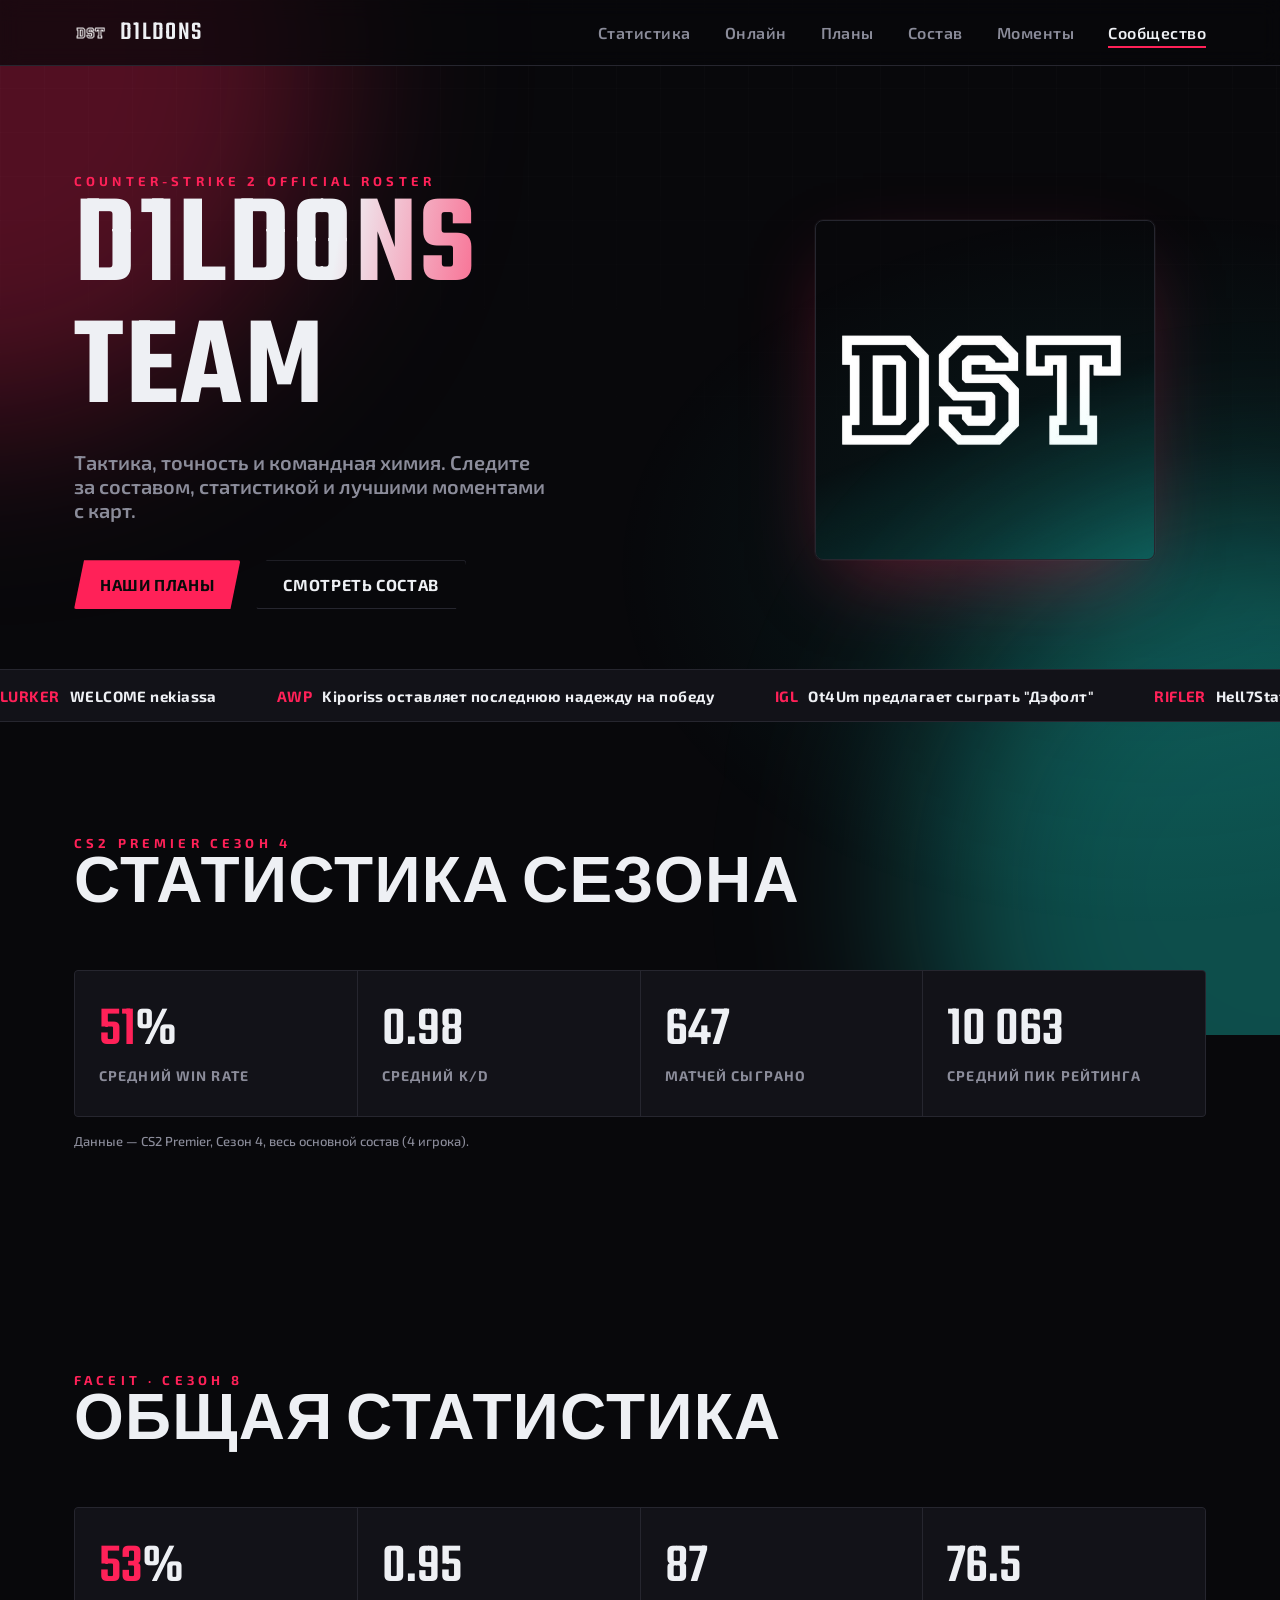
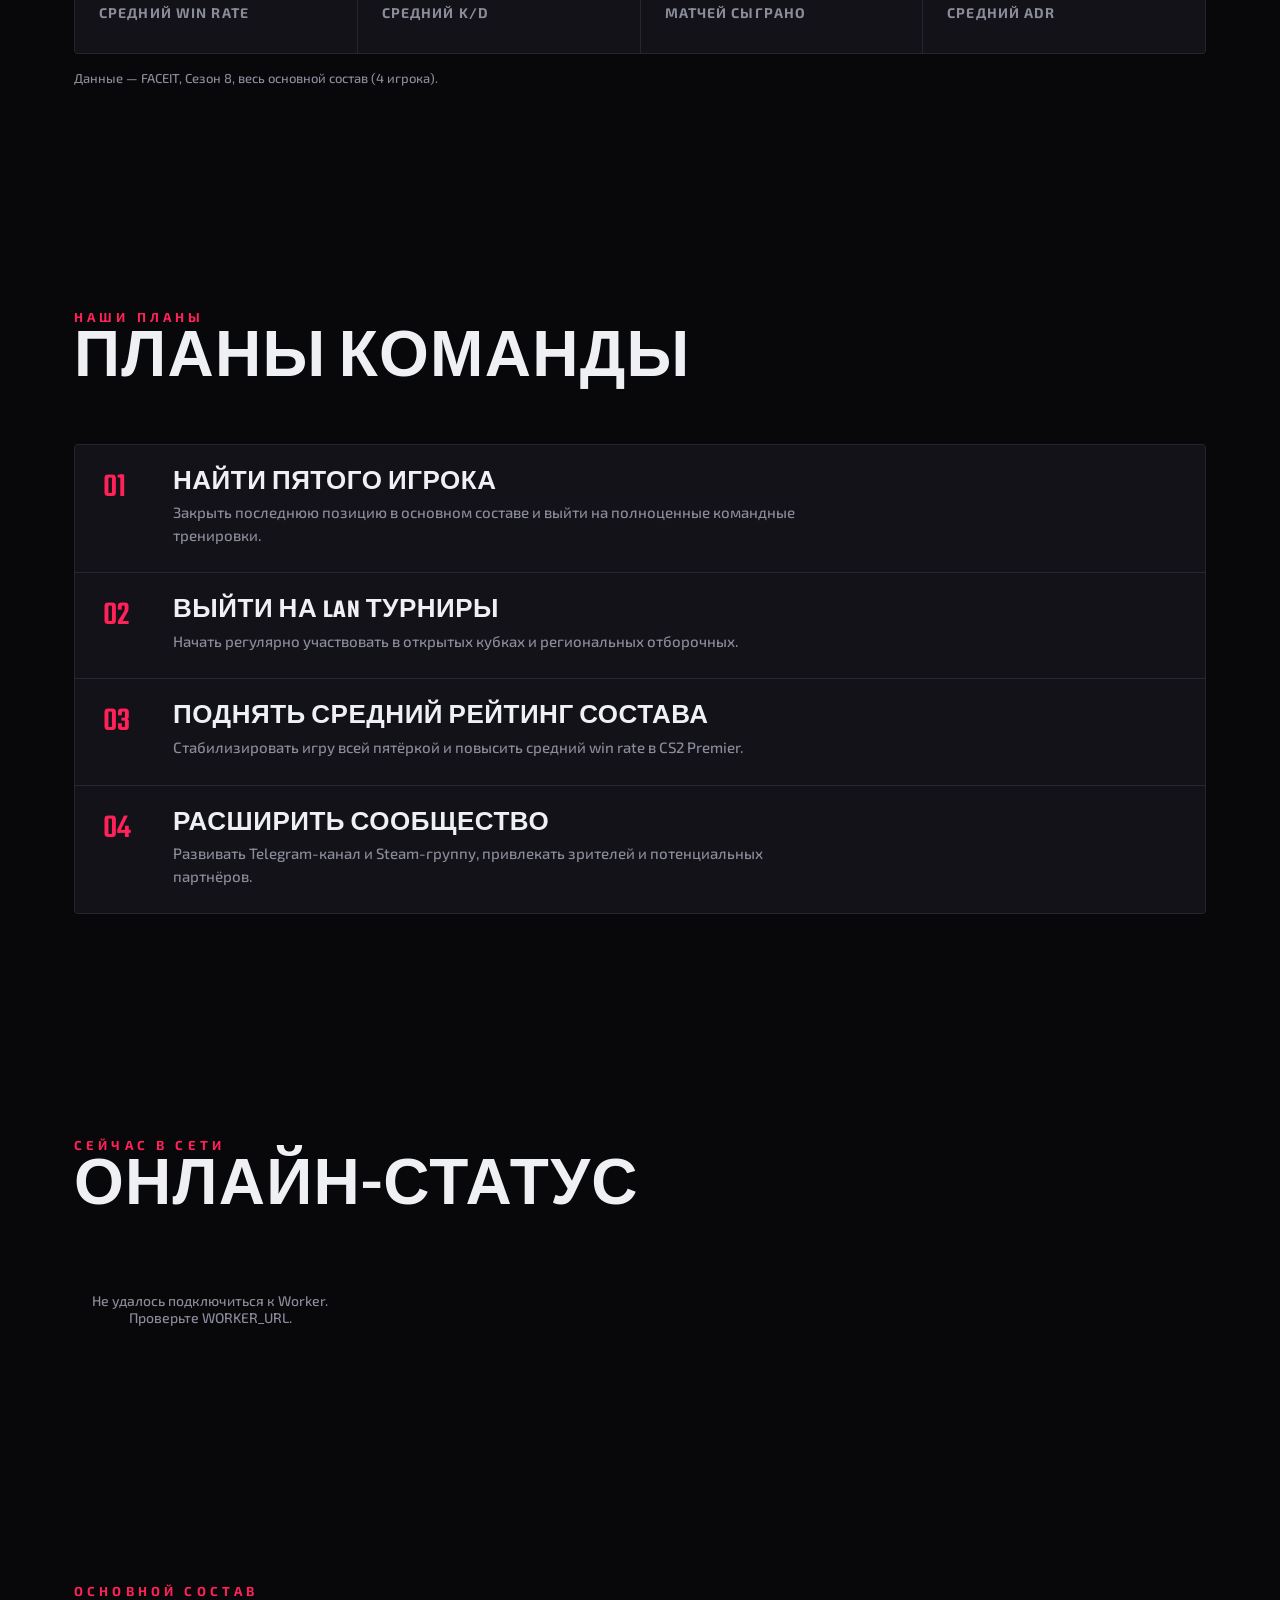
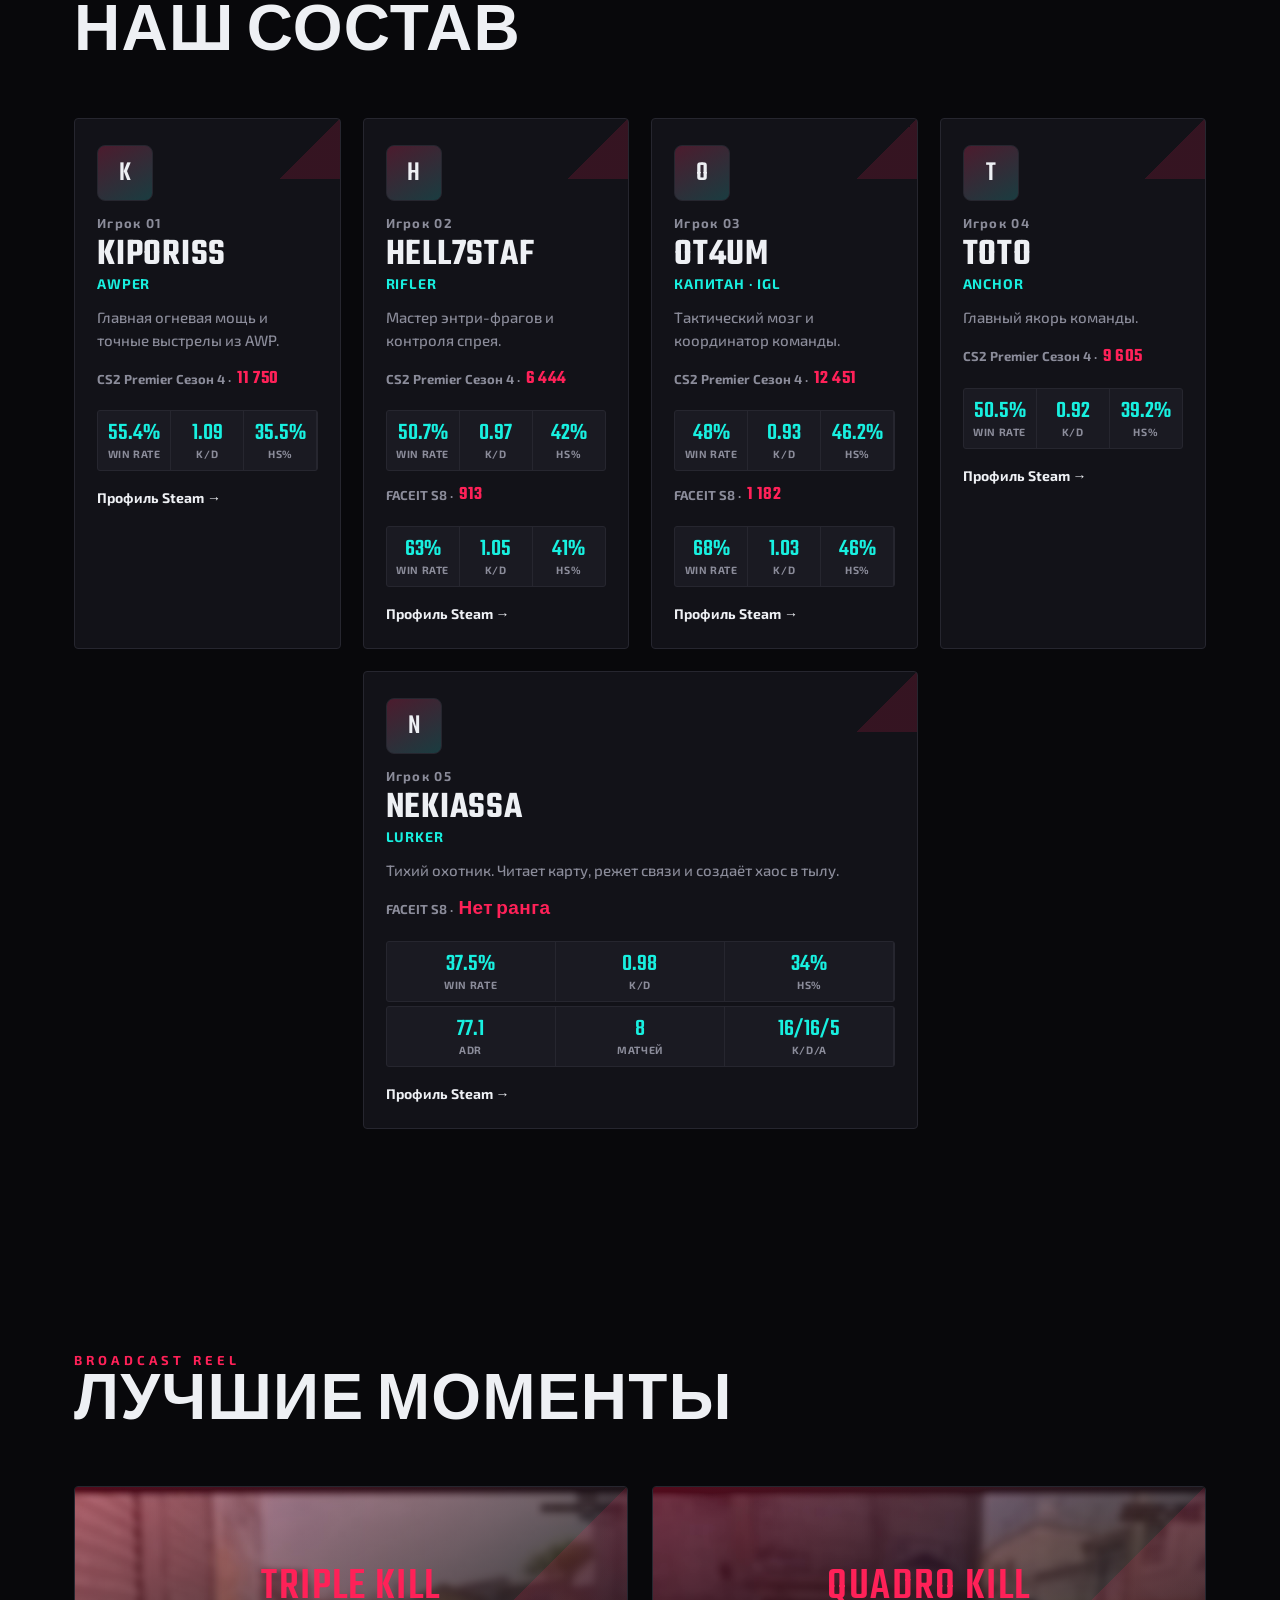
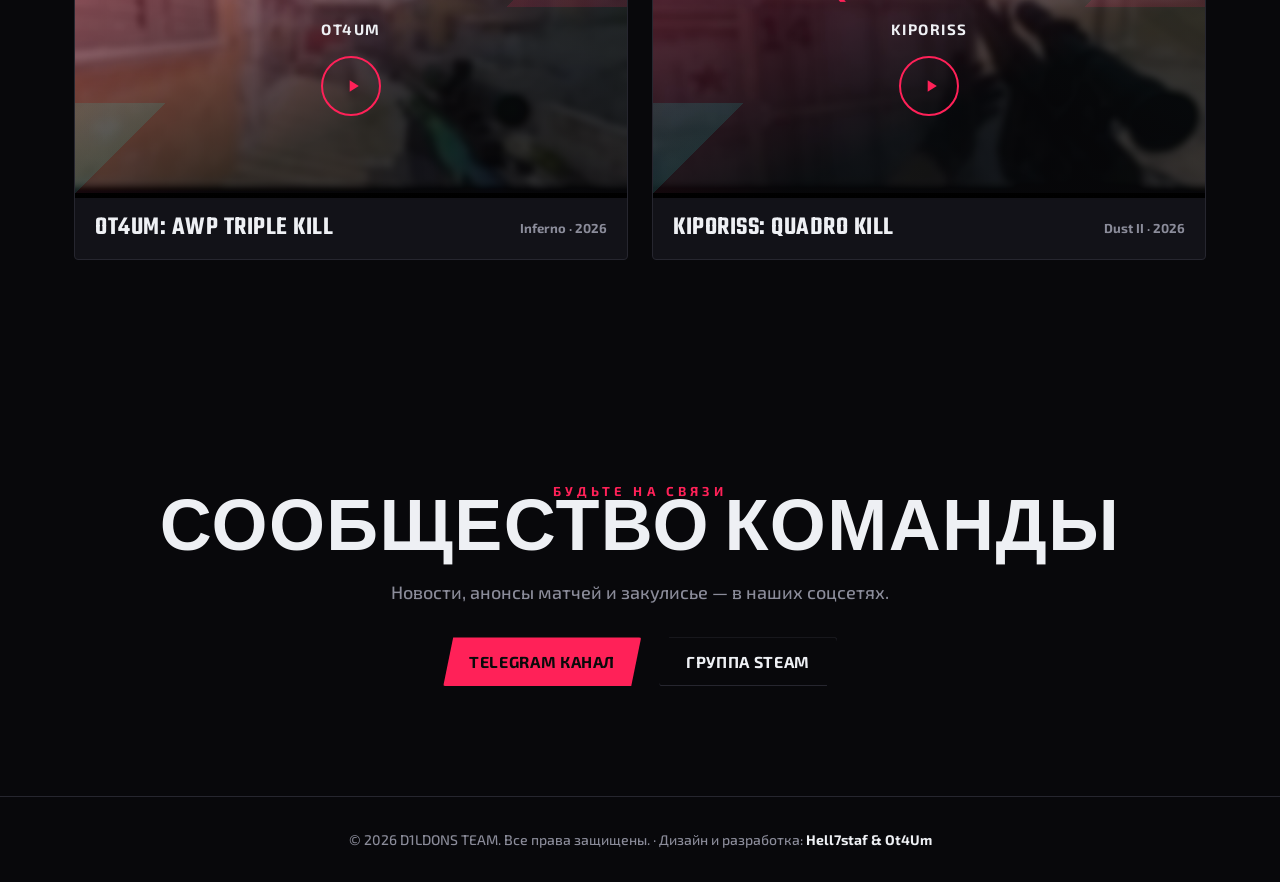
==== index.html @ a4c7c701 "Update index.html" ====
<!DOCTYPE html>
<html lang="ru">
<head>
<meta charset="UTF-8">
<meta name="viewport" content="width=device-width, initial-scale=1.0">
<title>D1LDONS TEAM | CS2</title>
<link rel="icon" href="image.png">
<!-- SEO -->
<meta name="google-site-verification" content="IWuz9sOUUEmOnU_aYL1xTTpv0neCDigroC9-tilS-Aw">
<meta name="description" content="D1LDONS TEAM — любительская CS2 команда из России. Состав, статистика сезона, лучшие моменты с карт.">
<meta name="keywords" content="D1LDONS, d1ldons team, CS2, команда, roster, faceit, counter-strike 2, esports">
<meta name="robots" content="index, follow">
<link rel="canonical" href="https://d1ldonsteam.github.io/">

<!-- Open Graph -->
<meta property="og:type" content="website">
<meta property="og:title" content="D1LDONS TEAM | CS2">
<meta property="og:description" content="Официальный сайт D1LDONS TEAM — состав, статистика и лучшие моменты.">
<meta property="og:url" content="https://d1ldonsteam.github.io/">
<meta property="og:image" content="https://d1ldonsteam.github.io/image.png">
<meta property="og:locale" content="ru_RU">

<!-- Twitter Card -->
<meta name="twitter:card" content="summary">
<meta name="twitter:title" content="D1LDONS TEAM | CS2">
<meta name="twitter:description" content="Официальный сайт D1LDONS TEAM — состав, статистика и лучшие моменты.">

<link rel="preconnect" href="https://fonts.googleapis.com">
<link href="https://fonts.googleapis.com/css2?family=Teko:wght@400;500;600;700&family=Exo+2:wght@400;500;600;700&display=swap" rel="stylesheet">
<style>
  :root{
    --bg: #08080b;
    --surface: #121218;
    --surface-2: #1a1a22;
    --line: #26262f;
    --text: #eef0f4;
    --muted: #8b8c9a;
    --pink: #ff2158;
    --cyan: #18f0e0;
    --win: #29e07a;
    --loss: #ff4d5e;
  }

  *{ margin:0; padding:0; box-sizing:border-box; }

  html{ scroll-behavior:smooth; }

  html{ background:var(--bg); }
  body{
    background:
      radial-gradient(ellipse 900px 500px at 15% -5%, rgba(255,33,88,.14), transparent 60%),
      radial-gradient(ellipse 900px 600px at 90% 10%, rgba(24,240,224,.10), transparent 60%);
    color:var(--text);
    font-family:'Exo 2', sans-serif;
    font-weight:500;
    overflow-x:hidden;
  }

  /* ---------- ANIMATED BACKGROUND ---------- */
  .aurora{ position:fixed; inset:-15%; z-index:-3; pointer-events:none; overflow:hidden; }
  .aurora span{
    position:absolute; width:56vw; height:56vw; min-width:520px; min-height:520px;
    border-radius:50%; filter:blur(90px); opacity:.30; mix-blend-mode:screen;
  }
  .aurora span:nth-child(1){ background:var(--pink); top:-14%; left:-12%; animation:auroraMove1 28s ease-in-out infinite; }
  .aurora span:nth-child(2){ background:var(--cyan); bottom:-18%; right:-10%; animation:auroraMove2 34s ease-in-out infinite; }
  @keyframes auroraMove1{
    0%,100%{ transform:translate(0,0) scale(1); }
    50%{ transform:translate(9vw,7vh) scale(1.18); }
  }
  @keyframes auroraMove2{
    0%,100%{ transform:translate(0,0) scale(1); }
    50%{ transform:translate(-7vw,-9vh) scale(1.12); }
  }
  @media (prefers-reduced-motion: reduce){
    .aurora span{ animation:none; }
  }

  /* ---------- SCROLL PROGRESS ---------- */
  .scroll-progress{
    position:fixed; top:0; left:0; height:3px; width:0%; z-index:200;
    background:linear-gradient(90deg, var(--pink), var(--cyan));
    box-shadow:0 0 10px rgba(255,33,88,.5);
  }

  h1,h2,h3, .display{
    font-family:'Teko', sans-serif;
    font-weight:600;
    letter-spacing:.02em;
    text-transform:uppercase;
    line-height:.95;
  }

  a{ color:inherit; text-decoration:none; }
  .wrap{ max-width:1180px; margin:0 auto; padding:0 24px; }
  section{ padding:110px 0; position:relative; }
  .eyebrow{
    font-family:'Exo 2',sans-serif; font-weight:700; letter-spacing:.32em;
    text-transform:uppercase; font-size:13px; color:var(--pink);
    white-space:nowrap; display:inline-block;
  }

  /* ---------- NAV ---------- */
  header{
    position:fixed; top:0; left:0; right:0; z-index:100;
    background:rgba(8,8,11,.72); backdrop-filter:blur(10px);
    border-bottom:1px solid var(--line);
  }
  nav.wrap{ display:flex; align-items:center; justify-content:space-between; padding:14px 24px; }
  .brand{ display:flex; align-items:center; gap:12px; }
  .brand img{ height:34px; width:34px; border-radius:6px; object-fit:cover; }
  .brand span{ font-family:'Teko',sans-serif; font-size:26px; letter-spacing:.05em; }
  .navlinks{ display:flex; gap:34px; font-size:16px; font-weight:600; letter-spacing:.03em; }
  .navlinks a{ color:var(--muted); transition:color .2s; position:relative; }
  .navlinks a:hover{ color:var(--text); }
  .navlinks a:focus-visible{ outline:2px solid var(--cyan); outline-offset:4px; }
  .navlinks a::after{
    content:''; position:absolute; left:0; bottom:-6px; height:2px; width:0;
    background:var(--pink); transition:width .2s;
  }
  .navlinks a:hover::after{ width:100%; }
  .navlinks a.active{ color:var(--text); }
  .navlinks a.active::after{ width:100%; }
  .burger{
    display:none; flex-direction:column; justify-content:center; gap:5px;
    width:36px; height:32px; background:none; border:none; cursor:pointer; padding:0;
  }
  .burger:focus-visible{ outline:2px solid var(--cyan); outline-offset:3px; }
  .burger span{
    display:block; width:100%; height:2px; background:var(--text);
    transition:transform .25s ease, opacity .2s ease;
  }
  .burger.open span:nth-child(1){ transform:translateY(7px) rotate(45deg); }
  .burger.open span:nth-child(2){ opacity:0; }
  .burger.open span:nth-child(3){ transform:translateY(-7px) rotate(-45deg); }

  /* ---------- HERO ---------- */
  .hero{
    padding-top:170px; padding-bottom:60px; position:relative;
  }
  .hero::before{
    content:''; position:absolute; inset:0; z-index:-1; opacity:.5;
    background-image:
      linear-gradient(rgba(255,255,255,.035) 1px, transparent 1px),
      linear-gradient(90deg, rgba(255,255,255,.035) 1px, transparent 1px);
    background-size:44px 44px;
    mask-image:linear-gradient(to bottom, black, transparent 75%);
  }
  .hero-grid{
    display:grid; grid-template-columns:1.3fr .9fr; gap:50px; align-items:center;
  }
  .hero h1{
    font-size:clamp(64px, 10vw, 132px);
    background:linear-gradient(100deg, var(--text) 40%, var(--pink) 75%, var(--cyan) 100%);
    -webkit-background-clip:text; background-clip:text; color:transparent;
  }
  .hero .sub{
    font-size:20px; color:var(--muted); max-width:480px; margin-top:18px; font-weight:600;
  }
  .cta-row{ display:flex; gap:16px; margin-top:38px; flex-wrap:wrap; }
  .btn{
    display:inline-flex; align-items:center; gap:8px; padding:14px 26px;
    font-family:'Exo 2',sans-serif; font-weight:700; font-size:16px; letter-spacing:.04em;
    text-transform:uppercase; border-radius:2px; clip-path:polygon(10px 0,100% 0,calc(100% - 10px) 100%,0 100%);
    transition:transform .15s, box-shadow .15s;
  }
  .btn-primary{ background:var(--pink); color:#0a0a0a; }
  .btn-primary:hover{ transform:translateY(-2px); box-shadow:0 8px 24px rgba(255,33,88,.35); }
  .btn-ghost{ border:1px solid var(--line); color:var(--text); }
  .btn-ghost:hover{ border-color:var(--cyan); color:var(--cyan); }
  .btn:focus-visible{ outline:2px solid var(--cyan); outline-offset:3px; }

  .hero-logo{
    position:relative; justify-self:center; width:min(340px, 90%);
    aspect-ratio:1; border-radius:8px; overflow:hidden;
    border:1px solid var(--line);
    box-shadow:0 0 0 1px rgba(255,255,255,.03), 0 30px 80px -20px rgba(255,33,88,.35);
  }
  .hero-logo img{ width:100%; height:100%; object-fit:cover; }
  .hero-logo::after{
    content:''; position:absolute; inset:0;
    background:linear-gradient(160deg, transparent 55%, rgba(24,240,224,.18));
  }

  /* ---------- TICKER ---------- */
  .ticker-outer{
    border-top:1px solid var(--line); border-bottom:1px solid var(--line);
    background:var(--surface); overflow:hidden; white-space:nowrap;
  }
  .ticker-track{
    display:inline-flex; gap:60px; padding:16px 0;
    animation:scroll 26s linear infinite;
  }
  .ticker-outer:hover .ticker-track{ animation-play-state:paused; }
  @keyframes scroll{ from{ transform:translateX(0);} to{ transform:translateX(-50%);} }
  .tick-item{ display:inline-flex; align-items:center; gap:10px; font-size:15px; font-weight:700; letter-spacing:.03em; }
  .tick-item .tag{ color:var(--pink); }
  .tick-item .vs{ color:var(--muted); font-weight:600; }
  @media (prefers-reduced-motion: reduce){ .ticker-track{ animation:none; } }

  /* ---------- SECTION HEADS ---------- */
  .head{ margin-bottom:52px; }
  .head h2{ font-size:clamp(40px,6vw,64px); margin-top:6px; }

  /* ---------- STATS ---------- */
  .stat-grid{
    display:grid; grid-template-columns:repeat(4,1fr); gap:1px;
    background:var(--line); border:1px solid var(--line); border-radius:4px; overflow:hidden;
  }
  .stat-card{ background:var(--surface); padding:32px 24px; transition:box-shadow .3s ease; }
  .stat-card:hover{ box-shadow:inset 0 0 0 1px rgba(255,33,88,.35), 0 16px 30px -18px rgba(255,33,88,.4); }
  .stat-card .num{
    font-family:'Teko',sans-serif; font-size:56px; line-height:1;
    color:var(--text);
  }
  .stat-card .num em{ font-style:normal; color:var(--pink); }
  .stat-card .lbl{ margin-top:8px; color:var(--muted); font-size:14px; letter-spacing:.08em; text-transform:uppercase; font-weight:700; }
  .stat-note{ margin-top:16px; font-size:13px; color:var(--muted); }

  /* ---------- MATCHES ---------- */
  .timeline{ display:flex; flex-direction:column; gap:1px; background:var(--line); border:1px solid var(--line); border-radius:4px; overflow:hidden; }
  .tl-item{ display:flex; gap:26px; align-items:flex-start; background:var(--surface); padding:26px 28px; transition:background .3s ease, box-shadow .3s ease; }
  .tl-item.active{ background:var(--surface-2); box-shadow:inset 3px 0 0 var(--pink); }
  .tl-item.active .tl-marker{ color:var(--cyan); text-shadow:0 0 18px rgba(24,240,224,.55); }
  .tl-marker{
    font-family:'Teko',sans-serif; font-size:34px; color:var(--pink); line-height:1;
    flex-shrink:0; min-width:44px;
  }
  .tl-content h3{ font-size:26px; }
  .tl-content p{ color:var(--muted); font-size:15px; margin-top:6px; max-width:640px; line-height:1.5; }

  /* ---------- ROSTER ---------- */
  .roster-grid{ display:grid; grid-template-columns:repeat(4,1fr); gap:22px; }
  .roster-grid .player-card:last-child:nth-child(4n+1){ grid-column: 2 / 4; }
  .player-card{
    background:var(--surface); border:1px solid var(--line); border-radius:4px;
    padding:26px 22px; position:relative; overflow:hidden;
    transition:border-color .2s, box-shadow .3s, transform .2s ease;
  }
  .player-card:hover{ border-color:var(--pink); box-shadow:0 24px 44px -22px rgba(255,33,88,.45); transform:translateY(-4px); }
  .avatar-slot{
    width:56px; height:56px; border-radius:8px; margin-bottom:14px;
    display:flex; align-items:center; justify-content:center; flex-shrink:0;
    background:linear-gradient(150deg, rgba(255,33,88,.22), rgba(24,240,224,.16)), var(--surface-2);
    border:1px solid var(--line);
    font-family:'Teko',sans-serif; font-size:28px; color:var(--text);
    overflow:hidden;
  }
  .avatar-slot img{
    width:100%; height:100%; object-fit:cover; display:block;
    border-radius:7px;
  }
  .player-card .id{ font-size:13px; color:var(--muted); font-weight:700; letter-spacing:.1em; }
  .player-card h3{ font-size:38px; margin-top:6px; overflow:hidden; text-overflow:ellipsis; white-space:nowrap; }
  .player-card .role{ color:var(--cyan); font-weight:700; font-size:14px; letter-spacing:.06em; text-transform:uppercase; margin-top:2px; }
  .player-card p{ margin-top:14px; color:var(--muted); font-size:15px; line-height:1.5; }
  .player-card .steam{
    display:inline-flex; margin-top:18px; font-size:14px; font-weight:700;
    color:var(--text); border-bottom:none;
  }
  .player-card .steam:hover{ color:var(--pink); }
  .player-card .steam:focus-visible{ outline:2px solid var(--cyan); outline-offset:3px; }
  .player-card .corner{
    position:absolute; top:0; right:0; width:60px; height:60px;
    background:linear-gradient(135deg, transparent 50%, rgba(255,33,88,.15) 50%);
  }
  .p-stats{
    display:grid; grid-template-columns:repeat(3,1fr); gap:1px;
    background:var(--line); border:1px solid var(--line); border-radius:3px;
    margin-top:18px; overflow:hidden;
  }
  .p-stat{ background:var(--surface-2); padding:10px 8px; text-align:center; }
  .p-stat .v{ font-family:'Teko',sans-serif; font-size:24px; line-height:1; color:var(--cyan); }
  .p-stat .l{ font-size:10.5px; color:var(--muted); letter-spacing:.06em; text-transform:uppercase; font-weight:700; margin-top:3px; }
  .lvl-pill{
    display:inline-flex; align-items:center; gap:6px; margin-top:14px;
    font-size:13px; font-weight:700; color:var(--muted);
    white-space:nowrap; flex-wrap:nowrap;
  }
  .lvl-pill .rating{
    font-family:'Teko',sans-serif; font-size:19px; letter-spacing:.02em;
    color:var(--pink); font-weight:600; white-space:nowrap;
  }
  .roster-grid .vacant{ grid-column:1 / -1; }
  .player-card.vacant{
    border-style:dashed; border-color:var(--line);
    display:flex; flex-direction:row; align-items:center; gap:24px;
    justify-content:flex-start; padding:30px 32px;
  }
  .player-card.vacant:hover{ border-color:var(--cyan); transform:translateY(-4px); }
  .player-card.vacant .slot-icon{
    width:52px; height:52px; border-radius:50%; border:1px dashed var(--muted);
    display:flex; align-items:center; justify-content:center; flex-shrink:0;
    font-family:'Teko',sans-serif; font-size:30px; color:var(--muted);
  }
  .player-card.vacant .slot-text h3{ font-size:32px; color:var(--muted); }
  .player-card.vacant .role{ color:var(--muted); }
  .player-card.vacant p{ margin-top:6px; }
  .player-card.vacant .status-pill{
    display:inline-flex; align-items:center; gap:7px; margin-top:14px;
    font-size:12px; font-weight:700; letter-spacing:.05em; text-transform:uppercase;
    color:var(--cyan); background:rgba(24,240,224,.10); padding:6px 12px; border-radius:20px;
  }
  .status-pill .blip{
    width:7px; height:7px; border-radius:50%; background:var(--cyan);
    animation:blip 1.6s ease-in-out infinite;
  }
  @keyframes blip{ 0%,100%{ opacity:1; } 50%{ opacity:.25; } }
  @media (prefers-reduced-motion: reduce){ .status-pill .blip{ animation:none; } }
  @media (max-width:640px){
    .player-card.vacant{ flex-direction:column; text-align:center; }
  }

  /* ---------- HIGHLIGHTS ---------- */
  .clip-grid{ display:grid; grid-template-columns:1fr 1fr; gap:24px; }
  .clip{ background:var(--surface); border:1px solid var(--line); border-radius:4px; overflow:hidden; position:relative; transition:box-shadow .3s ease; }
  .clip:hover{ box-shadow:0 24px 44px -22px rgba(24,240,224,.4); }
  .clip video{ width:100%; display:block; background:#000; aspect-ratio:16/9; }
  .clip-info{ padding:18px 20px; display:flex; align-items:center; justify-content:space-between; }
  .clip-info h3{ font-size:26px; }
  .clip-info .tag{ font-size:13px; color:var(--muted); font-weight:700; }

  .clip-poster{
    position:absolute; inset:0; bottom:66px; z-index:5; cursor:pointer;
    display:flex; flex-direction:column; align-items:center; justify-content:center; gap:10px;
    background:
      linear-gradient(155deg, rgba(255,33,88,.20), transparent 55%),
      linear-gradient(210deg, rgba(24,240,224,.14), transparent 50%),
      var(--surface-2);
    overflow:hidden; transition:opacity .45s ease, visibility .45s ease, transform .45s ease;
  }
  .clip-poster.has-shot{
    background:
      linear-gradient(155deg, rgba(255,33,88,.32), rgba(8,8,11,.78) 65%),
      linear-gradient(210deg, rgba(24,240,224,.16), transparent 50%),
      url('clip1-poster.jpg') center/cover;
  }
  .clip-poster.has-shot2{
    background:
      linear-gradient(155deg, rgba(255,33,88,.32), rgba(8,8,11,.78) 65%),
      linear-gradient(210deg, rgba(24,240,224,.16), transparent 50%),
      url('clip2-poster.jpg') center/cover;
  }
  .clip-poster::before{
    content:''; position:absolute; top:0; right:0; width:120px; height:120px;
    background:linear-gradient(135deg, transparent 50%, rgba(255,33,88,.14) 50%);
  }
  .clip-poster::after{
    content:''; position:absolute; bottom:0; left:0; width:90px; height:90px;
    background:linear-gradient(-45deg, transparent 50%, rgba(24,240,224,.12) 50%);
  }
  .clip-poster.hidden{ opacity:0; visibility:hidden; transform:scale(1.04); }
  .clip-poster .moment-tag{
    font-family:'Teko',sans-serif; font-size:46px; letter-spacing:.03em; line-height:1;
    color:var(--pink); text-transform:uppercase;
  }
  .clip-poster .player-name{
    font-family:'Exo 2',sans-serif; font-weight:700; font-size:15px; letter-spacing:.1em;
    color:var(--text); text-transform:uppercase;
  }
  .clip-poster .play-ring{
    margin-top:8px; width:60px; height:60px; border-radius:50%;
    border:2px solid var(--pink); display:flex; align-items:center; justify-content:center;
    animation:ringPulse 2.2s ease-in-out infinite;
  }
  .clip-poster .play-ring svg{ width:20px; height:20px; margin-left:3px; fill:var(--pink); }
  @keyframes ringPulse{
    0%,100%{ box-shadow:0 0 0 0 rgba(255,33,88,.35); }
    50%{ box-shadow:0 0 0 10px rgba(255,33,88,0); }
  }
  @media (prefers-reduced-motion: reduce){ .clip-poster .play-ring{ animation:none; } .clip-poster{ transition:opacity .3s ease, visibility .3s ease; } .clip-poster.hidden{ transform:none; } }

  /* ---------- ONLINE STATUS ---------- */
  .online-grid{
    display:grid; grid-template-columns:repeat(4,1fr); gap:14px;
    margin-bottom:0;
  }
  .online-card{
    background:var(--surface); border:1px solid var(--line); border-radius:4px;
    padding:16px 18px; display:flex; align-items:center; gap:12px;
    transition:border-color .2s ease;
  }
  .online-card.is-online{ border-color:rgba(41,224,122,.35); }
  .online-card.is-ingame{ border-color:rgba(24,240,224,.35); }
  .status-dot{
    width:10px; height:10px; border-radius:50%; flex-shrink:0;
    background:var(--muted);
  }
  .status-dot.online{ background:#29e07a; box-shadow:0 0 8px rgba(41,224,122,.7); animation:dotPulse 2s ease-in-out infinite; }
  .status-dot.ingame{ background:var(--cyan); box-shadow:0 0 8px rgba(24,240,224,.7); animation:dotPulse 2s ease-in-out infinite; }
  .status-dot.offline{ background:var(--muted); }
  @keyframes dotPulse{ 0%,100%{ opacity:1; } 50%{ opacity:.4; } }
  .online-info{ min-width:0; }
  .online-nick{ font-family:'Teko',sans-serif; font-size:20px; line-height:1; }
  .online-label{ font-size:12px; font-weight:700; color:var(--muted); letter-spacing:.05em; margin-top:2px; }
  .online-label.online{ color:#29e07a; }
  .online-label.ingame{ color:var(--cyan); }
  .online-game{ font-size:11px; color:var(--muted); white-space:nowrap; overflow:hidden; text-overflow:ellipsis; margin-top:2px; }
  .online-error{ color:var(--muted); font-size:14px; text-align:center; padding:20px 0; }
  .online-updated{ font-size:12px; color:var(--muted); margin-top:14px; text-align:right; }
  @media (max-width:860px){ .online-grid{ grid-template-columns:1fr 1fr; } }
  @media (max-width:480px){ .online-grid{ grid-template-columns:1fr; } }
  @media (prefers-reduced-motion: reduce){ .status-dot.online, .status-dot.ingame{ animation:none; } }

  /* ---------- COMMUNITY ---------- */
  .community{ text-align:center; }
  .community h2{ font-size:clamp(40px,7vw,72px); }
  .community p{ color:var(--muted); max-width:520px; margin:14px auto 34px; font-size:18px; }
  .social-row{ display:flex; gap:18px; justify-content:center; flex-wrap:wrap; }

  footer{
    border-top:1px solid var(--line); padding:34px 0; text-align:center;
    color:var(--muted); font-size:14px;
  }
  footer strong{ color:var(--text); }

  @media (max-width: 860px){
    .navlinks{
      position:fixed; top:63px; left:0; right:0; z-index:99;
      flex-direction:column; gap:0; padding:8px 24px 18px;
      background:rgba(8,8,11,.97); backdrop-filter:blur(10px);
      border-bottom:1px solid var(--line);
      max-height:0; overflow:hidden; transition:max-height .3s ease;
    }
    .navlinks.open{ max-height:340px; }
    .navlinks a{ padding:14px 0; border-bottom:1px solid var(--line); font-size:18px; }
    .navlinks a:last-child{ border-bottom:none; }
    .burger{ display:flex; }
    .hero-grid{ grid-template-columns:1fr; }
    .hero-logo{ order:-1; width:200px; }
    .stat-grid{ grid-template-columns:repeat(2,1fr); }
    .tl-item{ flex-direction:column; gap:10px; padding:22px 20px; }
    .roster-grid{ grid-template-columns:1fr 1fr; }
    .roster-grid .player-card:last-child:nth-child(4n+1){ grid-column: auto; }
    .roster-grid .player-card:last-child:nth-child(2n+1){ grid-column: 1 / -1; max-width:calc(50% - 11px); margin:0 auto; }
    .clip-grid{ grid-template-columns:1fr; }
    section{ padding:70px 0; }
  }
  @media (max-width: 480px){
    .roster-grid{ grid-template-columns:1fr; }
    .roster-grid .player-card:last-child:nth-child(2n+1){ grid-column:auto; max-width:100%; margin:0; }
    .eyebrow{ letter-spacing:.16em; }
  }

  /* ---------- SCROLL REVEAL ---------- */
  .reveal{
    opacity:0; transform:translateY(28px);
    transition:opacity .7s cubic-bezier(.2,.7,.2,1), transform .7s cubic-bezier(.2,.7,.2,1);
    will-change:opacity, transform;
  }
  .reveal.is-visible{ opacity:1; transform:translateY(0); }
  .reveal-group.is-visible .reveal-item{ opacity:1; transform:translateY(0); }
  .reveal-item{
    opacity:0; transform:translateY(28px);
    transition:opacity .6s cubic-bezier(.2,.7,.2,1), transform .6s cubic-bezier(.2,.7,.2,1);
  }
  .reveal-item:nth-child(1){ transition-delay:.02s; }
  .reveal-item:nth-child(2){ transition-delay:.10s; }
  .reveal-item:nth-child(3){ transition-delay:.18s; }
  .reveal-item:nth-child(4){ transition-delay:.26s; }

  @media (prefers-reduced-motion: reduce){
    .reveal, .reveal-item{ opacity:1 !important; transform:none !important; transition:none !important; }
    .ticker-track{ animation:none !important; }
  }
</style>
</head>
<body>

<div class="scroll-progress" id="scrollProgress"></div>

<div class="aurora" aria-hidden="true">
  <span></span><span></span>
</div>

<header>
  <nav class="wrap">
    <a class="brand" href="#top">
      <img src="image.png" alt="D1LDONS TEAM logo">
      <span>D1LDONS</span>
    </a>
    <div class="navlinks" id="navlinks">
      <a href="#stats">Статистика</a>
      <a href="#online">Онлайн</a>
      <a href="#road">Планы</a>
      <a href="#roster">Состав</a>
      <a href="#highlights">Моменты</a>
      <a href="#social">Сообщество</a>
    </div>
    <button class="burger" id="burgerBtn" aria-label="Открыть меню" aria-expanded="false" aria-controls="navlinks">
      <span></span><span></span><span></span>
    </button>
  </nav>
</header>

<section class="hero" id="top">
  <div class="wrap hero-grid">
    <div class="reveal is-visible">
      <span class="eyebrow">Counter-Strike 2 Official Roster</span>
      <h1>D1LDONS<br>TEAM</h1>
      <p class="sub">Тактика, точность и командная химия. Следите за составом, статистикой и лучшими моментами с карт.</p>
      <div class="cta-row">
        <a class="btn btn-primary" href="#road">Наши планы</a>
        <a class="btn btn-ghost" href="#roster">Смотреть состав</a>
      </div>
    </div>
    <div class="hero-logo reveal is-visible" id="heroLogo"><img src="image.png" alt="D1LDONS TEAM logo"></div>
  </div>
</section>

<!--
  Эта строка статична и не привязана к расписанию — правьте только когда
  меняются сами факты (роль игрока, вехи, статистика сезона), а не еженедельно.
-->
<div class="ticker-outer" aria-label="Ключевые факты о команде">
  <div class="ticker-track">
    <span class="tick-item"><span class="tag">LURKER</span> WELCOME nekiassa</span>
    <span class="tick-item"><span class="tag">AWP</span> Kiporiss оставляет последнюю надежду на победу</span>
    <span class="tick-item"><span class="tag">IGL</span> Ot4Um предлагает сыграть "Дэфолт"</span>
    <span class="tick-item"><span class="tag">RIFLER</span> Hell7Staf когда</span>
    <span class="tick-item"><span class="tag">🪵</span> </span>
    <span class="tick-item"><span class="tag">STATS</span> Игроки достигли 51% win rate на всех картах</span>
    <span class="tick-item"><span class="tag">ANCHOR</span> Toto держит оборону на мошонке</span>
    <span class="tick-item"><span class="tag">AWP</span> Kiporiss оставляет последнюю надежду на победу</span>
    <span class="tick-item"><span class="tag">IGL</span> Ot4Um предлагает сыграть "Дэфолт"</span>
    <span class="tick-item"><span class="tag">СЕЗОН 4</span> Игроки достигли 51 win rate на всех картах</span>
    <span class="tick-item"><span class="tag">ANCHOR</span> Toto держит оборону на мошонке</span>
    <span class="tick-item"><span class="tag">🪵</span> </span>
    <span class="tick-item"><span class="tag">RIFLER</span> Hell7Staf когда</span>
    <span class="tick-item"><span class="tag">ANCHOR</span> Toto держит оборону на мошонке</span>
    <span class="tick-item"><span class="tag">AWP</span> Kiporiss оставляет последнюю надежду на победу</span>
    <span class="tick-item"><span class="tag">LURKER</span> WELCOME nekiassa</span>
  </div>
</div>


<section id="stats">
  <div class="wrap">
    <div class="head reveal">
      <span class="eyebrow">CS2 Premier  Сезон 4</span>
      <h2>Статистика сезона</h2>
    </div>
    <div class="stat-grid reveal-group">
      <div class="stat-card reveal-item">
        <div class="num" data-target="51" data-decimals="0"><em>51</em>%</div>
        <div class="lbl">Средний Win rate</div>
      </div>
      <div class="stat-card reveal-item">
        <div class="num" data-target="0.98" data-decimals="2">0.98</div>
        <div class="lbl">Средний K/D</div>
      </div>
      <div class="stat-card reveal-item">
        <div class="num" data-target="647" data-decimals="0">647</div>
        <div class="lbl">Матчей сыграно</div>
      </div>
      <div class="stat-card reveal-item">
        <div class="num" data-target="10063" data-decimals="0" data-grouped="true">10 063</div>
        <div class="lbl">Средний пик рейтинга</div>
      </div>
    </div>
    <p class="stat-note">Данные — CS2 Premier, Сезон 4, весь основной состав (4 игрока).</p>
  </div>
</section>

<section id="faceit-stats">
  <div class="wrap">
    <div class="head reveal">
      <span class="eyebrow">FACEIT · Сезон 8</span>
      <h2>Общая статистика</h2>
    </div>
    <div class="stat-grid reveal-group">
      <div class="stat-card reveal-item">
        <div class="num" data-target="53" data-decimals="0"><em>53</em>%</div>
        <div class="lbl">Средний Win rate</div>
      </div>
      <div class="stat-card reveal-item">
        <div class="num" data-target="0.95" data-decimals="2">0.95</div>
        <div class="lbl">Средний K/D</div>
      </div>
      <div class="stat-card reveal-item">
        <div class="num" data-target="87" data-decimals="0">87</div>
        <div class="lbl">Матчей сыграно</div>
      </div>
      <div class="stat-card reveal-item">
        <div class="num" data-target="76.5" data-decimals="1">76.5</div>
        <div class="lbl">Средний ADR</div>
      </div>
    </div>
    <p class="stat-note">Данные — FACEIT, Сезон 8, весь основной состав (4 игрока).</p>
  </div>
</section>

<section id="road">
  <div class="wrap">
    <div class="head reveal">
      <span class="eyebrow">Наши планы</span>
      <h2>Планы команды</h2>
    </div>
    <div class="timeline reveal-group">
      <div class="tl-item reveal-item">
        <div class="tl-marker">01</div>
        <div class="tl-content">
          <h3>Найти пятого игрока</h3>
          <p>Закрыть последнюю позицию в основном составе и выйти на полноценные командные тренировки.</p>
        </div>
      </div>
      <div class="tl-item reveal-item">
        <div class="tl-marker">02</div>
        <div class="tl-content">
          <h3>Выйти на LAN турниры</h3>
          <p>Начать регулярно участвовать в открытых кубках и региональных отборочных.</p>
        </div>
      </div>
      <div class="tl-item reveal-item">
        <div class="tl-marker">03</div>
        <div class="tl-content">
          <h3>Поднять средний рейтинг состава</h3>
          <p>Стабилизировать игру всей пятёркой и повысить средний win rate в CS2 Premier.</p>
        </div>
      </div>
      <div class="tl-item reveal-item">
        <div class="tl-marker">04</div>
        <div class="tl-content">
          <h3>Расширить сообщество</h3>
          <p>Развивать Telegram-канал и Steam-группу, привлекать зрителей и потенциальных партнёров.</p>
        </div>
      </div>
    </div>
  </div>
</section>

<section id="online">
  <div class="wrap">
    <div class="head reveal">
      <span class="eyebrow">Сейчас в сети</span>
      <h2>Онлайн-статус</h2>
    </div>
    <div class="online-grid reveal-group" id="onlineGrid">
      <!-- карточки рендерятся JS-ом -->
      <div class="online-error">Загрузка статусов…</div>
    </div>
    <p class="online-updated" id="onlineUpdated"></p>
  </div>
</section>

<section id="roster">
  <div class="wrap">
    <div class="head reveal">
      <span class="eyebrow">Основной состав</span>
      <h2>Наш состав</h2>
    </div>
    <div class="roster-grid reveal-group">
      <div class="player-card reveal-item">
        <div class="corner"></div>
        <div class="avatar-slot" id="avatar-kiporiss">K</div>
        <div class="id">Игрок 01</div>
        <h3>Kiporiss</h3>
        <div class="role">AWPer</div>
        <p>Главная огневая мощь и точные выстрелы из AWP.</p>
        <span class="lvl-pill">CS2 Premier Сезон 4 · <span class="rating">11 750</span></span>
        <div class="p-stats">
          <div class="p-stat"><div class="v">55.4%</div><div class="l">Win rate</div></div>
          <div class="p-stat"><div class="v">1.09</div><div class="l">K/D</div></div>
          <div class="p-stat"><div class="v">35.5%</div><div class="l">HS%</div></div>
        </div>
        <a class="steam" href="https://steamcommunity.com/profiles/76561199788032731" target="_blank" rel="noopener">Профиль Steam →</a>
      </div>
      <div class="player-card reveal-item">
        <div class="corner"></div>
        <div class="avatar-slot" id="avatar-hell7staf">H</div>
        <div class="id">Игрок 02</div>
        <h3>Hell7Staf</h3>
        <div class="role">Rifler</div>
        <p>Мастер энтри-фрагов и контроля спрея.</p>
        <span class="lvl-pill">CS2 Premier Сезон 4 · <span class="rating">6 444</span></span>
        <div class="p-stats">
          <div class="p-stat"><div class="v">50.7%</div><div class="l">Win rate</div></div>
          <div class="p-stat"><div class="v">0.97</div><div class="l">K/D</div></div>
          <div class="p-stat"><div class="v">42%</div><div class="l">HS%</div></div>
        </div>
        <span class="lvl-pill" style="margin-top:10px;">FACEIT S8 · <span class="rating">913</span></span>
        <div class="p-stats">
          <div class="p-stat"><div class="v">63%</div><div class="l">Win rate</div></div>
          <div class="p-stat"><div class="v">1.05</div><div class="l">K/D</div></div>
          <div class="p-stat"><div class="v">41%</div><div class="l">HS%</div></div>
        </div>
        <a class="steam" href="https://steamcommunity.com/profiles/76561199508602143" target="_blank" rel="noopener">Профиль Steam →</a>
      </div>
      <div class="player-card reveal-item">
        <div class="corner"></div>
        <div class="avatar-slot" id="avatar-ot4um">O</div>
        <div class="id">Игрок 03</div>
        <h3>Ot4Um</h3>
        <div class="role">Капитан · IGL</div>
        <p>Тактический мозг и координатор команды.</p>
        <span class="lvl-pill">CS2 Premier Сезон 4 · <span class="rating">12 451</span></span>
        <div class="p-stats">
          <div class="p-stat"><div class="v">48%</div><div class="l">Win rate</div></div>
          <div class="p-stat"><div class="v">0.93</div><div class="l">K/D</div></div>
          <div class="p-stat"><div class="v">46.2%</div><div class="l">HS%</div></div>
        </div>
        <span class="lvl-pill" style="margin-top:10px;">FACEIT S8 · <span class="rating">1 182</span></span>
        <div class="p-stats">
          <div class="p-stat"><div class="v">68%</div><div class="l">Win rate</div></div>
          <div class="p-stat"><div class="v">1.03</div><div class="l">K/D</div></div>
          <div class="p-stat"><div class="v">46%</div><div class="l">HS%</div></div>
        </div>
        <a class="steam" href="https://steamcommunity.com/id/DST_Ot4Im" target="_blank" rel="noopener">Профиль Steam →</a>
      </div>
      <div class="player-card reveal-item">
        <div class="corner"></div>
        <div class="avatar-slot" id="avatar-toto">T</div>
        <div class="id">Игрок 04</div>
        <h3>Toto</h3>
        <div class="role">Anchor</div>
        <p>Главный якорь команды.</p>
        <span class="lvl-pill">CS2 Premier Сезон 4 · <span class="rating">9 605</span></span>
        <div class="p-stats">
          <div class="p-stat"><div class="v">50.5%</div><div class="l">Win rate</div></div>
          <div class="p-stat"><div class="v">0.92</div><div class="l">K/D</div></div>
          <div class="p-stat"><div class="v">39.2%</div><div class="l">HS%</div></div>
        </div>
        <a class="steam" href="https://steamcommunity.com/profiles/76561199169413562" target="_blank" rel="noopener">Профиль Steam →</a>
      </div>
      <div class="player-card reveal-item">
        <div class="corner"></div>
        <div class="avatar-slot" id="avatar-nekiassa">N</div>
        <div class="id">Игрок 05</div>
        <h3>nekiassa</h3>
        <div class="role">Lurker</div>
        <p>Тихий охотник. Читает карту, режет связи и создаёт хаос в тылу.</p>
        <span class="lvl-pill">FACEIT S8 · <span class="rating">Нет ранга</span></span>
        <div class="p-stats">
          <div class="p-stat"><div class="v">37.5%</div><div class="l">Win rate</div></div>
          <div class="p-stat"><div class="v">0.98</div><div class="l">K/D</div></div>
          <div class="p-stat"><div class="v">34%</div><div class="l">HS%</div></div>
        </div>
        <div class="p-stats" style="margin-top:4px;">
          <div class="p-stat"><div class="v">77.1</div><div class="l">ADR</div></div>
          <div class="p-stat"><div class="v">8</div><div class="l">Матчей</div></div>
          <div class="p-stat"><div class="v">16/16/5</div><div class="l">K/D/A</div></div>
        </div>
        <a class="steam" href="https://steamcommunity.com/profiles/76561198035258646/" target="_blank" rel="noopener">Профиль Steam →</a>
      </div>
    </div>
  </div>
</section>

<section id="highlights">
  <div class="wrap">
    <div class="head reveal">
      <span class="eyebrow">Broadcast reel</span>
      <h2>Лучшие моменты</h2>
    </div>
    <div class="clip-grid reveal-group">
      <div class="clip reveal-item">
        <div class="clip-poster has-shot" data-video-target="clip-video-1">
          <span class="moment-tag">Triple Kill</span>
          <span class="player-name">Ot4Um</span>
          <span class="play-ring"><svg viewBox="0 0 24 24"><path d="M8 5v14l11-7z"/></svg></span>
        </div>
        <video id="clip-video-1" src="video_1.mp4" controls preload="metadata"></video>
        <div class="clip-info">
          <h3>Ot4Um: AWP Triple kill</h3>
          <span class="tag">Inferno · 2026</span>
        </div>
      </div>
      <div class="clip reveal-item">
        <div class="clip-poster has-shot2" data-video-target="clip-video-2">
          <span class="moment-tag">Quadro Kill</span>
          <span class="player-name">Kiporiss</span>
          <span class="play-ring"><svg viewBox="0 0 24 24"><path d="M8 5v14l11-7z"/></svg></span>
        </div>
        <video id="clip-video-2" src="video_2.mp4" controls preload="metadata"></video>
        <div class="clip-info">
          <h3>Kiporiss: Quadro kill</h3>
          <span class="tag">Dust II · 2026</span>
        </div>
      </div>
    </div>
  </div>
</section>

<section id="social" class="community">
  <div class="wrap reveal">
    <span class="eyebrow">Будьте на связи</span>
    <h2>Сообщество команды</h2>
    <p>Новости, анонсы матчей и закулисье — в наших соцсетях.</p>
    <div class="social-row">
      <a class="btn btn-primary" href="https://t.me/DLST_Esport" target="_blank" rel="noopener">Telegram канал</a>
      <a class="btn btn-ghost" href="https://steamcommunity.com/groups/D1LDONS_TEAM" target="_blank" rel="noopener">Группа Steam</a>
    </div>
  </div>
</section>

<footer>
  <div class="wrap">
    © 2026 D1LDONS TEAM. Все права защищены. · Дизайн и разработка: <strong>Hell7staf &amp; Ot4Um</strong>
  </div>
</footer>

<script>
  (function(){
    var targets = document.querySelectorAll('.reveal, .reveal-group');
    if(!('IntersectionObserver' in window) || !targets.length){
      targets.forEach(function(el){ el.classList.add('is-visible'); });
      return;
    }
    var observer = new IntersectionObserver(function(entries){
      entries.forEach(function(entry){
        if(entry.isIntersecting){
          entry.target.classList.add('is-visible');
          observer.unobserve(entry.target);
        }
      });
    }, { threshold: 0.15, rootMargin: '0px 0px -40px 0px' });

    targets.forEach(function(el){ observer.observe(el); });
  })();

  (function(){
    document.querySelectorAll('.clip-poster').forEach(function(poster){
      var video = document.getElementById(poster.getAttribute('data-video-target'));
      if(!video) return;
      poster.addEventListener('click', function(){
        poster.classList.add('hidden');
        video.play();
      });
      video.addEventListener('ended', function(){
        poster.classList.remove('hidden');
        video.currentTime = 0;
      });
    });
  })();

  // ---------- Scroll progress bar ----------
  (function(){
    var bar = document.getElementById('scrollProgress');
    if(!bar) return;
    function update(){
      var h = document.documentElement.scrollHeight - window.innerHeight;
      var pct = h > 0 ? (window.scrollY / h) * 100 : 0;
      bar.style.width = pct + '%';
    }
    window.addEventListener('scroll', update, { passive:true });
    window.addEventListener('resize', update);
    update();
  })();

  // ---------- Mobile burger menu ----------
  (function(){
    var burger = document.getElementById('burgerBtn');
    var navlinks = document.getElementById('navlinks');
    if(!burger || !navlinks) return;

    function closeMenu(){
      navlinks.classList.remove('open');
      burger.classList.remove('open');
      burger.setAttribute('aria-expanded', 'false');
    }

    burger.addEventListener('click', function(){
      var isOpen = navlinks.classList.toggle('open');
      burger.classList.toggle('open', isOpen);
      burger.setAttribute('aria-expanded', String(isOpen));
    });

    navlinks.querySelectorAll('a').forEach(function(link){
      link.addEventListener('click', closeMenu);
    });

    window.addEventListener('resize', function(){
      if(window.innerWidth > 860) closeMenu();
    });
  })();

  // ---------- Scrollspy: highlight active nav link ----------
  (function(){
    var navLinks = document.querySelectorAll('.navlinks a');
    if(!navLinks.length) return;
    var sections = [];
    navLinks.forEach(function(link){
      var id = link.getAttribute('href');
      if(id && id.startsWith('#')){
        var el = document.querySelector(id);
        if(el) sections.push({ id:id, el:el, link:link });
      }
    });
    if(!sections.length || !('IntersectionObserver' in window)) return;

    var observer = new IntersectionObserver(function(entries){
      entries.forEach(function(entry){
        var match = sections.find(function(s){ return s.el === entry.target; });
        if(!match) return;
        if(entry.isIntersecting){
          navLinks.forEach(function(l){ l.classList.remove('active'); });
          match.link.classList.add('active');
        }
      });
    }, { rootMargin: '-45% 0px -50% 0px', threshold: 0 });

    sections.forEach(function(s){ observer.observe(s.el); });
  })();

  // ---------- Countup numbers ----------
  (function(){
    var targets = document.querySelectorAll('.num[data-target]');
    if(!targets.length) return;
    var reduceMotion = window.matchMedia('(prefers-reduced-motion: reduce)').matches;

    function animate(el){
      var target = parseFloat(el.getAttribute('data-target'));
      if(isNaN(target)){ return; }
      var decimals = parseInt(el.getAttribute('data-decimals') || '0', 10);
      var grouped = el.getAttribute('data-grouped') === 'true';
      var emEl = el.querySelector('em');
      if(reduceMotion){ return; }

      var duration = 1300;
      var start = null;

      function format(val){
        var str = val.toFixed(decimals);
        if(grouped){
          str = Math.round(val).toString().replace(/\B(?=(\d{3})+(?!\d))/g, ' ');
        }
        return str;
      }

      function frame(ts){
        if(start === null) start = ts;
        var p = Math.min((ts - start) / duration, 1);
        var eased = 1 - Math.pow(1 - p, 3);
        var val = target * eased;
        var display = format(val);
        if(emEl){ emEl.textContent = display; }
        else { el.textContent = display; }
        if(p < 1){ requestAnimationFrame(frame); }
        else {
          var finalDisplay = format(target);
          if(emEl){ emEl.textContent = finalDisplay; } else { el.textContent = finalDisplay; }
        }
      }
      requestAnimationFrame(frame);
    }

    if(!('IntersectionObserver' in window)){
      targets.forEach(animate);
      return;
    }
    var observer = new IntersectionObserver(function(entries){
      entries.forEach(function(entry){
        if(entry.isIntersecting){
          animate(entry.target);
          observer.unobserve(entry.target);
        }
      });
    }, { threshold: 0.4 });
    targets.forEach(function(el){ observer.observe(el); });
  })();

  // ---------- Online status (Steam via Cloudflare Worker) ----------
  (function(){
    // ⚠️ После деплоя Worker'а замените URL ниже на ваш реальный адрес:
    // Вид: https://dst-steam-status.YOUR-SUBDOMAIN.workers.dev
    var WORKER_URL = "https://dst-steam-status.grivital8.workers.dev";

    var grid = document.getElementById("onlineGrid");
    var updatedEl = document.getElementById("onlineUpdated");
    if(!grid) return;

    // Ник игрока → id карточки ростера (совпадает с data-ником)
    var NICK_TO_CARD = {
      "Kiporiss":  "avatar-kiporiss",
      "Hell7Staf": "avatar-hell7staf",
      "Ot4Um":     "avatar-ot4um",
      "Toto":      "avatar-toto",
      "nekiassa":  "avatar-nekiassa",
    };

    function dotClass(label){
      if(label === "In Game") return "ingame";
      if(label === "Online") return "online";
      return "offline";
    }
    function cardClass(label){
      if(label === "In Game") return "is-ingame";
      if(label === "Online") return "is-online";
      return "";
    }
    function labelRu(label){
      var map = { "Online":"Онлайн", "Offline":"Оффлайн", "In Game":"В игре",
                  "Away":"Отошёл", "Busy":"Занят", "Snooze":"Не активен" };
      return map[label] || label;
    }

    function injectAvatars(players){
      players.forEach(function(p){
        if(!p.avatar) return;
        var slotId = NICK_TO_CARD[p.nick];
        if(!slotId) return;
        var slot = document.getElementById(slotId);
        if(!slot) return;
        // Заменяем букву-заглушку на реальную аватарку
        slot.innerHTML = '<img src="' + p.avatar + '" alt="' + p.nick + '" loading="lazy">';
      });
    }

    function render(players){
      grid.innerHTML = players.map(function(p){
        var dc = dotClass(p.label);
        var cc = cardClass(p.label);
        var avatarHtml = p.avatar
          ? '<img src="' + p.avatar + '" alt="' + p.nick + '" loading="lazy" style="width:36px;height:36px;border-radius:6px;object-fit:cover;flex-shrink:0;">'
          : '<span style="width:36px;height:36px;background:var(--surface-2);border-radius:6px;display:flex;align-items:center;justify-content:center;font-family:Teko,sans-serif;font-size:18px;flex-shrink:0;">' + p.nick[0] + '</span>';
        return '<div class="online-card reveal-item ' + cc + '">' +
          avatarHtml +
          '<div style="display:flex;align-items:center;gap:8px;min-width:0;">' +
          '<span class="status-dot ' + dc + '"></span>' +
          '<div class="online-info">' +
            '<div class="online-nick">' + p.nick + '</div>' +
            '<div class="online-label ' + dc + '">' + labelRu(p.label) + '</div>' +
            (p.inGame ? '<div class="online-game">' + p.inGame + '</div>' : '') +
          '</div>' +
          '</div>' +
        '</div>';
      }).join("");
    }

    function renderError(msg){
      grid.innerHTML = '<div class="online-error">' + msg + '</div>';
    }

    function update(){
      fetch(WORKER_URL)
        .then(function(r){ return r.json(); })
        .then(function(data){
          if(data.error){ renderError("Steam API недоступен"); return; }
          render(data.players);
          injectAvatars(data.players);
          var d = new Date();
          updatedEl.textContent = "Обновлено в " +
            d.getHours().toString().padStart(2,"0") + ":" +
            d.getMinutes().toString().padStart(2,"0");
        })
        .catch(function(){
          renderError("Не удалось подключиться к Worker. Проверьте WORKER_URL.");
        });
    }

    // Первый запрос при загрузке
    update();
    // Авто-обновление каждые 60 секунд
    setInterval(update, 60000);
  })();

  // ---------- Timeline active item highlight ----------
  (function(){
    var items = document.querySelectorAll('.tl-item');
    if(!items.length || !('IntersectionObserver' in window)) return;
    var observer = new IntersectionObserver(function(entries){
      entries.forEach(function(entry){
        entry.target.classList.toggle('active', entry.isIntersecting);
      });
    }, { rootMargin: '-40% 0px -40% 0px', threshold: 0 });
    items.forEach(function(item){ observer.observe(item); });
  })();
</script>

</body>
</html>
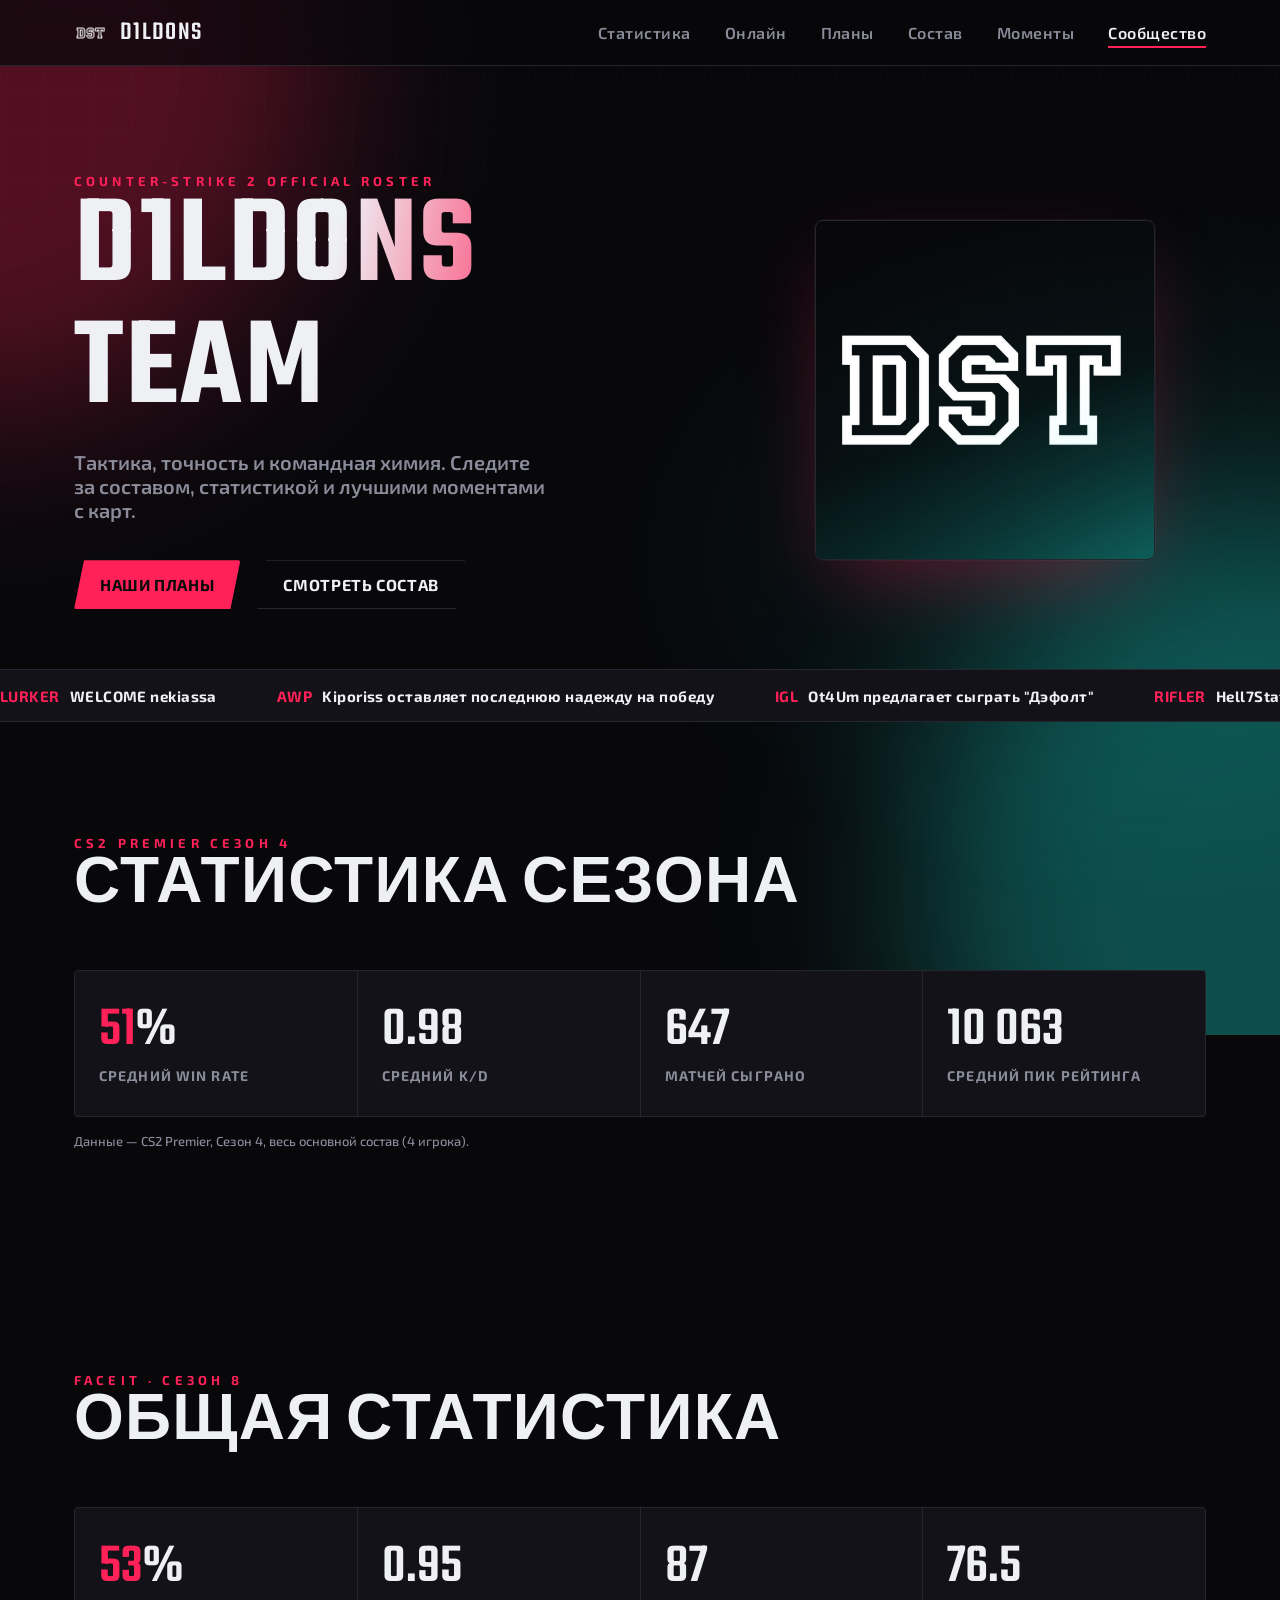
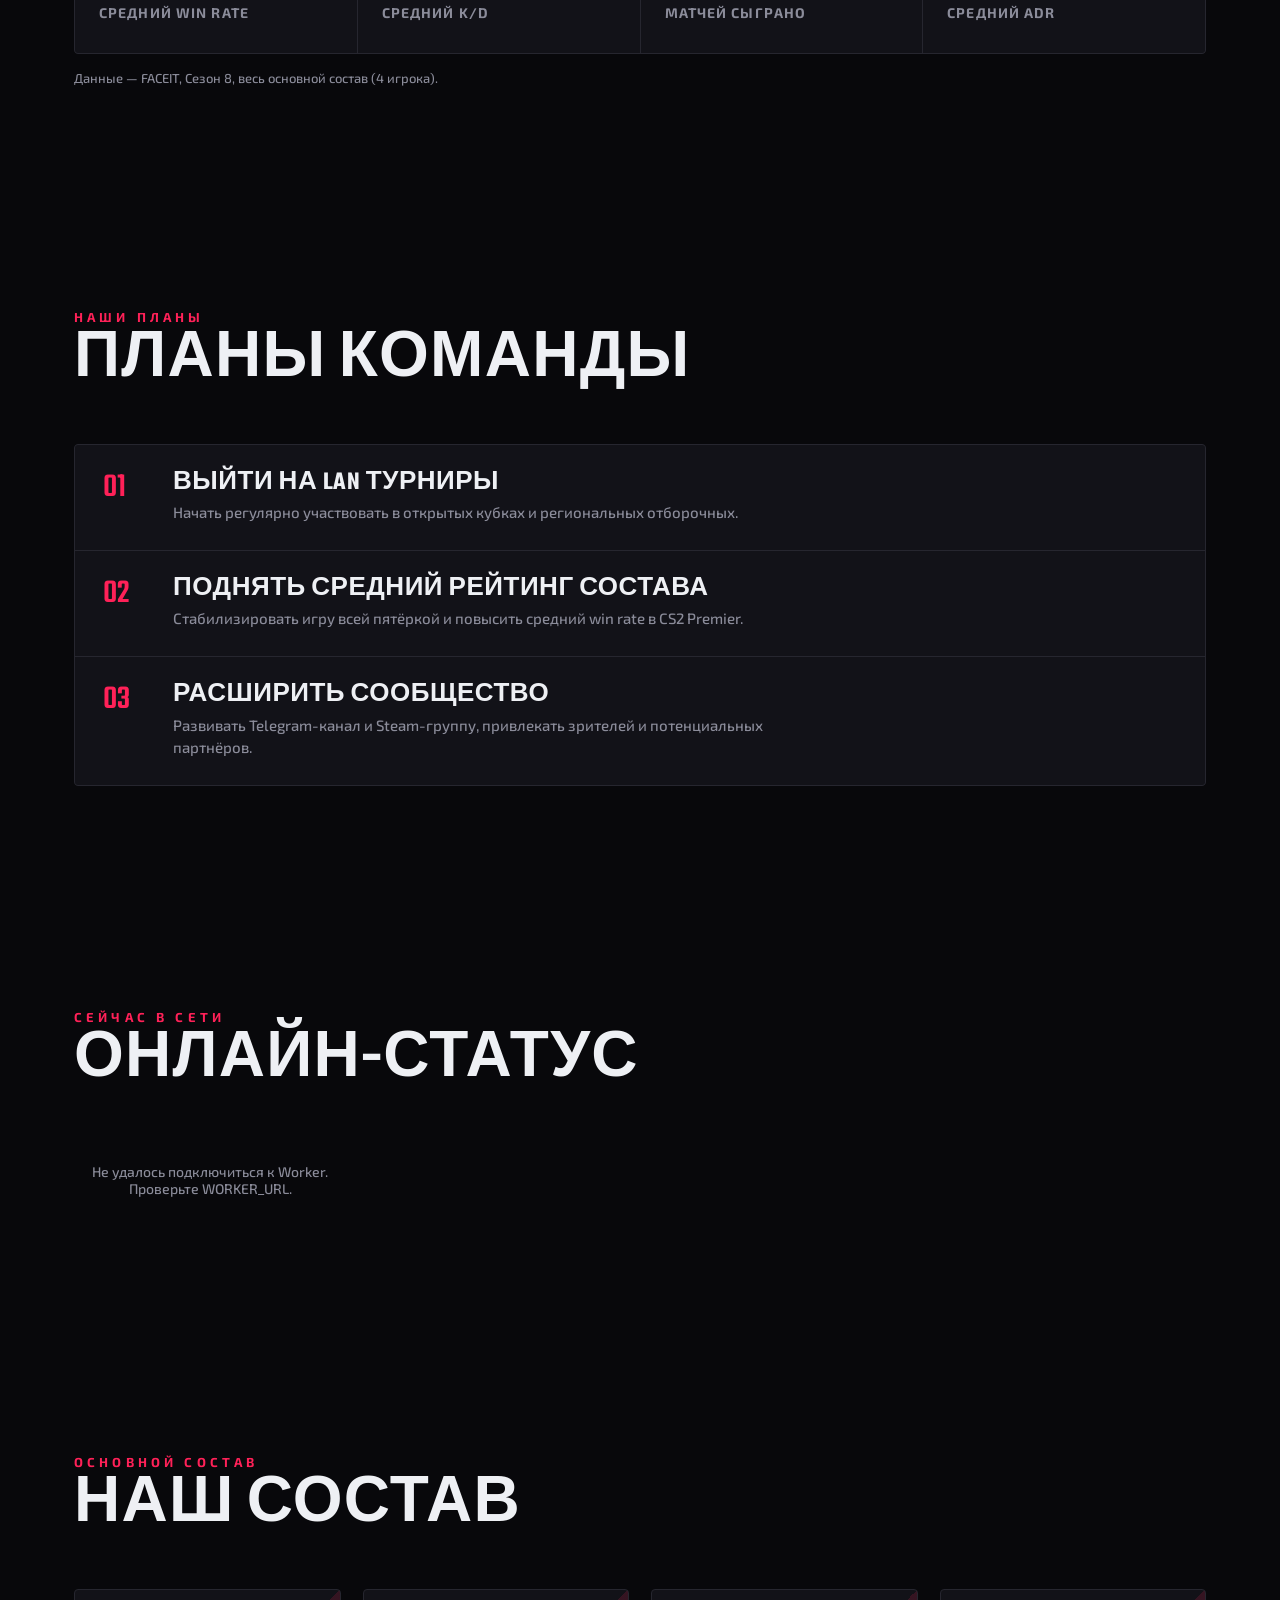
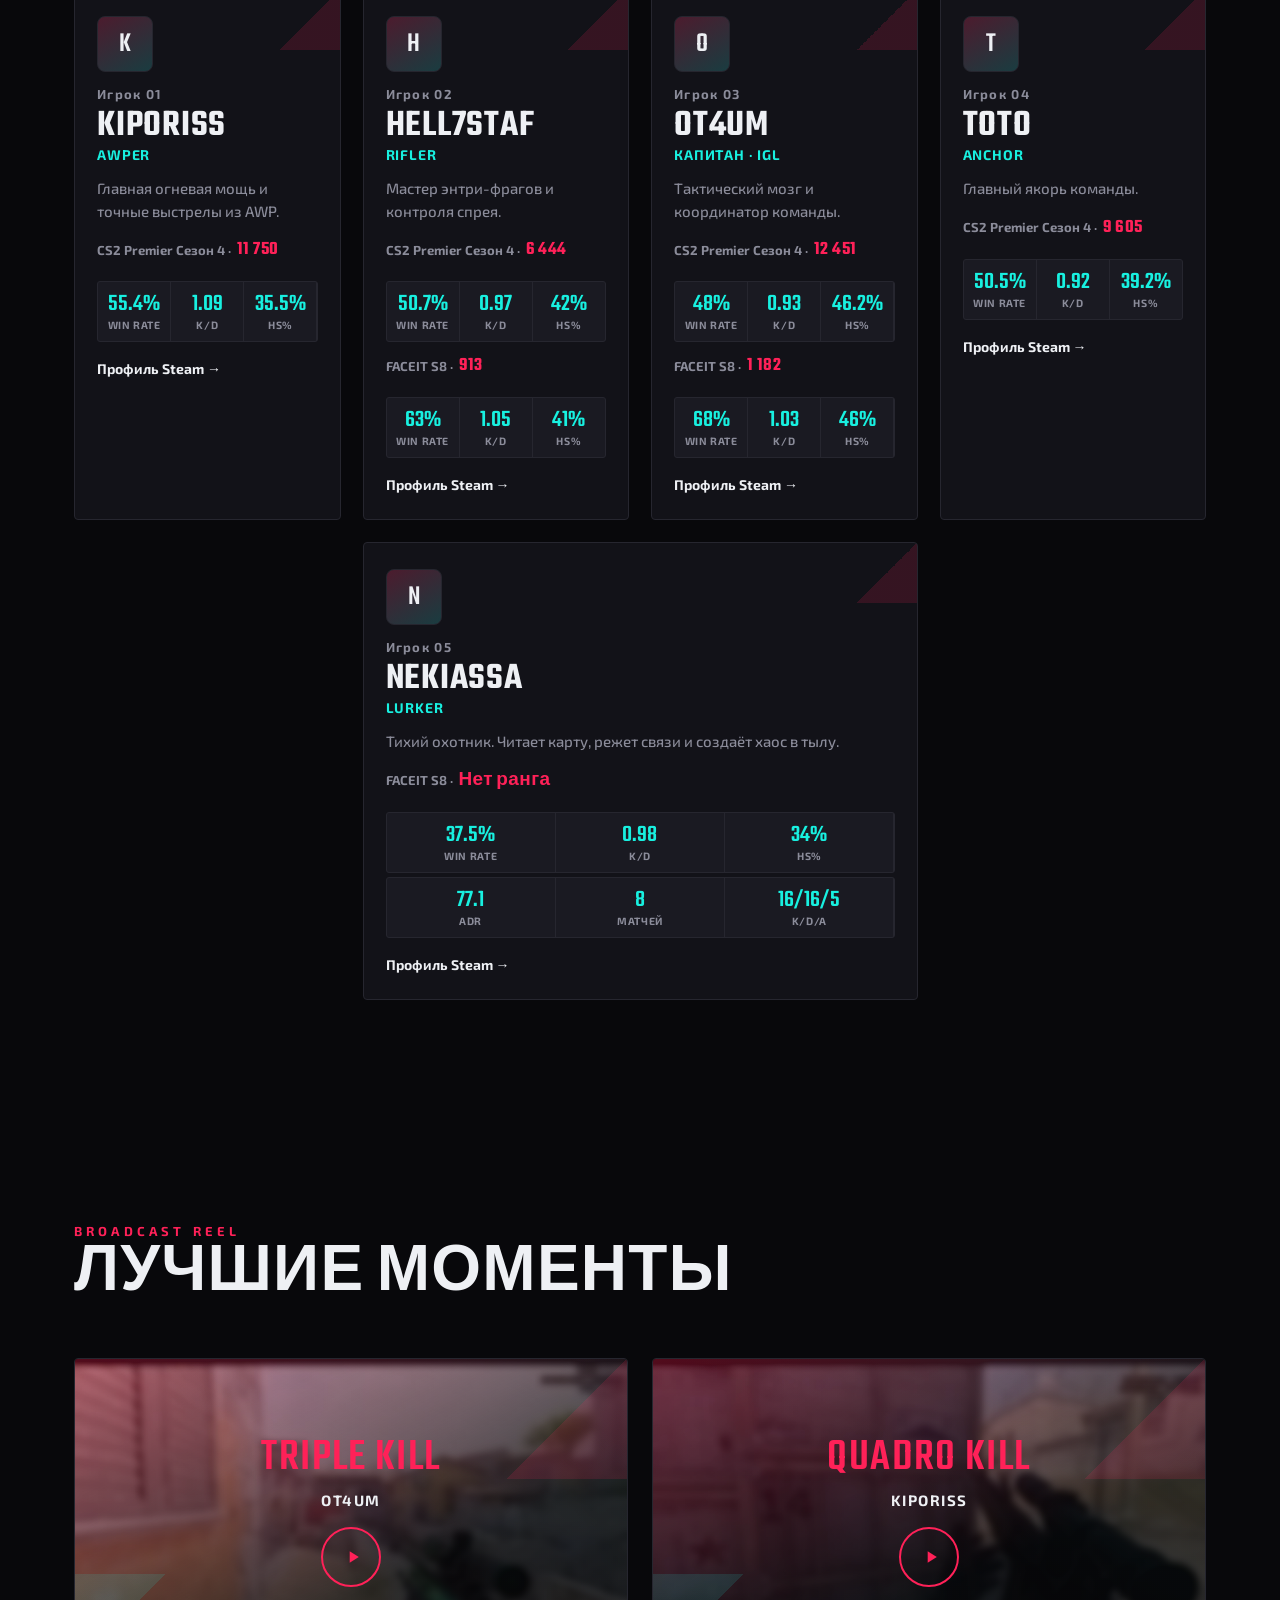
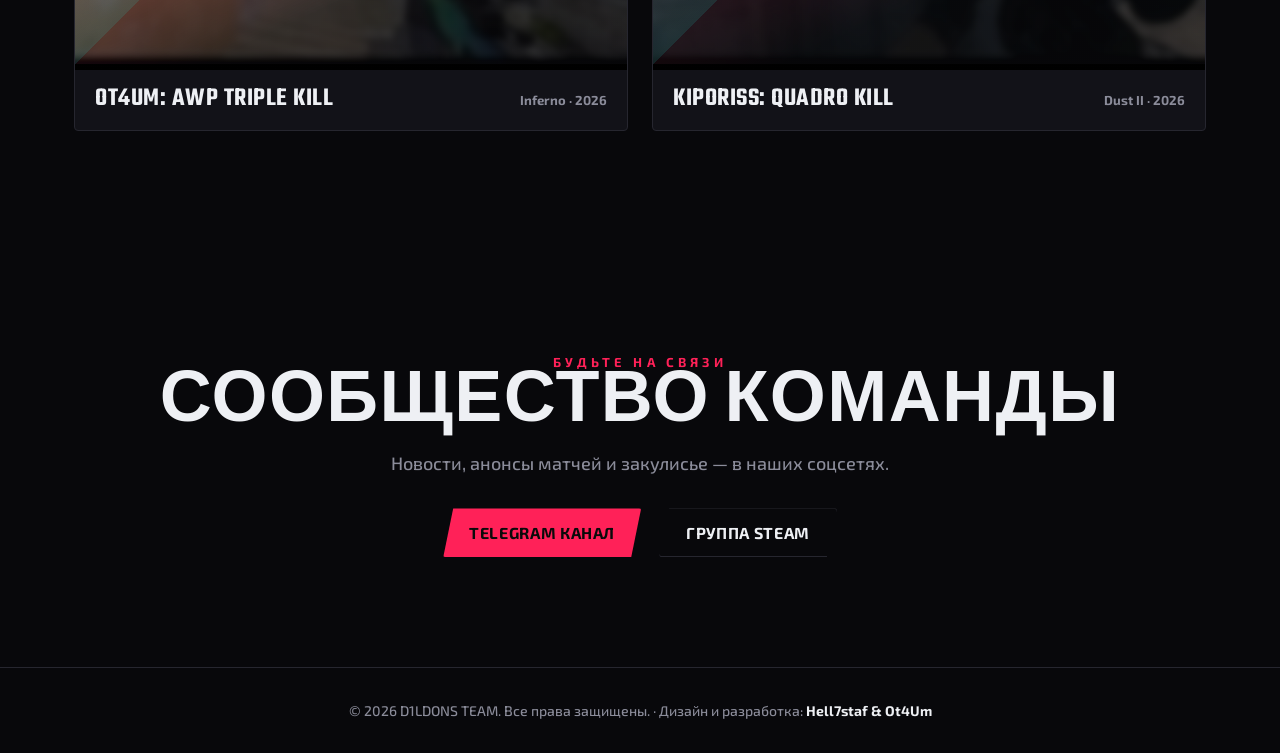
==== commit 5f319d4e: "Update index.html" ====
--- a/index.html
+++ b/index.html
@@ -600,26 +600,19 @@
       <div class="tl-item reveal-item">
         <div class="tl-marker">01</div>
         <div class="tl-content">
-          <h3>Найти пятого игрока</h3>
-          <p>Закрыть последнюю позицию в основном составе и выйти на полноценные командные тренировки.</p>
+          <h3>Выйти на LAN турниры</h3>
+          <p>Начать регулярно участвовать в открытых кубках и региональных отборочных.</p>
         </div>
       </div>
       <div class="tl-item reveal-item">
         <div class="tl-marker">02</div>
         <div class="tl-content">
-          <h3>Выйти на LAN турниры</h3>
-          <p>Начать регулярно участвовать в открытых кубках и региональных отборочных.</p>
+          <h3>Поднять средний рейтинг состава</h3>
+          <p>Стабилизировать игру всей пятёркой и повысить средний win rate в CS2 Premier.</p>
         </div>
       </div>
       <div class="tl-item reveal-item">
         <div class="tl-marker">03</div>
-        <div class="tl-content">
-          <h3>Поднять средний рейтинг состава</h3>
-          <p>Стабилизировать игру всей пятёркой и повысить средний win rate в CS2 Premier.</p>
-        </div>
-      </div>
-      <div class="tl-item reveal-item">
-        <div class="tl-marker">04</div>
         <div class="tl-content">
           <h3>Расширить сообщество</h3>
           <p>Развивать Telegram-канал и Steam-группу, привлекать зрителей и потенциальных партнёров.</p>
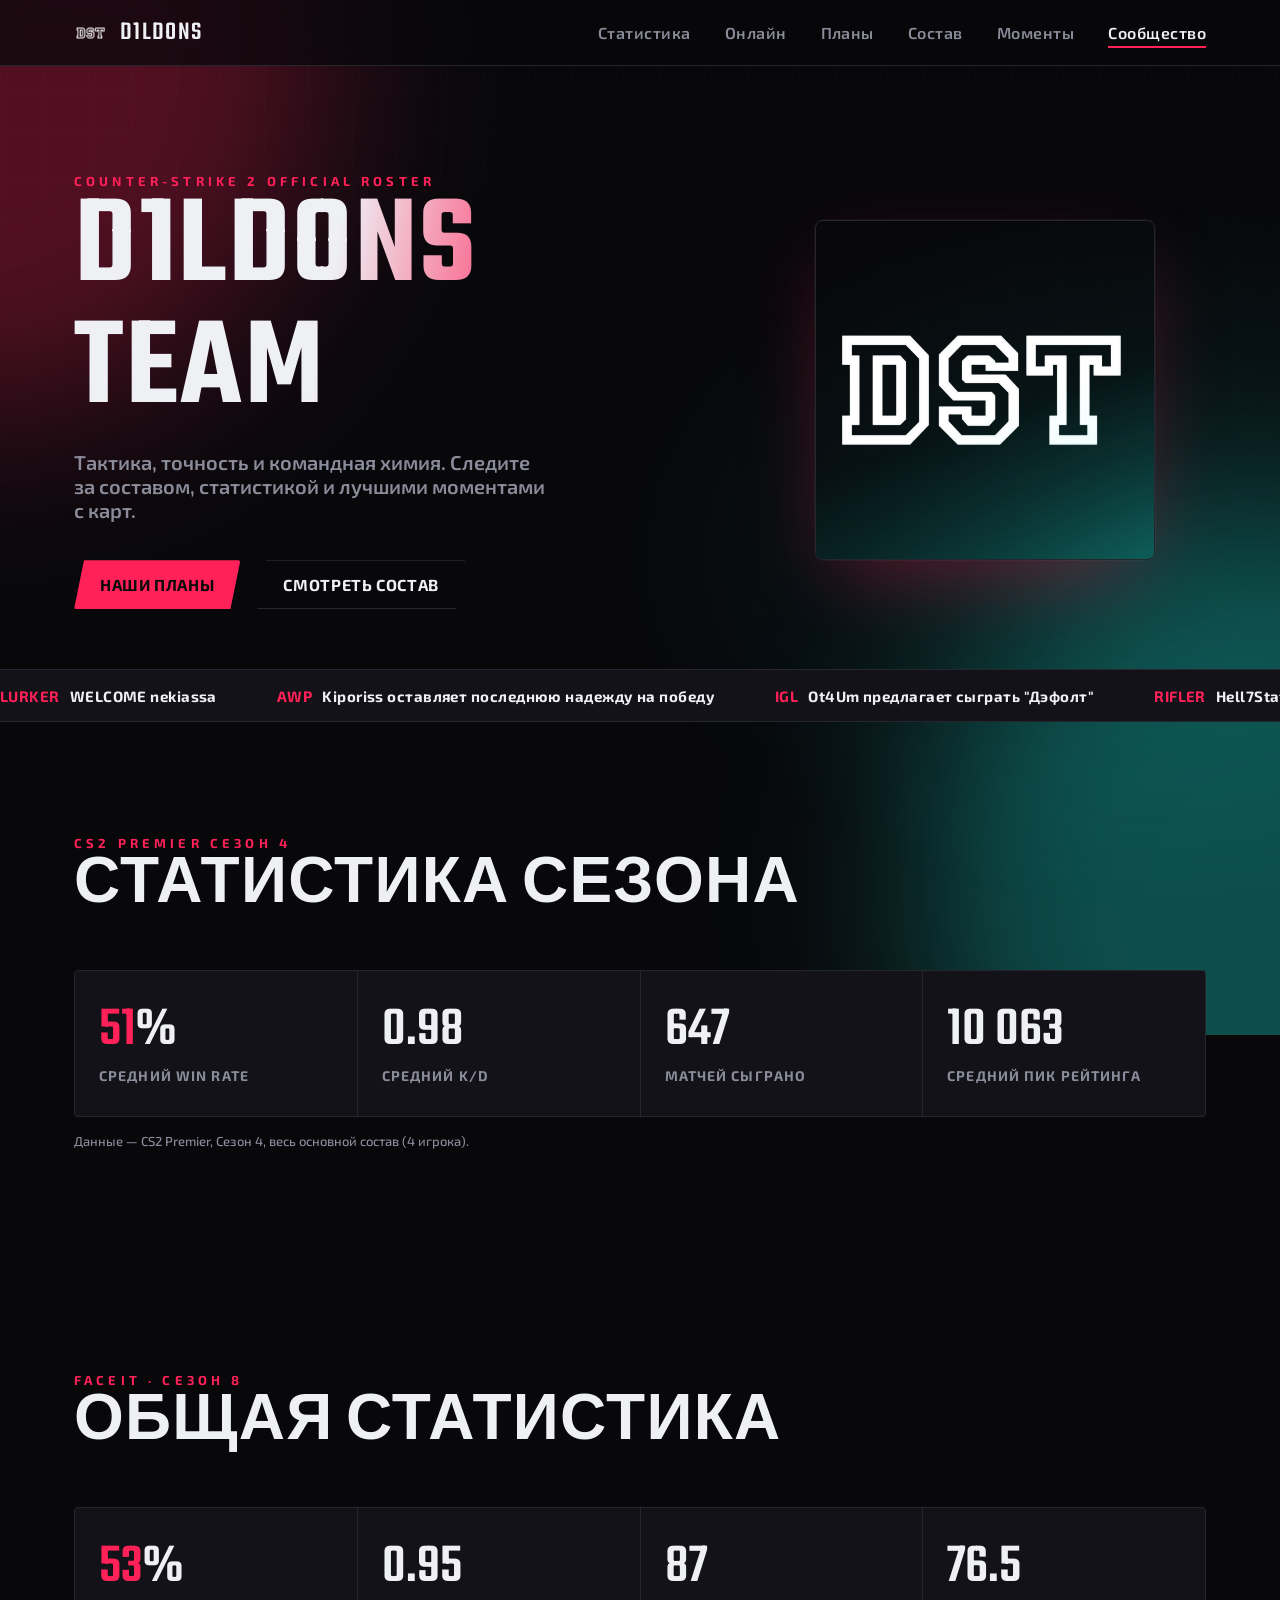
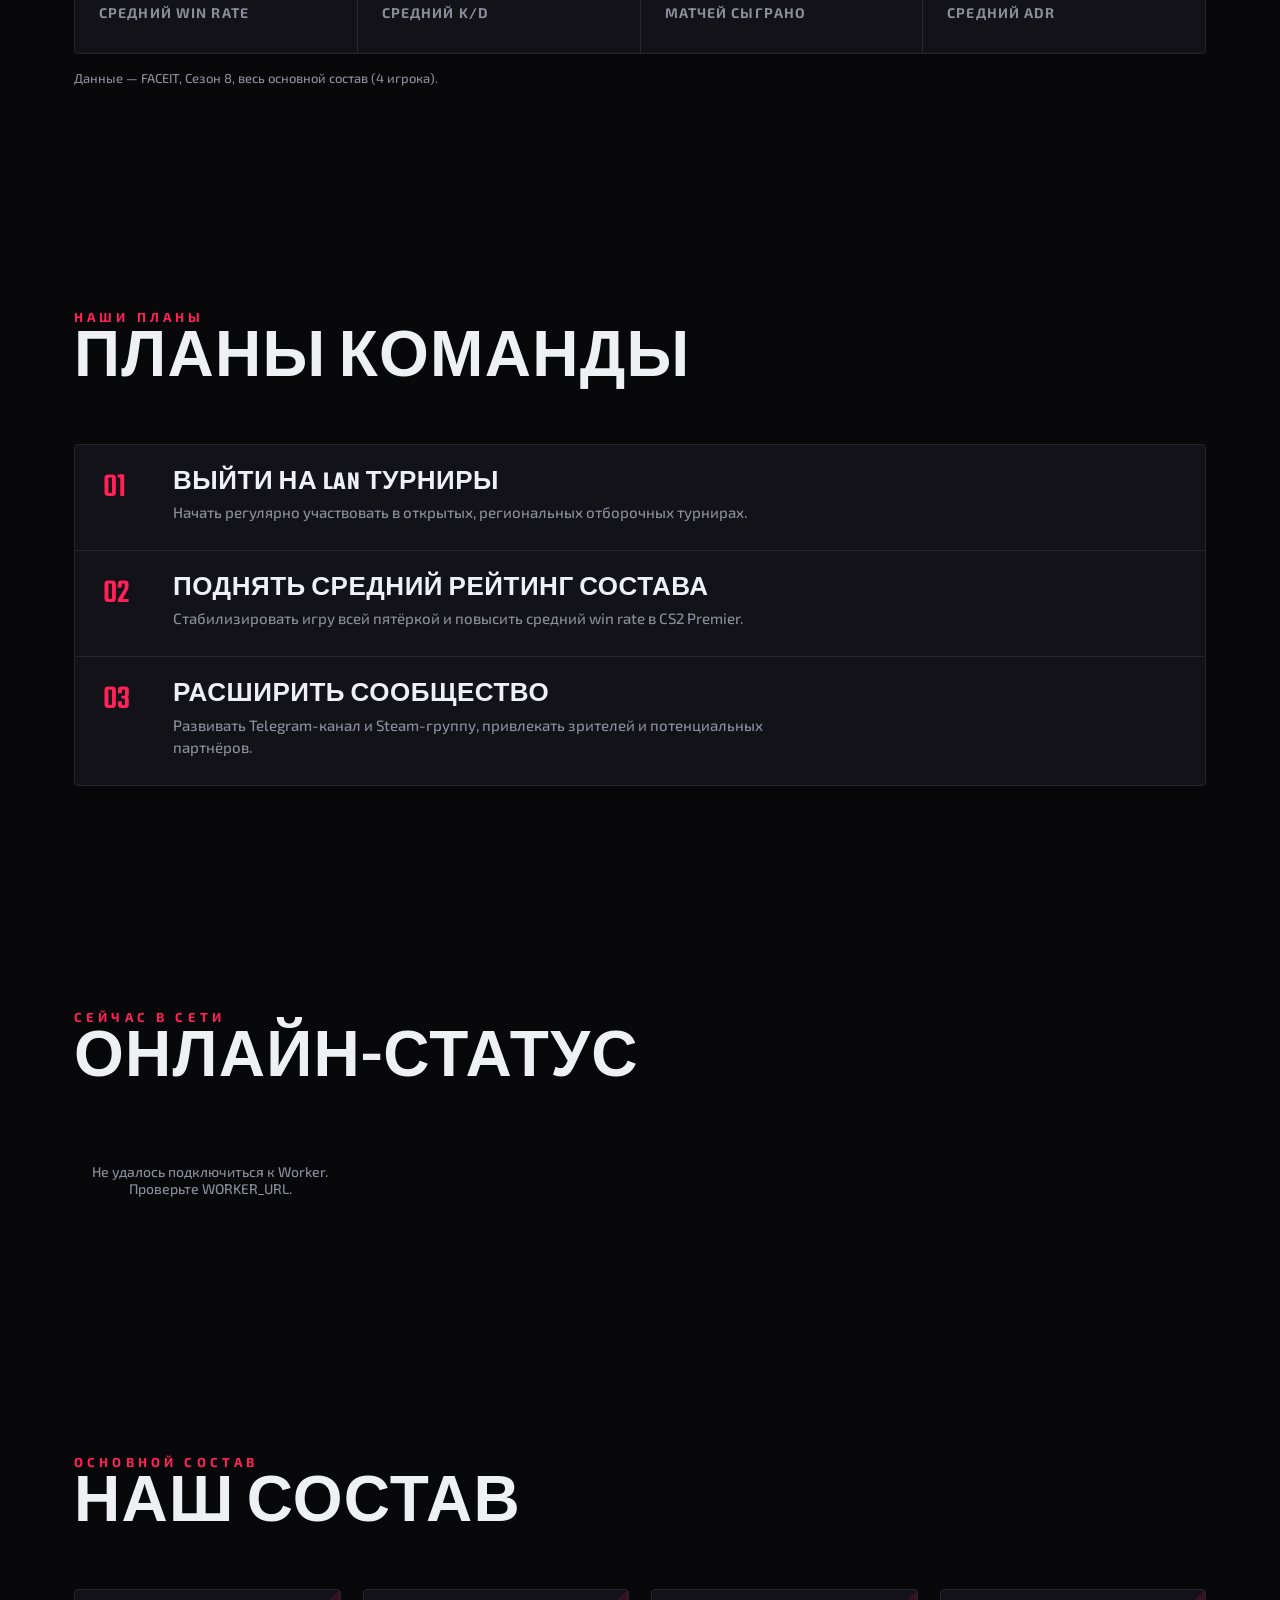
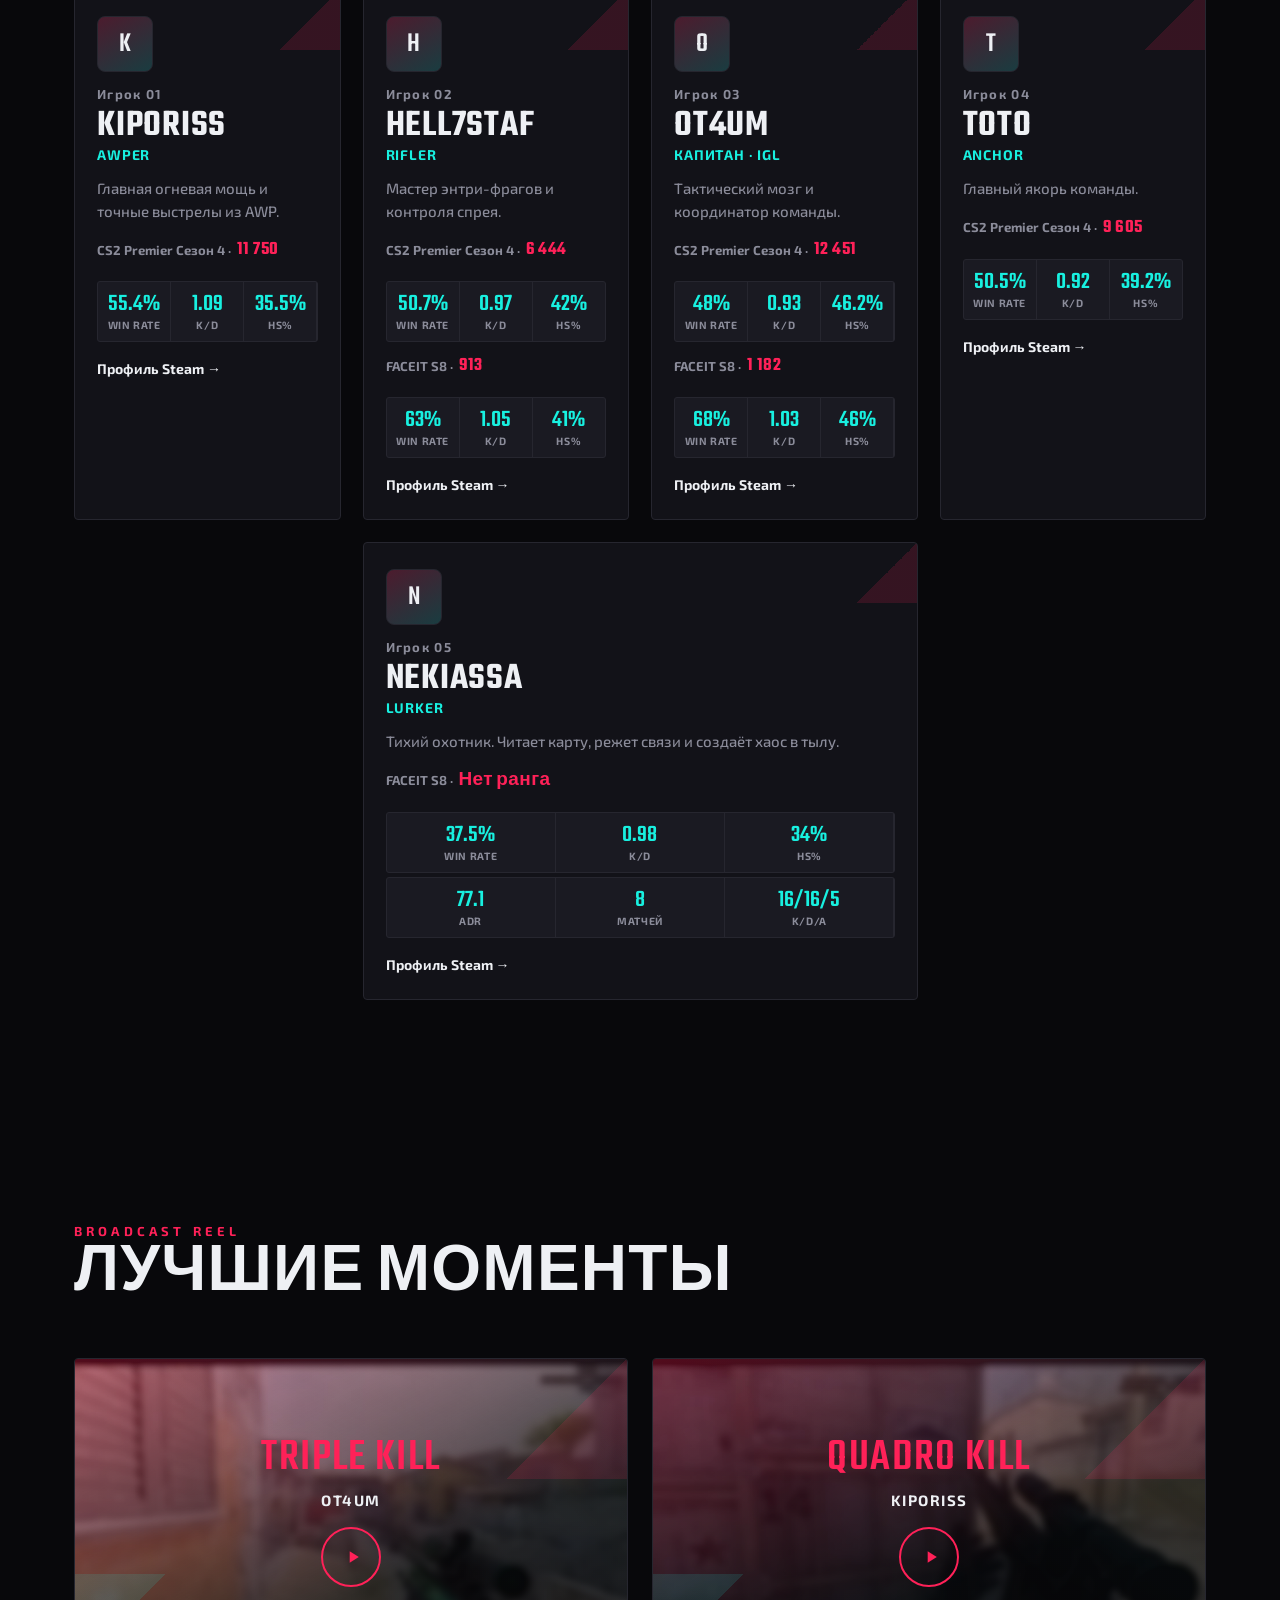
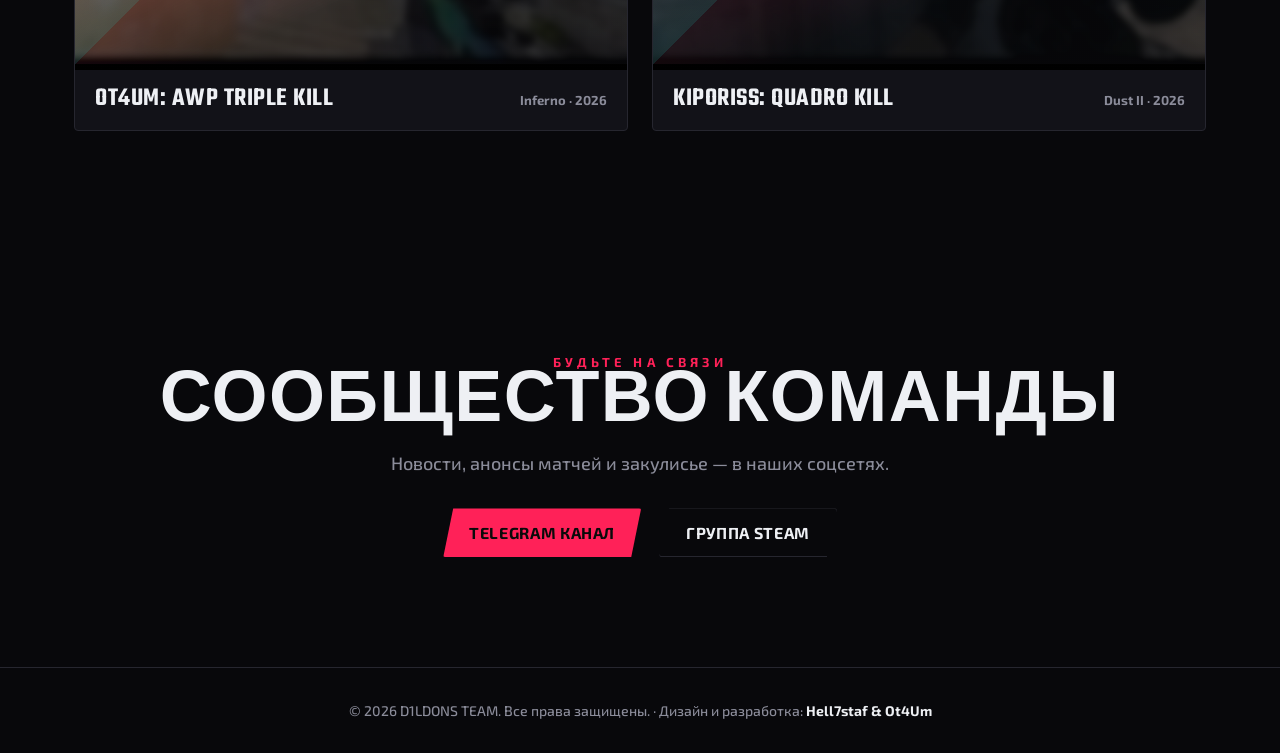
==== commit 43a1c65d: "Update index.html" ====
--- a/index.html
+++ b/index.html
@@ -601,7 +601,7 @@
         <div class="tl-marker">01</div>
         <div class="tl-content">
           <h3>Выйти на LAN турниры</h3>
-          <p>Начать регулярно участвовать в открытых кубках и региональных отборочных.</p>
+          <p>Начать регулярно участвовать в открытых, региональных отборочных турнирах.</p>
         </div>
       </div>
       <div class="tl-item reveal-item">
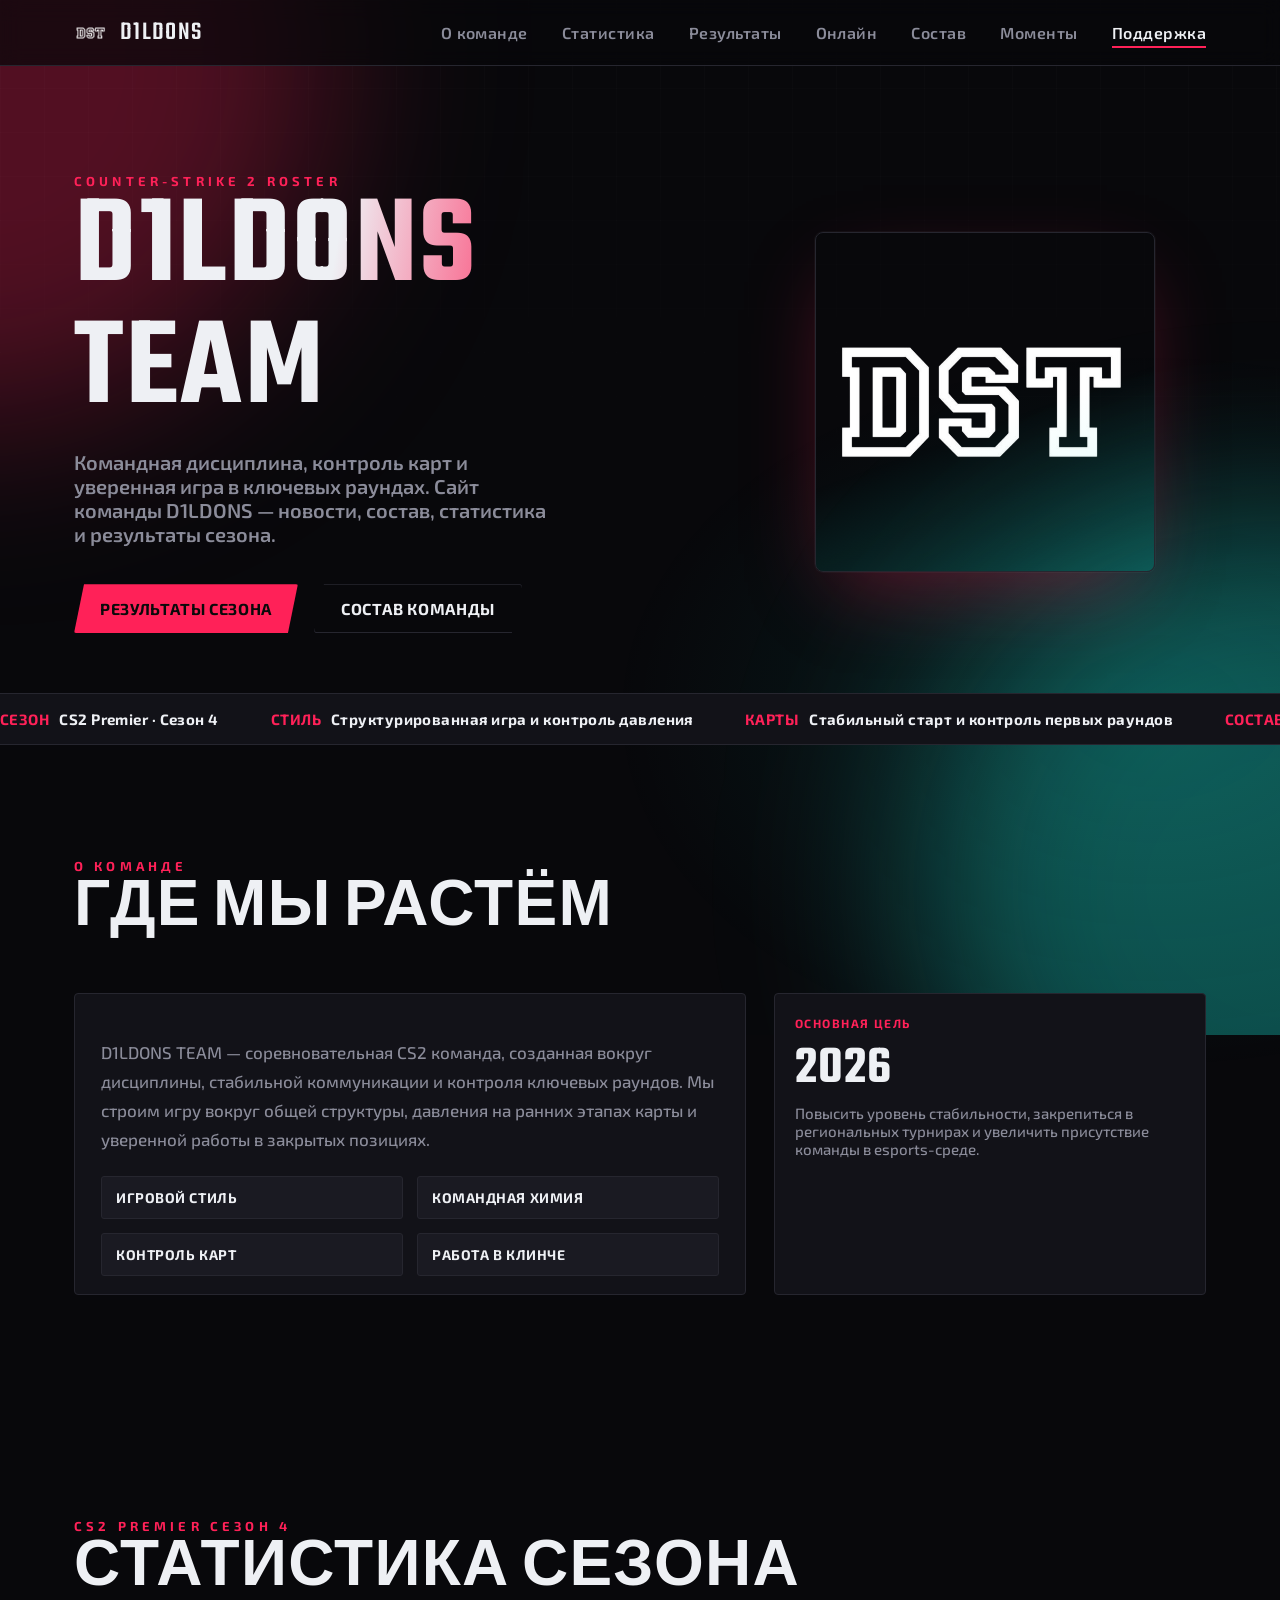
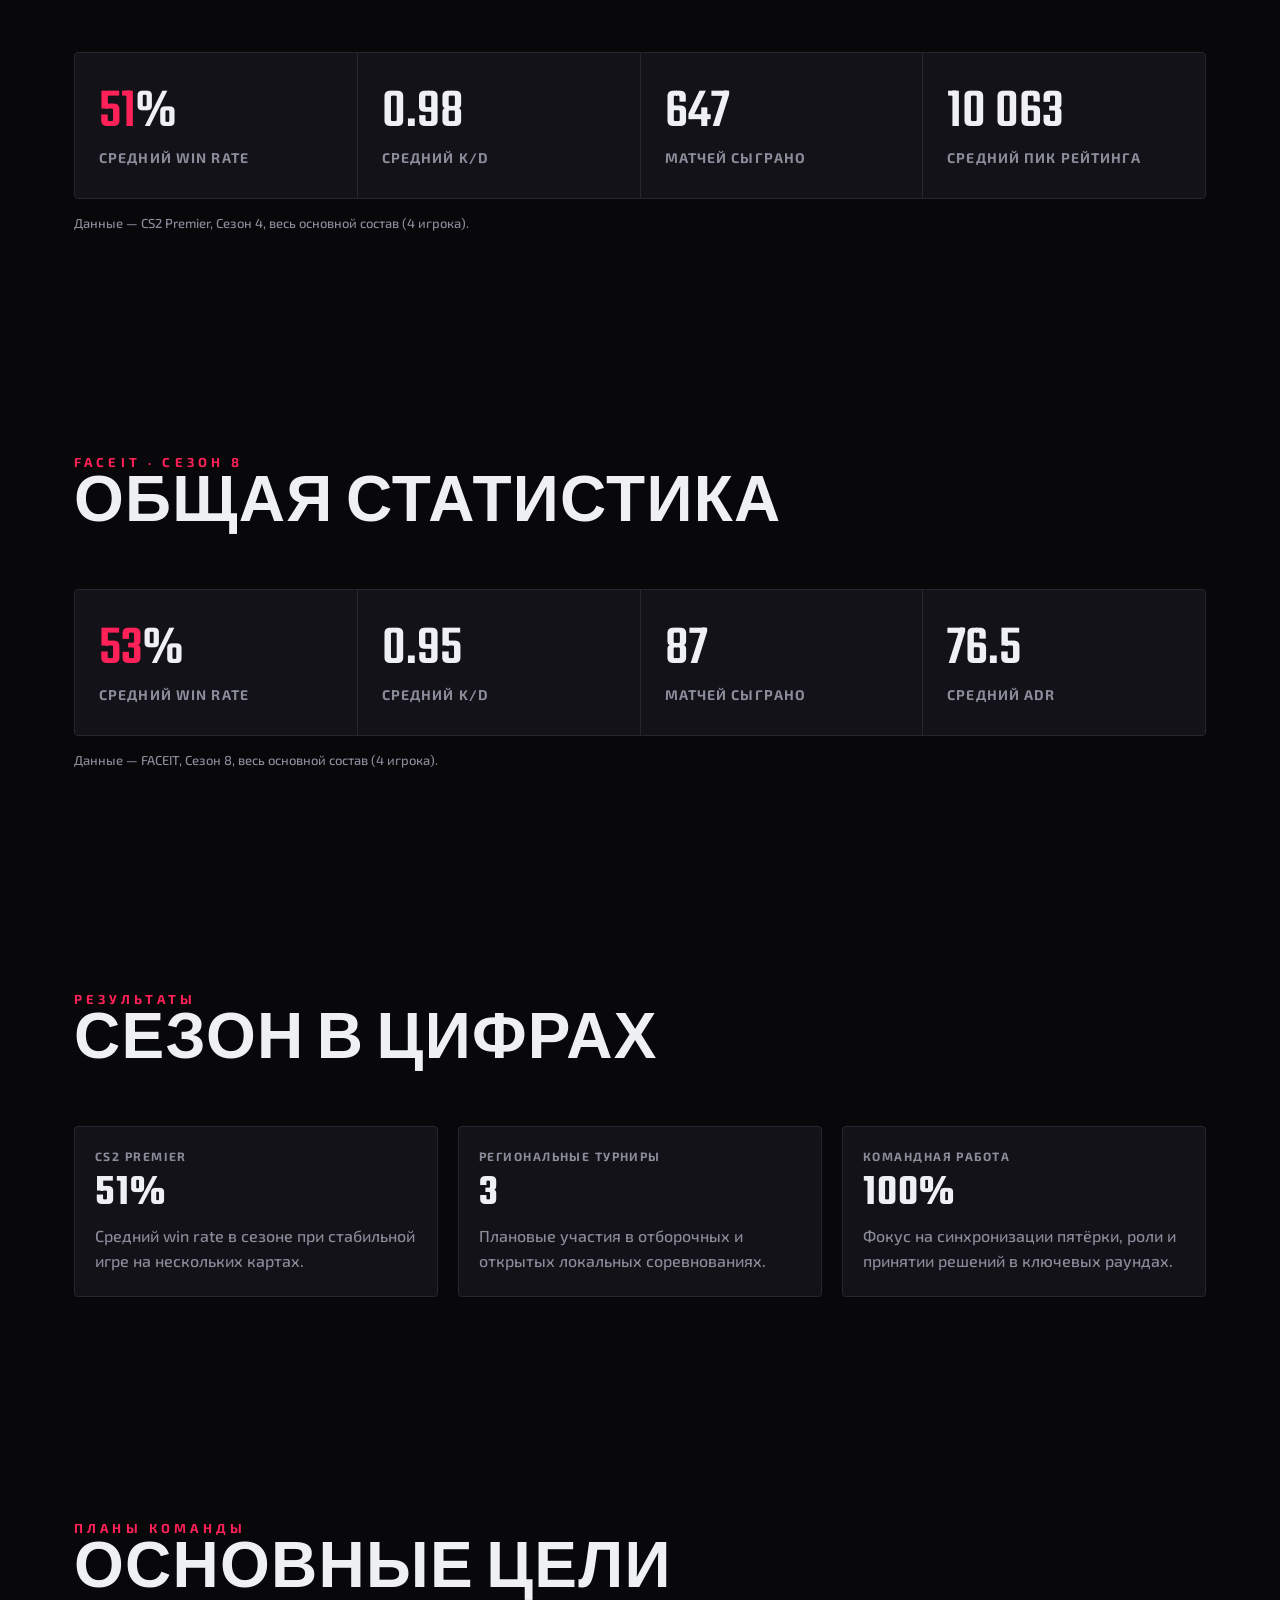
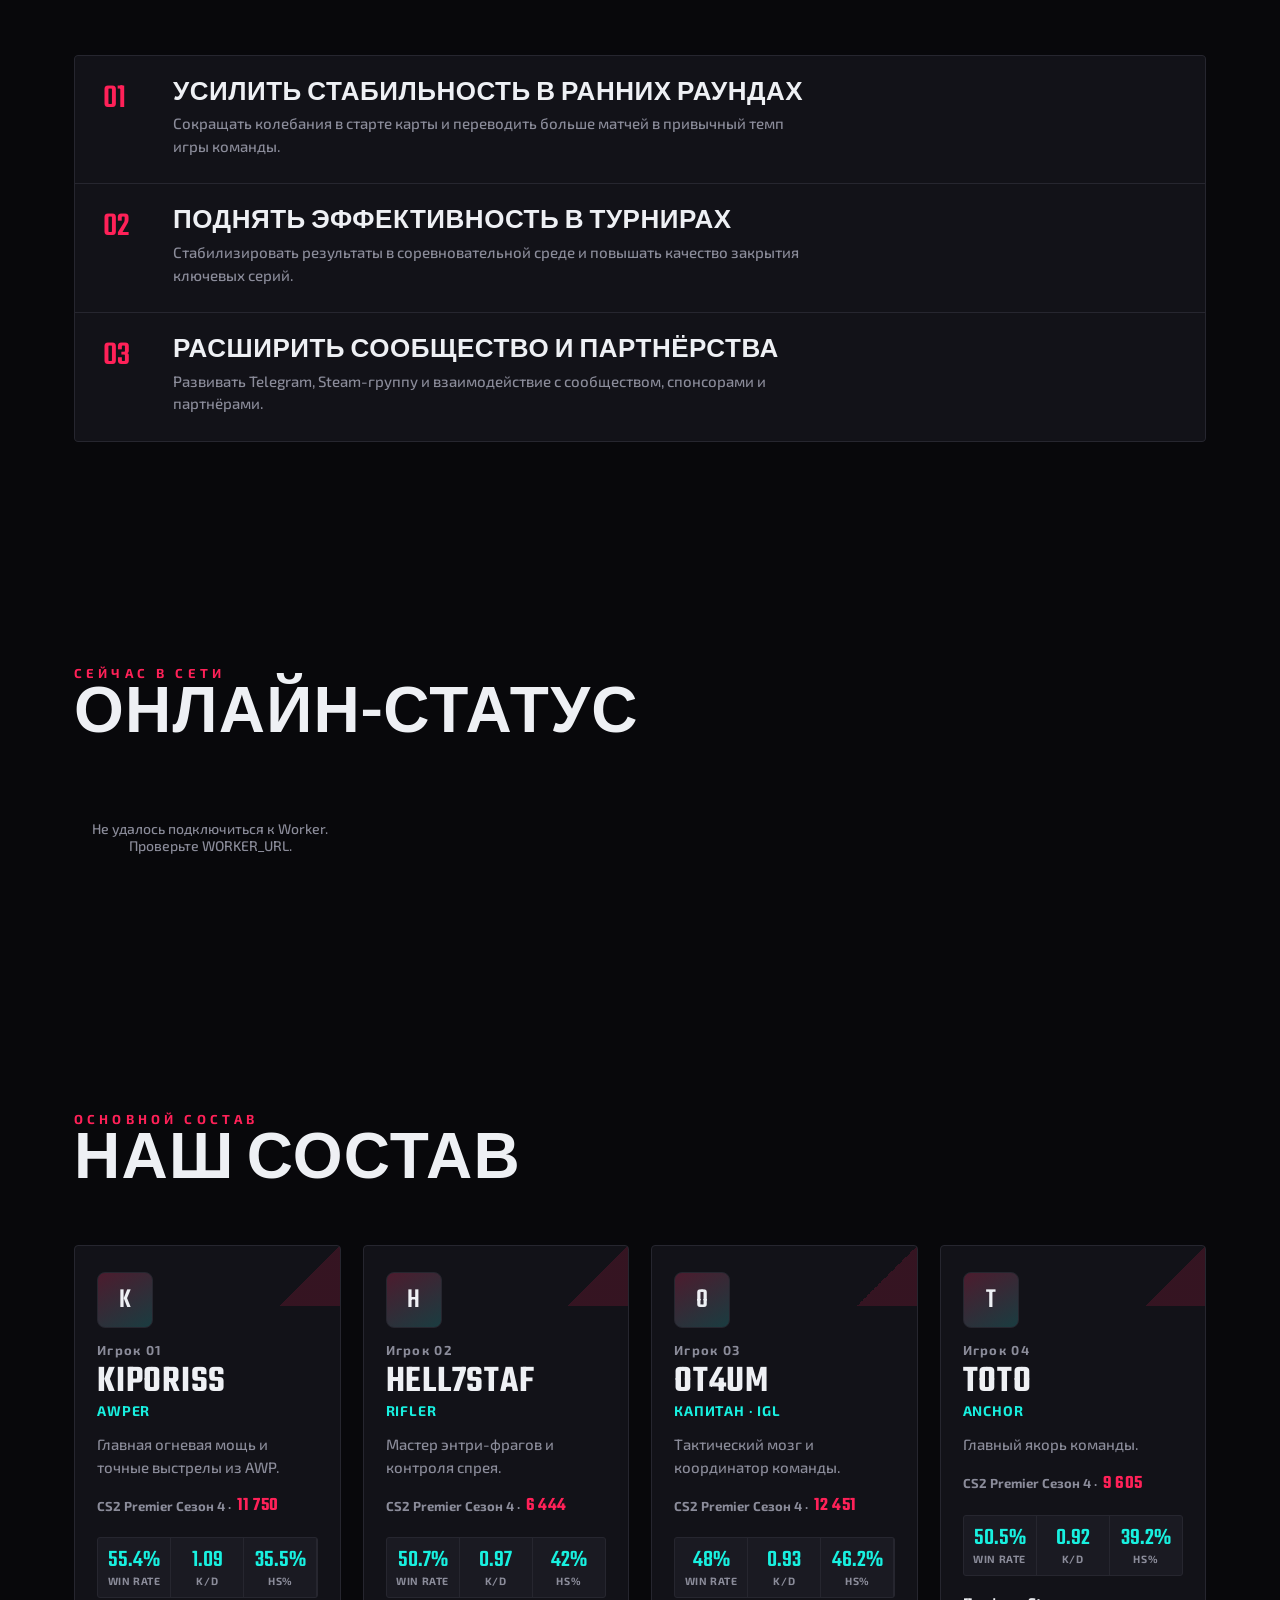
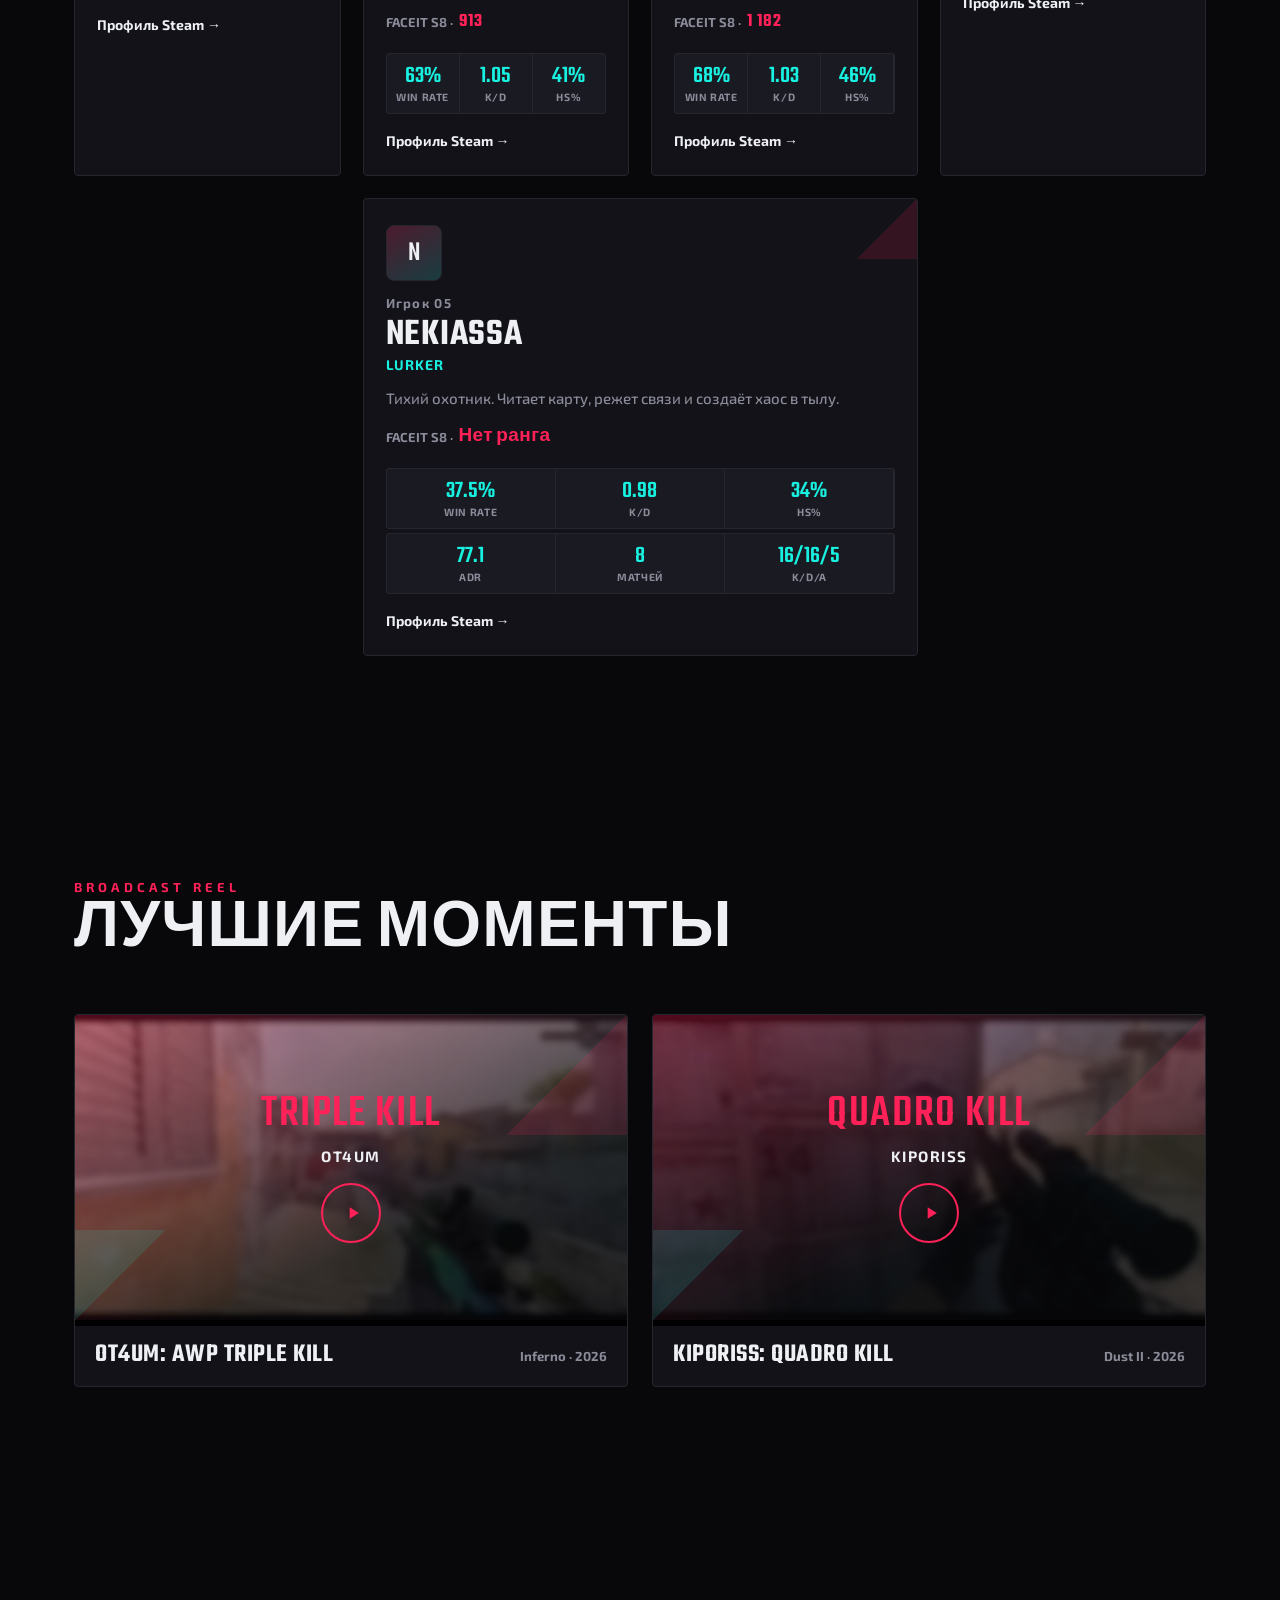
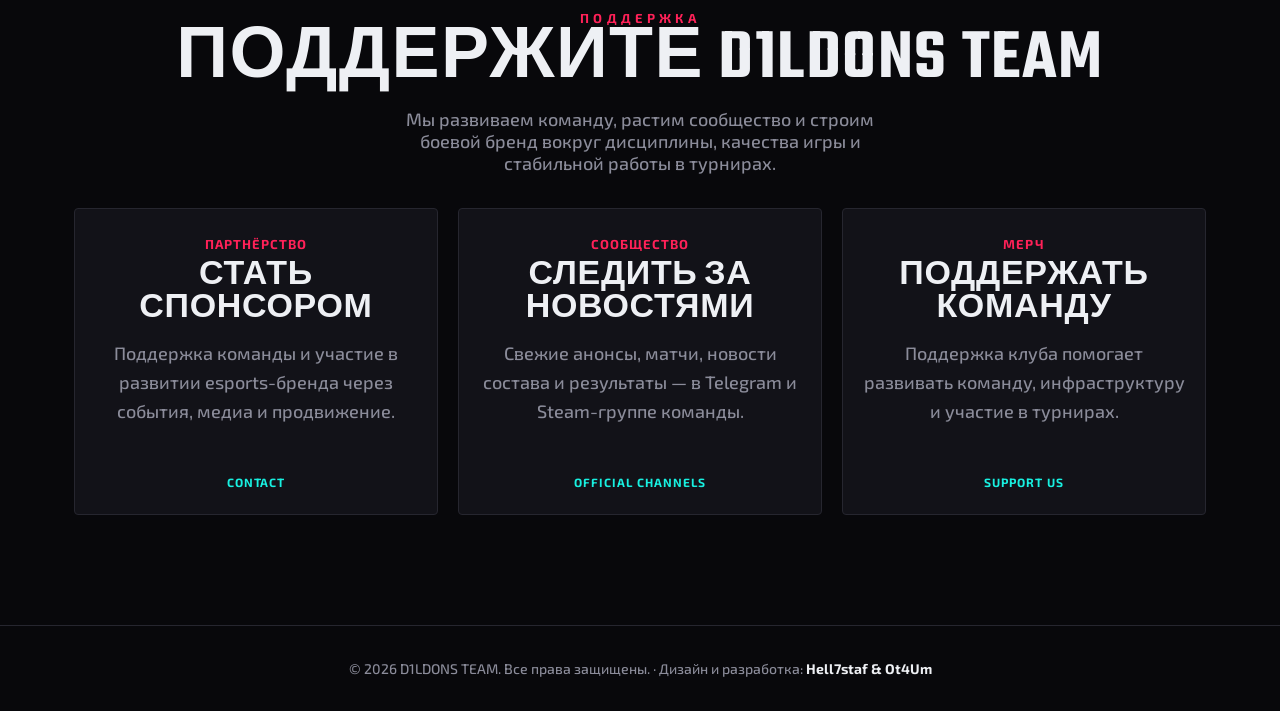
==== commit a206118b: "Update index.html" ====
--- a/index.html
+++ b/index.html
@@ -188,8 +188,9 @@
     background:var(--surface); overflow:hidden; white-space:nowrap;
   }
   .ticker-track{
-    display:inline-flex; gap:60px; padding:16px 0;
+    display:inline-flex; gap:52px; padding:16px 0;
     animation:scroll 26s linear infinite;
+    min-width:max-content;
   }
   .ticker-outer:hover .ticker-track{ animation-play-state:paused; }
   @keyframes scroll{ from{ transform:translateX(0);} to{ transform:translateX(-50%);} }
@@ -201,6 +202,44 @@
   /* ---------- SECTION HEADS ---------- */
   .head{ margin-bottom:52px; }
   .head h2{ font-size:clamp(40px,6vw,64px); margin-top:6px; }
+
+  /* ---------- ABOUT / RESULTS / SUPPORT ---------- */
+  .about-grid{
+    display:grid; grid-template-columns:1.4fr .9fr; gap:28px; align-items:stretch;
+  }
+  .about-panel, .about-card, .result-card, .support-card{
+    background:var(--surface); border:1px solid var(--line); border-radius:4px;
+    overflow:hidden;
+  }
+  .about-panel{ padding:26px 26px 18px; }
+  .about-panel p{
+    color:var(--muted); font-size:17px; line-height:1.7; margin-top:18px;
+  }
+  .about-list{
+    display:grid; grid-template-columns:repeat(2, minmax(0, 1fr)); gap:14px; margin-top:22px;
+  }
+  .about-list li{
+    list-style:none; padding:12px 14px; background:var(--surface-2); border:1px solid var(--line);
+    border-radius:3px; color:var(--text); font-size:14px; font-weight:700; letter-spacing:.04em; text-transform:uppercase;
+  }
+  .about-card{ padding:22px 20px; }
+  .about-card .mini-label{ font-size:12px; color:var(--pink); font-weight:700; letter-spacing:.12em; text-transform:uppercase; }
+  .about-card h3{ font-size:54px; line-height:1; margin-top:12px; }
+  .about-card p{ color:var(--muted); margin-top:8px; font-size:15px; }
+  .results-grid{
+    display:grid; grid-template-columns:repeat(3, minmax(0, 1fr)); gap:20px;
+  }
+  .result-card{ padding:22px 20px; }
+  .result-card .label{ font-size:12px; color:var(--muted); font-weight:700; letter-spacing:.12em; text-transform:uppercase; }
+  .result-card h3{ font-size:44px; margin-top:10px; }
+  .result-card p{ color:var(--muted); line-height:1.6; margin-top:8px; }
+  .support-grid{
+    display:grid; grid-template-columns:repeat(3, minmax(0, 1fr)); gap:20px;
+  }
+  .support-card{ padding:24px 20px; }
+  .support-card h3{ font-size:34px; margin-top:8px; }
+  .support-card p{ color:var(--muted); margin-top:10px; line-height:1.6; }
+  .support-card .meta{ display:inline-block; margin-top:16px; color:var(--cyan); font-weight:700; letter-spacing:.08em; text-transform:uppercase; font-size:12px; }
 
   /* ---------- STATS ---------- */
   .stat-grid{
@@ -415,31 +454,91 @@
   footer strong{ color:var(--text); }
 
   @media (max-width: 860px){
+    .wrap{ padding:0 18px; }
     .navlinks{
       position:fixed; top:63px; left:0; right:0; z-index:99;
-      flex-direction:column; gap:0; padding:8px 24px 18px;
-      background:rgba(8,8,11,.97); backdrop-filter:blur(10px);
+      flex-direction:column; gap:0; padding:0 18px;
+      background:rgba(8,8,11,.98); backdrop-filter:blur(10px);
+      border-top:1px solid var(--line);
       border-bottom:1px solid var(--line);
-      max-height:0; overflow:hidden; transition:max-height .3s ease;
-    }
-    .navlinks.open{ max-height:340px; }
-    .navlinks a{ padding:14px 0; border-bottom:1px solid var(--line); font-size:18px; }
+      max-height:0; overflow:hidden; opacity:0; visibility:hidden;
+      transform:translateY(-8px);
+      transition:max-height .28s ease, opacity .2s ease, visibility .2s ease, transform .2s ease;
+      box-shadow:0 16px 28px rgba(0,0,0,.2);
+    }
+    .navlinks.open{
+      max-height:420px; opacity:1; visibility:visible; transform:translateY(0);
+    }
+    .navlinks a{
+      padding:16px 0; border-bottom:1px solid rgba(255,255,255,.05); font-size:20px;
+      font-family:'Teko',sans-serif; letter-spacing:.06em; text-transform:uppercase;
+    }
     .navlinks a:last-child{ border-bottom:none; }
+    .navlinks a::after{ display:none; }
+    .navlinks a.active{ color:var(--pink); }
     .burger{ display:flex; }
+    .hero{ padding-top:140px; }
     .hero-grid{ grid-template-columns:1fr; }
     .hero-logo{ order:-1; width:200px; }
+    .hero .sub{ font-size:18px; }
+    .cta-row{ flex-direction:column; align-items:stretch; }
+    .btn{ justify-content:center; width:100%; }
+    .about-grid{ grid-template-columns:1fr; }
+    .about-panel p{ font-size:16px; }
+    .about-list{ grid-template-columns:1fr 1fr; }
     .stat-grid{ grid-template-columns:repeat(2,1fr); }
     .tl-item{ flex-direction:column; gap:10px; padding:22px 20px; }
     .roster-grid{ grid-template-columns:1fr 1fr; }
     .roster-grid .player-card:last-child:nth-child(4n+1){ grid-column: auto; }
     .roster-grid .player-card:last-child:nth-child(2n+1){ grid-column: 1 / -1; max-width:calc(50% - 11px); margin:0 auto; }
     .clip-grid{ grid-template-columns:1fr; }
+    .ticker-track{ gap:28px; }
+    .tick-item{ font-size:13px; }
     section{ padding:70px 0; }
   }
-  @media (max-width: 480px){
+  @media (max-width: 540px){
+    nav.wrap{ padding-top:12px; padding-bottom:12px; }
+    .brand span{ font-size:22px; }
+    .brand img{ height:30px; width:30px; }
+    .hero{ padding-top:120px; padding-bottom:40px; }
+    .hero h1{ font-size:clamp(42px, 17vw, 60px); }
+    .hero .sub{ font-size:16px; }
+    .eyebrow{ letter-spacing:.14em; }
+    .head{ margin-bottom:28px; }
+    .head h2{ font-size:clamp(32px, 10vw, 54px); }
+    .about-panel, .about-card{ padding:18px 16px; }
+    .about-grid{ gap:16px; }
+    .about-list{ grid-template-columns:1fr; }
+    .about-list li{ padding:10px 12px; font-size:13px; }
+    .about-card h3{ font-size:42px; }
+    .results-grid, .support-grid{ grid-template-columns:1fr; }
+    .stat-grid{ grid-template-columns:1fr; }
+    .stat-card{ padding:22px 18px; }
+    .stat-card .num{ font-size:44px; }
+    .timeline{ border-radius:0; }
+    .tl-item{ padding:18px 16px; }
+    .tl-marker{ font-size:28px; }
+    .tl-content h3{ font-size:22px; }
+    .tl-content p{ font-size:14px; }
     .roster-grid{ grid-template-columns:1fr; }
     .roster-grid .player-card:last-child:nth-child(2n+1){ grid-column:auto; max-width:100%; margin:0; }
-    .eyebrow{ letter-spacing:.16em; }
+    .player-card{ padding:20px 16px; }
+    .player-card h3{ font-size:30px; }
+    .player-card p{ font-size:14px; }
+    .p-stats{ grid-template-columns:repeat(3, minmax(0,1fr)); }
+    .clip-grid{ gap:18px; }
+    .clip-info{ padding:14px 16px; display:block; }
+    .clip-info h3{ font-size:20px; margin-bottom:6px; }
+    .clip-info .tag{ font-size:11px; }
+    .online-grid{ grid-template-columns:1fr; }
+    .online-card{ padding:12px 14px; }
+    .online-nick{ font-size:18px; }
+    .social-row{ flex-direction:column; }
+    .social-row .btn{ min-height:46px; }
+    .ticker-track{ gap:18px; }
+    .tick-item{ font-size:12px; gap:8px; }
+    .tick-item .tag{ letter-spacing:.06em; }
+    footer{ font-size:12px; }
   }
 
   /* ---------- SCROLL REVEAL ---------- */
@@ -480,12 +579,13 @@
       <span>D1LDONS</span>
     </a>
     <div class="navlinks" id="navlinks">
+      <a href="#about">О команде</a>
       <a href="#stats">Статистика</a>
+      <a href="#results">Результаты</a>
       <a href="#online">Онлайн</a>
-      <a href="#road">Планы</a>
       <a href="#roster">Состав</a>
       <a href="#highlights">Моменты</a>
-      <a href="#social">Сообщество</a>
+      <a href="#support">Поддержка</a>
     </div>
     <button class="burger" id="burgerBtn" aria-label="Открыть меню" aria-expanded="false" aria-controls="navlinks">
       <span></span><span></span><span></span>
@@ -496,43 +596,57 @@
 <section class="hero" id="top">
   <div class="wrap hero-grid">
     <div class="reveal is-visible">
-      <span class="eyebrow">Counter-Strike 2 Official Roster</span>
+      <span class="eyebrow">Counter-Strike 2 roster</span>
       <h1>D1LDONS<br>TEAM</h1>
-      <p class="sub">Тактика, точность и командная химия. Следите за составом, статистикой и лучшими моментами с карт.</p>
+      <p class="sub">Командная дисциплина, контроль карт и уверенная игра в ключевых раундах. Сайт команды D1LDONS — новости, состав, статистика и результаты сезона.</p>
       <div class="cta-row">
-        <a class="btn btn-primary" href="#road">Наши планы</a>
-        <a class="btn btn-ghost" href="#roster">Смотреть состав</a>
+        <a class="btn btn-primary" href="#results">Результаты сезона</a>
+        <a class="btn btn-ghost" href="#roster">Состав команды</a>
       </div>
     </div>
     <div class="hero-logo reveal is-visible" id="heroLogo"><img src="image.png" alt="D1LDONS TEAM logo"></div>
   </div>
 </section>
 
-<!--
-  Эта строка статична и не привязана к расписанию — правьте только когда
-  меняются сами факты (роль игрока, вехи, статистика сезона), а не еженедельно.
--->
 <div class="ticker-outer" aria-label="Ключевые факты о команде">
   <div class="ticker-track">
-    <span class="tick-item"><span class="tag">LURKER</span> WELCOME nekiassa</span>
-    <span class="tick-item"><span class="tag">AWP</span> Kiporiss оставляет последнюю надежду на победу</span>
-    <span class="tick-item"><span class="tag">IGL</span> Ot4Um предлагает сыграть "Дэфолт"</span>
-    <span class="tick-item"><span class="tag">RIFLER</span> Hell7Staf когда</span>
-    <span class="tick-item"><span class="tag">🪵</span> </span>
-    <span class="tick-item"><span class="tag">STATS</span> Игроки достигли 51% win rate на всех картах</span>
-    <span class="tick-item"><span class="tag">ANCHOR</span> Toto держит оборону на мошонке</span>
-    <span class="tick-item"><span class="tag">AWP</span> Kiporiss оставляет последнюю надежду на победу</span>
-    <span class="tick-item"><span class="tag">IGL</span> Ot4Um предлагает сыграть "Дэфолт"</span>
-    <span class="tick-item"><span class="tag">СЕЗОН 4</span> Игроки достигли 51 win rate на всех картах</span>
-    <span class="tick-item"><span class="tag">ANCHOR</span> Toto держит оборону на мошонке</span>
-    <span class="tick-item"><span class="tag">🪵</span> </span>
-    <span class="tick-item"><span class="tag">RIFLER</span> Hell7Staf когда</span>
-    <span class="tick-item"><span class="tag">ANCHOR</span> Toto держит оборону на мошонке</span>
-    <span class="tick-item"><span class="tag">AWP</span> Kiporiss оставляет последнюю надежду на победу</span>
-    <span class="tick-item"><span class="tag">LURKER</span> WELCOME nekiassa</span>
+    <span class="tick-item"><span class="tag">СЕЗОН</span> CS2 Premier · Сезон 4</span>
+    <span class="tick-item"><span class="tag">СТИЛЬ</span> Структурированная игра и контроль давления</span>
+    <span class="tick-item"><span class="tag">КАРТЫ</span> Стабильный старт и контроль первых раундов</span>
+    <span class="tick-item"><span class="tag">СОСТАВ</span> Командная дисциплина и синхронная работа</span>
+    <span class="tick-item"><span class="tag">ЦЕЛЬ</span> Рост в региональных турнирах</span>
+    <span class="tick-item"><span class="tag">СЕЗОН</span> CS2 Premier · Сезон 4</span>
+    <span class="tick-item"><span class="tag">СТИЛЬ</span> Структурированная игра и контроль давления</span>
+    <span class="tick-item"><span class="tag">КАРТЫ</span> Стабильный старт и контроль первых раундов</span>
+    <span class="tick-item"><span class="tag">СОСТАВ</span> Командная дисциплина и синхронная работа</span>
+    <span class="tick-item"><span class="tag">ЦЕЛЬ</span> Рост в региональных турнирах</span>
   </div>
 </div>
 
+<section id="about">
+  <div class="wrap">
+    <div class="head reveal">
+      <span class="eyebrow">О команде</span>
+      <h2>Где мы растём</h2>
+    </div>
+    <div class="about-grid reveal-group">
+      <div class="about-panel reveal-item">
+        <p>D1LDONS TEAM — соревновательная CS2 команда, созданная вокруг дисциплины, стабильной коммуникации и контроля ключевых раундов. Мы строим игру вокруг общей структуры, давления на ранних этапах карты и уверенной работы в закрытых позициях.</p>
+        <ul class="about-list">
+          <li>Игровой стиль</li>
+          <li>Командная химия</li>
+          <li>Контроль карт</li>
+          <li>Работа в клинче</li>
+        </ul>
+      </div>
+      <div class="about-card reveal-item">
+        <div class="mini-label">Основная цель</div>
+        <h3>2026</h3>
+        <p>Повысить уровень стабильности, закрепиться в региональных турнирах и увеличить присутствие команды в esports-среде.</p>
+      </div>
+    </div>
+  </div>
+</section>
 
 <section id="stats">
   <div class="wrap">
@@ -590,32 +704,58 @@
   </div>
 </section>
 
+<section id="results">
+  <div class="wrap">
+    <div class="head reveal">
+      <span class="eyebrow">Результаты</span>
+      <h2>Сезон в цифрах</h2>
+    </div>
+    <div class="results-grid reveal-group">
+      <div class="result-card reveal-item">
+        <div class="label">CS2 Premier</div>
+        <h3>51%</h3>
+        <p>Средний win rate в сезоне при стабильной игре на нескольких картах.</p>
+      </div>
+      <div class="result-card reveal-item">
+        <div class="label">Региональные турниры</div>
+        <h3>3</h3>
+        <p>Плановые участия в отборочных и открытых локальных соревнованиях.</p>
+      </div>
+      <div class="result-card reveal-item">
+        <div class="label">Командная работа</div>
+        <h3>100%</h3>
+        <p>Фокус на синхронизации пятёрки, роли и принятии решений в ключевых раундах.</p>
+      </div>
+    </div>
+  </div>
+</section>
+
 <section id="road">
   <div class="wrap">
     <div class="head reveal">
-      <span class="eyebrow">Наши планы</span>
-      <h2>Планы команды</h2>
+      <span class="eyebrow">Планы команды</span>
+      <h2>Основные цели</h2>
     </div>
     <div class="timeline reveal-group">
       <div class="tl-item reveal-item">
         <div class="tl-marker">01</div>
         <div class="tl-content">
-          <h3>Выйти на LAN турниры</h3>
-          <p>Начать регулярно участвовать в открытых, региональных отборочных турнирах.</p>
+          <h3>Усилить стабильность в ранних раундах</h3>
+          <p>Сокращать колебания в старте карты и переводить больше матчей в привычный темп игры команды.</p>
         </div>
       </div>
       <div class="tl-item reveal-item">
         <div class="tl-marker">02</div>
         <div class="tl-content">
-          <h3>Поднять средний рейтинг состава</h3>
-          <p>Стабилизировать игру всей пятёркой и повысить средний win rate в CS2 Premier.</p>
+          <h3>Поднять эффективность в турнирах</h3>
+          <p>Стабилизировать результаты в соревновательной среде и повышать качество закрытия ключевых серий.</p>
         </div>
       </div>
       <div class="tl-item reveal-item">
         <div class="tl-marker">03</div>
         <div class="tl-content">
-          <h3>Расширить сообщество</h3>
-          <p>Развивать Telegram-канал и Steam-группу, привлекать зрителей и потенциальных партнёров.</p>
+          <h3>Расширить сообщество и партнёрства</h3>
+          <p>Развивать Telegram, Steam-группу и взаимодействие с сообществом, спонсорами и партнёрами.</p>
         </div>
       </div>
     </div>
@@ -774,14 +914,30 @@
   </div>
 </section>
 
-<section id="social" class="community">
+<section id="support" class="community">
   <div class="wrap reveal">
-    <span class="eyebrow">Будьте на связи</span>
-    <h2>Сообщество команды</h2>
-    <p>Новости, анонсы матчей и закулисье — в наших соцсетях.</p>
-    <div class="social-row">
-      <a class="btn btn-primary" href="https://t.me/DLST_Esport" target="_blank" rel="noopener">Telegram канал</a>
-      <a class="btn btn-ghost" href="https://steamcommunity.com/groups/D1LDONS_TEAM" target="_blank" rel="noopener">Группа Steam</a>
+    <span class="eyebrow">Поддержка</span>
+    <h2>Поддержите D1LDONS TEAM</h2>
+    <p>Мы развиваем команду, растим сообщество и строим боевой бренд вокруг дисциплины, качества игры и стабильной работы в турнирах.</p>
+    <div class="support-grid reveal-group">
+      <div class="support-card reveal-item">
+        <div class="eyebrow" style="letter-spacing:.08em;">Партнёрство</div>
+        <h3>Стать спонсором</h3>
+        <p>Поддержка команды и участие в развитии esports-бренда через события, медиа и продвижение.</p>
+        <a class="meta" href="https://t.me/boost/DLST_Esport" target="_blank" rel="noopener">Contact</a>
+      </div>
+      <div class="support-card reveal-item">
+        <div class="eyebrow" style="letter-spacing:.08em;">Сообщество</div>
+        <h3>Следить за новостями</h3>
+        <p>Свежие анонсы, матчи, новости состава и результаты — в Telegram и Steam-группе команды.</p>
+        <a class="meta" href="https://t.me/DLST_Esport" target="_blank" rel="noopener">Official channels</a>
+      </div>
+      <div class="support-card reveal-item">
+        <div class="eyebrow" style="letter-spacing:.08em;">Мерч</div>
+        <h3>Поддержать команду</h3>
+        <p>Поддержка клуба помогает развивать команду, инфраструктуру и участие в турнирах.</p>
+        <a class="meta" href="https://d1ldonsteam.github.io/DST-CASINO/" target="_blank" rel="noopener">Support us</a>
+      </div>
     </div>
   </div>
 </section>
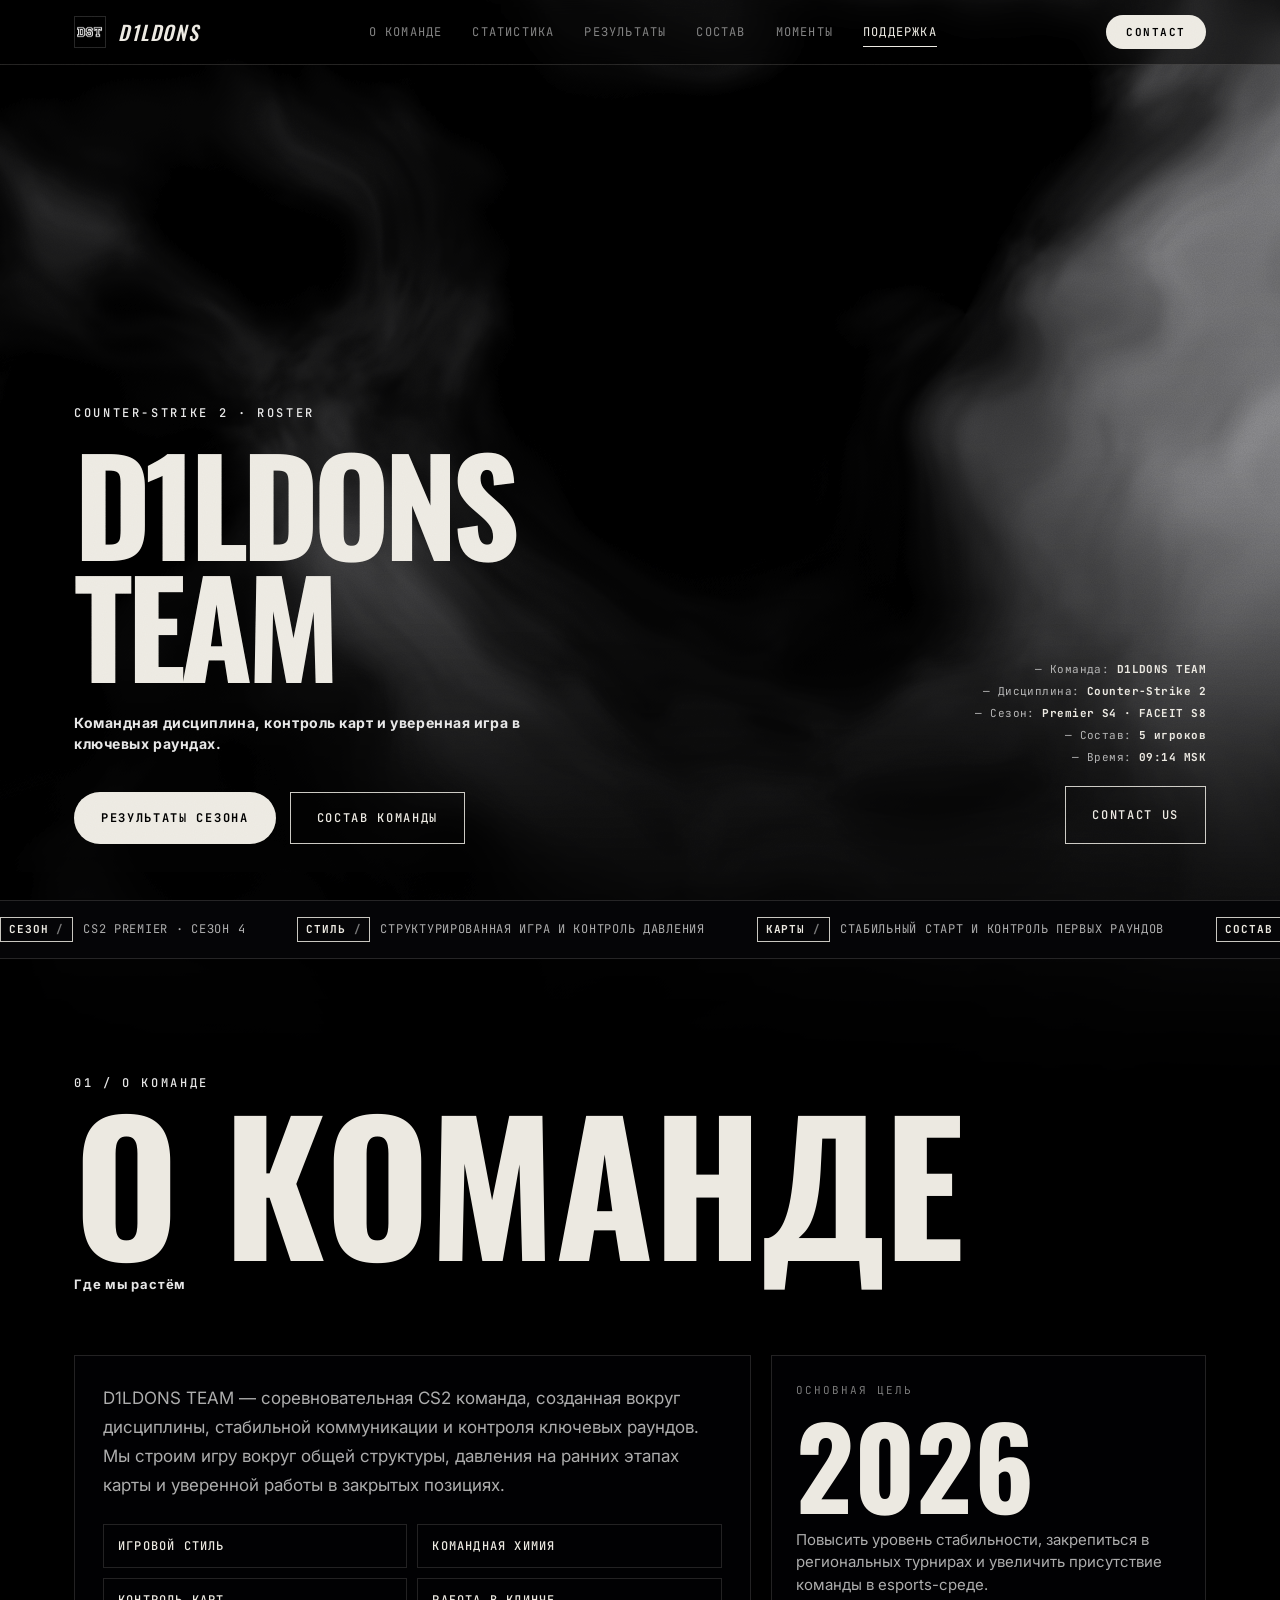
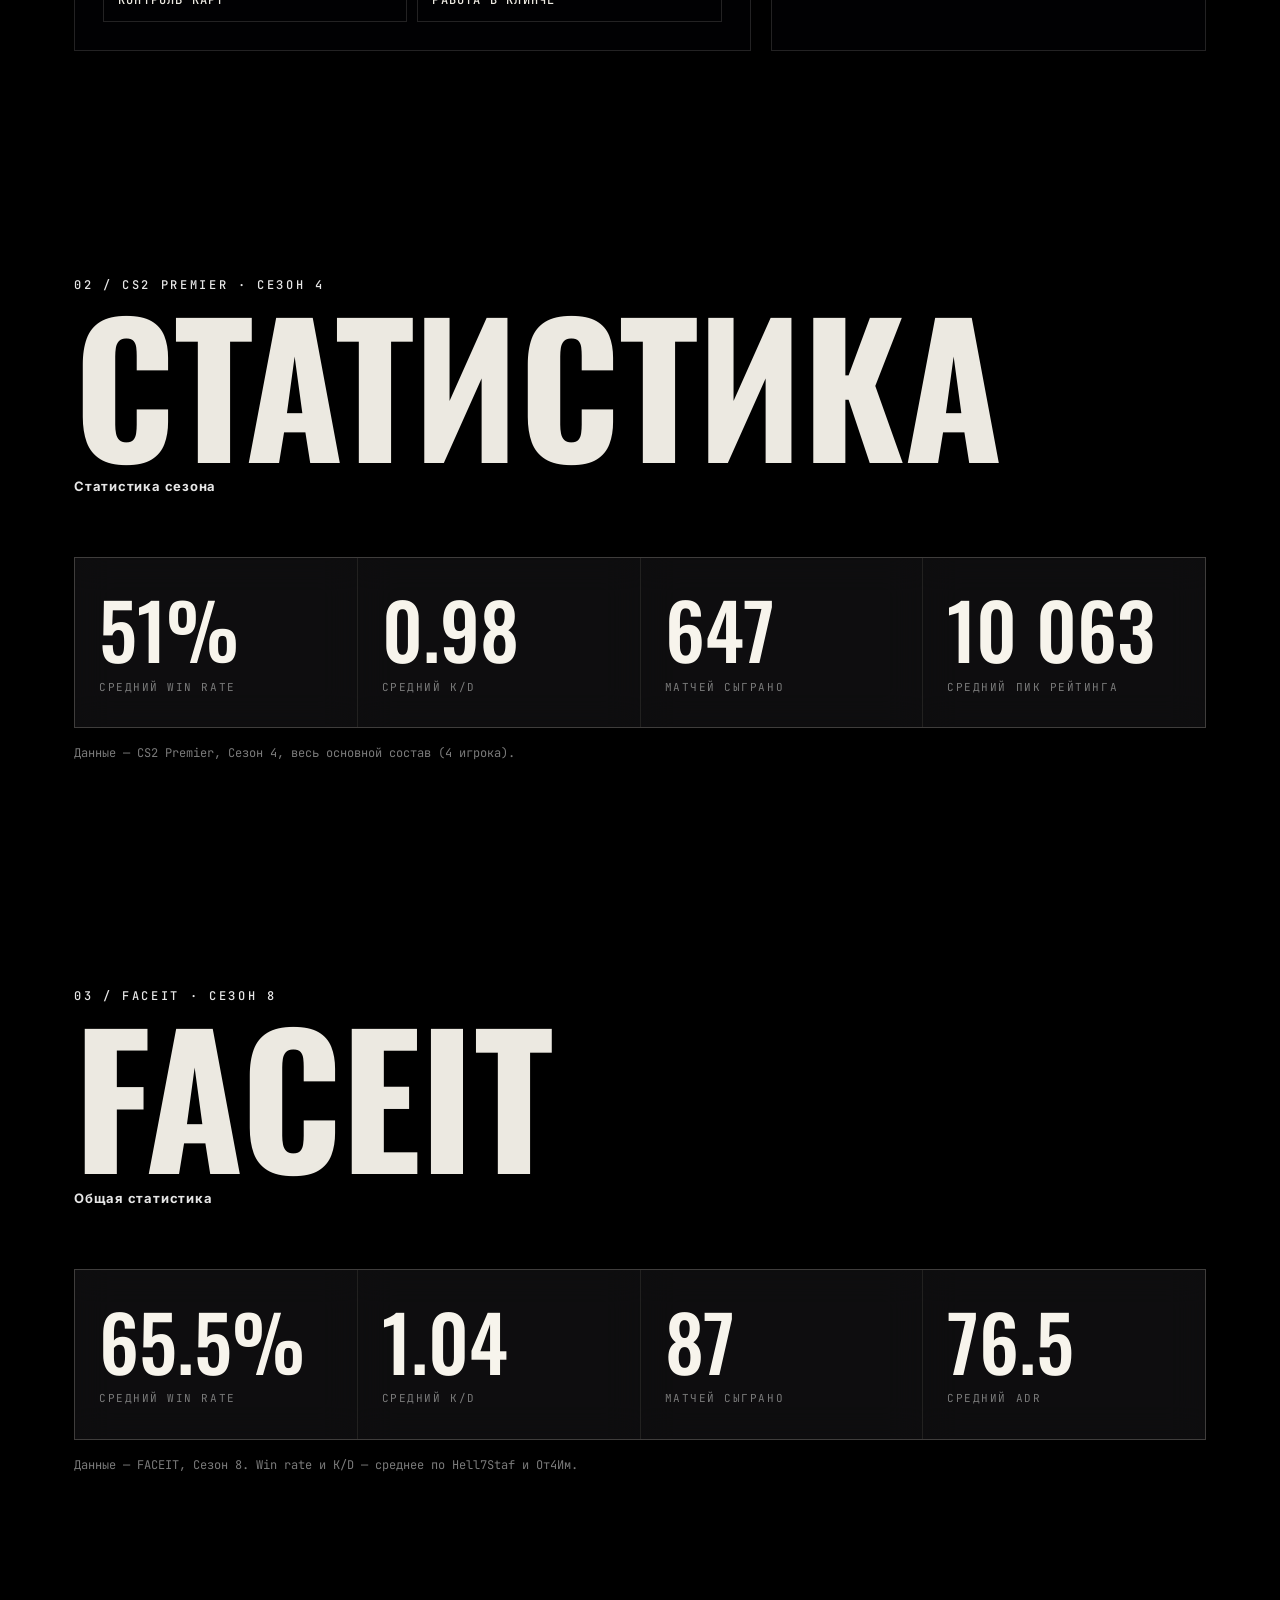
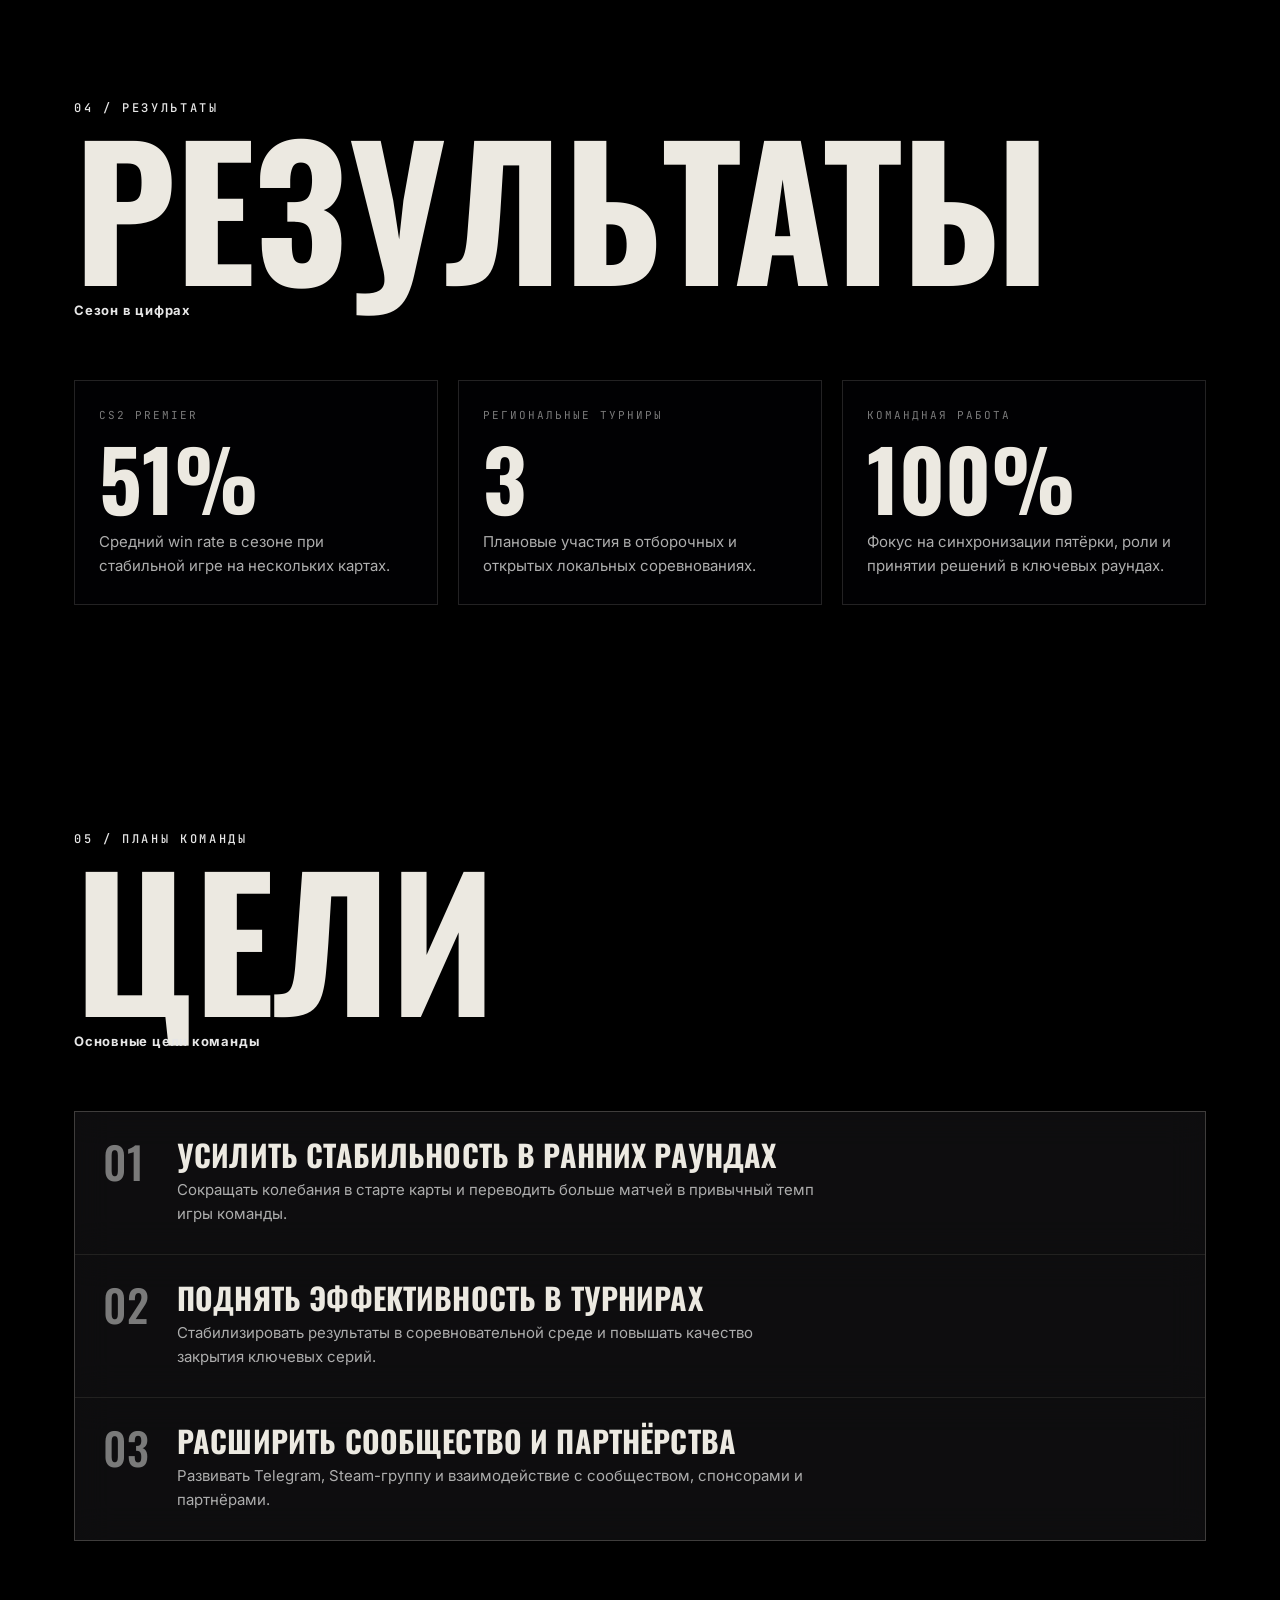
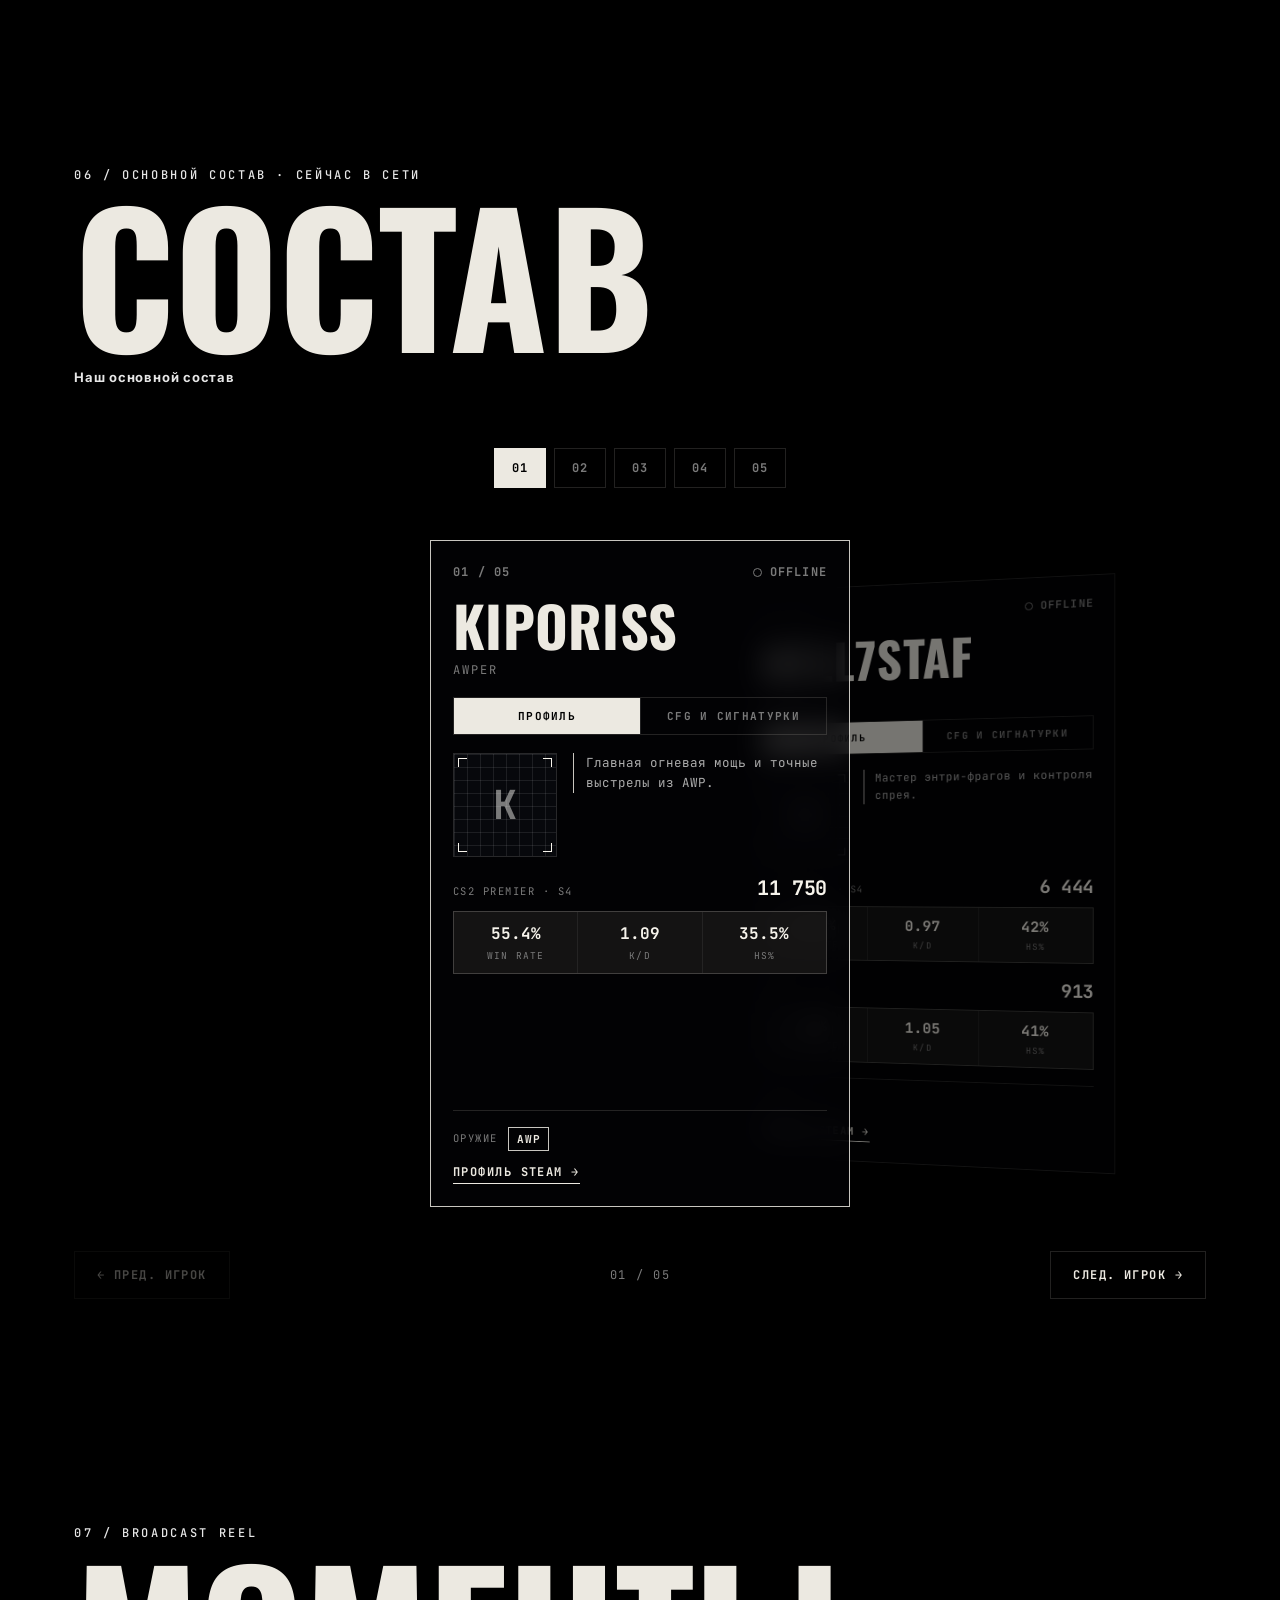
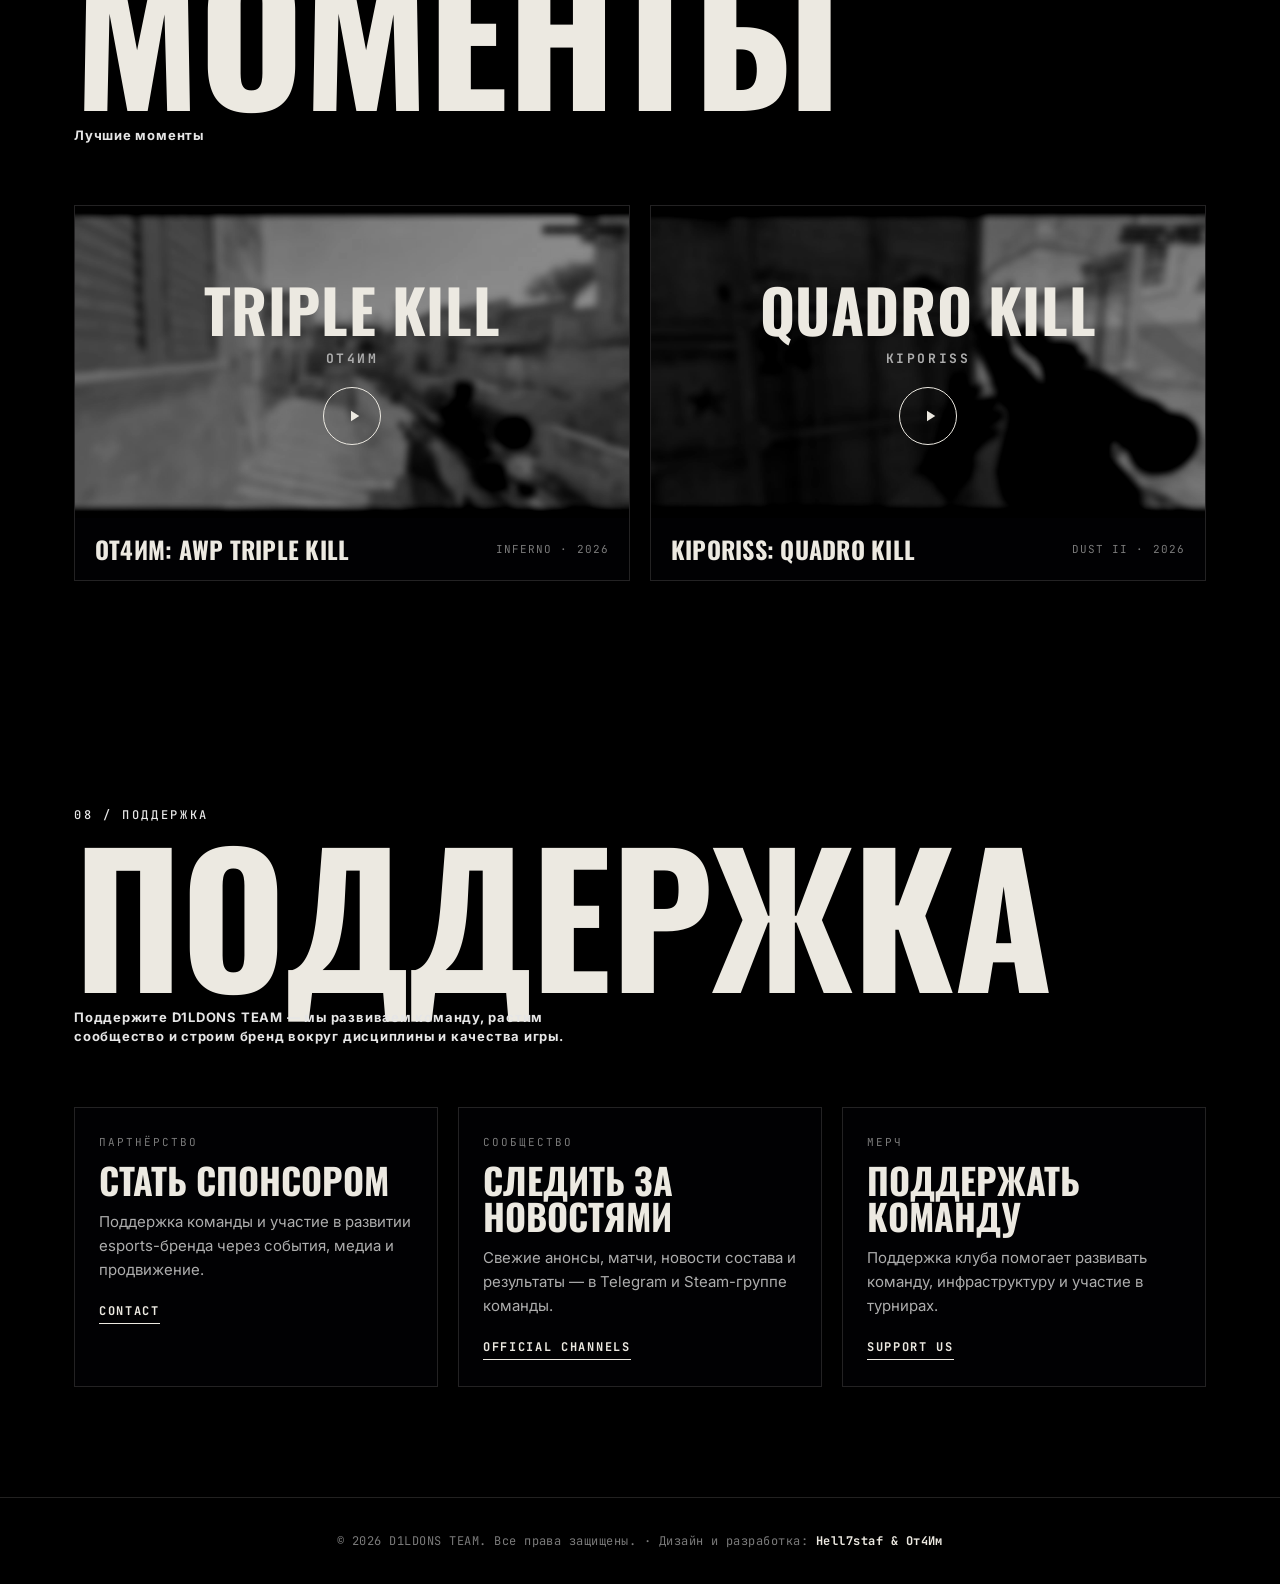
==== commit b71732ed: "Add files via upload" ====
--- a/index.html
+++ b/index.html
@@ -1,1220 +1,382 @@
-<!DOCTYPE html>
-<html lang="ru">
-<head>
-<meta charset="UTF-8">
-<meta name="viewport" content="width=device-width, initial-scale=1.0">
-<title>D1LDONS TEAM | CS2</title>
-<link rel="icon" href="image.png">
-<!-- SEO -->
-<meta name="google-site-verification" content="IWuz9sOUUEmOnU_aYL1xTTpv0neCDigroC9-tilS-Aw">
-<meta name="description" content="D1LDONS TEAM — любительская CS2 команда из России. Состав, статистика сезона, лучшие моменты с карт.">
-<meta name="keywords" content="D1LDONS, d1ldons team, CS2, команда, roster, faceit, counter-strike 2, esports">
-<meta name="robots" content="index, follow">
-<link rel="canonical" href="https://d1ldonsteam.github.io/">
-
-<!-- Open Graph -->
-<meta property="og:type" content="website">
-<meta property="og:title" content="D1LDONS TEAM | CS2">
-<meta property="og:description" content="Официальный сайт D1LDONS TEAM — состав, статистика и лучшие моменты.">
-<meta property="og:url" content="https://d1ldonsteam.github.io/">
-<meta property="og:image" content="https://d1ldonsteam.github.io/image.png">
-<meta property="og:locale" content="ru_RU">
-
-<!-- Twitter Card -->
-<meta name="twitter:card" content="summary">
-<meta name="twitter:title" content="D1LDONS TEAM | CS2">
-<meta name="twitter:description" content="Официальный сайт D1LDONS TEAM — состав, статистика и лучшие моменты.">
-
-<link rel="preconnect" href="https://fonts.googleapis.com">
-<link href="https://fonts.googleapis.com/css2?family=Teko:wght@400;500;600;700&family=Exo+2:wght@400;500;600;700&display=swap" rel="stylesheet">
-<style>
-  :root{
-    --bg: #08080b;
-    --surface: #121218;
-    --surface-2: #1a1a22;
-    --line: #26262f;
-    --text: #eef0f4;
-    --muted: #8b8c9a;
-    --pink: #ff2158;
-    --cyan: #18f0e0;
-    --win: #29e07a;
-    --loss: #ff4d5e;
-  }
-
-  *{ margin:0; padding:0; box-sizing:border-box; }
-
-  html{ scroll-behavior:smooth; }
-
-  html{ background:var(--bg); }
-  body{
-    background:
-      radial-gradient(ellipse 900px 500px at 15% -5%, rgba(255,33,88,.14), transparent 60%),
-      radial-gradient(ellipse 900px 600px at 90% 10%, rgba(24,240,224,.10), transparent 60%);
-    color:var(--text);
-    font-family:'Exo 2', sans-serif;
-    font-weight:500;
-    overflow-x:hidden;
-  }
-
-  /* ---------- ANIMATED BACKGROUND ---------- */
-  .aurora{ position:fixed; inset:-15%; z-index:-3; pointer-events:none; overflow:hidden; }
-  .aurora span{
-    position:absolute; width:56vw; height:56vw; min-width:520px; min-height:520px;
-    border-radius:50%; filter:blur(90px); opacity:.30; mix-blend-mode:screen;
-  }
-  .aurora span:nth-child(1){ background:var(--pink); top:-14%; left:-12%; animation:auroraMove1 28s ease-in-out infinite; }
-  .aurora span:nth-child(2){ background:var(--cyan); bottom:-18%; right:-10%; animation:auroraMove2 34s ease-in-out infinite; }
-  @keyframes auroraMove1{
-    0%,100%{ transform:translate(0,0) scale(1); }
-    50%{ transform:translate(9vw,7vh) scale(1.18); }
-  }
-  @keyframes auroraMove2{
-    0%,100%{ transform:translate(0,0) scale(1); }
-    50%{ transform:translate(-7vw,-9vh) scale(1.12); }
-  }
-  @media (prefers-reduced-motion: reduce){
-    .aurora span{ animation:none; }
-  }
-
-  /* ---------- SCROLL PROGRESS ---------- */
-  .scroll-progress{
-    position:fixed; top:0; left:0; height:3px; width:0%; z-index:200;
-    background:linear-gradient(90deg, var(--pink), var(--cyan));
-    box-shadow:0 0 10px rgba(255,33,88,.5);
-  }
-
-  h1,h2,h3, .display{
-    font-family:'Teko', sans-serif;
-    font-weight:600;
-    letter-spacing:.02em;
-    text-transform:uppercase;
-    line-height:.95;
-  }
-
-  a{ color:inherit; text-decoration:none; }
-  .wrap{ max-width:1180px; margin:0 auto; padding:0 24px; }
-  section{ padding:110px 0; position:relative; }
-  .eyebrow{
-    font-family:'Exo 2',sans-serif; font-weight:700; letter-spacing:.32em;
-    text-transform:uppercase; font-size:13px; color:var(--pink);
-    white-space:nowrap; display:inline-block;
-  }
-
-  /* ---------- NAV ---------- */
-  header{
-    position:fixed; top:0; left:0; right:0; z-index:100;
-    background:rgba(8,8,11,.72); backdrop-filter:blur(10px);
-    border-bottom:1px solid var(--line);
-  }
-  nav.wrap{ display:flex; align-items:center; justify-content:space-between; padding:14px 24px; }
-  .brand{ display:flex; align-items:center; gap:12px; }
-  .brand img{ height:34px; width:34px; border-radius:6px; object-fit:cover; }
-  .brand span{ font-family:'Teko',sans-serif; font-size:26px; letter-spacing:.05em; }
-  .navlinks{ display:flex; gap:34px; font-size:16px; font-weight:600; letter-spacing:.03em; }
-  .navlinks a{ color:var(--muted); transition:color .2s; position:relative; }
-  .navlinks a:hover{ color:var(--text); }
-  .navlinks a:focus-visible{ outline:2px solid var(--cyan); outline-offset:4px; }
-  .navlinks a::after{
-    content:''; position:absolute; left:0; bottom:-6px; height:2px; width:0;
-    background:var(--pink); transition:width .2s;
-  }
-  .navlinks a:hover::after{ width:100%; }
-  .navlinks a.active{ color:var(--text); }
-  .navlinks a.active::after{ width:100%; }
-  .burger{
-    display:none; flex-direction:column; justify-content:center; gap:5px;
-    width:36px; height:32px; background:none; border:none; cursor:pointer; padding:0;
-  }
-  .burger:focus-visible{ outline:2px solid var(--cyan); outline-offset:3px; }
-  .burger span{
-    display:block; width:100%; height:2px; background:var(--text);
-    transition:transform .25s ease, opacity .2s ease;
-  }
-  .burger.open span:nth-child(1){ transform:translateY(7px) rotate(45deg); }
-  .burger.open span:nth-child(2){ opacity:0; }
-  .burger.open span:nth-child(3){ transform:translateY(-7px) rotate(-45deg); }
-
-  /* ---------- HERO ---------- */
-  .hero{
-    padding-top:170px; padding-bottom:60px; position:relative;
-  }
-  .hero::before{
-    content:''; position:absolute; inset:0; z-index:-1; opacity:.5;
-    background-image:
-      linear-gradient(rgba(255,255,255,.035) 1px, transparent 1px),
-      linear-gradient(90deg, rgba(255,255,255,.035) 1px, transparent 1px);
-    background-size:44px 44px;
-    mask-image:linear-gradient(to bottom, black, transparent 75%);
-  }
-  .hero-grid{
-    display:grid; grid-template-columns:1.3fr .9fr; gap:50px; align-items:center;
-  }
-  .hero h1{
-    font-size:clamp(64px, 10vw, 132px);
-    background:linear-gradient(100deg, var(--text) 40%, var(--pink) 75%, var(--cyan) 100%);
-    -webkit-background-clip:text; background-clip:text; color:transparent;
-  }
-  .hero .sub{
-    font-size:20px; color:var(--muted); max-width:480px; margin-top:18px; font-weight:600;
-  }
-  .cta-row{ display:flex; gap:16px; margin-top:38px; flex-wrap:wrap; }
-  .btn{
-    display:inline-flex; align-items:center; gap:8px; padding:14px 26px;
-    font-family:'Exo 2',sans-serif; font-weight:700; font-size:16px; letter-spacing:.04em;
-    text-transform:uppercase; border-radius:2px; clip-path:polygon(10px 0,100% 0,calc(100% - 10px) 100%,0 100%);
-    transition:transform .15s, box-shadow .15s;
-  }
-  .btn-primary{ background:var(--pink); color:#0a0a0a; }
-  .btn-primary:hover{ transform:translateY(-2px); box-shadow:0 8px 24px rgba(255,33,88,.35); }
-  .btn-ghost{ border:1px solid var(--line); color:var(--text); }
-  .btn-ghost:hover{ border-color:var(--cyan); color:var(--cyan); }
-  .btn:focus-visible{ outline:2px solid var(--cyan); outline-offset:3px; }
-
-  .hero-logo{
-    position:relative; justify-self:center; width:min(340px, 90%);
-    aspect-ratio:1; border-radius:8px; overflow:hidden;
-    border:1px solid var(--line);
-    box-shadow:0 0 0 1px rgba(255,255,255,.03), 0 30px 80px -20px rgba(255,33,88,.35);
-  }
-  .hero-logo img{ width:100%; height:100%; object-fit:cover; }
-  .hero-logo::after{
-    content:''; position:absolute; inset:0;
-    background:linear-gradient(160deg, transparent 55%, rgba(24,240,224,.18));
-  }
-
-  /* ---------- TICKER ---------- */
-  .ticker-outer{
-    border-top:1px solid var(--line); border-bottom:1px solid var(--line);
-    background:var(--surface); overflow:hidden; white-space:nowrap;
-  }
-  .ticker-track{
-    display:inline-flex; gap:52px; padding:16px 0;
-    animation:scroll 26s linear infinite;
-    min-width:max-content;
-  }
-  .ticker-outer:hover .ticker-track{ animation-play-state:paused; }
-  @keyframes scroll{ from{ transform:translateX(0);} to{ transform:translateX(-50%);} }
-  .tick-item{ display:inline-flex; align-items:center; gap:10px; font-size:15px; font-weight:700; letter-spacing:.03em; }
-  .tick-item .tag{ color:var(--pink); }
-  .tick-item .vs{ color:var(--muted); font-weight:600; }
-  @media (prefers-reduced-motion: reduce){ .ticker-track{ animation:none; } }
-
-  /* ---------- SECTION HEADS ---------- */
-  .head{ margin-bottom:52px; }
-  .head h2{ font-size:clamp(40px,6vw,64px); margin-top:6px; }
-
-  /* ---------- ABOUT / RESULTS / SUPPORT ---------- */
-  .about-grid{
-    display:grid; grid-template-columns:1.4fr .9fr; gap:28px; align-items:stretch;
-  }
-  .about-panel, .about-card, .result-card, .support-card{
-    background:var(--surface); border:1px solid var(--line); border-radius:4px;
-    overflow:hidden;
-  }
-  .about-panel{ padding:26px 26px 18px; }
-  .about-panel p{
-    color:var(--muted); font-size:17px; line-height:1.7; margin-top:18px;
-  }
-  .about-list{
-    display:grid; grid-template-columns:repeat(2, minmax(0, 1fr)); gap:14px; margin-top:22px;
-  }
-  .about-list li{
-    list-style:none; padding:12px 14px; background:var(--surface-2); border:1px solid var(--line);
-    border-radius:3px; color:var(--text); font-size:14px; font-weight:700; letter-spacing:.04em; text-transform:uppercase;
-  }
-  .about-card{ padding:22px 20px; }
-  .about-card .mini-label{ font-size:12px; color:var(--pink); font-weight:700; letter-spacing:.12em; text-transform:uppercase; }
-  .about-card h3{ font-size:54px; line-height:1; margin-top:12px; }
-  .about-card p{ color:var(--muted); margin-top:8px; font-size:15px; }
-  .results-grid{
-    display:grid; grid-template-columns:repeat(3, minmax(0, 1fr)); gap:20px;
-  }
-  .result-card{ padding:22px 20px; }
-  .result-card .label{ font-size:12px; color:var(--muted); font-weight:700; letter-spacing:.12em; text-transform:uppercase; }
-  .result-card h3{ font-size:44px; margin-top:10px; }
-  .result-card p{ color:var(--muted); line-height:1.6; margin-top:8px; }
-  .support-grid{
-    display:grid; grid-template-columns:repeat(3, minmax(0, 1fr)); gap:20px;
-  }
-  .support-card{ padding:24px 20px; }
-  .support-card h3{ font-size:34px; margin-top:8px; }
-  .support-card p{ color:var(--muted); margin-top:10px; line-height:1.6; }
-  .support-card .meta{ display:inline-block; margin-top:16px; color:var(--cyan); font-weight:700; letter-spacing:.08em; text-transform:uppercase; font-size:12px; }
-
-  /* ---------- STATS ---------- */
-  .stat-grid{
-    display:grid; grid-template-columns:repeat(4,1fr); gap:1px;
-    background:var(--line); border:1px solid var(--line); border-radius:4px; overflow:hidden;
-  }
-  .stat-card{ background:var(--surface); padding:32px 24px; transition:box-shadow .3s ease; }
-  .stat-card:hover{ box-shadow:inset 0 0 0 1px rgba(255,33,88,.35), 0 16px 30px -18px rgba(255,33,88,.4); }
-  .stat-card .num{
-    font-family:'Teko',sans-serif; font-size:56px; line-height:1;
-    color:var(--text);
-  }
-  .stat-card .num em{ font-style:normal; color:var(--pink); }
-  .stat-card .lbl{ margin-top:8px; color:var(--muted); font-size:14px; letter-spacing:.08em; text-transform:uppercase; font-weight:700; }
-  .stat-note{ margin-top:16px; font-size:13px; color:var(--muted); }
-
-  /* ---------- MATCHES ---------- */
-  .timeline{ display:flex; flex-direction:column; gap:1px; background:var(--line); border:1px solid var(--line); border-radius:4px; overflow:hidden; }
-  .tl-item{ display:flex; gap:26px; align-items:flex-start; background:var(--surface); padding:26px 28px; transition:background .3s ease, box-shadow .3s ease; }
-  .tl-item.active{ background:var(--surface-2); box-shadow:inset 3px 0 0 var(--pink); }
-  .tl-item.active .tl-marker{ color:var(--cyan); text-shadow:0 0 18px rgba(24,240,224,.55); }
-  .tl-marker{
-    font-family:'Teko',sans-serif; font-size:34px; color:var(--pink); line-height:1;
-    flex-shrink:0; min-width:44px;
-  }
-  .tl-content h3{ font-size:26px; }
-  .tl-content p{ color:var(--muted); font-size:15px; margin-top:6px; max-width:640px; line-height:1.5; }
-
-  /* ---------- ROSTER ---------- */
-  .roster-grid{ display:grid; grid-template-columns:repeat(4,1fr); gap:22px; }
-  .roster-grid .player-card:last-child:nth-child(4n+1){ grid-column: 2 / 4; }
-  .player-card{
-    background:var(--surface); border:1px solid var(--line); border-radius:4px;
-    padding:26px 22px; position:relative; overflow:hidden;
-    transition:border-color .2s, box-shadow .3s, transform .2s ease;
-  }
-  .player-card:hover{ border-color:var(--pink); box-shadow:0 24px 44px -22px rgba(255,33,88,.45); transform:translateY(-4px); }
-  .avatar-slot{
-    width:56px; height:56px; border-radius:8px; margin-bottom:14px;
-    display:flex; align-items:center; justify-content:center; flex-shrink:0;
-    background:linear-gradient(150deg, rgba(255,33,88,.22), rgba(24,240,224,.16)), var(--surface-2);
-    border:1px solid var(--line);
-    font-family:'Teko',sans-serif; font-size:28px; color:var(--text);
-    overflow:hidden;
-  }
-  .avatar-slot img{
-    width:100%; height:100%; object-fit:cover; display:block;
-    border-radius:7px;
-  }
-  .player-card .id{ font-size:13px; color:var(--muted); font-weight:700; letter-spacing:.1em; }
-  .player-card h3{ font-size:38px; margin-top:6px; overflow:hidden; text-overflow:ellipsis; white-space:nowrap; }
-  .player-card .role{ color:var(--cyan); font-weight:700; font-size:14px; letter-spacing:.06em; text-transform:uppercase; margin-top:2px; }
-  .player-card p{ margin-top:14px; color:var(--muted); font-size:15px; line-height:1.5; }
-  .player-card .steam{
-    display:inline-flex; margin-top:18px; font-size:14px; font-weight:700;
-    color:var(--text); border-bottom:none;
-  }
-  .player-card .steam:hover{ color:var(--pink); }
-  .player-card .steam:focus-visible{ outline:2px solid var(--cyan); outline-offset:3px; }
-  .player-card .corner{
-    position:absolute; top:0; right:0; width:60px; height:60px;
-    background:linear-gradient(135deg, transparent 50%, rgba(255,33,88,.15) 50%);
-  }
-  .p-stats{
-    display:grid; grid-template-columns:repeat(3,1fr); gap:1px;
-    background:var(--line); border:1px solid var(--line); border-radius:3px;
-    margin-top:18px; overflow:hidden;
-  }
-  .p-stat{ background:var(--surface-2); padding:10px 8px; text-align:center; }
-  .p-stat .v{ font-family:'Teko',sans-serif; font-size:24px; line-height:1; color:var(--cyan); }
-  .p-stat .l{ font-size:10.5px; color:var(--muted); letter-spacing:.06em; text-transform:uppercase; font-weight:700; margin-top:3px; }
-  .lvl-pill{
-    display:inline-flex; align-items:center; gap:6px; margin-top:14px;
-    font-size:13px; font-weight:700; color:var(--muted);
-    white-space:nowrap; flex-wrap:nowrap;
-  }
-  .lvl-pill .rating{
-    font-family:'Teko',sans-serif; font-size:19px; letter-spacing:.02em;
-    color:var(--pink); font-weight:600; white-space:nowrap;
-  }
-  .roster-grid .vacant{ grid-column:1 / -1; }
-  .player-card.vacant{
-    border-style:dashed; border-color:var(--line);
-    display:flex; flex-direction:row; align-items:center; gap:24px;
-    justify-content:flex-start; padding:30px 32px;
-  }
-  .player-card.vacant:hover{ border-color:var(--cyan); transform:translateY(-4px); }
-  .player-card.vacant .slot-icon{
-    width:52px; height:52px; border-radius:50%; border:1px dashed var(--muted);
-    display:flex; align-items:center; justify-content:center; flex-shrink:0;
-    font-family:'Teko',sans-serif; font-size:30px; color:var(--muted);
-  }
-  .player-card.vacant .slot-text h3{ font-size:32px; color:var(--muted); }
-  .player-card.vacant .role{ color:var(--muted); }
-  .player-card.vacant p{ margin-top:6px; }
-  .player-card.vacant .status-pill{
-    display:inline-flex; align-items:center; gap:7px; margin-top:14px;
-    font-size:12px; font-weight:700; letter-spacing:.05em; text-transform:uppercase;
-    color:var(--cyan); background:rgba(24,240,224,.10); padding:6px 12px; border-radius:20px;
-  }
-  .status-pill .blip{
-    width:7px; height:7px; border-radius:50%; background:var(--cyan);
-    animation:blip 1.6s ease-in-out infinite;
-  }
-  @keyframes blip{ 0%,100%{ opacity:1; } 50%{ opacity:.25; } }
-  @media (prefers-reduced-motion: reduce){ .status-pill .blip{ animation:none; } }
-  @media (max-width:640px){
-    .player-card.vacant{ flex-direction:column; text-align:center; }
-  }
-
-  /* ---------- HIGHLIGHTS ---------- */
-  .clip-grid{ display:grid; grid-template-columns:1fr 1fr; gap:24px; }
-  .clip{ background:var(--surface); border:1px solid var(--line); border-radius:4px; overflow:hidden; position:relative; transition:box-shadow .3s ease; }
-  .clip:hover{ box-shadow:0 24px 44px -22px rgba(24,240,224,.4); }
-  .clip video{ width:100%; display:block; background:#000; aspect-ratio:16/9; }
-  .clip-info{ padding:18px 20px; display:flex; align-items:center; justify-content:space-between; }
-  .clip-info h3{ font-size:26px; }
-  .clip-info .tag{ font-size:13px; color:var(--muted); font-weight:700; }
-
-  .clip-poster{
-    position:absolute; inset:0; bottom:66px; z-index:5; cursor:pointer;
-    display:flex; flex-direction:column; align-items:center; justify-content:center; gap:10px;
-    background:
-      linear-gradient(155deg, rgba(255,33,88,.20), transparent 55%),
-      linear-gradient(210deg, rgba(24,240,224,.14), transparent 50%),
-      var(--surface-2);
-    overflow:hidden; transition:opacity .45s ease, visibility .45s ease, transform .45s ease;
-  }
-  .clip-poster.has-shot{
-    background:
-      linear-gradient(155deg, rgba(255,33,88,.32), rgba(8,8,11,.78) 65%),
-      linear-gradient(210deg, rgba(24,240,224,.16), transparent 50%),
-      url('clip1-poster.jpg') center/cover;
-  }
-  .clip-poster.has-shot2{
-    background:
-      linear-gradient(155deg, rgba(255,33,88,.32), rgba(8,8,11,.78) 65%),
-      linear-gradient(210deg, rgba(24,240,224,.16), transparent 50%),
-      url('clip2-poster.jpg') center/cover;
-  }
-  .clip-poster::before{
-    content:''; position:absolute; top:0; right:0; width:120px; height:120px;
-    background:linear-gradient(135deg, transparent 50%, rgba(255,33,88,.14) 50%);
-  }
-  .clip-poster::after{
-    content:''; position:absolute; bottom:0; left:0; width:90px; height:90px;
-    background:linear-gradient(-45deg, transparent 50%, rgba(24,240,224,.12) 50%);
-  }
-  .clip-poster.hidden{ opacity:0; visibility:hidden; transform:scale(1.04); }
-  .clip-poster .moment-tag{
-    font-family:'Teko',sans-serif; font-size:46px; letter-spacing:.03em; line-height:1;
-    color:var(--pink); text-transform:uppercase;
-  }
-  .clip-poster .player-name{
-    font-family:'Exo 2',sans-serif; font-weight:700; font-size:15px; letter-spacing:.1em;
-    color:var(--text); text-transform:uppercase;
-  }
-  .clip-poster .play-ring{
-    margin-top:8px; width:60px; height:60px; border-radius:50%;
-    border:2px solid var(--pink); display:flex; align-items:center; justify-content:center;
-    animation:ringPulse 2.2s ease-in-out infinite;
-  }
-  .clip-poster .play-ring svg{ width:20px; height:20px; margin-left:3px; fill:var(--pink); }
-  @keyframes ringPulse{
-    0%,100%{ box-shadow:0 0 0 0 rgba(255,33,88,.35); }
-    50%{ box-shadow:0 0 0 10px rgba(255,33,88,0); }
-  }
-  @media (prefers-reduced-motion: reduce){ .clip-poster .play-ring{ animation:none; } .clip-poster{ transition:opacity .3s ease, visibility .3s ease; } .clip-poster.hidden{ transform:none; } }
-
-  /* ---------- ONLINE STATUS ---------- */
-  .online-grid{
-    display:grid; grid-template-columns:repeat(4,1fr); gap:14px;
-    margin-bottom:0;
-  }
-  .online-card{
-    background:var(--surface); border:1px solid var(--line); border-radius:4px;
-    padding:16px 18px; display:flex; align-items:center; gap:12px;
-    transition:border-color .2s ease;
-  }
-  .online-card.is-online{ border-color:rgba(41,224,122,.35); }
-  .online-card.is-ingame{ border-color:rgba(24,240,224,.35); }
-  .status-dot{
-    width:10px; height:10px; border-radius:50%; flex-shrink:0;
-    background:var(--muted);
-  }
-  .status-dot.online{ background:#29e07a; box-shadow:0 0 8px rgba(41,224,122,.7); animation:dotPulse 2s ease-in-out infinite; }
-  .status-dot.ingame{ background:var(--cyan); box-shadow:0 0 8px rgba(24,240,224,.7); animation:dotPulse 2s ease-in-out infinite; }
-  .status-dot.offline{ background:var(--muted); }
-  @keyframes dotPulse{ 0%,100%{ opacity:1; } 50%{ opacity:.4; } }
-  .online-info{ min-width:0; }
-  .online-nick{ font-family:'Teko',sans-serif; font-size:20px; line-height:1; }
-  .online-label{ font-size:12px; font-weight:700; color:var(--muted); letter-spacing:.05em; margin-top:2px; }
-  .online-label.online{ color:#29e07a; }
-  .online-label.ingame{ color:var(--cyan); }
-  .online-game{ font-size:11px; color:var(--muted); white-space:nowrap; overflow:hidden; text-overflow:ellipsis; margin-top:2px; }
-  .online-error{ color:var(--muted); font-size:14px; text-align:center; padding:20px 0; }
-  .online-updated{ font-size:12px; color:var(--muted); margin-top:14px; text-align:right; }
-  @media (max-width:860px){ .online-grid{ grid-template-columns:1fr 1fr; } }
-  @media (max-width:480px){ .online-grid{ grid-template-columns:1fr; } }
-  @media (prefers-reduced-motion: reduce){ .status-dot.online, .status-dot.ingame{ animation:none; } }
-
-  /* ---------- COMMUNITY ---------- */
-  .community{ text-align:center; }
-  .community h2{ font-size:clamp(40px,7vw,72px); }
-  .community p{ color:var(--muted); max-width:520px; margin:14px auto 34px; font-size:18px; }
-  .social-row{ display:flex; gap:18px; justify-content:center; flex-wrap:wrap; }
-
-  footer{
-    border-top:1px solid var(--line); padding:34px 0; text-align:center;
-    color:var(--muted); font-size:14px;
-  }
-  footer strong{ color:var(--text); }
-
-  @media (max-width: 860px){
-    .wrap{ padding:0 18px; }
-    .navlinks{
-      position:fixed; top:63px; left:0; right:0; z-index:99;
-      flex-direction:column; gap:0; padding:0 18px;
-      background:rgba(8,8,11,.98); backdrop-filter:blur(10px);
-      border-top:1px solid var(--line);
-      border-bottom:1px solid var(--line);
-      max-height:0; overflow:hidden; opacity:0; visibility:hidden;
-      transform:translateY(-8px);
-      transition:max-height .28s ease, opacity .2s ease, visibility .2s ease, transform .2s ease;
-      box-shadow:0 16px 28px rgba(0,0,0,.2);
-    }
-    .navlinks.open{
-      max-height:420px; opacity:1; visibility:visible; transform:translateY(0);
-    }
-    .navlinks a{
-      padding:16px 0; border-bottom:1px solid rgba(255,255,255,.05); font-size:20px;
-      font-family:'Teko',sans-serif; letter-spacing:.06em; text-transform:uppercase;
-    }
-    .navlinks a:last-child{ border-bottom:none; }
-    .navlinks a::after{ display:none; }
-    .navlinks a.active{ color:var(--pink); }
-    .burger{ display:flex; }
-    .hero{ padding-top:140px; }
-    .hero-grid{ grid-template-columns:1fr; }
-    .hero-logo{ order:-1; width:200px; }
-    .hero .sub{ font-size:18px; }
-    .cta-row{ flex-direction:column; align-items:stretch; }
-    .btn{ justify-content:center; width:100%; }
-    .about-grid{ grid-template-columns:1fr; }
-    .about-panel p{ font-size:16px; }
-    .about-list{ grid-template-columns:1fr 1fr; }
-    .stat-grid{ grid-template-columns:repeat(2,1fr); }
-    .tl-item{ flex-direction:column; gap:10px; padding:22px 20px; }
-    .roster-grid{ grid-template-columns:1fr 1fr; }
-    .roster-grid .player-card:last-child:nth-child(4n+1){ grid-column: auto; }
-    .roster-grid .player-card:last-child:nth-child(2n+1){ grid-column: 1 / -1; max-width:calc(50% - 11px); margin:0 auto; }
-    .clip-grid{ grid-template-columns:1fr; }
-    .ticker-track{ gap:28px; }
-    .tick-item{ font-size:13px; }
-    section{ padding:70px 0; }
-  }
-  @media (max-width: 540px){
-    nav.wrap{ padding-top:12px; padding-bottom:12px; }
-    .brand span{ font-size:22px; }
-    .brand img{ height:30px; width:30px; }
-    .hero{ padding-top:120px; padding-bottom:40px; }
-    .hero h1{ font-size:clamp(42px, 17vw, 60px); }
-    .hero .sub{ font-size:16px; }
-    .eyebrow{ letter-spacing:.14em; }
-    .head{ margin-bottom:28px; }
-    .head h2{ font-size:clamp(32px, 10vw, 54px); }
-    .about-panel, .about-card{ padding:18px 16px; }
-    .about-grid{ gap:16px; }
-    .about-list{ grid-template-columns:1fr; }
-    .about-list li{ padding:10px 12px; font-size:13px; }
-    .about-card h3{ font-size:42px; }
-    .results-grid, .support-grid{ grid-template-columns:1fr; }
-    .stat-grid{ grid-template-columns:1fr; }
-    .stat-card{ padding:22px 18px; }
-    .stat-card .num{ font-size:44px; }
-    .timeline{ border-radius:0; }
-    .tl-item{ padding:18px 16px; }
-    .tl-marker{ font-size:28px; }
-    .tl-content h3{ font-size:22px; }
-    .tl-content p{ font-size:14px; }
-    .roster-grid{ grid-template-columns:1fr; }
-    .roster-grid .player-card:last-child:nth-child(2n+1){ grid-column:auto; max-width:100%; margin:0; }
-    .player-card{ padding:20px 16px; }
-    .player-card h3{ font-size:30px; }
-    .player-card p{ font-size:14px; }
-    .p-stats{ grid-template-columns:repeat(3, minmax(0,1fr)); }
-    .clip-grid{ gap:18px; }
-    .clip-info{ padding:14px 16px; display:block; }
-    .clip-info h3{ font-size:20px; margin-bottom:6px; }
-    .clip-info .tag{ font-size:11px; }
-    .online-grid{ grid-template-columns:1fr; }
-    .online-card{ padding:12px 14px; }
-    .online-nick{ font-size:18px; }
-    .social-row{ flex-direction:column; }
-    .social-row .btn{ min-height:46px; }
-    .ticker-track{ gap:18px; }
-    .tick-item{ font-size:12px; gap:8px; }
-    .tick-item .tag{ letter-spacing:.06em; }
-    footer{ font-size:12px; }
-  }
-
-  /* ---------- SCROLL REVEAL ---------- */
-  .reveal{
-    opacity:0; transform:translateY(28px);
-    transition:opacity .7s cubic-bezier(.2,.7,.2,1), transform .7s cubic-bezier(.2,.7,.2,1);
-    will-change:opacity, transform;
-  }
-  .reveal.is-visible{ opacity:1; transform:translateY(0); }
-  .reveal-group.is-visible .reveal-item{ opacity:1; transform:translateY(0); }
-  .reveal-item{
-    opacity:0; transform:translateY(28px);
-    transition:opacity .6s cubic-bezier(.2,.7,.2,1), transform .6s cubic-bezier(.2,.7,.2,1);
-  }
-  .reveal-item:nth-child(1){ transition-delay:.02s; }
-  .reveal-item:nth-child(2){ transition-delay:.10s; }
-  .reveal-item:nth-child(3){ transition-delay:.18s; }
-  .reveal-item:nth-child(4){ transition-delay:.26s; }
-
-  @media (prefers-reduced-motion: reduce){
-    .reveal, .reveal-item{ opacity:1 !important; transform:none !important; transition:none !important; }
-    .ticker-track{ animation:none !important; }
-  }
-</style>
-</head>
-<body>
-
-<div class="scroll-progress" id="scrollProgress"></div>
-
-<div class="aurora" aria-hidden="true">
-  <span></span><span></span>
-</div>
-
-<header>
-  <nav class="wrap">
-    <a class="brand" href="#top">
-      <img src="image.png" alt="D1LDONS TEAM logo">
-      <span>D1LDONS</span>
-    </a>
-    <div class="navlinks" id="navlinks">
-      <a href="#about">О команде</a>
-      <a href="#stats">Статистика</a>
-      <a href="#results">Результаты</a>
-      <a href="#online">Онлайн</a>
-      <a href="#roster">Состав</a>
-      <a href="#highlights">Моменты</a>
-      <a href="#support">Поддержка</a>
-    </div>
-    <button class="burger" id="burgerBtn" aria-label="Открыть меню" aria-expanded="false" aria-controls="navlinks">
-      <span></span><span></span><span></span>
-    </button>
-  </nav>
-</header>
-
-<section class="hero" id="top">
-  <div class="wrap hero-grid">
-    <div class="reveal is-visible">
-      <span class="eyebrow">Counter-Strike 2 roster</span>
-      <h1>D1LDONS<br>TEAM</h1>
-      <p class="sub">Командная дисциплина, контроль карт и уверенная игра в ключевых раундах. Сайт команды D1LDONS — новости, состав, статистика и результаты сезона.</p>
-      <div class="cta-row">
-        <a class="btn btn-primary" href="#results">Результаты сезона</a>
-        <a class="btn btn-ghost" href="#roster">Состав команды</a>
-      </div>
-    </div>
-    <div class="hero-logo reveal is-visible" id="heroLogo"><img src="image.png" alt="D1LDONS TEAM logo"></div>
-  </div>
-</section>
-
-<div class="ticker-outer" aria-label="Ключевые факты о команде">
-  <div class="ticker-track">
-    <span class="tick-item"><span class="tag">СЕЗОН</span> CS2 Premier · Сезон 4</span>
-    <span class="tick-item"><span class="tag">СТИЛЬ</span> Структурированная игра и контроль давления</span>
-    <span class="tick-item"><span class="tag">КАРТЫ</span> Стабильный старт и контроль первых раундов</span>
-    <span class="tick-item"><span class="tag">СОСТАВ</span> Командная дисциплина и синхронная работа</span>
-    <span class="tick-item"><span class="tag">ЦЕЛЬ</span> Рост в региональных турнирах</span>
-    <span class="tick-item"><span class="tag">СЕЗОН</span> CS2 Premier · Сезон 4</span>
-    <span class="tick-item"><span class="tag">СТИЛЬ</span> Структурированная игра и контроль давления</span>
-    <span class="tick-item"><span class="tag">КАРТЫ</span> Стабильный старт и контроль первых раундов</span>
-    <span class="tick-item"><span class="tag">СОСТАВ</span> Командная дисциплина и синхронная работа</span>
-    <span class="tick-item"><span class="tag">ЦЕЛЬ</span> Рост в региональных турнирах</span>
-  </div>
-</div>
-
-<section id="about">
-  <div class="wrap">
-    <div class="head reveal">
-      <span class="eyebrow">О команде</span>
-      <h2>Где мы растём</h2>
-    </div>
-    <div class="about-grid reveal-group">
-      <div class="about-panel reveal-item">
-        <p>D1LDONS TEAM — соревновательная CS2 команда, созданная вокруг дисциплины, стабильной коммуникации и контроля ключевых раундов. Мы строим игру вокруг общей структуры, давления на ранних этапах карты и уверенной работы в закрытых позициях.</p>
-        <ul class="about-list">
-          <li>Игровой стиль</li>
-          <li>Командная химия</li>
-          <li>Контроль карт</li>
-          <li>Работа в клинче</li>
-        </ul>
-      </div>
-      <div class="about-card reveal-item">
-        <div class="mini-label">Основная цель</div>
-        <h3>2026</h3>
-        <p>Повысить уровень стабильности, закрепиться в региональных турнирах и увеличить присутствие команды в esports-среде.</p>
-      </div>
-    </div>
-  </div>
-</section>
-
-<section id="stats">
-  <div class="wrap">
-    <div class="head reveal">
-      <span class="eyebrow">CS2 Premier  Сезон 4</span>
-      <h2>Статистика сезона</h2>
-    </div>
-    <div class="stat-grid reveal-group">
-      <div class="stat-card reveal-item">
-        <div class="num" data-target="51" data-decimals="0"><em>51</em>%</div>
-        <div class="lbl">Средний Win rate</div>
-      </div>
-      <div class="stat-card reveal-item">
-        <div class="num" data-target="0.98" data-decimals="2">0.98</div>
-        <div class="lbl">Средний K/D</div>
-      </div>
-      <div class="stat-card reveal-item">
-        <div class="num" data-target="647" data-decimals="0">647</div>
-        <div class="lbl">Матчей сыграно</div>
-      </div>
-      <div class="stat-card reveal-item">
-        <div class="num" data-target="10063" data-decimals="0" data-grouped="true">10 063</div>
-        <div class="lbl">Средний пик рейтинга</div>
-      </div>
-    </div>
-    <p class="stat-note">Данные — CS2 Premier, Сезон 4, весь основной состав (4 игрока).</p>
-  </div>
-</section>
-
-<section id="faceit-stats">
-  <div class="wrap">
-    <div class="head reveal">
-      <span class="eyebrow">FACEIT · Сезон 8</span>
-      <h2>Общая статистика</h2>
-    </div>
-    <div class="stat-grid reveal-group">
-      <div class="stat-card reveal-item">
-        <div class="num" data-target="53" data-decimals="0"><em>53</em>%</div>
-        <div class="lbl">Средний Win rate</div>
-      </div>
-      <div class="stat-card reveal-item">
-        <div class="num" data-target="0.95" data-decimals="2">0.95</div>
-        <div class="lbl">Средний K/D</div>
-      </div>
-      <div class="stat-card reveal-item">
-        <div class="num" data-target="87" data-decimals="0">87</div>
-        <div class="lbl">Матчей сыграно</div>
-      </div>
-      <div class="stat-card reveal-item">
-        <div class="num" data-target="76.5" data-decimals="1">76.5</div>
-        <div class="lbl">Средний ADR</div>
-      </div>
-    </div>
-    <p class="stat-note">Данные — FACEIT, Сезон 8, весь основной состав (4 игрока).</p>
-  </div>
-</section>
-
-<section id="results">
-  <div class="wrap">
-    <div class="head reveal">
-      <span class="eyebrow">Результаты</span>
-      <h2>Сезон в цифрах</h2>
-    </div>
-    <div class="results-grid reveal-group">
-      <div class="result-card reveal-item">
-        <div class="label">CS2 Premier</div>
-        <h3>51%</h3>
-        <p>Средний win rate в сезоне при стабильной игре на нескольких картах.</p>
-      </div>
-      <div class="result-card reveal-item">
-        <div class="label">Региональные турниры</div>
-        <h3>3</h3>
-        <p>Плановые участия в отборочных и открытых локальных соревнованиях.</p>
-      </div>
-      <div class="result-card reveal-item">
-        <div class="label">Командная работа</div>
-        <h3>100%</h3>
-        <p>Фокус на синхронизации пятёрки, роли и принятии решений в ключевых раундах.</p>
-      </div>
-    </div>
-  </div>
-</section>
-
-<section id="road">
-  <div class="wrap">
-    <div class="head reveal">
-      <span class="eyebrow">Планы команды</span>
-      <h2>Основные цели</h2>
-    </div>
-    <div class="timeline reveal-group">
-      <div class="tl-item reveal-item">
-        <div class="tl-marker">01</div>
-        <div class="tl-content">
-          <h3>Усилить стабильность в ранних раундах</h3>
-          <p>Сокращать колебания в старте карты и переводить больше матчей в привычный темп игры команды.</p>
-        </div>
-      </div>
-      <div class="tl-item reveal-item">
-        <div class="tl-marker">02</div>
-        <div class="tl-content">
-          <h3>Поднять эффективность в турнирах</h3>
-          <p>Стабилизировать результаты в соревновательной среде и повышать качество закрытия ключевых серий.</p>
-        </div>
-      </div>
-      <div class="tl-item reveal-item">
-        <div class="tl-marker">03</div>
-        <div class="tl-content">
-          <h3>Расширить сообщество и партнёрства</h3>
-          <p>Развивать Telegram, Steam-группу и взаимодействие с сообществом, спонсорами и партнёрами.</p>
-        </div>
-      </div>
-    </div>
-  </div>
-</section>
-
-<section id="online">
-  <div class="wrap">
-    <div class="head reveal">
-      <span class="eyebrow">Сейчас в сети</span>
-      <h2>Онлайн-статус</h2>
-    </div>
-    <div class="online-grid reveal-group" id="onlineGrid">
-      <!-- карточки рендерятся JS-ом -->
-      <div class="online-error">Загрузка статусов…</div>
-    </div>
-    <p class="online-updated" id="onlineUpdated"></p>
-  </div>
-</section>
-
-<section id="roster">
-  <div class="wrap">
-    <div class="head reveal">
-      <span class="eyebrow">Основной состав</span>
-      <h2>Наш состав</h2>
-    </div>
-    <div class="roster-grid reveal-group">
-      <div class="player-card reveal-item">
-        <div class="corner"></div>
-        <div class="avatar-slot" id="avatar-kiporiss">K</div>
-        <div class="id">Игрок 01</div>
-        <h3>Kiporiss</h3>
-        <div class="role">AWPer</div>
-        <p>Главная огневая мощь и точные выстрелы из AWP.</p>
-        <span class="lvl-pill">CS2 Premier Сезон 4 · <span class="rating">11 750</span></span>
-        <div class="p-stats">
-          <div class="p-stat"><div class="v">55.4%</div><div class="l">Win rate</div></div>
-          <div class="p-stat"><div class="v">1.09</div><div class="l">K/D</div></div>
-          <div class="p-stat"><div class="v">35.5%</div><div class="l">HS%</div></div>
-        </div>
-        <a class="steam" href="https://steamcommunity.com/profiles/76561199788032731" target="_blank" rel="noopener">Профиль Steam →</a>
-      </div>
-      <div class="player-card reveal-item">
-        <div class="corner"></div>
-        <div class="avatar-slot" id="avatar-hell7staf">H</div>
-        <div class="id">Игрок 02</div>
-        <h3>Hell7Staf</h3>
-        <div class="role">Rifler</div>
-        <p>Мастер энтри-фрагов и контроля спрея.</p>
-        <span class="lvl-pill">CS2 Premier Сезон 4 · <span class="rating">6 444</span></span>
-        <div class="p-stats">
-          <div class="p-stat"><div class="v">50.7%</div><div class="l">Win rate</div></div>
-          <div class="p-stat"><div class="v">0.97</div><div class="l">K/D</div></div>
-          <div class="p-stat"><div class="v">42%</div><div class="l">HS%</div></div>
-        </div>
-        <span class="lvl-pill" style="margin-top:10px;">FACEIT S8 · <span class="rating">913</span></span>
-        <div class="p-stats">
-          <div class="p-stat"><div class="v">63%</div><div class="l">Win rate</div></div>
-          <div class="p-stat"><div class="v">1.05</div><div class="l">K/D</div></div>
-          <div class="p-stat"><div class="v">41%</div><div class="l">HS%</div></div>
-        </div>
-        <a class="steam" href="https://steamcommunity.com/profiles/76561199508602143" target="_blank" rel="noopener">Профиль Steam →</a>
-      </div>
-      <div class="player-card reveal-item">
-        <div class="corner"></div>
-        <div class="avatar-slot" id="avatar-ot4um">O</div>
-        <div class="id">Игрок 03</div>
-        <h3>Ot4Um</h3>
-        <div class="role">Капитан · IGL</div>
-        <p>Тактический мозг и координатор команды.</p>
-        <span class="lvl-pill">CS2 Premier Сезон 4 · <span class="rating">12 451</span></span>
-        <div class="p-stats">
-          <div class="p-stat"><div class="v">48%</div><div class="l">Win rate</div></div>
-          <div class="p-stat"><div class="v">0.93</div><div class="l">K/D</div></div>
-          <div class="p-stat"><div class="v">46.2%</div><div class="l">HS%</div></div>
-        </div>
-        <span class="lvl-pill" style="margin-top:10px;">FACEIT S8 · <span class="rating">1 182</span></span>
-        <div class="p-stats">
-          <div class="p-stat"><div class="v">68%</div><div class="l">Win rate</div></div>
-          <div class="p-stat"><div class="v">1.03</div><div class="l">K/D</div></div>
-          <div class="p-stat"><div class="v">46%</div><div class="l">HS%</div></div>
-        </div>
-        <a class="steam" href="https://steamcommunity.com/id/DST_Ot4Im" target="_blank" rel="noopener">Профиль Steam →</a>
-      </div>
-      <div class="player-card reveal-item">
-        <div class="corner"></div>
-        <div class="avatar-slot" id="avatar-toto">T</div>
-        <div class="id">Игрок 04</div>
-        <h3>Toto</h3>
-        <div class="role">Anchor</div>
-        <p>Главный якорь команды.</p>
-        <span class="lvl-pill">CS2 Premier Сезон 4 · <span class="rating">9 605</span></span>
-        <div class="p-stats">
-          <div class="p-stat"><div class="v">50.5%</div><div class="l">Win rate</div></div>
-          <div class="p-stat"><div class="v">0.92</div><div class="l">K/D</div></div>
-          <div class="p-stat"><div class="v">39.2%</div><div class="l">HS%</div></div>
-        </div>
-        <a class="steam" href="https://steamcommunity.com/profiles/76561199169413562" target="_blank" rel="noopener">Профиль Steam →</a>
-      </div>
-      <div class="player-card reveal-item">
-        <div class="corner"></div>
-        <div class="avatar-slot" id="avatar-nekiassa">N</div>
-        <div class="id">Игрок 05</div>
-        <h3>nekiassa</h3>
-        <div class="role">Lurker</div>
-        <p>Тихий охотник. Читает карту, режет связи и создаёт хаос в тылу.</p>
-        <span class="lvl-pill">FACEIT S8 · <span class="rating">Нет ранга</span></span>
-        <div class="p-stats">
-          <div class="p-stat"><div class="v">37.5%</div><div class="l">Win rate</div></div>
-          <div class="p-stat"><div class="v">0.98</div><div class="l">K/D</div></div>
-          <div class="p-stat"><div class="v">34%</div><div class="l">HS%</div></div>
-        </div>
-        <div class="p-stats" style="margin-top:4px;">
-          <div class="p-stat"><div class="v">77.1</div><div class="l">ADR</div></div>
-          <div class="p-stat"><div class="v">8</div><div class="l">Матчей</div></div>
-          <div class="p-stat"><div class="v">16/16/5</div><div class="l">K/D/A</div></div>
-        </div>
-        <a class="steam" href="https://steamcommunity.com/profiles/76561198035258646/" target="_blank" rel="noopener">Профиль Steam →</a>
-      </div>
-    </div>
-  </div>
-</section>
-
-<section id="highlights">
-  <div class="wrap">
-    <div class="head reveal">
-      <span class="eyebrow">Broadcast reel</span>
-      <h2>Лучшие моменты</h2>
-    </div>
-    <div class="clip-grid reveal-group">
-      <div class="clip reveal-item">
-        <div class="clip-poster has-shot" data-video-target="clip-video-1">
-          <span class="moment-tag">Triple Kill</span>
-          <span class="player-name">Ot4Um</span>
-          <span class="play-ring"><svg viewBox="0 0 24 24"><path d="M8 5v14l11-7z"/></svg></span>
-        </div>
-        <video id="clip-video-1" src="video_1.mp4" controls preload="metadata"></video>
-        <div class="clip-info">
-          <h3>Ot4Um: AWP Triple kill</h3>
-          <span class="tag">Inferno · 2026</span>
-        </div>
-      </div>
-      <div class="clip reveal-item">
-        <div class="clip-poster has-shot2" data-video-target="clip-video-2">
-          <span class="moment-tag">Quadro Kill</span>
-          <span class="player-name">Kiporiss</span>
-          <span class="play-ring"><svg viewBox="0 0 24 24"><path d="M8 5v14l11-7z"/></svg></span>
-        </div>
-        <video id="clip-video-2" src="video_2.mp4" controls preload="metadata"></video>
-        <div class="clip-info">
-          <h3>Kiporiss: Quadro kill</h3>
-          <span class="tag">Dust II · 2026</span>
-        </div>
-      </div>
-    </div>
-  </div>
-</section>
-
-<section id="support" class="community">
-  <div class="wrap reveal">
-    <span class="eyebrow">Поддержка</span>
-    <h2>Поддержите D1LDONS TEAM</h2>
-    <p>Мы развиваем команду, растим сообщество и строим боевой бренд вокруг дисциплины, качества игры и стабильной работы в турнирах.</p>
-    <div class="support-grid reveal-group">
-      <div class="support-card reveal-item">
-        <div class="eyebrow" style="letter-spacing:.08em;">Партнёрство</div>
-        <h3>Стать спонсором</h3>
-        <p>Поддержка команды и участие в развитии esports-бренда через события, медиа и продвижение.</p>
-        <a class="meta" href="https://t.me/boost/DLST_Esport" target="_blank" rel="noopener">Contact</a>
-      </div>
-      <div class="support-card reveal-item">
-        <div class="eyebrow" style="letter-spacing:.08em;">Сообщество</div>
-        <h3>Следить за новостями</h3>
-        <p>Свежие анонсы, матчи, новости состава и результаты — в Telegram и Steam-группе команды.</p>
-        <a class="meta" href="https://t.me/DLST_Esport" target="_blank" rel="noopener">Official channels</a>
-      </div>
-      <div class="support-card reveal-item">
-        <div class="eyebrow" style="letter-spacing:.08em;">Мерч</div>
-        <h3>Поддержать команду</h3>
-        <p>Поддержка клуба помогает развивать команду, инфраструктуру и участие в турнирах.</p>
-        <a class="meta" href="https://d1ldonsteam.github.io/DST-CASINO/" target="_blank" rel="noopener">Support us</a>
-      </div>
-    </div>
-  </div>
-</section>
-
-<footer>
-  <div class="wrap">
-    © 2026 D1LDONS TEAM. Все права защищены. · Дизайн и разработка: <strong>Hell7staf &amp; Ot4Um</strong>
-  </div>
-</footer>
-
-<script>
-  (function(){
-    var targets = document.querySelectorAll('.reveal, .reveal-group');
-    if(!('IntersectionObserver' in window) || !targets.length){
-      targets.forEach(function(el){ el.classList.add('is-visible'); });
-      return;
-    }
-    var observer = new IntersectionObserver(function(entries){
-      entries.forEach(function(entry){
-        if(entry.isIntersecting){
-          entry.target.classList.add('is-visible');
-          observer.unobserve(entry.target);
-        }
-      });
-    }, { threshold: 0.15, rootMargin: '0px 0px -40px 0px' });
-
-    targets.forEach(function(el){ observer.observe(el); });
-  })();
-
-  (function(){
-    document.querySelectorAll('.clip-poster').forEach(function(poster){
-      var video = document.getElementById(poster.getAttribute('data-video-target'));
-      if(!video) return;
-      poster.addEventListener('click', function(){
-        poster.classList.add('hidden');
-        video.play();
-      });
-      video.addEventListener('ended', function(){
-        poster.classList.remove('hidden');
-        video.currentTime = 0;
-      });
-    });
-  })();
-
-  // ---------- Scroll progress bar ----------
-  (function(){
-    var bar = document.getElementById('scrollProgress');
-    if(!bar) return;
-    function update(){
-      var h = document.documentElement.scrollHeight - window.innerHeight;
-      var pct = h > 0 ? (window.scrollY / h) * 100 : 0;
-      bar.style.width = pct + '%';
-    }
-    window.addEventListener('scroll', update, { passive:true });
-    window.addEventListener('resize', update);
-    update();
-  })();
-
-  // ---------- Mobile burger menu ----------
-  (function(){
-    var burger = document.getElementById('burgerBtn');
-    var navlinks = document.getElementById('navlinks');
-    if(!burger || !navlinks) return;
-
-    function closeMenu(){
-      navlinks.classList.remove('open');
-      burger.classList.remove('open');
-      burger.setAttribute('aria-expanded', 'false');
-    }
-
-    burger.addEventListener('click', function(){
-      var isOpen = navlinks.classList.toggle('open');
-      burger.classList.toggle('open', isOpen);
-      burger.setAttribute('aria-expanded', String(isOpen));
-    });
-
-    navlinks.querySelectorAll('a').forEach(function(link){
-      link.addEventListener('click', closeMenu);
-    });
-
-    window.addEventListener('resize', function(){
-      if(window.innerWidth > 860) closeMenu();
-    });
-  })();
-
-  // ---------- Scrollspy: highlight active nav link ----------
-  (function(){
-    var navLinks = document.querySelectorAll('.navlinks a');
-    if(!navLinks.length) return;
-    var sections = [];
-    navLinks.forEach(function(link){
-      var id = link.getAttribute('href');
-      if(id && id.startsWith('#')){
-        var el = document.querySelector(id);
-        if(el) sections.push({ id:id, el:el, link:link });
-      }
-    });
-    if(!sections.length || !('IntersectionObserver' in window)) return;
-
-    var observer = new IntersectionObserver(function(entries){
-      entries.forEach(function(entry){
-        var match = sections.find(function(s){ return s.el === entry.target; });
-        if(!match) return;
-        if(entry.isIntersecting){
-          navLinks.forEach(function(l){ l.classList.remove('active'); });
-          match.link.classList.add('active');
-        }
-      });
-    }, { rootMargin: '-45% 0px -50% 0px', threshold: 0 });
-
-    sections.forEach(function(s){ observer.observe(s.el); });
-  })();
-
-  // ---------- Countup numbers ----------
-  (function(){
-    var targets = document.querySelectorAll('.num[data-target]');
-    if(!targets.length) return;
-    var reduceMotion = window.matchMedia('(prefers-reduced-motion: reduce)').matches;
-
-    function animate(el){
-      var target = parseFloat(el.getAttribute('data-target'));
-      if(isNaN(target)){ return; }
-      var decimals = parseInt(el.getAttribute('data-decimals') || '0', 10);
-      var grouped = el.getAttribute('data-grouped') === 'true';
-      var emEl = el.querySelector('em');
-      if(reduceMotion){ return; }
-
-      var duration = 1300;
-      var start = null;
-
-      function format(val){
-        var str = val.toFixed(decimals);
-        if(grouped){
-          str = Math.round(val).toString().replace(/\B(?=(\d{3})+(?!\d))/g, ' ');
-        }
-        return str;
-      }
-
-      function frame(ts){
-        if(start === null) start = ts;
-        var p = Math.min((ts - start) / duration, 1);
-        var eased = 1 - Math.pow(1 - p, 3);
-        var val = target * eased;
-        var display = format(val);
-        if(emEl){ emEl.textContent = display; }
-        else { el.textContent = display; }
-        if(p < 1){ requestAnimationFrame(frame); }
-        else {
-          var finalDisplay = format(target);
-          if(emEl){ emEl.textContent = finalDisplay; } else { el.textContent = finalDisplay; }
-        }
-      }
-      requestAnimationFrame(frame);
-    }
-
-    if(!('IntersectionObserver' in window)){
-      targets.forEach(animate);
-      return;
-    }
-    var observer = new IntersectionObserver(function(entries){
-      entries.forEach(function(entry){
-        if(entry.isIntersecting){
-          animate(entry.target);
-          observer.unobserve(entry.target);
-        }
-      });
-    }, { threshold: 0.4 });
-    targets.forEach(function(el){ observer.observe(el); });
-  })();
-
-  // ---------- Online status (Steam via Cloudflare Worker) ----------
-  (function(){
-    // ⚠️ После деплоя Worker'а замените URL ниже на ваш реальный адрес:
-    // Вид: https://dst-steam-status.YOUR-SUBDOMAIN.workers.dev
-    var WORKER_URL = "https://dst-steam-status.grivital8.workers.dev";
-
-    var grid = document.getElementById("onlineGrid");
-    var updatedEl = document.getElementById("onlineUpdated");
-    if(!grid) return;
-
-    // Ник игрока → id карточки ростера (совпадает с data-ником)
-    var NICK_TO_CARD = {
-      "Kiporiss":  "avatar-kiporiss",
-      "Hell7Staf": "avatar-hell7staf",
-      "Ot4Um":     "avatar-ot4um",
-      "Toto":      "avatar-toto",
-      "nekiassa":  "avatar-nekiassa",
-    };
-
-    function dotClass(label){
-      if(label === "In Game") return "ingame";
-      if(label === "Online") return "online";
-      return "offline";
-    }
-    function cardClass(label){
-      if(label === "In Game") return "is-ingame";
-      if(label === "Online") return "is-online";
-      return "";
-    }
-    function labelRu(label){
-      var map = { "Online":"Онлайн", "Offline":"Оффлайн", "In Game":"В игре",
-                  "Away":"Отошёл", "Busy":"Занят", "Snooze":"Не активен" };
-      return map[label] || label;
-    }
-
-    function injectAvatars(players){
-      players.forEach(function(p){
-        if(!p.avatar) return;
-        var slotId = NICK_TO_CARD[p.nick];
-        if(!slotId) return;
-        var slot = document.getElementById(slotId);
-        if(!slot) return;
-        // Заменяем букву-заглушку на реальную аватарку
-        slot.innerHTML = '<img src="' + p.avatar + '" alt="' + p.nick + '" loading="lazy">';
-      });
-    }
-
-    function render(players){
-      grid.innerHTML = players.map(function(p){
-        var dc = dotClass(p.label);
-        var cc = cardClass(p.label);
-        var avatarHtml = p.avatar
-          ? '<img src="' + p.avatar + '" alt="' + p.nick + '" loading="lazy" style="width:36px;height:36px;border-radius:6px;object-fit:cover;flex-shrink:0;">'
-          : '<span style="width:36px;height:36px;background:var(--surface-2);border-radius:6px;display:flex;align-items:center;justify-content:center;font-family:Teko,sans-serif;font-size:18px;flex-shrink:0;">' + p.nick[0] + '</span>';
-        return '<div class="online-card reveal-item ' + cc + '">' +
-          avatarHtml +
-          '<div style="display:flex;align-items:center;gap:8px;min-width:0;">' +
-          '<span class="status-dot ' + dc + '"></span>' +
-          '<div class="online-info">' +
-            '<div class="online-nick">' + p.nick + '</div>' +
-            '<div class="online-label ' + dc + '">' + labelRu(p.label) + '</div>' +
-            (p.inGame ? '<div class="online-game">' + p.inGame + '</div>' : '') +
-          '</div>' +
-          '</div>' +
-        '</div>';
-      }).join("");
-    }
-
-    function renderError(msg){
-      grid.innerHTML = '<div class="online-error">' + msg + '</div>';
-    }
-
-    function update(){
-      fetch(WORKER_URL)
-        .then(function(r){ return r.json(); })
-        .then(function(data){
-          if(data.error){ renderError("Steam API недоступен"); return; }
-          render(data.players);
-          injectAvatars(data.players);
-          var d = new Date();
-          updatedEl.textContent = "Обновлено в " +
-            d.getHours().toString().padStart(2,"0") + ":" +
-            d.getMinutes().toString().padStart(2,"0");
-        })
-        .catch(function(){
-          renderError("Не удалось подключиться к Worker. Проверьте WORKER_URL.");
-        });
-    }
-
-    // Первый запрос при загрузке
-    update();
-    // Авто-обновление каждые 60 секунд
-    setInterval(update, 60000);
-  })();
-
-  // ---------- Timeline active item highlight ----------
-  (function(){
-    var items = document.querySelectorAll('.tl-item');
-    if(!items.length || !('IntersectionObserver' in window)) return;
-    var observer = new IntersectionObserver(function(entries){
-      entries.forEach(function(entry){
-        entry.target.classList.toggle('active', entry.isIntersecting);
-      });
-    }, { rootMargin: '-40% 0px -40% 0px', threshold: 0 });
-    items.forEach(function(item){ observer.observe(item); });
-  })();
-</script>
-
-</body>
-</html>
+<!DOCTYPE html>
+<html lang="ru">
+<head>
+<meta charset="UTF-8">
+<meta name="viewport" content="width=device-width, initial-scale=1.0">
+<title>D1LDONS TEAM | CS2</title>
+<meta name="theme-color" content="#000000">
+<link rel="icon" href="image.png">
+<script>document.documentElement.className += ' js';</script>
+
+<!-- SEO -->
+<meta name="google-site-verification" content="IWuz9sOUUEmOnU_aYL1xTTpv0neCDigroC9-tilS-Aw">
+<meta name="description" content="D1LDONS TEAM — любительская CS2 команда из России. Состав, статистика сезона, лучшие моменты с карт.">
+<meta name="keywords" content="D1LDONS, d1ldons team, CS2, команда, roster, faceit, counter-strike 2, esports">
+<meta name="robots" content="index, follow">
+<link rel="canonical" href="https://d1ldonsteam.github.io/">
+
+<!-- Open Graph -->
+<meta property="og:type" content="website">
+<meta property="og:title" content="D1LDONS TEAM | CS2">
+<meta property="og:description" content="Официальный сайт D1LDONS TEAM — состав, статистика и лучшие моменты.">
+<meta property="og:url" content="https://d1ldonsteam.github.io/">
+<meta property="og:image" content="https://d1ldonsteam.github.io/image.png">
+<meta property="og:locale" content="ru_RU">
+
+<!-- Twitter Card -->
+<meta name="twitter:card" content="summary">
+<meta name="twitter:title" content="D1LDONS TEAM | CS2">
+<meta name="twitter:description" content="Официальный сайт D1LDONS TEAM — состав, статистика и лучшие моменты.">
+
+<link rel="preconnect" href="https://fonts.googleapis.com">
+<link rel="preconnect" href="https://fonts.gstatic.com" crossorigin>
+<link href="https://fonts.googleapis.com/css2?family=Inter:wght@400;500;700;900&family=JetBrains+Mono:wght@400;500;700&family=Oswald:wght@500;600;700&display=swap" rel="stylesheet">
+<link rel="stylesheet" href="style.css">
+<link rel="stylesheet" href="theme.css">
+</head>
+<body>
+
+<div class="sky" aria-hidden="true">
+  <span class="sky-clouds"></span>
+  <span class="sky-dither"></span>
+  <span class="sky-tint"></span>
+</div>
+
+<div class="bg-blur" aria-hidden="true"><i></i><i></i><i></i></div>
+
+<div class="scroll-progress" id="scrollProgress"></div>
+
+<header>
+  <nav class="wrap">
+    <a class="brand" href="#top">
+      <img src="image.png" alt="D1LDONS TEAM logo">
+      <span>D1LDONS</span>
+    </a>
+    <div class="navlinks" id="navlinks">
+      <a href="#about">О команде</a>
+      <a href="#stats">Статистика</a>
+      <a href="#results">Результаты</a>
+      <a href="#roster">Состав</a>
+      <a href="#highlights">Моменты</a>
+      <a href="#support">Поддержка</a>
+    </div>
+    <a class="nav-pill" href="https://t.me/DLST_Esport" target="_blank" rel="noopener">Contact</a>
+    <button class="burger" id="burgerBtn" type="button" aria-label="Открыть меню" aria-expanded="false" aria-controls="navlinks">
+      <span></span><span></span><span></span>
+    </button>
+  </nav>
+</header>
+
+<section class="hero" id="top">
+  <div class="wrap hero-grid">
+    <div class="reveal">
+      <span class="eyebrow">Counter-Strike 2 · Roster</span>
+      <h1 class="hero-title"><span class="line"><span>D1LDONS</span></span><span class="line"><span>TEAM</span></span></h1>
+      <p class="sub">Командная дисциплина, контроль карт и уверенная игра в ключевых раундах.</p>
+      <div class="cta-row">
+        <a class="btn btn-primary" href="#results">Результаты сезона</a>
+        <a class="btn btn-ghost" href="#roster">Состав команды</a>
+      </div>
+    </div>
+    <ul class="hero-meta reveal">
+      <li>— Команда: <b>D1LDONS TEAM</b></li>
+      <li>— Дисциплина: <b>Counter-Strike 2</b></li>
+      <li>— Сезон: <b>Premier S4 · FACEIT S8</b></li>
+      <li>— Состав: <b>5 игроков</b></li>
+      <li>— Время: <b><span id="clock">--:--</span> MSK</b></li>
+      <li><a class="btn btn-ghost" href="https://t.me/DLST_Esport" target="_blank" rel="noopener">Contact us</a></li>
+    </ul>
+  </div>
+</section>
+
+<div class="ticker-outer" aria-label="Ключевые факты о команде">
+  <div class="ticker-track">
+    <span class="tick-item"><span class="tag">СЕЗОН</span> CS2 Premier · Сезон 4</span>
+    <span class="tick-item"><span class="tag">СТИЛЬ</span> Структурированная игра и контроль давления</span>
+    <span class="tick-item"><span class="tag">КАРТЫ</span> Стабильный старт и контроль первых раундов</span>
+    <span class="tick-item"><span class="tag">СОСТАВ</span> Командная дисциплина и синхронная работа</span>
+    <span class="tick-item"><span class="tag">ЦЕЛЬ</span> Рост в региональных турнирах</span>
+    <span class="tick-item"><span class="tag">СЕЗОН</span> CS2 Premier · Сезон 4</span>
+    <span class="tick-item"><span class="tag">СТИЛЬ</span> Структурированная игра и контроль давления</span>
+    <span class="tick-item"><span class="tag">КАРТЫ</span> Стабильный старт и контроль первых раундов</span>
+    <span class="tick-item"><span class="tag">СОСТАВ</span> Командная дисциплина и синхронная работа</span>
+    <span class="tick-item"><span class="tag">ЦЕЛЬ</span> Рост в региональных турнирах</span>
+  </div>
+</div>
+
+<section id="about">
+  <div class="wrap">
+    <div class="head reveal">
+      <span class="eyebrow">01 / О команде</span>
+      <h2>О команде</h2>
+      <p class="subtitle">Где мы растём</p>
+    </div>
+    <div class="about-grid reveal-group">
+      <div class="about-panel panel reveal-item">
+        <p>D1LDONS TEAM — соревновательная CS2 команда, созданная вокруг дисциплины, стабильной коммуникации и контроля ключевых раундов. Мы строим игру вокруг общей структуры, давления на ранних этапах карты и уверенной работы в закрытых позициях.</p>
+        <ul class="about-list">
+          <li>Игровой стиль</li>
+          <li>Командная химия</li>
+          <li>Контроль карт</li>
+          <li>Работа в клинче</li>
+        </ul>
+      </div>
+      <div class="about-card panel reveal-item">
+        <div class="mini-label">Основная цель</div>
+        <h3>2026</h3>
+        <p>Повысить уровень стабильности, закрепиться в региональных турнирах и увеличить присутствие команды в esports-среде.</p>
+      </div>
+    </div>
+  </div>
+</section>
+
+<section id="stats">
+  <div class="wrap">
+    <div class="head reveal">
+      <span class="eyebrow">02 / CS2 Premier · Сезон 4</span>
+      <h2>Статистика</h2>
+      <p class="subtitle">Статистика сезона</p>
+    </div>
+    <div class="stat-grid reveal-group">
+      <div class="stat-card reveal-item">
+        <div class="num" data-target="51" data-decimals="0" data-suffix="%">51%</div>
+        <div class="lbl">Средний Win rate</div>
+      </div>
+      <div class="stat-card reveal-item">
+        <div class="num" data-target="0.98" data-decimals="2">0.98</div>
+        <div class="lbl">Средний K/D</div>
+      </div>
+      <div class="stat-card reveal-item">
+        <div class="num" data-target="647" data-decimals="0">647</div>
+        <div class="lbl">Матчей сыграно</div>
+      </div>
+      <div class="stat-card reveal-item">
+        <div class="num" data-target="10063" data-decimals="0" data-grouped="true">10&nbsp;063</div>
+        <div class="lbl">Средний пик рейтинга</div>
+      </div>
+    </div>
+    <p class="stat-note">Данные — CS2 Premier, Сезон 4, весь основной состав (4 игрока).</p>
+  </div>
+</section>
+
+<section id="faceit-stats">
+  <div class="wrap">
+    <div class="head reveal">
+      <span class="eyebrow">03 / FACEIT · Сезон 8</span>
+      <h2>FACEIT</h2>
+      <p class="subtitle">Общая статистика</p>
+    </div>
+    <div class="stat-grid reveal-group">
+      <div class="stat-card reveal-item">
+        <div class="num" data-target="65.5" data-decimals="1" data-suffix="%">65.5%</div>
+        <div class="lbl">Средний Win rate</div>
+      </div>
+      <div class="stat-card reveal-item">
+        <div class="num" data-target="1.04" data-decimals="2">1.04</div>
+        <div class="lbl">Средний K/D</div>
+      </div>
+      <div class="stat-card reveal-item">
+        <div class="num" data-target="87" data-decimals="0">87</div>
+        <div class="lbl">Матчей сыграно</div>
+      </div>
+      <div class="stat-card reveal-item">
+        <div class="num" data-target="76.5" data-decimals="1">76.5</div>
+        <div class="lbl">Средний ADR</div>
+      </div>
+    </div>
+    <p class="stat-note">Данные — FACEIT, Сезон 8. Win rate и K/D — среднее по Hell7Staf и От4Им.</p>
+  </div>
+</section>
+
+<section id="results">
+  <div class="wrap">
+    <div class="head reveal">
+      <span class="eyebrow">04 / Результаты</span>
+      <h2>Результаты</h2>
+      <p class="subtitle">Сезон в цифрах</p>
+    </div>
+    <div class="results-grid reveal-group">
+      <div class="result-card reveal-item">
+        <div class="mini-label">CS2 Premier</div>
+        <h3>51%</h3>
+        <p>Средний win rate в сезоне при стабильной игре на нескольких картах.</p>
+      </div>
+      <div class="result-card reveal-item">
+        <div class="mini-label">Региональные турниры</div>
+        <h3>3</h3>
+        <p>Плановые участия в отборочных и открытых локальных соревнованиях.</p>
+      </div>
+      <div class="result-card reveal-item">
+        <div class="mini-label">Командная работа</div>
+        <h3>100%</h3>
+        <p>Фокус на синхронизации пятёрки, роли и принятии решений в ключевых раундах.</p>
+      </div>
+    </div>
+  </div>
+</section>
+
+<section id="road">
+  <div class="wrap">
+    <div class="head reveal">
+      <span class="eyebrow">05 / Планы команды</span>
+      <h2>Цели</h2>
+      <p class="subtitle">Основные цели команды</p>
+    </div>
+    <div class="timeline reveal-group">
+      <div class="tl-item reveal-item">
+        <div class="tl-marker">01</div>
+        <div class="tl-content">
+          <h3>Усилить стабильность в ранних раундах</h3>
+          <p>Сокращать колебания в старте карты и переводить больше матчей в привычный темп игры команды.</p>
+        </div>
+      </div>
+      <div class="tl-item reveal-item">
+        <div class="tl-marker">02</div>
+        <div class="tl-content">
+          <h3>Поднять эффективность в турнирах</h3>
+          <p>Стабилизировать результаты в соревновательной среде и повышать качество закрытия ключевых серий.</p>
+        </div>
+      </div>
+      <div class="tl-item reveal-item">
+        <div class="tl-marker">03</div>
+        <div class="tl-content">
+          <h3>Расширить сообщество и партнёрства</h3>
+          <p>Развивать Telegram, Steam-группу и взаимодействие с сообществом, спонсорами и партнёрами.</p>
+        </div>
+      </div>
+    </div>
+  </div>
+</section>
+
+<section id="roster">
+  <span id="online" aria-hidden="true"></span>
+  <div class="wrap">
+    <div class="head reveal">
+      <span class="eyebrow">06 / Основной состав · Сейчас в сети</span>
+      <h2>Состав</h2>
+      <p class="subtitle">Наш основной состав</p>
+    </div>
+
+    <div class="car-tabs" id="carTabs" role="group" aria-label="Быстрый выбор игрока"></div>
+
+    <div class="stage" id="stage" aria-roledescription="карусель" aria-label="Карточки игроков">
+      <noscript><div class="panel">Для просмотра карточек игроков включите JavaScript.</div></noscript>
+    </div>
+
+    <div class="car-ui">
+      <button class="car-btn" id="carPrev" type="button">← Пред. игрок</button>
+      <span class="car-count" id="carCount">01 / 05</span>
+      <button class="car-btn" id="carNext" type="button">След. игрок →</button>
+    </div>
+    <div class="sr-only" id="carLive" aria-live="polite"></div>
+  </div>
+</section>
+
+<section id="highlights">
+  <div class="wrap">
+    <div class="head reveal">
+      <span class="eyebrow">07 / Broadcast reel</span>
+      <h2>Моменты</h2>
+      <p class="subtitle">Лучшие моменты</p>
+    </div>
+    <div class="clip-grid reveal-group">
+      <div class="clip reveal-item">
+        <div class="clip-poster" data-video-target="clip-video-1">
+          <img class="poster-img" src="clip1-poster.jpg" alt="" loading="lazy">
+          <span class="moment-tag">Triple Kill</span>
+          <span class="player-name">От4Им</span>
+          <span class="play-ring"><svg viewBox="0 0 24 24" aria-hidden="true"><path d="M8 5v14l11-7z"/></svg></span>
+        </div>
+        <video id="clip-video-1" src="video_1.mp4" controls preload="metadata"></video>
+        <div class="clip-info">
+          <h3>От4Им: AWP Triple kill</h3>
+          <span class="tag-info">Inferno · 2026</span>
+        </div>
+      </div>
+      <div class="clip reveal-item">
+        <div class="clip-poster" data-video-target="clip-video-2">
+          <img class="poster-img" src="clip2-poster.jpg" alt="" loading="lazy">
+          <span class="moment-tag">Quadro Kill</span>
+          <span class="player-name">Kiporiss</span>
+          <span class="play-ring"><svg viewBox="0 0 24 24" aria-hidden="true"><path d="M8 5v14l11-7z"/></svg></span>
+        </div>
+        <video id="clip-video-2" src="video_2.mp4" controls preload="metadata"></video>
+        <div class="clip-info">
+          <h3>Kiporiss: Quadro kill</h3>
+          <span class="tag-info">Dust II · 2026</span>
+        </div>
+      </div>
+    </div>
+  </div>
+</section>
+
+<section id="support">
+  <div class="wrap">
+    <div class="head reveal">
+      <span class="eyebrow">08 / Поддержка</span>
+      <h2>Поддержка</h2>
+      <p class="subtitle">Поддержите D1LDONS TEAM — мы развиваем команду, растим сообщество и строим бренд вокруг дисциплины и качества игры.</p>
+    </div>
+    <div class="support-grid reveal-group">
+      <div class="support-card reveal-item">
+        <div class="mini-label">Партнёрство</div>
+        <h3>Стать спонсором</h3>
+        <p>Поддержка команды и участие в развитии esports-бренда через события, медиа и продвижение.</p>
+        <a class="meta" href="https://t.me/boost/DLST_Esport" target="_blank" rel="noopener">Contact</a>
+      </div>
+      <div class="support-card reveal-item">
+        <div class="mini-label">Сообщество</div>
+        <h3>Следить за новостями</h3>
+        <p>Свежие анонсы, матчи, новости состава и результаты — в Telegram и Steam-группе команды.</p>
+        <a class="meta" href="https://t.me/DLST_Esport" target="_blank" rel="noopener">Official channels</a>
+      </div>
+      <div class="support-card reveal-item">
+        <div class="mini-label">Мерч</div>
+        <h3>Поддержать команду</h3>
+        <p>Поддержка клуба помогает развивать команду, инфраструктуру и участие в турнирах.</p>
+        <a class="meta" href="https://d1ldonsteam.github.io/DST-CASINO/" target="_blank" rel="noopener">Support us</a>
+      </div>
+    </div>
+  </div>
+</section>
+
+<footer>
+  <div class="wrap">
+    © 2026 D1LDONS TEAM. Все права защищены. · Дизайн и разработка: <strong>Hell7staf &amp; От4Им</strong>
+  </div>
+</footer>
+
+<script>
+(function () {
+  var n = document.getElementById('clock');
+  if (!n) return;
+  function tick() {
+    try {
+      n.textContent = new Intl.DateTimeFormat('ru-RU', { hour: '2-digit', minute: '2-digit', timeZone: 'Europe/Moscow' }).format(new Date());
+    } catch (e) { n.textContent = '--:--'; }
+  }
+  tick();
+  setInterval(tick, 15000);
+})();
+</script>
+<script>
+/* Размытый фон появляется плавно по мере прокрутки первого экрана */
+(function () {
+  var root = document.documentElement, ticking = false;
+  function update() {
+    ticking = false;
+    var s = Math.min(1, Math.max(0, window.scrollY / (window.innerHeight * 0.9)));
+    root.style.setProperty('--s', s.toFixed(3));
+  }
+  function onScroll() {
+    if (!ticking) { ticking = true; requestAnimationFrame(update); }
+  }
+  window.addEventListener('scroll', onScroll, { passive: true });
+  window.addEventListener('resize', onScroll);
+  update();
+})();
+</script>
+<script src="fog.js"></script>
+<script src="app.js"></script>
+</body>
+</html>
--- a/style.css
+++ b/style.css
@@ -0,0 +1,503 @@
+/* ==========================================================
+   D1LDONS TEAM — Monochrome redesign
+   Палитра строго Ч/Б. Шрифты: Inter + JetBrains Mono.
+   ========================================================== */
+
+:root{
+  --bg:#050505;
+  --card:#0c0c0c;
+  --fg:#f5f5f5;
+  --white:#ffffff;
+  --muted:#737373;
+  --soft:#a3a3a3;
+  --line:rgba(255,255,255,.12);
+  --line-strong:rgba(255,255,255,.85);
+  --ease:cubic-bezier(.16,1,.3,1);
+  --sans:'Inter',system-ui,-apple-system,'Segoe UI',Roboto,Arial,sans-serif;
+  --mono:'JetBrains Mono',ui-monospace,SFMono-Regular,Menlo,Consolas,monospace;
+  --nav-h:64px;
+}
+
+*{ margin:0; padding:0; box-sizing:border-box; }
+
+html{
+  background:var(--bg);
+  scroll-behavior:smooth;
+  scroll-padding-top:calc(var(--nav-h) + 12px);
+  color-scheme:dark;
+}
+body{
+  background:var(--bg);
+  color:var(--fg);
+  font-family:var(--sans);
+  font-weight:400;
+  line-height:1.5;
+  overflow-x:hidden;
+  -webkit-font-smoothing:antialiased;
+}
+::selection{ background:var(--fg); color:var(--bg); }
+
+a{ color:inherit; text-decoration:none; }
+img{ max-width:100%; display:block; }
+button{ font:inherit; color:inherit; background:none; border:0; cursor:pointer; }
+a:focus-visible, button:focus-visible{ outline:2px solid var(--white); outline-offset:3px; }
+
+.wrap{ max-width:1180px; margin:0 auto; padding:0 24px; }
+section{ padding:110px 0; position:relative; }
+
+h1,h2,h3{
+  font-family:var(--sans);
+  font-weight:900;
+  text-transform:uppercase;
+  letter-spacing:-.03em;
+  line-height:.95;
+}
+
+.eyebrow{
+  font-family:var(--mono);
+  font-weight:500;
+  font-size:12px;
+  letter-spacing:.22em;
+  text-transform:uppercase;
+  color:var(--muted);
+  display:inline-block;
+}
+.eyebrow::before{ content:'// '; color:var(--fg); }
+
+.head{ margin-bottom:52px; }
+.head h2{ font-size:clamp(36px,6vw,72px); margin-top:12px; }
+
+/* ---------- SCROLL PROGRESS ---------- */
+.scroll-progress{
+  position:fixed; top:0; left:0; height:2px; width:0%; z-index:200;
+  background:var(--white);
+}
+
+/* ---------- NAV ---------- */
+header{
+  position:fixed; top:0; left:0; right:0; z-index:100;
+  background:rgba(5,5,5,.82); backdrop-filter:blur(10px); -webkit-backdrop-filter:blur(10px);
+  border-bottom:1px solid var(--line);
+}
+nav.wrap{ display:flex; align-items:center; justify-content:space-between; height:var(--nav-h); }
+.brand{ display:flex; align-items:center; gap:12px; }
+.brand img{ height:32px; width:32px; object-fit:cover; filter:grayscale(100%) contrast(125%); border:1px solid var(--line); }
+.brand span{ font-weight:900; font-size:18px; letter-spacing:.04em; text-transform:uppercase; }
+.navlinks{ display:flex; gap:30px; font-family:var(--mono); font-size:12px; letter-spacing:.1em; text-transform:uppercase; }
+.navlinks a{ color:var(--muted); transition:color .3s var(--ease); position:relative; padding:4px 0; }
+.navlinks a::after{
+  content:''; position:absolute; left:0; bottom:-2px; height:1px; width:0; background:var(--fg);
+  transition:width .4s var(--ease);
+}
+.navlinks a:hover, .navlinks a.active{ color:var(--fg); }
+.navlinks a:hover::after, .navlinks a.active::after{ width:100%; }
+
+.burger{
+  display:none; flex-direction:column; justify-content:center; gap:5px;
+  width:36px; height:32px; padding:0;
+}
+.burger span{ display:block; width:100%; height:2px; background:var(--fg); transition:transform .3s var(--ease), opacity .2s; }
+.burger.open span:nth-child(1){ transform:translateY(7px) rotate(45deg); }
+.burger.open span:nth-child(2){ opacity:0; }
+.burger.open span:nth-child(3){ transform:translateY(-7px) rotate(-45deg); }
+
+/* ---------- HERO ---------- */
+.hero{ padding-top:170px; padding-bottom:70px; }
+.hero::before{
+  content:''; position:absolute; inset:0; z-index:-1;
+  background-image:
+    linear-gradient(rgba(255,255,255,.04) 1px, transparent 1px),
+    linear-gradient(90deg, rgba(255,255,255,.04) 1px, transparent 1px);
+  background-size:48px 48px;
+  -webkit-mask-image:linear-gradient(to bottom, #000, transparent 80%);
+  mask-image:linear-gradient(to bottom, #000, transparent 80%);
+}
+.hero-grid{ display:grid; grid-template-columns:1.3fr .8fr; gap:50px; align-items:center; }
+.hero h1{ font-size:clamp(44px,14vw,132px); letter-spacing:-.045em; margin-top:18px; }
+.hero .sub{ font-size:18px; color:var(--soft); max-width:500px; margin-top:24px; }
+.cta-row{ display:flex; gap:14px; margin-top:38px; flex-wrap:wrap; }
+
+.btn{
+  display:inline-flex; align-items:center; justify-content:center; gap:8px;
+  padding:16px 26px; border:1px solid var(--fg);
+  font-family:var(--mono); font-weight:700; font-size:12px; letter-spacing:.14em; text-transform:uppercase;
+  transition:background .4s var(--ease), color .4s var(--ease), border-color .4s var(--ease);
+}
+.btn-primary{ background:var(--fg); color:var(--bg); }
+.btn-primary:hover{ background:transparent; color:var(--fg); }
+.btn-ghost{ background:transparent; color:var(--fg); border-color:var(--line); }
+.btn-ghost:hover{ border-color:var(--fg); background:var(--fg); color:var(--bg); }
+
+/* Технические рамки по углам */
+.frame{ position:relative; }
+.frame::after{
+  content:''; position:absolute; inset:-1px; pointer-events:none; z-index:3;
+  background:
+    linear-gradient(var(--white),var(--white)) top left/14px 1px no-repeat,
+    linear-gradient(var(--white),var(--white)) top left/1px 14px no-repeat,
+    linear-gradient(var(--white),var(--white)) top right/14px 1px no-repeat,
+    linear-gradient(var(--white),var(--white)) top right/1px 14px no-repeat,
+    linear-gradient(var(--white),var(--white)) bottom left/14px 1px no-repeat,
+    linear-gradient(var(--white),var(--white)) bottom left/1px 14px no-repeat,
+    linear-gradient(var(--white),var(--white)) bottom right/14px 1px no-repeat,
+    linear-gradient(var(--white),var(--white)) bottom right/1px 14px no-repeat;
+}
+.hero-logo{
+  justify-self:center; width:min(340px,90%); aspect-ratio:1;
+  border:1px solid var(--line); background:var(--card);
+}
+.hero-logo img{ width:100%; height:100%; object-fit:cover; filter:grayscale(100%) contrast(125%); }
+
+/* ---------- TICKER ---------- */
+.ticker-outer{
+  border-top:1px solid var(--line); border-bottom:1px solid var(--line);
+  background:var(--card); overflow:hidden; white-space:nowrap;
+}
+.ticker-track{ display:inline-flex; gap:52px; padding:16px 0; animation:scroll 32s linear infinite; min-width:max-content; }
+.ticker-outer:hover .ticker-track{ animation-play-state:paused; }
+@keyframes scroll{ from{ transform:translateX(0); } to{ transform:translateX(-50%); } }
+.tick-item{ display:inline-flex; align-items:center; gap:10px; font-family:var(--mono); font-size:12px; letter-spacing:.06em; color:var(--soft); text-transform:uppercase; }
+.tick-item .tag{ color:var(--fg); font-weight:700; }
+.tick-item .tag::after{ content:' /'; color:var(--muted); }
+
+/* ---------- ABOUT / RESULTS / SUPPORT ---------- */
+.panel{ background:var(--card); border:1px solid var(--line); }
+.about-grid{ display:grid; grid-template-columns:1.4fr .9fr; gap:20px; align-items:stretch; }
+.about-panel{ padding:28px; }
+.about-panel p{ color:var(--soft); font-size:17px; line-height:1.7; }
+.about-list{ display:grid; grid-template-columns:repeat(2,minmax(0,1fr)); gap:10px; margin-top:24px; list-style:none; }
+.about-list li{
+  padding:12px 14px; border:1px solid var(--line);
+  font-family:var(--mono); font-size:12px; font-weight:500; letter-spacing:.1em; text-transform:uppercase;
+}
+.about-card{ padding:26px 24px; }
+.mini-label{ font-family:var(--mono); font-size:11px; letter-spacing:.18em; text-transform:uppercase; color:var(--muted); }
+.about-card h3{ font-size:72px; margin-top:12px; }
+.about-card p{ color:var(--soft); margin-top:12px; font-size:15px; }
+
+.results-grid, .support-grid{ display:grid; grid-template-columns:repeat(3,minmax(0,1fr)); gap:20px; }
+.result-card, .support-card{ padding:26px 24px; background:var(--card); border:1px solid var(--line); transition:border-color .5s var(--ease); }
+.result-card:hover, .support-card:hover{ border-color:var(--line-strong); }
+.result-card h3{ font-size:56px; margin-top:14px; }
+.result-card p, .support-card p{ color:var(--soft); margin-top:12px; font-size:15px; line-height:1.6; }
+.support-card h3{ font-size:30px; margin-top:12px; }
+.support-card .meta{
+  display:inline-block; margin-top:20px; font-family:var(--mono); font-size:12px; font-weight:700;
+  letter-spacing:.14em; text-transform:uppercase; border-bottom:1px solid var(--fg); padding-bottom:3px;
+  transition:color .3s var(--ease), border-color .3s var(--ease);
+}
+.support-card .meta:hover{ color:var(--muted); border-color:var(--muted); }
+
+/* ---------- STATS ---------- */
+.stat-grid{
+  display:grid; grid-template-columns:repeat(4,1fr); gap:1px;
+  background:var(--line); border:1px solid var(--line); overflow:hidden;
+}
+.stat-card{ background:var(--card); padding:32px 24px; transition:background .5s var(--ease); }
+.stat-card:hover{ background:#121212; }
+.stat-card .num{ font-family:var(--mono); font-weight:500; font-size:clamp(36px,4.4vw,56px); line-height:1; letter-spacing:-.04em; color:var(--white); }
+.stat-card .lbl{ margin-top:12px; color:var(--muted); font-family:var(--mono); font-size:11px; letter-spacing:.14em; text-transform:uppercase; }
+.stat-note{ margin-top:16px; font-family:var(--mono); font-size:12px; color:var(--muted); }
+
+/* ---------- GOALS TIMELINE ---------- */
+.timeline{ display:flex; flex-direction:column; gap:1px; background:var(--line); border:1px solid var(--line); overflow:hidden; }
+.tl-item{
+  display:flex; gap:26px; align-items:flex-start; background:var(--card); padding:28px;
+  transition:background .5s var(--ease), box-shadow .5s var(--ease);
+}
+.tl-item.active{ background:#121212; box-shadow:inset 2px 0 0 var(--white); }
+.tl-marker{ font-family:var(--mono); font-size:30px; font-weight:500; color:var(--muted); line-height:1; flex-shrink:0; min-width:48px; transition:color .5s var(--ease); }
+.tl-item.active .tl-marker{ color:var(--white); }
+.tl-content h3{ font-size:24px; letter-spacing:-.02em; line-height:1.1; }
+.tl-content p{ color:var(--soft); font-size:15px; margin-top:8px; max-width:640px; line-height:1.6; }
+
+/* ==========================================================
+   ROSTER — 3D CAROUSEL
+   ========================================================== */
+.car-tabs{ display:flex; justify-content:center; gap:8px; margin-bottom:24px; flex-wrap:wrap; }
+.car-tab{
+  min-width:52px; padding:10px 14px; border:1px solid var(--line);
+  font-family:var(--mono); font-size:12px; font-weight:700; letter-spacing:.1em; color:var(--muted);
+  transition:color .4s var(--ease), border-color .4s var(--ease), background .4s var(--ease);
+}
+.car-tab:hover{ color:var(--fg); border-color:var(--line-strong); }
+.car-tab[aria-current="true"]{ background:var(--fg); color:var(--bg); border-color:var(--fg); }
+
+.stage{
+  display:grid; justify-items:center; align-items:stretch;
+  perspective:1400px; overflow:hidden; padding:28px 0 36px;
+  touch-action:pan-y; position:relative;
+}
+
+.pcard{
+  --d:0; --ad:0;
+  grid-area:1 / 1;
+  width:min(420px,80vw);
+  background:var(--card); border:1px solid var(--line);
+  padding:22px; display:flex; flex-direction:column; gap:18px;
+  position:relative; cursor:pointer;
+  transform:
+    translate3d(calc(var(--d) * 74%), 0, calc(var(--ad) * -140px))
+    rotateY(calc(var(--d) * -14deg))
+    scale(calc(1 - var(--ad) * .04));
+  filter:brightness(calc(1 - var(--ad) * .5));
+  transition:
+    transform .6s var(--ease),
+    filter .6s var(--ease),
+    opacity .6s var(--ease),
+    border-color .6s var(--ease),
+    visibility 0s;
+  will-change:transform;
+  -webkit-user-select:none; user-select:none;
+}
+.pcard.is-active{ border-color:var(--line-strong); cursor:default; -webkit-user-select:auto; user-select:auto; }
+.pcard.is-far{ opacity:0; visibility:hidden; pointer-events:none; transition:transform .6s var(--ease), filter .6s var(--ease), opacity .6s var(--ease), visibility 0s .6s; }
+
+.pc-head{ display:flex; justify-content:space-between; align-items:center; gap:12px; font-family:var(--mono); font-size:12px; letter-spacing:.1em; }
+.pc-num{ color:var(--muted); font-weight:700; }
+.pc-status{ display:inline-flex; align-items:center; gap:8px; text-transform:uppercase; font-weight:700; min-width:0; }
+.pc-status .st-text{ overflow:hidden; text-overflow:ellipsis; white-space:nowrap; }
+
+.dot{ width:9px; height:9px; border-radius:50%; flex:none; display:inline-block; }
+.st-online{ color:var(--fg); }
+.st-online .dot{ background:var(--fg); }
+.st-ingame{ color:var(--white); }
+.st-ingame .dot{ background:var(--white); animation:pulse 1.8s ease-in-out infinite; }
+.st-offline{ color:var(--muted); }
+.st-offline .dot{ border:1px solid var(--muted); background:transparent; }
+.st-loading{ color:var(--muted); }
+.st-loading .dot{ border:1px dashed var(--muted); background:transparent; animation:spin 2s linear infinite; }
+@keyframes pulse{
+  0%,100%{ box-shadow:0 0 0 0 rgba(255,255,255,.7); }
+  50%{ box-shadow:0 0 0 6px rgba(255,255,255,0); }
+}
+@keyframes spin{ to{ transform:rotate(360deg); } }
+
+.pc-nick{ font-size:clamp(26px,7.4vw,42px); letter-spacing:-.035em; line-height:.95; overflow-wrap:anywhere; }
+.pc-role{ font-family:var(--mono); font-size:12px; letter-spacing:.16em; text-transform:uppercase; color:var(--muted); margin-top:-8px; }
+
+.pc-switch{ display:grid; grid-template-columns:1fr 1fr; border:1px solid var(--line); }
+.pc-switch button{
+  padding:10px 8px; font-family:var(--mono); font-size:11px; font-weight:700; letter-spacing:.12em; text-transform:uppercase;
+  color:var(--muted); transition:background .4s var(--ease), color .4s var(--ease);
+}
+.pc-switch button + button{ border-left:1px solid var(--line); }
+.pc-switch button[aria-pressed="true"]{ background:var(--fg); color:var(--bg); }
+
+.pc-views{ display:grid; }
+.pc-view{
+  grid-area:1 / 1; display:flex; flex-direction:column; gap:16px;
+  opacity:0; visibility:hidden; transform:translateY(8px);
+  transition:opacity .4s var(--ease), transform .5s var(--ease), visibility 0s .4s;
+}
+.pcard[data-view="profile"] .pc-view[data-v="profile"],
+.pcard[data-view="cfg"] .pc-view[data-v="cfg"]{
+  opacity:1; visibility:visible; transform:none; transition:opacity .4s var(--ease), transform .5s var(--ease), visibility 0s;
+}
+
+/* Фото */
+.pc-top{ display:flex; gap:16px; align-items:flex-start; }
+.pc-photo{
+  position:relative; width:104px; aspect-ratio:1; flex:none;
+  background:#111; border:1px solid var(--line); overflow:hidden;
+}
+.pc-photo img{
+  position:absolute; inset:0; width:100%; height:100%; object-fit:cover;
+  filter:grayscale(100%) contrast(125%); opacity:0; transition:opacity .5s var(--ease);
+}
+.pc-photo img.loaded{ opacity:1; }
+.pc-photo .ph-letter{
+  position:absolute; inset:0; display:flex; align-items:center; justify-content:center;
+  font-family:var(--mono); font-weight:700; font-size:40px; color:var(--muted);
+}
+.pc-photo::before{
+  content:''; position:absolute; inset:0; z-index:2; pointer-events:none;
+  background-image:
+    linear-gradient(rgba(255,255,255,.09) 1px, transparent 1px),
+    linear-gradient(90deg, rgba(255,255,255,.09) 1px, transparent 1px);
+  background-size:13px 13px;
+}
+.pc-photo::after{
+  content:''; position:absolute; inset:4px; z-index:3; pointer-events:none;
+  background:
+    linear-gradient(var(--white),var(--white)) top left/9px 1px no-repeat,
+    linear-gradient(var(--white),var(--white)) top left/1px 9px no-repeat,
+    linear-gradient(var(--white),var(--white)) top right/9px 1px no-repeat,
+    linear-gradient(var(--white),var(--white)) top right/1px 9px no-repeat,
+    linear-gradient(var(--white),var(--white)) bottom left/9px 1px no-repeat,
+    linear-gradient(var(--white),var(--white)) bottom left/1px 9px no-repeat,
+    linear-gradient(var(--white),var(--white)) bottom right/9px 1px no-repeat,
+    linear-gradient(var(--white),var(--white)) bottom right/1px 9px no-repeat;
+}
+.pc-quote{
+  font-family:var(--mono); font-size:12.5px; line-height:1.6; color:var(--soft);
+  border-left:1px solid var(--line-strong); padding-left:12px;
+}
+
+/* Блоки статистики */
+.pc-block-head{ display:flex; justify-content:space-between; align-items:baseline; gap:10px; margin-bottom:8px; }
+.pc-block-head .lbl{ font-family:var(--mono); font-size:10.5px; letter-spacing:.14em; text-transform:uppercase; color:var(--muted); }
+.pc-block-head .rating{ font-family:var(--mono); font-weight:700; font-size:20px; color:var(--white); letter-spacing:-.02em; white-space:nowrap; }
+.pc-grid3{ display:grid; grid-template-columns:repeat(3,1fr); gap:1px; background:var(--line); border:1px solid var(--line); }
+.pc-cell{ background:var(--bg); padding:10px 6px; text-align:center; min-width:0; }
+.pc-cell .v{ font-family:var(--mono); font-size:16px; font-weight:700; color:var(--fg); }
+.pc-cell .l{ font-family:var(--mono); font-size:9.5px; letter-spacing:.12em; text-transform:uppercase; color:var(--muted); margin-top:3px; }
+.pc-empty{ font-family:var(--mono); font-size:12px; color:var(--muted); border:1px dashed var(--line); padding:12px; }
+
+/* CFG */
+.cfg-list{ border:1px solid var(--line); }
+.cfg-row{ display:flex; justify-content:space-between; align-items:baseline; gap:14px; padding:11px 12px; font-family:var(--mono); font-size:12px; }
+.cfg-row + .cfg-row{ border-top:1px solid var(--line); }
+.cfg-row .k{ color:var(--muted); letter-spacing:.12em; text-transform:uppercase; font-size:10.5px; flex:none; }
+.cfg-row .v{ color:var(--fg); text-align:right; overflow-wrap:anywhere; }
+.cfg-row .v.is-empty{ color:var(--muted); }
+.xh-box{ border:1px solid var(--line); padding:12px; }
+.xh-code{
+  display:block; font-family:var(--mono); font-size:11.5px; color:var(--fg);
+  overflow-wrap:anywhere; margin:8px 0 12px; min-height:1.4em;
+}
+.xh-code.is-empty{ color:var(--muted); }
+.copy-btn{
+  width:100%; padding:10px; border:1px solid var(--fg);
+  font-family:var(--mono); font-size:11px; font-weight:700; letter-spacing:.14em; text-transform:uppercase;
+  transition:background .4s var(--ease), color .4s var(--ease), opacity .3s;
+}
+.copy-btn:hover:not(:disabled){ background:var(--fg); color:var(--bg); }
+.copy-btn:disabled{ opacity:.35; cursor:not-allowed; border-color:var(--line); }
+
+/* Подвал карточки */
+.pc-foot{ margin-top:auto; padding-top:16px; border-top:1px solid var(--line); display:flex; flex-direction:column; gap:12px; }
+.pc-weapons{ display:flex; flex-wrap:wrap; gap:6px; align-items:center; }
+.pc-weapons .lbl{ font-family:var(--mono); font-size:10.5px; letter-spacing:.14em; text-transform:uppercase; color:var(--muted); margin-right:4px; }
+.tag{ font-family:var(--mono); font-size:11px; font-weight:700; letter-spacing:.08em; text-transform:uppercase; border:1px solid var(--line-strong); padding:3px 8px; }
+.tag.is-empty{ border-color:var(--line); color:var(--muted); font-weight:500; }
+.pc-steam{
+  font-family:var(--mono); font-size:12px; font-weight:700; letter-spacing:.12em; text-transform:uppercase;
+  align-self:flex-start; border-bottom:1px solid var(--fg); padding-bottom:2px;
+  transition:color .3s var(--ease), border-color .3s var(--ease);
+}
+.pc-steam:hover{ color:var(--muted); border-color:var(--muted); }
+
+/* Управление каруселью */
+.car-ui{ display:flex; justify-content:space-between; align-items:center; gap:14px; margin-top:8px; }
+.car-btn{
+  padding:14px 22px; border:1px solid var(--line);
+  font-family:var(--mono); font-size:12px; font-weight:700; letter-spacing:.12em; text-transform:uppercase;
+  transition:background .4s var(--ease), color .4s var(--ease), border-color .4s var(--ease), opacity .3s;
+}
+.car-btn:hover:not(:disabled){ background:var(--fg); color:var(--bg); border-color:var(--fg); }
+.car-btn:disabled{ opacity:.3; cursor:not-allowed; }
+.car-count{ font-family:var(--mono); font-size:12px; color:var(--muted); letter-spacing:.14em; }
+.sr-only{ position:absolute; width:1px; height:1px; overflow:hidden; clip:rect(0 0 0 0); white-space:nowrap; }
+noscript .panel{ padding:20px; color:var(--soft); }
+
+/* ---------- HIGHLIGHTS ---------- */
+.clip-grid{ display:grid; grid-template-columns:1fr 1fr; gap:20px; }
+.clip{ background:var(--card); border:1px solid var(--line); position:relative; overflow:hidden; transition:border-color .5s var(--ease); }
+.clip:hover{ border-color:var(--line-strong); }
+.clip video{ width:100%; display:block; background:#000; aspect-ratio:16/9; }
+.clip-info{ padding:18px 20px; display:flex; align-items:center; justify-content:space-between; gap:12px; }
+.clip-info h3{ font-size:20px; letter-spacing:-.02em; line-height:1.1; }
+.clip-info .tag-info{ font-family:var(--mono); font-size:11px; color:var(--muted); letter-spacing:.1em; white-space:nowrap; text-transform:uppercase; }
+
+.clip-poster{
+  position:absolute; top:0; left:0; right:0; z-index:5; aspect-ratio:16/9; cursor:pointer;
+  display:flex; flex-direction:column; align-items:center; justify-content:center; gap:10px;
+  background:var(--card); overflow:hidden;
+  transition:opacity .5s var(--ease), visibility .5s var(--ease), transform .6s var(--ease);
+}
+.clip-poster .poster-img{
+  position:absolute; inset:0; width:100%; height:100%; object-fit:cover;
+  filter:grayscale(100%) contrast(125%) brightness(.55);
+}
+.clip-poster > *:not(.poster-img){ position:relative; z-index:2; }
+.clip-poster.hidden{ opacity:0; visibility:hidden; transform:scale(1.03); }
+.moment-tag{ font-weight:900; font-size:clamp(28px,4.6vw,46px); letter-spacing:-.03em; text-transform:uppercase; line-height:1; }
+.player-name{ font-family:var(--mono); font-weight:700; font-size:13px; letter-spacing:.2em; text-transform:uppercase; color:var(--soft); }
+.play-ring{
+  margin-top:8px; width:58px; height:58px; border-radius:50%;
+  border:1px solid var(--fg); display:flex; align-items:center; justify-content:center;
+  transition:background .4s var(--ease);
+}
+.play-ring svg{ width:18px; height:18px; margin-left:3px; fill:var(--fg); transition:fill .4s var(--ease); }
+.clip-poster:hover .play-ring{ background:var(--fg); }
+.clip-poster:hover .play-ring svg{ fill:var(--bg); }
+
+/* ---------- SUPPORT ---------- */
+.community{ text-align:center; }
+.community h2{ font-size:clamp(34px,6.4vw,72px); margin-top:12px; }
+.community .lead{ color:var(--soft); max-width:560px; margin:18px auto 44px; font-size:17px; }
+.community .support-grid{ text-align:left; }
+
+footer{ border-top:1px solid var(--line); padding:34px 0; text-align:center; color:var(--muted); font-family:var(--mono); font-size:12px; letter-spacing:.04em; }
+footer strong{ color:var(--fg); font-weight:700; }
+
+/* ---------- REVEAL ---------- */
+.js .reveal, .js .reveal-item{
+  opacity:0; transform:translateY(24px);
+  transition:opacity .8s var(--ease), transform .8s var(--ease);
+}
+.js .reveal.is-visible, .js .reveal-group.is-visible .reveal-item{ opacity:1; transform:none; }
+.reveal-item:nth-child(1){ transition-delay:.02s; }
+.reveal-item:nth-child(2){ transition-delay:.10s; }
+.reveal-item:nth-child(3){ transition-delay:.18s; }
+.reveal-item:nth-child(4){ transition-delay:.26s; }
+
+/* ---------- RESPONSIVE ---------- */
+@media (max-width:860px){
+  .wrap{ padding:0 18px; }
+  .navlinks{
+    position:fixed; top:var(--nav-h); left:0; right:0; z-index:99;
+    flex-direction:column; gap:0; padding:0 18px;
+    background:rgba(5,5,5,.98);
+    border-top:1px solid var(--line); border-bottom:1px solid var(--line);
+    max-height:0; overflow:hidden; opacity:0; visibility:hidden; transform:translateY(-8px);
+    transition:max-height .4s var(--ease), opacity .25s, visibility .25s, transform .4s var(--ease);
+  }
+  .navlinks.open{ max-height:460px; opacity:1; visibility:visible; transform:none; }
+  .navlinks a{ padding:16px 0; border-bottom:1px solid var(--line); font-size:13px; }
+  .navlinks a:last-child{ border-bottom:0; }
+  .navlinks a::after{ display:none; }
+  .navlinks a.active{ color:var(--white); }
+  .burger{ display:flex; }
+
+  section{ padding:70px 0; }
+  .hero{ padding-top:130px; }
+  .hero-grid{ grid-template-columns:1fr; gap:36px; }
+  .hero-logo{ order:-1; width:180px; justify-self:start; }
+  .cta-row{ flex-direction:column; align-items:stretch; }
+  .about-grid{ grid-template-columns:1fr; }
+  .stat-grid{ grid-template-columns:repeat(2,1fr); }
+  .results-grid, .support-grid{ grid-template-columns:1fr; }
+  .tl-item{ flex-direction:column; gap:10px; padding:22px 20px; }
+  .clip-grid{ grid-template-columns:1fr; }
+  .ticker-track{ gap:30px; }
+  .pcard{ --dx:72%; transform:translate3d(calc(var(--d) * 72%), 0, calc(var(--ad) * -140px)) rotateY(calc(var(--d) * -14deg)) scale(calc(1 - var(--ad) * .04)); }
+}
+
+@media (max-width:540px){
+  .head{ margin-bottom:30px; }
+  .about-panel{ padding:20px 18px; }
+  .about-list{ grid-template-columns:1fr; }
+  .about-card h3{ font-size:56px; }
+  .stat-grid{ grid-template-columns:1fr; }
+  .stat-card{ padding:22px 18px; }
+  .pcard{ padding:18px 16px; }
+  .pc-photo{ width:88px; }
+  .pc-quote{ font-size:12px; }
+  .car-ui{ flex-wrap:wrap; justify-content:center; }
+  .car-count{ order:-1; width:100%; text-align:center; }
+  .car-btn{ flex:1; padding:14px 10px; font-size:11px; }
+  .clip-info{ display:block; }
+  .clip-info h3{ margin-bottom:6px; }
+  .brand span{ font-size:16px; }
+  footer{ font-size:11px; }
+}
+
+@media (prefers-reduced-motion:reduce){
+  .ticker-track{ animation:none; }
+  .st-ingame .dot, .st-loading .dot{ animation:none; }
+  .js .reveal, .js .reveal-item{ opacity:1; transform:none; transition:none; }
+  .pcard, .pcard.is-far, .pc-view{ transition-duration:.01s; transition-delay:0s; }
+  html{ scroll-behavior:auto; }
+}
--- a/theme.css
+++ b/theme.css
@@ -0,0 +1,211 @@
+/* ==========================================================
+   D1LDONS TEAM — theme.css
+   Редакционный стиль «облака + гигантская конденсированная
+   типографика + мелкая моно-подпись». Подключается ПОСЛЕ
+   style.css и переопределяет палитру, шрифты и героя.
+   Чтобы вернуться к прежнему виду — уберите ссылку на theme.css.
+   ========================================================== */
+
+:root{
+  --bg:#000000;
+  --card:#050507;
+  --fg:#ece9e1;
+  --white:#f7f4ec;
+  --muted:#7a7a7a;
+  --soft:#adadad;
+  --cool:#e6e6e6;
+  --navy:#0b1430;
+  --line:rgba(236,233,225,.14);
+  --line-strong:rgba(236,233,225,.85);
+  --display:'Oswald','Arial Narrow',Impact,sans-serif;
+}
+
+body{ background:transparent; } /* фон задаёт html, иначе body перекрывает .sky */
+::selection{ background:var(--fg); color:var(--bg); }
+
+/* ---------- Зерно поверх страницы ---------- */
+body::after{
+  content:''; position:fixed; inset:0; z-index:300; pointer-events:none; opacity:.16; mix-blend-mode:overlay;
+  background:url("data:image/svg+xml;utf8,<svg xmlns='http://www.w3.org/2000/svg' width='200' height='200'><filter id='n'><feTurbulence type='fractalNoise' baseFrequency='.9' numOctaves='2' stitchTiles='stitch'/><feColorMatrix values='0 0 0 0 1 0 0 0 0 1 0 0 0 0 1 0 0 0 .9 0'/></filter><rect width='200' height='200' filter='url(%23n)'/></svg>");
+}
+
+/* ---------- Небо: облака + дизеринг + синий низ ---------- */
+.sky{
+  position:absolute; top:0; left:0; right:0; height:125vh; min-height:780px;
+  z-index:-1; overflow:hidden; pointer-events:none;
+  -webkit-mask-image:linear-gradient(#000 55%, transparent);
+  mask-image:linear-gradient(#000 55%, transparent);
+}
+.sky-clouds{
+  position:absolute; inset:-6%;
+  background:url("data:image/svg+xml;utf8,<svg xmlns='http://www.w3.org/2000/svg' width='1600' height='1000'><filter id='c' x='0' y='0' width='100%25' height='100%25'><feTurbulence type='fractalNoise' baseFrequency='0.0028 0.0055' numOctaves='6' seed='11'/><feColorMatrix values='0 0 0 0 1 0 0 0 0 1 0 0 0 0 1 2.2 0 0 0 -0.75'/></filter><rect width='1600' height='1000' filter='url(%23c)'/></svg>") center/cover no-repeat;
+  filter:grayscale(1) contrast(1.1);
+  opacity:.75;
+  animation:drift 70s ease-in-out infinite alternate;
+}
+@keyframes drift{ from{ transform:translate3d(-2%,0,0) scale(1.04); } to{ transform:translate3d(2%,-1%,0) scale(1.1); } }
+.sky-dither{
+  position:absolute; inset:0;
+  background:radial-gradient(circle, rgba(5,7,13,.95) 0 36%, transparent 38%) 0 0/5px 5px;
+  -webkit-mask-image:radial-gradient(ellipse at 72% 28%, transparent 22%, #000 78%);
+  mask-image:radial-gradient(ellipse at 72% 28%, transparent 22%, #000 78%);
+  opacity:.7;
+}
+.sky-tint{
+  position:absolute; inset:0;
+  background:
+    linear-gradient(180deg, rgba(0,0,0,.55) 0%, rgba(0,0,0,.25) 35%, rgba(0,0,0,.6) 80%, #000 100%);
+}
+
+/* ---------- Шапка ---------- */
+header{ background:rgba(0,0,0,.45); border-bottom:1px solid var(--line); }
+.brand span{ font-family:var(--display); font-style:italic; font-weight:500; font-size:20px; letter-spacing:.08em; }
+.brand img{ filter:grayscale(100%) contrast(125%); }
+.nav-pill{
+  padding:9px 20px; border-radius:999px; background:var(--fg); color:var(--bg);
+  font-family:var(--mono); font-size:11px; font-weight:700; letter-spacing:.14em; text-transform:uppercase;
+  transition:background .4s var(--ease), color .4s var(--ease);
+}
+.nav-pill:hover{ background:transparent; color:var(--fg); box-shadow:inset 0 0 0 1px var(--fg); }
+
+/* ---------- Типографика ---------- */
+h1,h2,h3{ font-family:var(--display); font-weight:700; letter-spacing:0; line-height:.95; }
+.eyebrow::before{ content:none; }
+.eyebrow{ color:var(--cool); }
+
+.head{ margin-bottom:60px; }
+.head h2{ font-size:clamp(60px,14vw,190px); line-height:.82; letter-spacing:-.005em; margin-top:14px; }
+.subtitle{ color:var(--cool); font-weight:700; font-size:13px; letter-spacing:.06em; margin-top:22px; max-width:520px; }
+
+/* ---------- HERO ---------- */
+.hero{ min-height:100svh; display:flex; align-items:flex-end; padding-top:120px; padding-bottom:56px; }
+.hero::before{ display:none; }
+.hero .wrap{ width:100%; }
+.hero-grid{ grid-template-columns:1fr auto; gap:40px; align-items:end; }
+.hero-title{
+  font-size:clamp(72px,24vw,300px); line-height:.92; letter-spacing:-.01em;
+  margin-top:20px; color:var(--fg);
+}
+.hero .sub{ color:var(--cool); font-weight:700; font-size:14px; letter-spacing:.04em; max-width:460px; margin-top:28px; }
+.hero-meta{
+  width:290px; font-family:var(--mono); font-size:11px; line-height:2; letter-spacing:.04em;
+  color:var(--soft); text-align:right;
+}
+.hero-meta li{ list-style:none; }
+.hero-meta b{ color:var(--fg); font-weight:700; }
+.hero-meta .btn{ margin-top:18px; }
+
+/* ---------- Кнопки ---------- */
+.btn{ border-color:var(--line-strong); font-weight:500; }
+.btn-primary{ background:var(--fg); color:var(--bg); border-radius:999px; font-weight:700; }
+.btn-primary:hover{ background:transparent; color:var(--fg); }
+.btn-ghost{ border-color:var(--line-strong); }
+.btn-ghost:hover{ background:var(--fg); color:var(--bg); }
+
+/* ---------- Блоки и карточки (синеватый тон) ---------- */
+/* стеклянные панели: сквозь них виден размытый фон */
+.panel, .result-card, .support-card, .clip, .stat-card, .tl-item{
+  background:rgba(3,3,5,.62);
+  -webkit-backdrop-filter:blur(16px) saturate(1.15); backdrop-filter:blur(16px) saturate(1.15);
+}
+.stat-card:hover, .tl-item.active{ background:rgba(12,13,20,.72); }
+.stat-card .num{ font-family:var(--display); font-weight:500; font-size:clamp(48px,6vw,84px); letter-spacing:0; }
+.about-card h3{ font-size:112px; }
+.result-card h3{ font-size:84px; }
+.support-card h3{ font-size:36px; line-height:1; }
+.tl-marker{ font-family:var(--display); font-weight:500; font-size:44px; }
+.tl-content h3{ font-size:30px; letter-spacing:.005em; line-height:1; }
+.clip-info h3{ font-size:24px; letter-spacing:.01em; }
+.moment-tag{ font-family:var(--display); font-weight:700; font-size:clamp(34px,5vw,60px); letter-spacing:.01em; }
+.about-list li{ border-color:var(--line); }
+.tick-item .tag{ color:var(--fg); }
+
+/* ---------- Карточки игроков ---------- */
+.pcard{
+  background:rgba(4,4,6,.72);
+  -webkit-backdrop-filter:blur(14px) saturate(1.1); backdrop-filter:blur(14px) saturate(1.1);
+}
+.pc-nick{ font-size:clamp(34px,9.6vw,56px); letter-spacing:.005em; line-height:.92; }
+.pc-photo{ background:#07080c; }
+.pc-cell{ background:rgba(0,0,0,.45); }
+.pc-cell .v, .pc-block-head .rating{ color:var(--white); }
+.car-tab[aria-current="true"], .pc-switch button[aria-pressed="true"]{ background:var(--fg); color:var(--bg); }
+
+footer strong{ color:var(--fg); }
+
+/* ---------- Адаптив ---------- */
+@media (max-width:860px){
+  .nav-pill{ display:none; }
+  .navlinks{ background:#000; }
+  .hero{ min-height:92svh; padding-top:110px; }
+  .hero-grid{ grid-template-columns:1fr; gap:34px; }
+  .hero-meta{ width:100%; text-align:left; }
+  .about-card h3{ font-size:88px; }
+  .result-card h3{ font-size:72px; }
+}
+@media (max-width:540px){
+  .head{ margin-bottom:34px; }
+  .about-card h3{ font-size:72px; }
+  .hero .sub{ font-size:13px; }
+}
+
+/* ---------- Размытый фон при прокрутке (--s: 0→1 задаёт скрипт в index.html) ---------- */
+.bg-blur{
+  position:fixed; inset:0; z-index:-1; pointer-events:none; overflow:hidden;
+  opacity:calc(var(--s, 0) * .95);
+}
+.bg-blur i{ position:absolute; border-radius:50%; will-change:transform; }
+.bg-blur i:nth-child(1){
+  width:70vw; height:70vw; left:-18vw; top:-8vh;
+  background:radial-gradient(circle, rgba(200,200,205,.26) 0%, rgba(200,200,205,.08) 40%, transparent 68%);
+  animation:blobA 38s ease-in-out infinite alternate;
+}
+.bg-blur i:nth-child(2){
+  width:64vw; height:64vw; right:-20vw; top:28vh;
+  background:radial-gradient(circle, rgba(150,150,158,.22) 0%, rgba(150,150,158,.07) 42%, transparent 68%);
+  animation:blobB 46s ease-in-out infinite alternate;
+}
+.bg-blur i:nth-child(3){
+  width:56vw; height:56vw; left:22vw; bottom:-26vh;
+  background:radial-gradient(circle, rgba(236,233,225,.15) 0%, rgba(236,233,225,.05) 42%, transparent 68%);
+  animation:blobC 52s ease-in-out infinite alternate;
+}
+@keyframes blobA{ from{ transform:translate3d(0,0,0) scale(1); } to{ transform:translate3d(14vw,10vh,0) scale(1.18); } }
+@keyframes blobB{ from{ transform:translate3d(0,0,0) scale(1.1); } to{ transform:translate3d(-12vw,-12vh,0) scale(.92); } }
+@keyframes blobC{ from{ transform:translate3d(0,0,0) scale(1); } to{ transform:translate3d(-16vw,-8vh,0) scale(1.2); } }
+
+/* ---------- Живой туман (WebGL, fog.js) ---------- */
+.sky-fog{ position:absolute; inset:0; width:100%; height:100%; display:block; }
+.sky.has-fog .sky-clouds,
+.sky.has-fog .sky-dither{ display:none; }
+.sky.has-fog .sky-tint{
+  background:linear-gradient(180deg, rgba(0,0,0,.18) 0%, rgba(0,0,0,.05) 40%, rgba(0,0,0,.4) 80%, #000 100%);
+}
+
+/* ---------- Появление героя ---------- */
+.hero-title .line{ display:block; clip-path:inset(-.25em -.1em -.1em -.1em); }
+.hero-title .line > span{ display:inline-block; }
+.js .hero-title .line > span{ transform:translateY(125%); animation:rise 1.2s var(--ease) .2s forwards; }
+.js .hero-title .line:nth-child(2) > span{ animation-delay:.38s; }
+@keyframes rise{ to{ transform:none; } }
+
+.js .hero .eyebrow, .js .hero .sub, .js .hero .cta-row, .js .hero-meta li{
+  opacity:0; animation:fadeUp 1s var(--ease) forwards;
+}
+.js .hero .eyebrow{ animation-delay:.1s; }
+.js .hero .sub{ animation-delay:.7s; }
+.js .hero .cta-row{ animation-delay:.85s; }
+.js .hero-meta li:nth-child(1){ animation-delay:.6s; }
+.js .hero-meta li:nth-child(2){ animation-delay:.7s; }
+.js .hero-meta li:nth-child(3){ animation-delay:.8s; }
+.js .hero-meta li:nth-child(4){ animation-delay:.9s; }
+.js .hero-meta li:nth-child(5){ animation-delay:1s; }
+.js .hero-meta li:nth-child(6){ animation-delay:1.1s; }
+@keyframes fadeUp{ from{ opacity:0; transform:translateY(14px); } to{ opacity:1; transform:none; } }
+
+@media (prefers-reduced-motion:reduce){
+  .sky-clouds{ animation:none; }
+  .js .hero-title .line > span{ transform:none; animation:none; }
+  .bg-blur i{ animation:none; }
+  .js .hero .eyebrow, .js .hero .sub, .js .hero .cta-row, .js .hero-meta li{ opacity:1; animation:none; }
+}
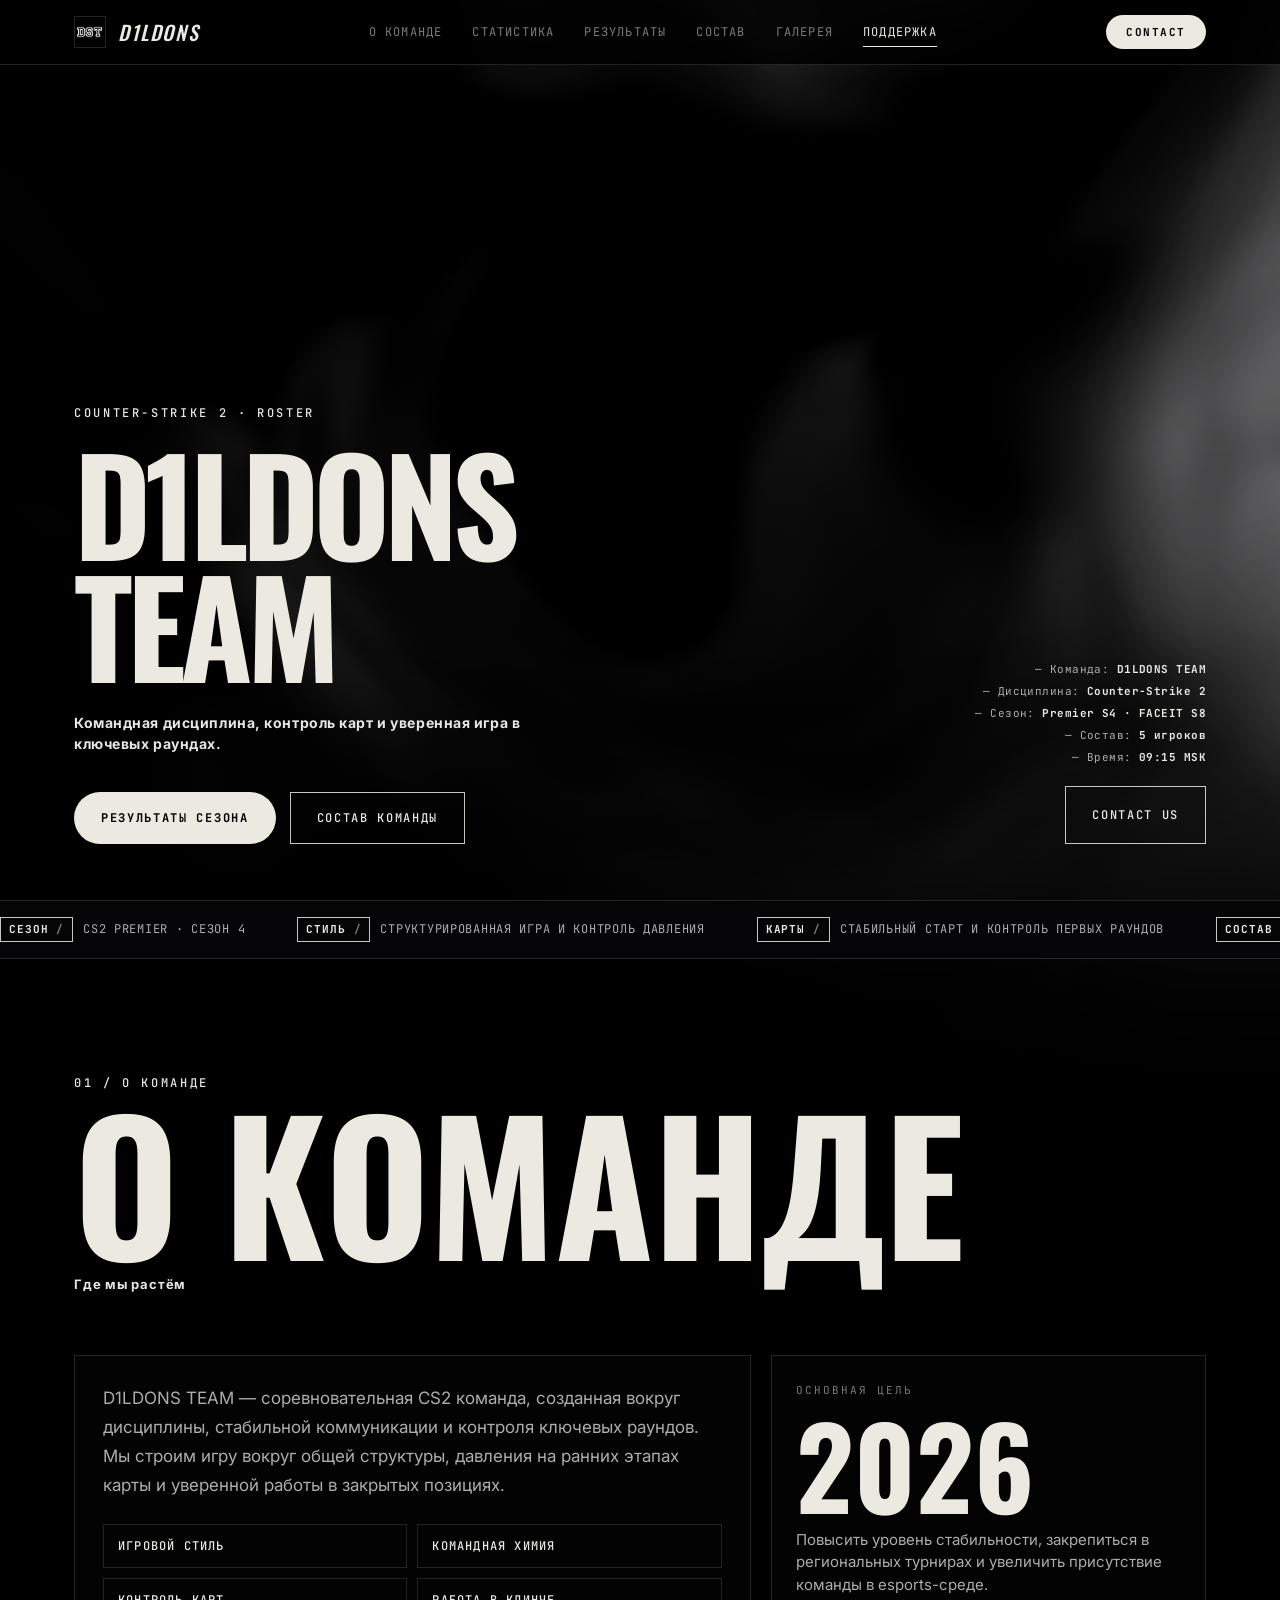
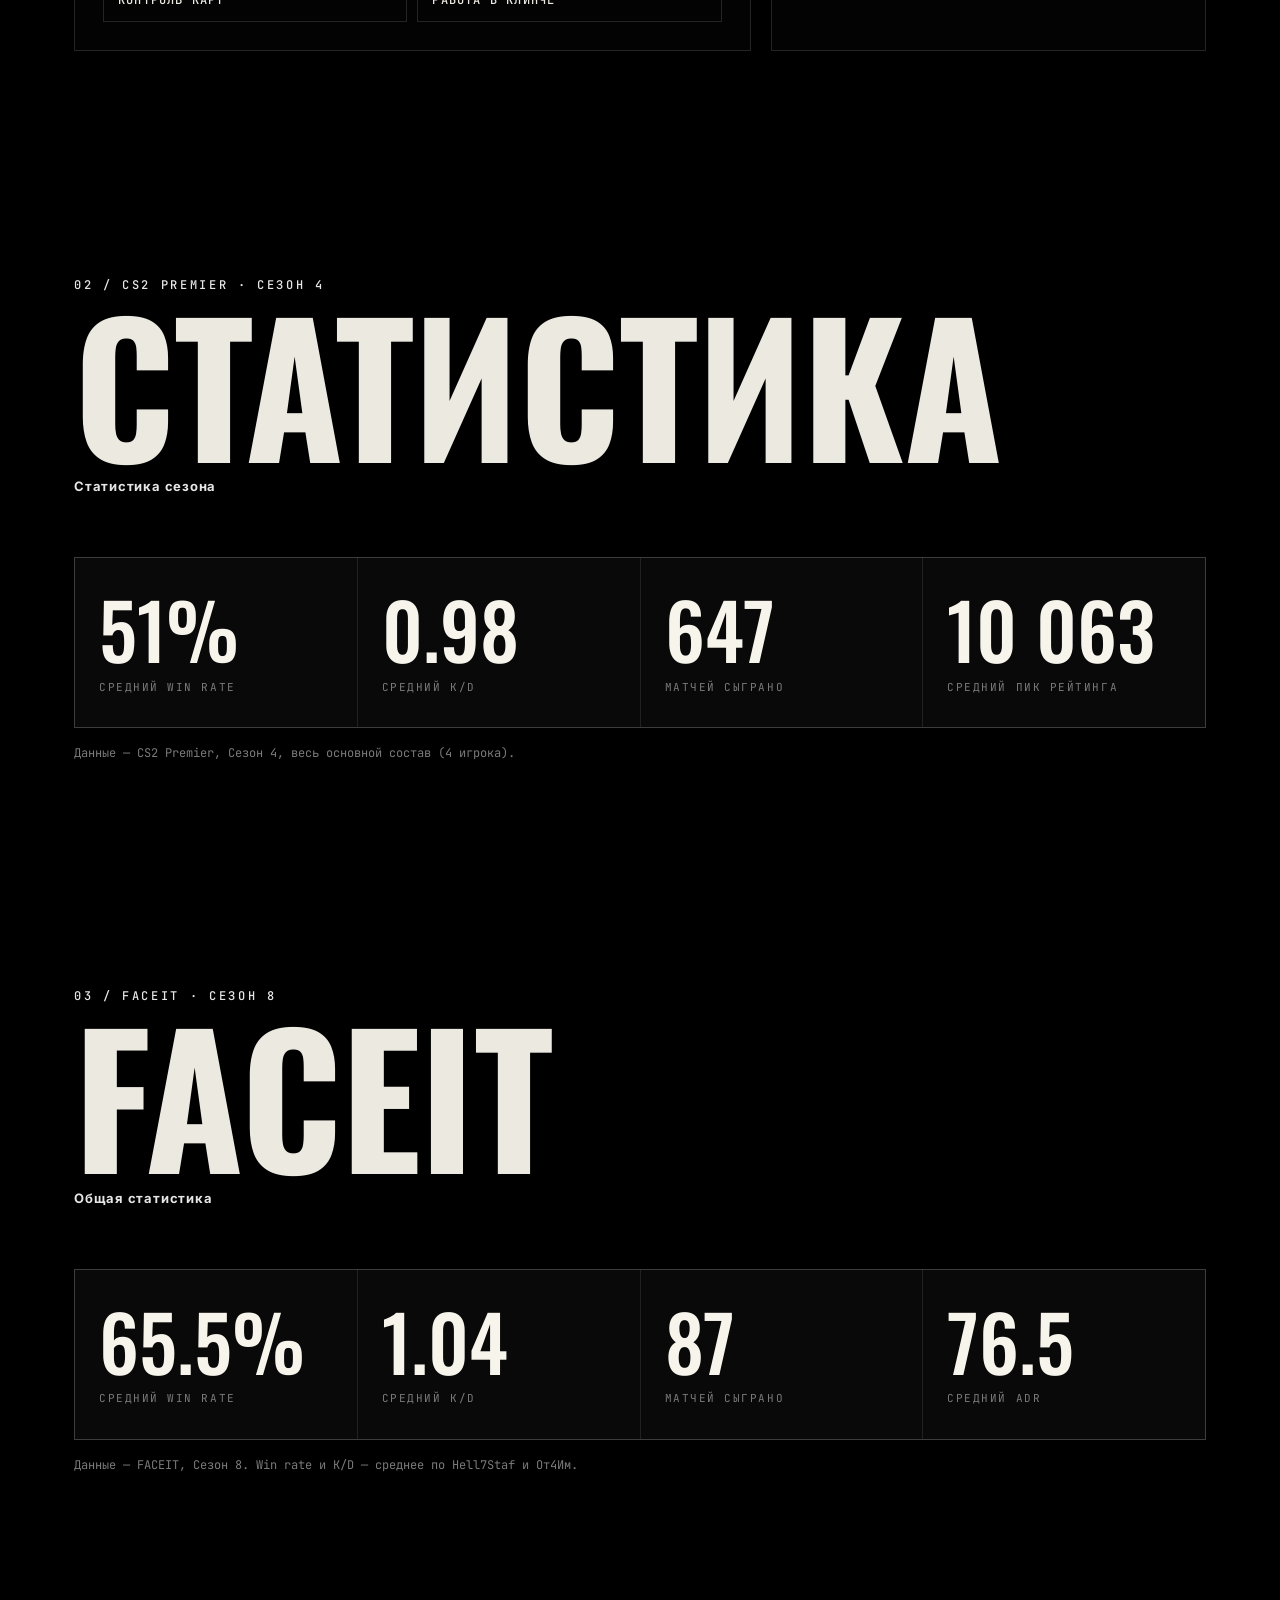
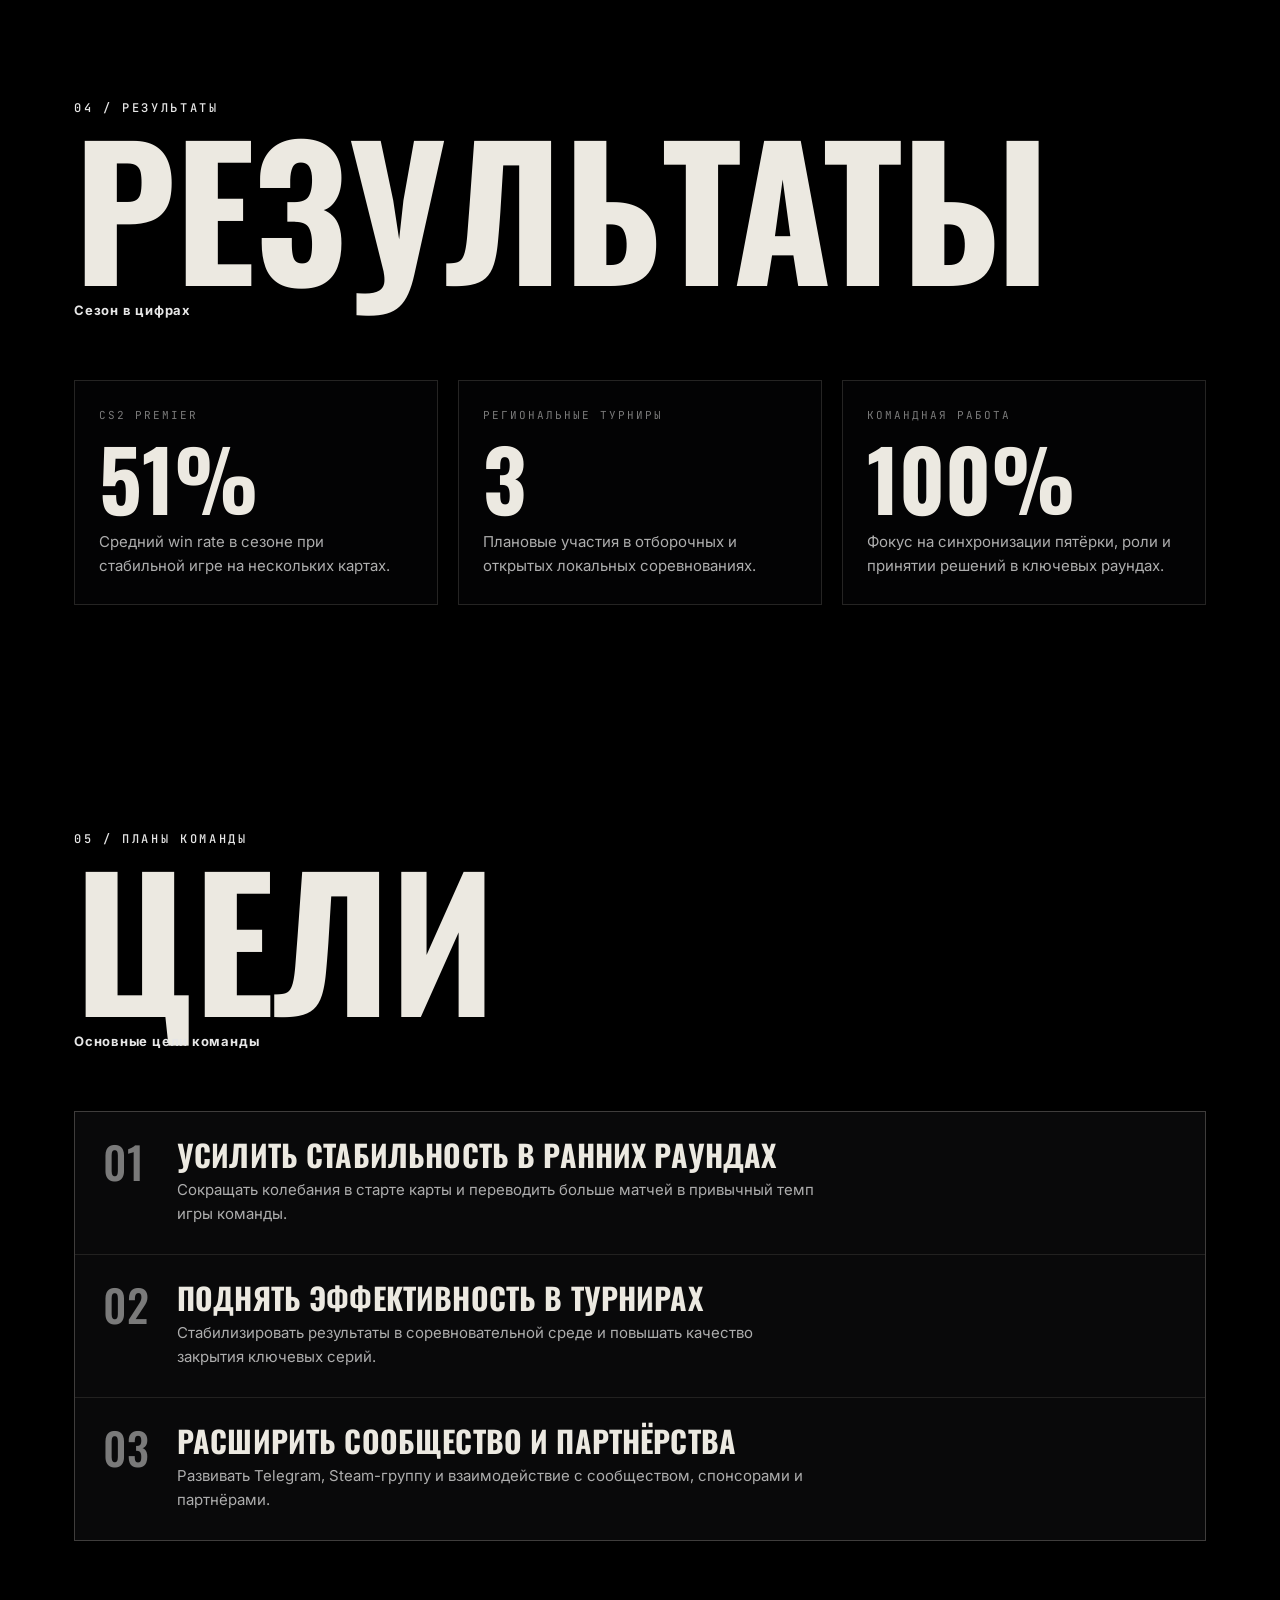
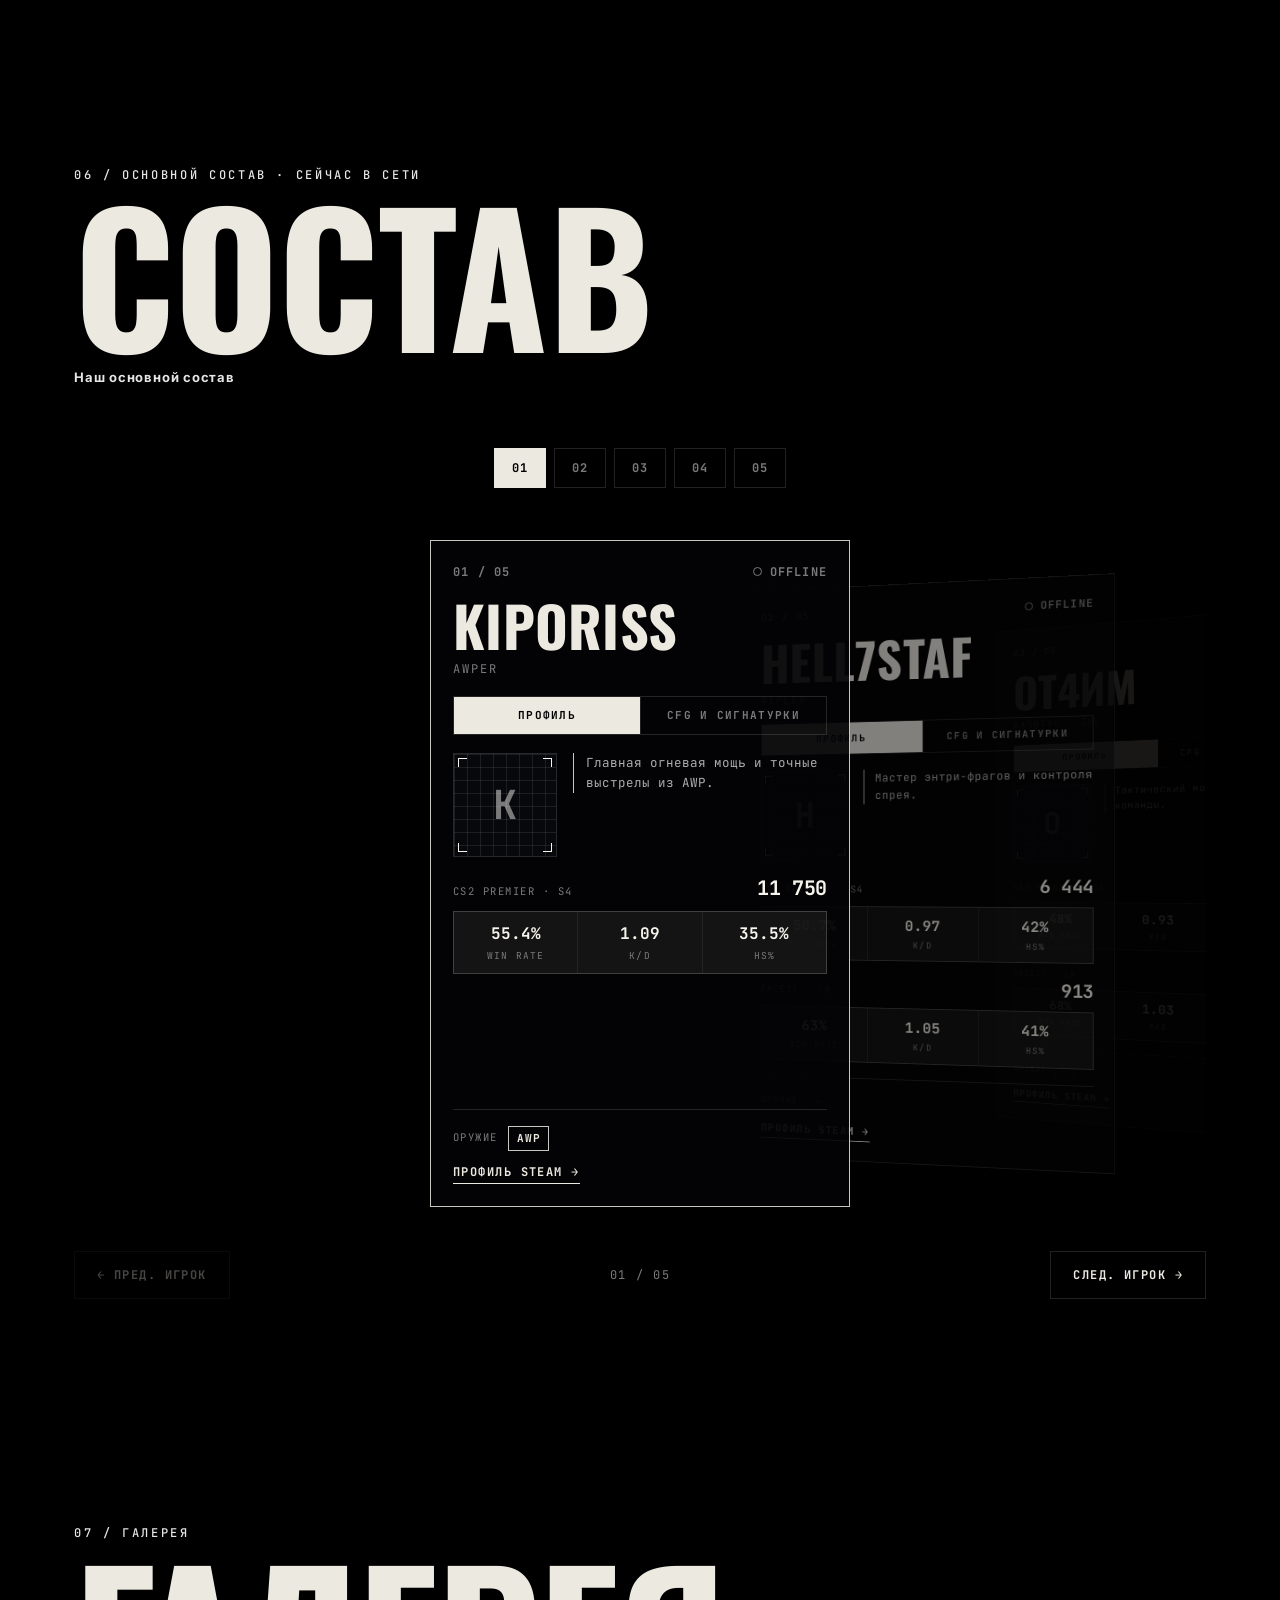
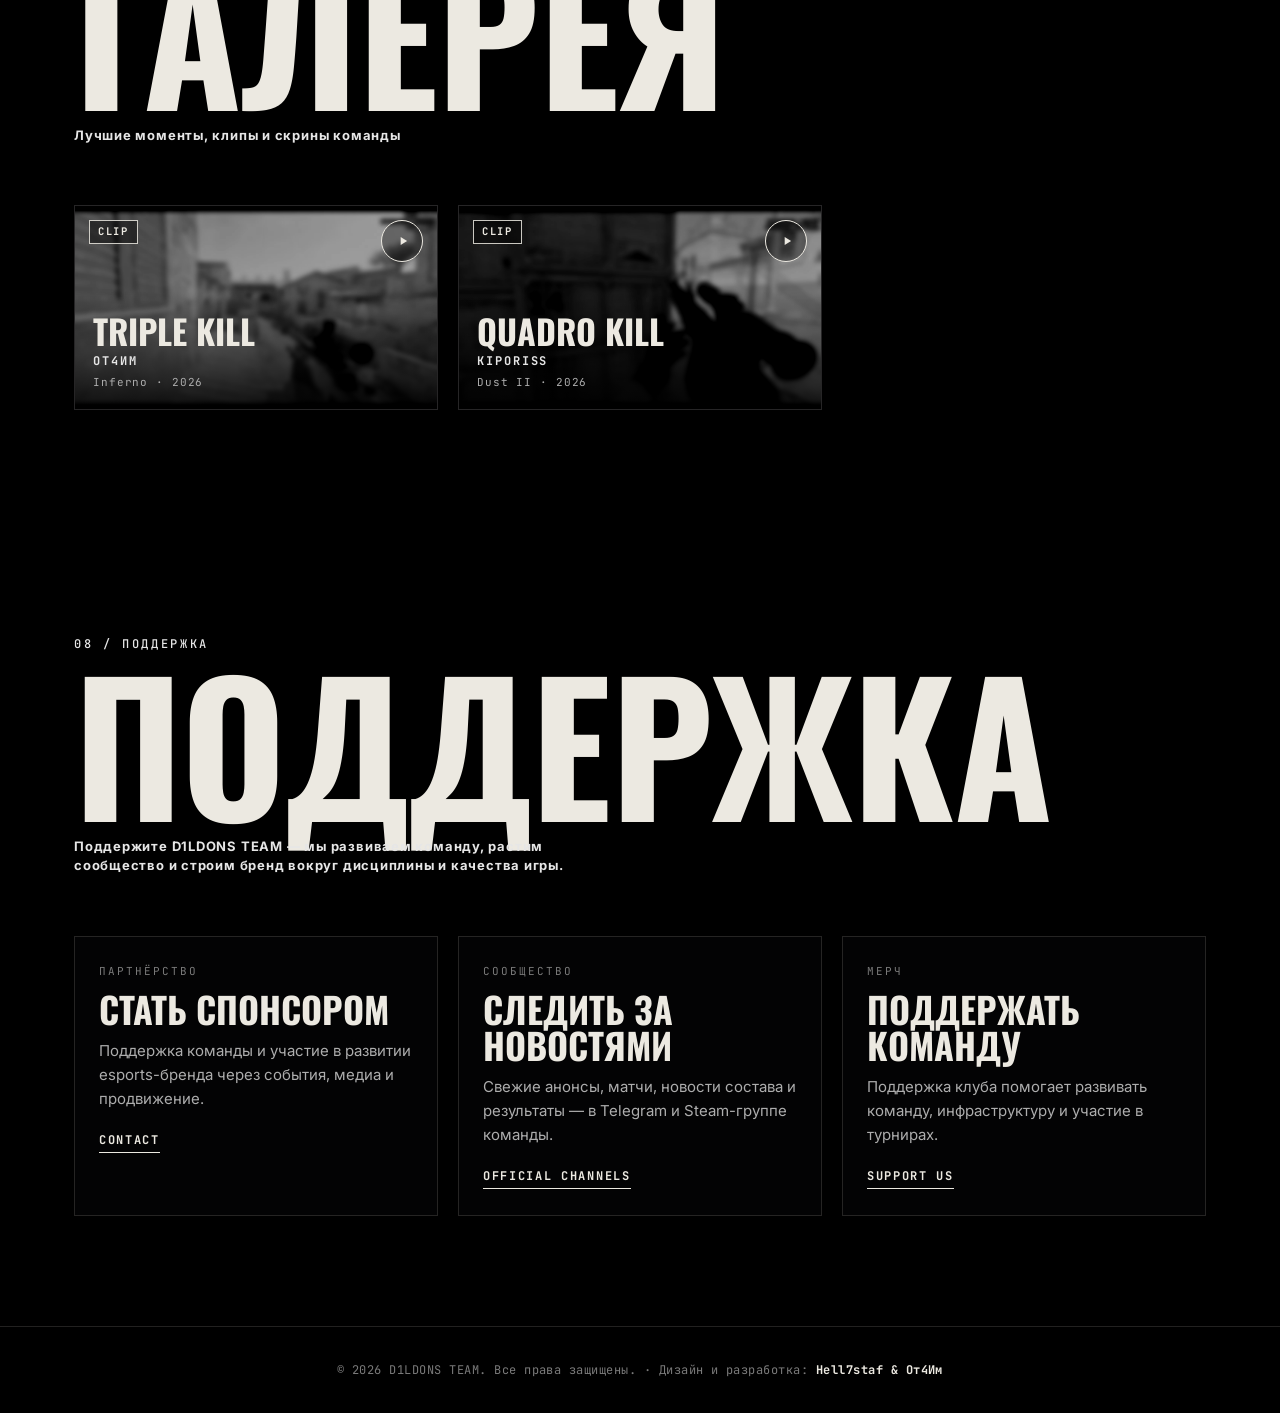
==== commit 0dbabf26: "Add files via upload" ====
--- a/index.html
+++ b/index.html
@@ -6,7 +6,16 @@
 <title>D1LDONS TEAM | CS2</title>
 <meta name="theme-color" content="#000000">
 <link rel="icon" href="image.png">
-<script>document.documentElement.className += ' js';</script>
+<script>
+(function () {
+  var d = document.documentElement, n = navigator, c = n.connection || {};
+  d.className += ' js';
+  // «Облегчённый» режим: телефоны, сенсорные экраны, слабые устройства, экономия трафика
+  var lite = (window.matchMedia && matchMedia('(pointer:coarse)').matches) || window.innerWidth <= 860 ||
+    (n.deviceMemory && n.deviceMemory <= 4) || (n.hardwareConcurrency && n.hardwareConcurrency <= 4) || c.saveData;
+  if (lite) d.className += ' lite';
+})();
+</script>
 
 <!-- SEO -->
 <meta name="google-site-verification" content="IWuz9sOUUEmOnU_aYL1xTTpv0neCDigroC9-tilS-Aw">
@@ -30,7 +39,7 @@
 
 <link rel="preconnect" href="https://fonts.googleapis.com">
 <link rel="preconnect" href="https://fonts.gstatic.com" crossorigin>
-<link href="https://fonts.googleapis.com/css2?family=Inter:wght@400;500;700;900&family=JetBrains+Mono:wght@400;500;700&family=Oswald:wght@500;600;700&display=swap" rel="stylesheet">
+<link href="https://fonts.googleapis.com/css2?family=Inter:wght@400;500;700&family=JetBrains+Mono:wght@400;500;700&family=Oswald:wght@500;700&display=swap" rel="stylesheet">
 <link rel="stylesheet" href="style.css">
 <link rel="stylesheet" href="theme.css">
 </head>
@@ -57,7 +66,7 @@
       <a href="#stats">Статистика</a>
       <a href="#results">Результаты</a>
       <a href="#roster">Состав</a>
-      <a href="#highlights">Моменты</a>
+      <a href="#gallery">Галерея</a>
       <a href="#support">Поддержка</a>
     </div>
     <a class="nav-pill" href="https://t.me/DLST_Esport" target="_blank" rel="noopener">Contact</a>
@@ -272,40 +281,53 @@
   </div>
 </section>
 
-<section id="highlights">
-  <div class="wrap">
-    <div class="head reveal">
-      <span class="eyebrow">07 / Broadcast reel</span>
-      <h2>Моменты</h2>
-      <p class="subtitle">Лучшие моменты</p>
-    </div>
-    <div class="clip-grid reveal-group">
-      <div class="clip reveal-item">
-        <div class="clip-poster" data-video-target="clip-video-1">
-          <img class="poster-img" src="clip1-poster.jpg" alt="" loading="lazy">
-          <span class="moment-tag">Triple Kill</span>
-          <span class="player-name">От4Им</span>
-          <span class="play-ring"><svg viewBox="0 0 24 24" aria-hidden="true"><path d="M8 5v14l11-7z"/></svg></span>
-        </div>
-        <video id="clip-video-1" src="video_1.mp4" controls preload="metadata"></video>
-        <div class="clip-info">
-          <h3>От4Им: AWP Triple kill</h3>
-          <span class="tag-info">Inferno · 2026</span>
-        </div>
-      </div>
-      <div class="clip reveal-item">
-        <div class="clip-poster" data-video-target="clip-video-2">
-          <img class="poster-img" src="clip2-poster.jpg" alt="" loading="lazy">
-          <span class="moment-tag">Quadro Kill</span>
-          <span class="player-name">Kiporiss</span>
-          <span class="play-ring"><svg viewBox="0 0 24 24" aria-hidden="true"><path d="M8 5v14l11-7z"/></svg></span>
-        </div>
-        <video id="clip-video-2" src="video_2.mp4" controls preload="metadata"></video>
-        <div class="clip-info">
-          <h3>Kiporiss: Quadro kill</h3>
-          <span class="tag-info">Dust II · 2026</span>
-        </div>
-      </div>
+<section id="gallery">
+  <span id="highlights" aria-hidden="true"></span>
+  <div class="wrap">
+    <div class="head reveal">
+      <span class="eyebrow">07 / Галерея</span>
+      <h2>Галерея</h2>
+      <p class="subtitle">Лучшие моменты, клипы и скрины команды</p>
+    </div>
+
+    <!--
+      Как добавить скриншот: скопируйте блок <div class="reveal-item">…</div> ниже, поставьте
+      data-type="image", в data-src укажите файл, в <img class="gal-thumb"> — тот же файл
+      (тег <video class="gal-preview"> для картинки удалите). Клип: data-type="video", data-src="файл.mp4",
+      data-poster="постер.jpg".
+    -->
+    <div class="gal-grid reveal-group">
+
+      <div class="reveal-item">
+        <button class="gal-item" type="button" data-type="video" data-src="video_1.mp4" data-poster="clip1-poster.jpg" data-title="От4Им: AWP Triple kill" data-meta="Inferno · 2026" aria-label="Открыть клип: От4Им, AWP Triple kill">
+          <img class="gal-thumb" src="clip1-poster.jpg" alt="" loading="lazy">
+          <video class="gal-preview" src="video_1.mp4" muted loop playsinline preload="none" tabindex="-1" aria-hidden="true"></video>
+          <span class="gal-badge">CLIP</span>
+          <span class="gal-icon"><svg viewBox="0 0 24 24" aria-hidden="true"><path d="M8 5v14l11-7z"/></svg></span>
+          <span class="gal-cap">
+            <b class="gal-moment">Triple Kill</b>
+            <span class="gal-name">От4Им</span>
+            <span class="gal-meta">Inferno · 2026</span>
+          </span>
+          <i class="gal-bar"></i>
+        </button>
+      </div>
+
+      <div class="reveal-item">
+        <button class="gal-item" type="button" data-type="video" data-src="video_2.mp4" data-poster="clip2-poster.jpg" data-title="Kiporiss: Quadro kill" data-meta="Dust II · 2026" aria-label="Открыть клип: Kiporiss, Quadro kill">
+          <img class="gal-thumb" src="clip2-poster.jpg" alt="" loading="lazy">
+          <video class="gal-preview" src="video_2.mp4" muted loop playsinline preload="none" tabindex="-1" aria-hidden="true"></video>
+          <span class="gal-badge">CLIP</span>
+          <span class="gal-icon"><svg viewBox="0 0 24 24" aria-hidden="true"><path d="M8 5v14l11-7z"/></svg></span>
+          <span class="gal-cap">
+            <b class="gal-moment">Quadro Kill</b>
+            <span class="gal-name">Kiporiss</span>
+            <span class="gal-meta">Dust II · 2026</span>
+          </span>
+          <i class="gal-bar"></i>
+        </button>
+      </div>
+
     </div>
   </div>
 </section>
@@ -362,7 +384,7 @@
 <script>
 /* Размытый фон появляется плавно по мере прокрутки первого экрана */
 (function () {
-  var root = document.documentElement, ticking = false;
+  var root = document.querySelector('.bg-blur') || document.documentElement, ticking = false;
   function update() {
     ticking = false;
     var s = Math.min(1, Math.max(0, window.scrollY / (window.innerHeight * 0.9)));
--- a/theme.css
+++ b/theme.css
@@ -133,6 +133,93 @@
 
 footer strong{ color:var(--fg); }
 
+/* ---------- Галерея (клипы и скрины, автопревью по наведению) ---------- */
+.gal-grid{ display:grid; grid-template-columns:repeat(auto-fill, minmax(min(300px, 100%), 1fr)); gap:20px; }
+.gal-item{
+  position:relative; display:block; width:100%; aspect-ratio:16/9; padding:0; overflow:hidden;
+  background:#050507; border:1px solid var(--line); color:var(--fg); text-align:left; cursor:pointer;
+  transition:border-color .5s var(--ease), transform .6s var(--ease);
+}
+.gal-item:hover, .gal-item:focus-visible{ border-color:var(--line-strong); transform:translateY(-3px); }
+.gal-thumb, .gal-preview{
+  position:absolute; inset:0; width:100%; height:100%; object-fit:cover;
+  filter:grayscale(100%) contrast(125%) brightness(.62);
+  transition:filter .6s var(--ease), transform .8s var(--ease), opacity .4s var(--ease);
+}
+.gal-preview{ opacity:0; pointer-events:none; }
+.gal-item.is-previewing .gal-preview{ opacity:1; }
+.gal-item:hover .gal-thumb, .gal-item:hover .gal-preview{ filter:grayscale(100%) contrast(125%) brightness(.85); transform:scale(1.04); }
+.gal-item::after{
+  content:''; position:absolute; inset:0; pointer-events:none;
+  background:linear-gradient(to top, rgba(0,0,0,.88), transparent 58%);
+}
+.gal-badge{
+  position:absolute; left:14px; top:14px; z-index:2; padding:3px 8px;
+  font-family:var(--mono); font-size:10.5px; font-weight:700; letter-spacing:.16em;
+  border:1px solid var(--line-strong); background:rgba(0,0,0,.45);
+}
+.gal-icon{
+  position:absolute; right:14px; top:14px; z-index:2; width:42px; height:42px; border-radius:50%;
+  border:1px solid var(--fg); background:rgba(0,0,0,.35);
+  display:flex; align-items:center; justify-content:center;
+  transition:background .4s var(--ease);
+}
+.gal-icon svg{ width:14px; height:14px; margin-left:2px; fill:var(--fg); transition:fill .4s var(--ease); }
+.gal-item:hover .gal-icon{ background:var(--fg); }
+.gal-item:hover .gal-icon svg{ fill:var(--bg); }
+.gal-item[data-type="image"] .gal-icon{ display:none; }
+.gal-cap{ position:absolute; left:0; right:0; bottom:0; z-index:2; padding:16px 18px 18px; display:flex; flex-direction:column; gap:4px; }
+.gal-moment{ font-family:var(--display); font-weight:700; font-size:clamp(26px,3vw,34px); line-height:1; text-transform:uppercase; }
+.gal-name{ font-family:var(--mono); font-size:12px; font-weight:700; letter-spacing:.16em; text-transform:uppercase; color:var(--cool); }
+.gal-meta{ font-family:var(--mono); font-size:11px; letter-spacing:.08em; color:var(--soft); }
+.gal-bar{ position:absolute; left:0; bottom:0; height:2px; width:100%; z-index:3; background:var(--fg); transform:scaleX(0); transform-origin:0 50%; }
+.gal-item.is-previewing .gal-bar{ animation:galbar 6s linear infinite; }
+@keyframes galbar{ from{ transform:scaleX(0); } to{ transform:scaleX(1); } }
+
+/* просмотр клипа/скрина */
+.lightbox{
+  position:fixed; inset:0; z-index:400; display:flex; align-items:center; justify-content:center;
+  padding:18px; background:rgba(0,0,0,.94); opacity:0; transition:opacity .3s var(--ease);
+}
+.lightbox[hidden]{ display:none; }
+.lightbox.open{ opacity:1; }
+.lb-inner{ width:min(1080px, 100%); }
+.lb-stage video, .lb-stage img{ display:block; width:100%; max-height:76vh; object-fit:contain; background:#000; border:1px solid var(--line); }
+.lb-stage [hidden]{ display:none; }
+.lb-cap{ display:flex; justify-content:space-between; align-items:center; gap:14px; margin-top:12px; flex-wrap:wrap; }
+.lb-title{ display:block; font-family:var(--display); font-size:22px; font-weight:700; text-transform:uppercase; line-height:1.1; }
+.lb-meta{ display:block; margin-top:4px; font-family:var(--mono); font-size:11px; letter-spacing:.08em; color:var(--soft); }
+.lb-btns{ display:flex; gap:8px; }
+.lb-btns button{
+  padding:10px 16px; border:1px solid var(--line-strong);
+  font-family:var(--mono); font-size:11px; font-weight:700; letter-spacing:.14em; text-transform:uppercase;
+  transition:background .4s var(--ease), color .4s var(--ease);
+}
+.lb-btns button:hover{ background:var(--fg); color:var(--bg); }
+.lb-btns button[hidden]{ display:none; }
+body.no-scroll{ overflow:hidden; }
+
+/* полоса прокрутки: трансформация вместо width (без перерасчёта макета) */
+.scroll-progress{ width:100%; transform:scaleX(0); transform-origin:0 50%; will-change:transform; }
+
+/* ---------- Облегчённый режим (класс .lite: телефоны и слабые устройства) ---------- */
+.lite body::after{ display:none; }                         /* зерно на весь экран — дорого */
+.lite header{ background:rgba(0,0,0,.88); -webkit-backdrop-filter:none; backdrop-filter:none; }
+.lite .panel, .lite .result-card, .lite .support-card, .lite .stat-card, .lite .tl-item{
+  background:rgba(4,4,6,.82); -webkit-backdrop-filter:none; backdrop-filter:none;
+}
+.lite .pcard{
+  background:rgba(4,4,6,.9); -webkit-backdrop-filter:none; backdrop-filter:none;
+  filter:none; will-change:auto; opacity:calc(1 - var(--ad) * .45);
+}
+.lite .pcard.is-far{ opacity:0; }
+.lite .bg-blur i{ animation:none; will-change:auto; }
+.lite .bg-blur i:nth-child(3){ display:none; }
+.lite .sky-clouds{ animation:none; }
+.lite .ticker-track{ animation-duration:50s; }
+.lite .lightbox{ background:#000; }
+.lite *{ -webkit-tap-highlight-color:transparent; }
+
 /* ---------- Адаптив ---------- */
 @media (max-width:860px){
   .nav-pill{ display:none; }
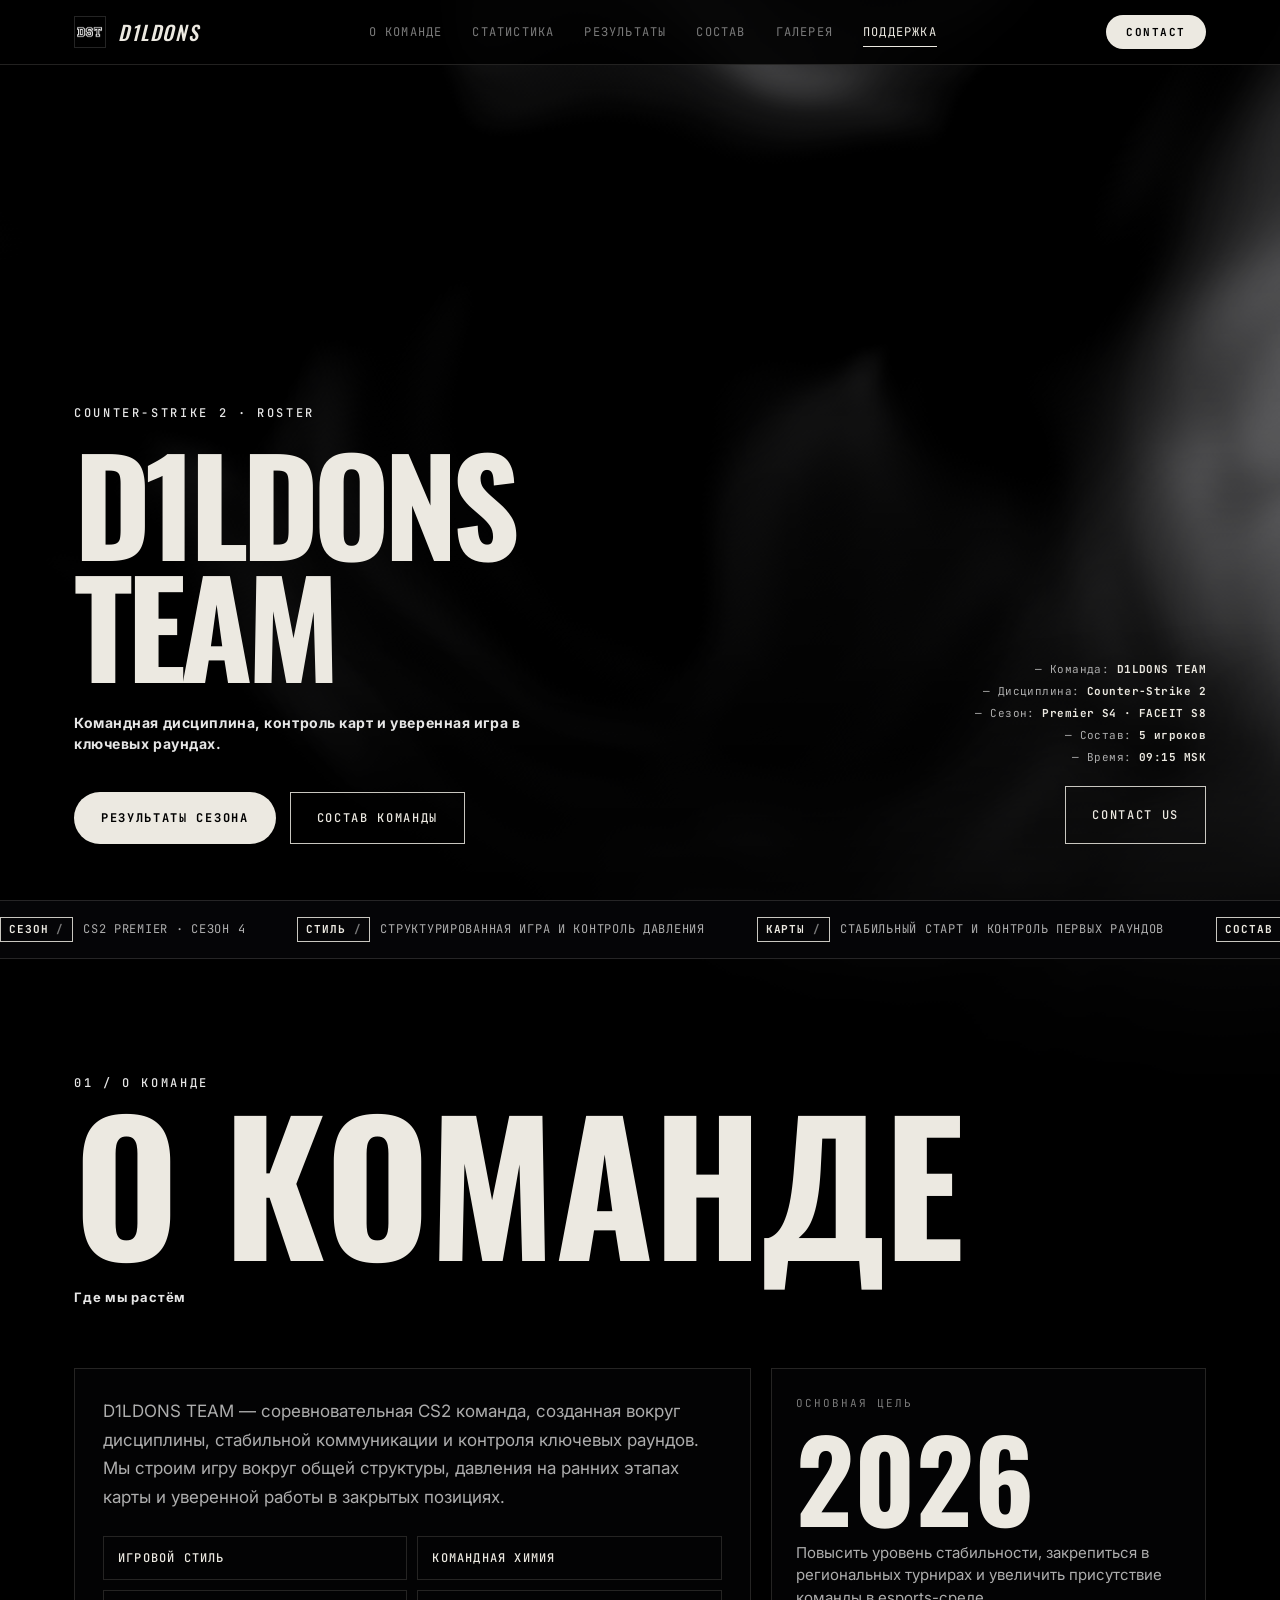
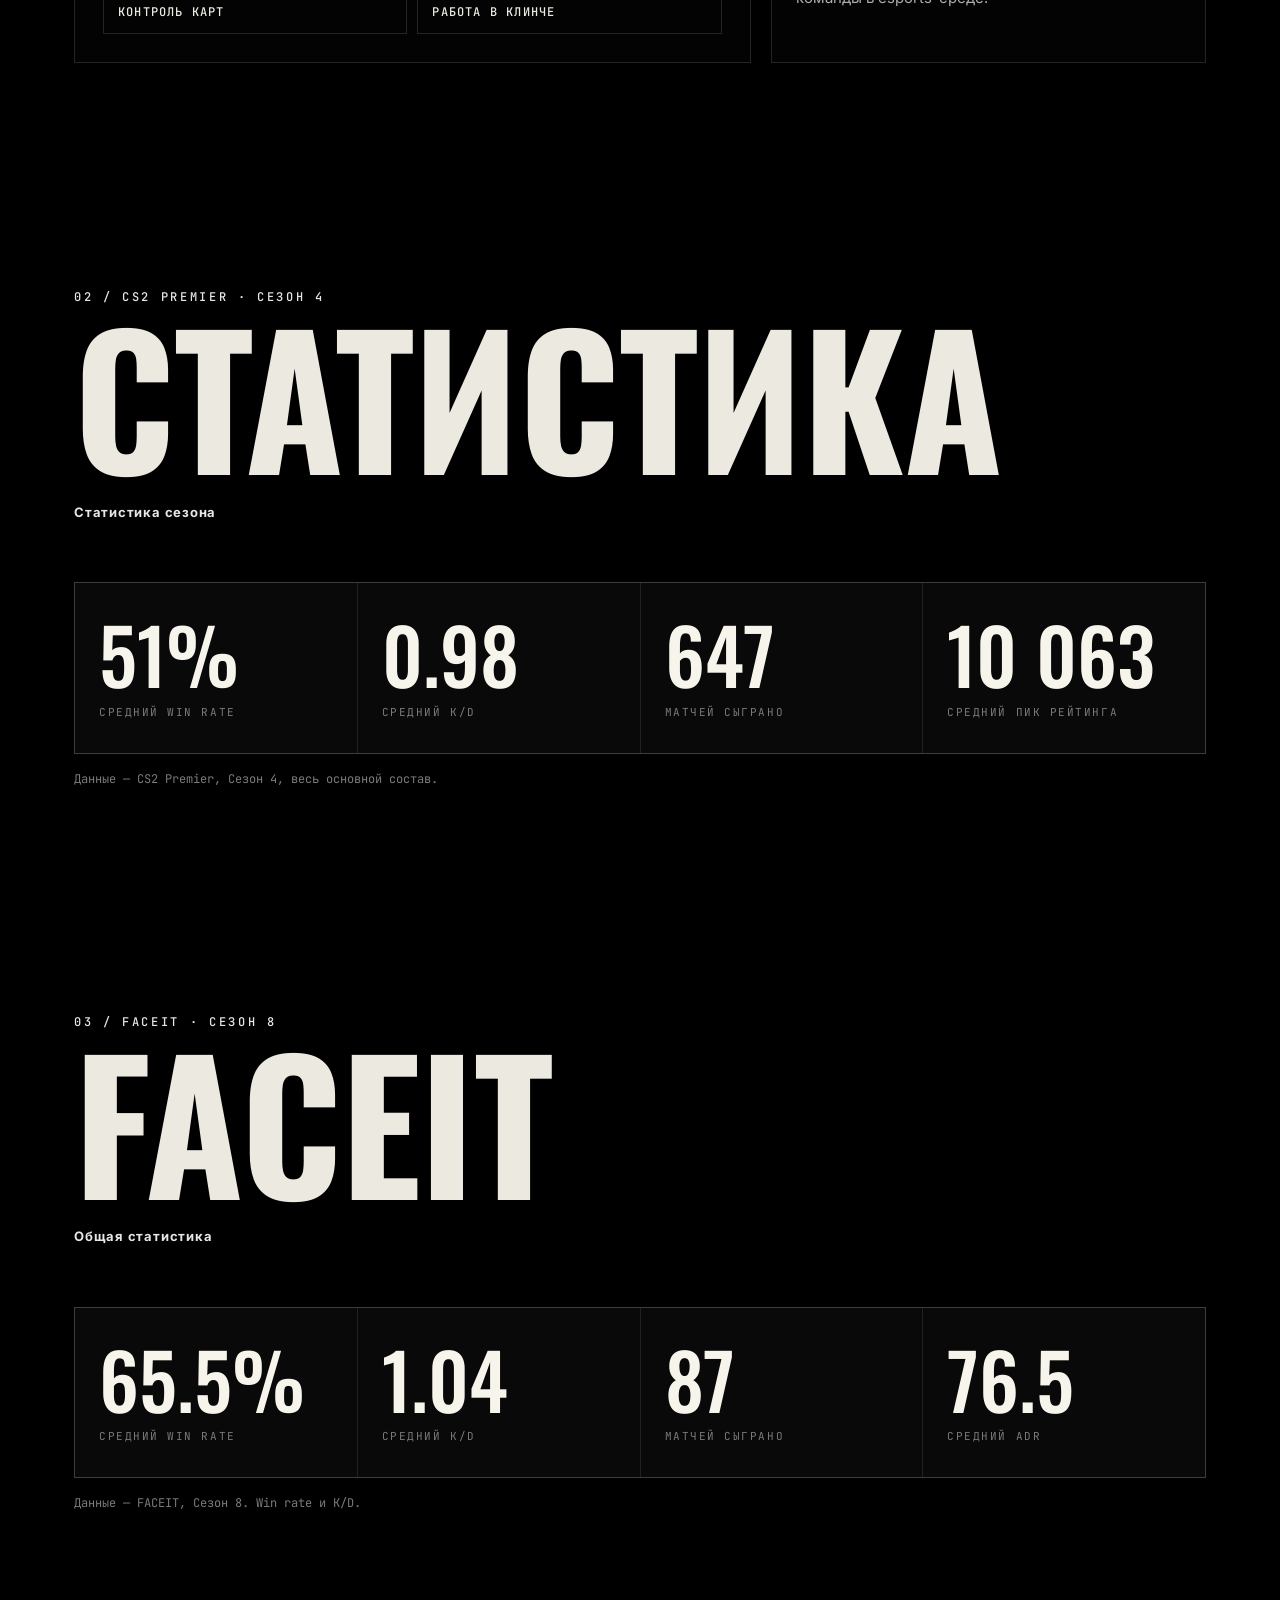
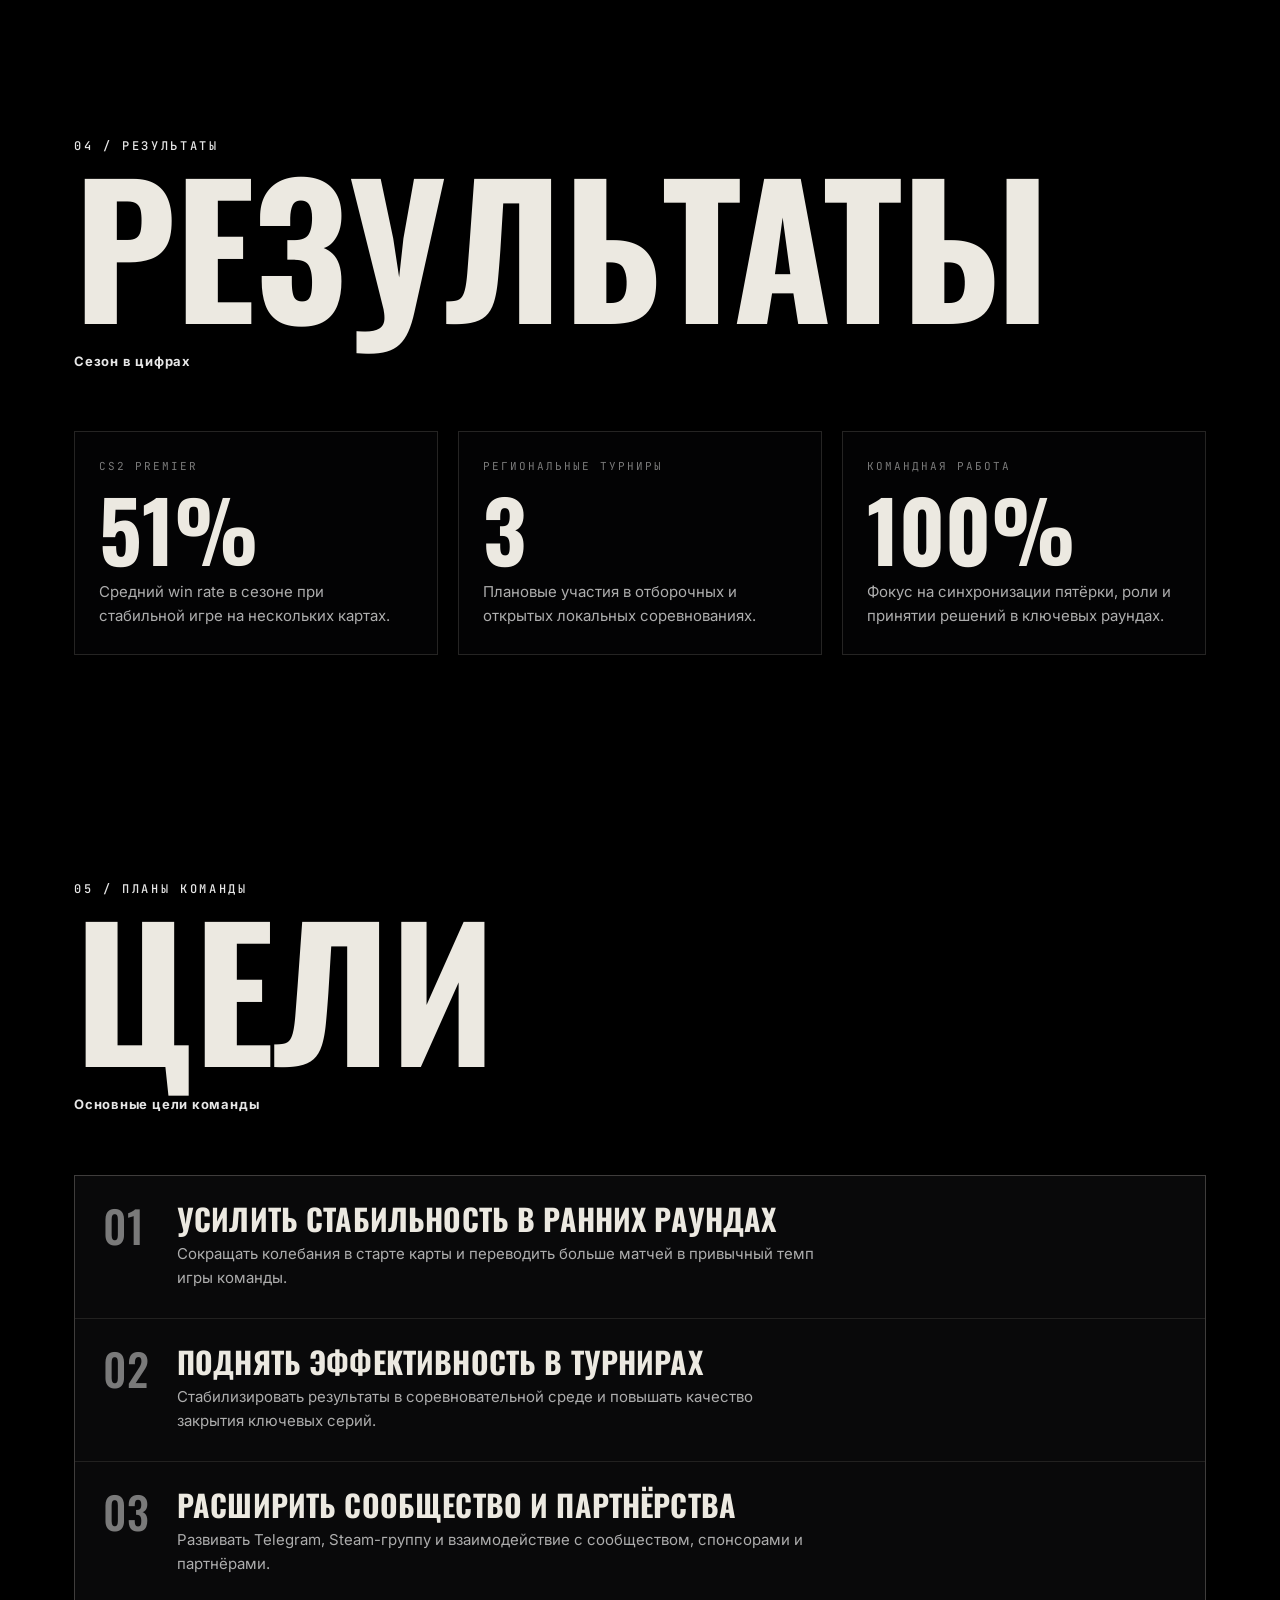
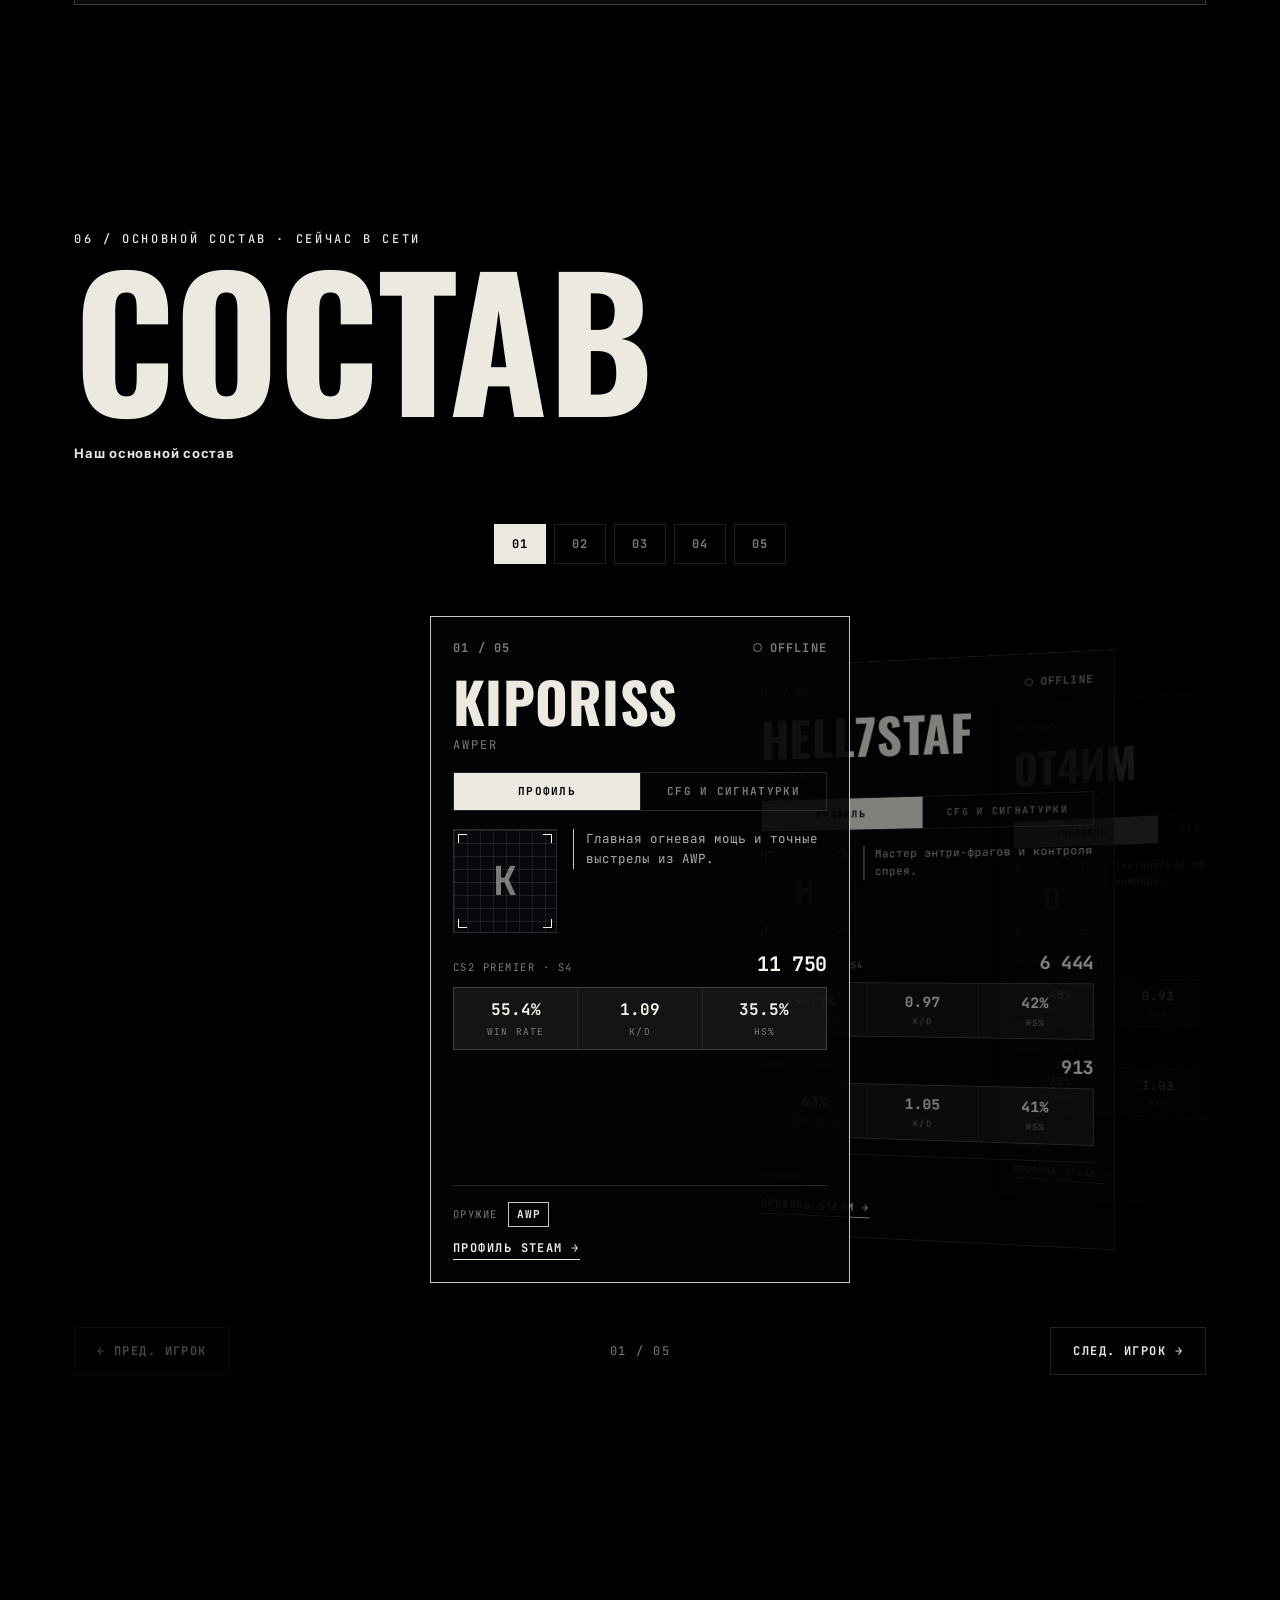
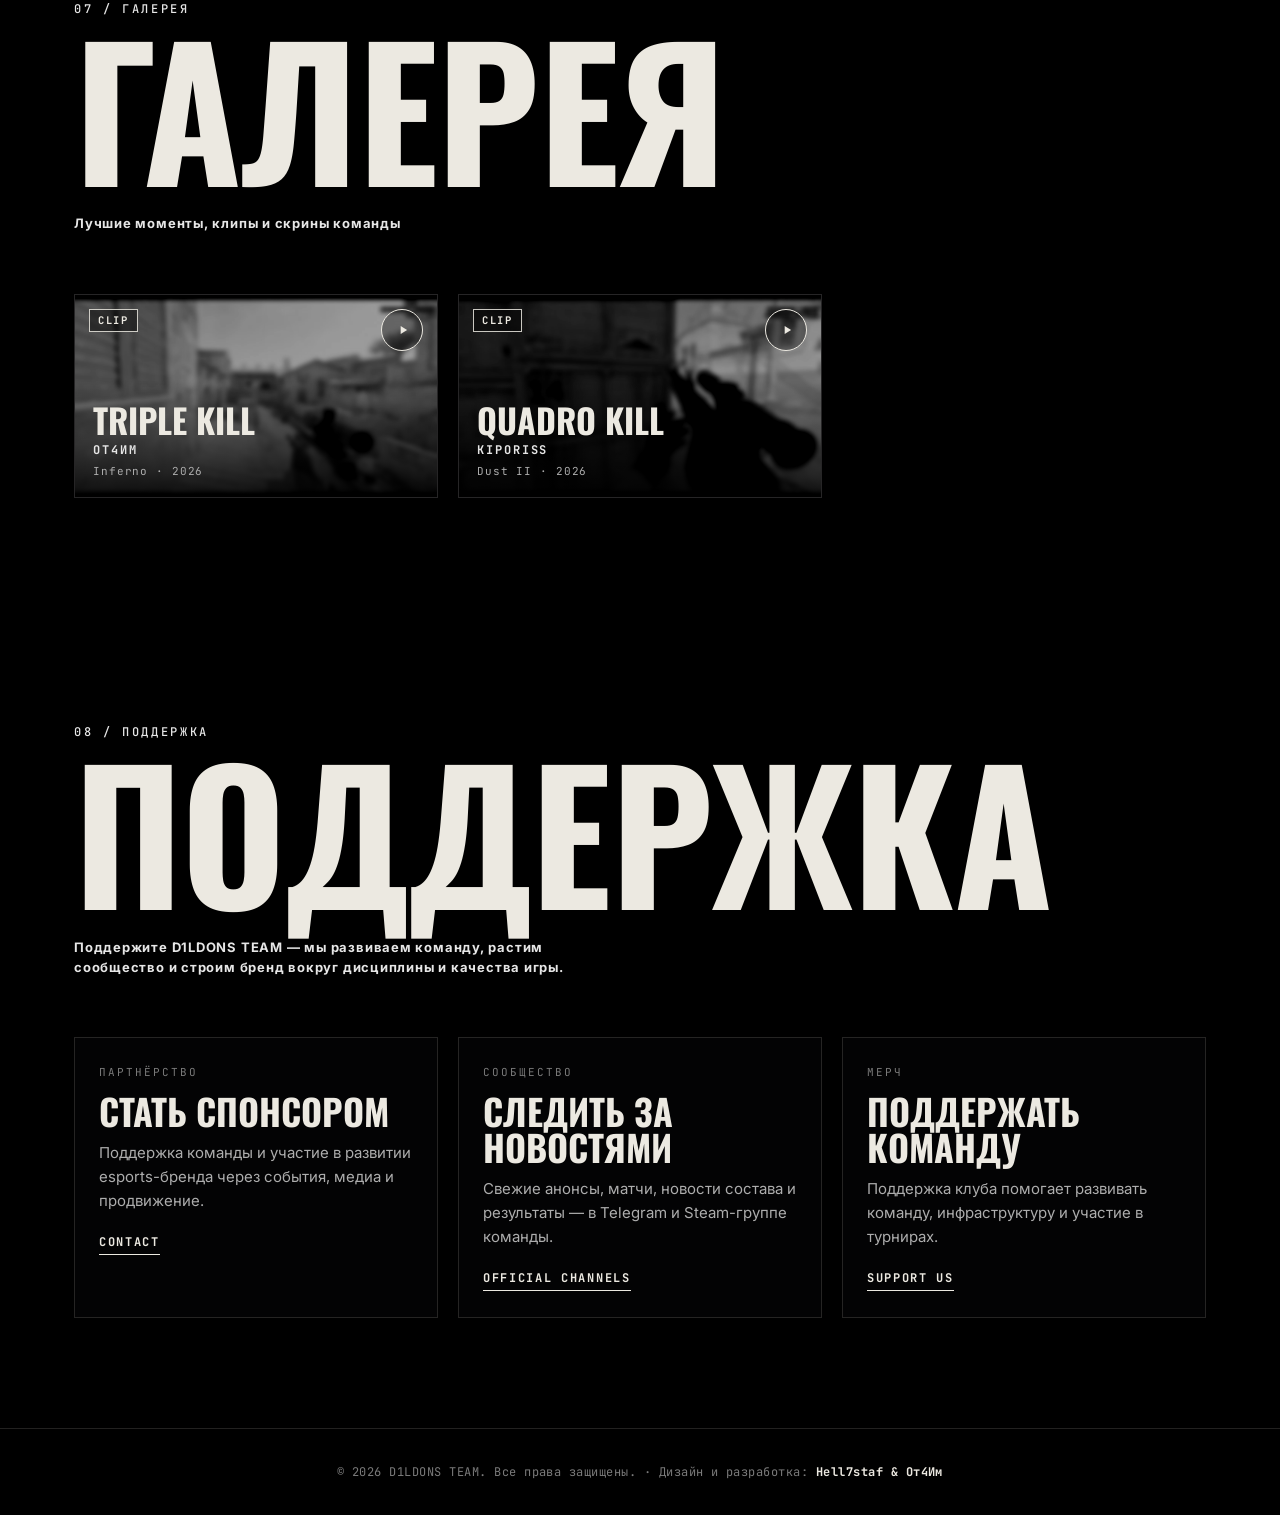
==== commit 73c03db4: "Update index.html" ====
--- a/index.html
+++ b/index.html
@@ -164,7 +164,7 @@
         <div class="lbl">Средний пик рейтинга</div>
       </div>
     </div>
-    <p class="stat-note">Данные — CS2 Premier, Сезон 4, весь основной состав (4 игрока).</p>
+    <p class="stat-note">Данные — CS2 Premier, Сезон 4, весь основной состав.</p>
   </div>
 </section>
 
@@ -193,7 +193,7 @@
         <div class="lbl">Средний ADR</div>
       </div>
     </div>
-    <p class="stat-note">Данные — FACEIT, Сезон 8. Win rate и K/D — среднее по Hell7Staf и От4Им.</p>
+    <p class="stat-note">Данные — FACEIT, Сезон 8. Win rate и K/D.</p>
   </div>
 </section>
 
--- a/theme.css
+++ b/theme.css
@@ -74,8 +74,8 @@
 .eyebrow{ color:var(--cool); }
 
 .head{ margin-bottom:60px; }
-.head h2{ font-size:clamp(60px,14vw,190px); line-height:.82; letter-spacing:-.005em; margin-top:14px; }
-.subtitle{ color:var(--cool); font-weight:700; font-size:13px; letter-spacing:.06em; margin-top:22px; max-width:520px; }
+.head h2{ font-size:clamp(60px,14vw,190px); line-height:.82; letter-spacing:-.005em; margin-top:14px; padding-bottom:.16em; } /* запас под «хвосты» БДЖЦ и др., чтобы подзаголовок не наезжал */
+.subtitle{ color:var(--cool); font-weight:700; font-size:13px; letter-spacing:.06em; margin-top:6px; max-width:520px; }
 
 /* ---------- HERO ---------- */
 .hero{ min-height:100svh; display:flex; align-items:flex-end; padding-top:120px; padding-bottom:56px; }
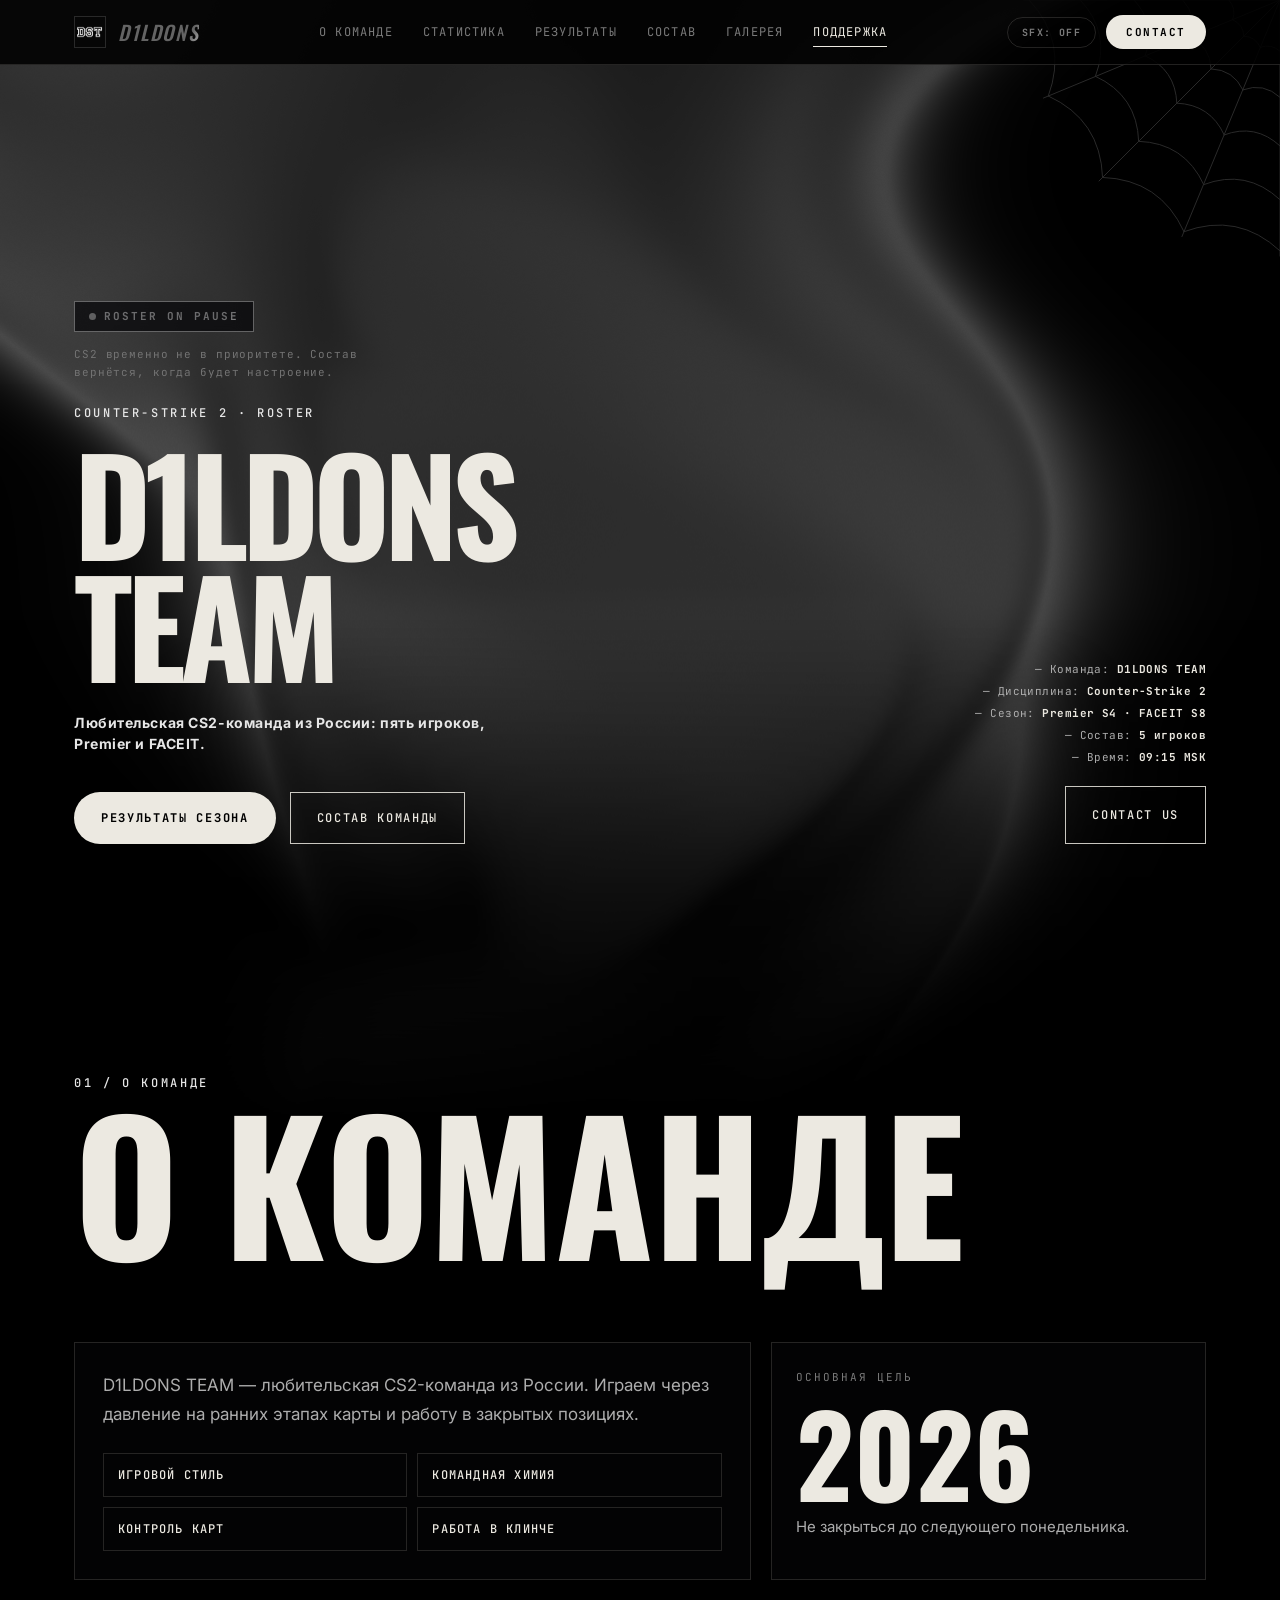
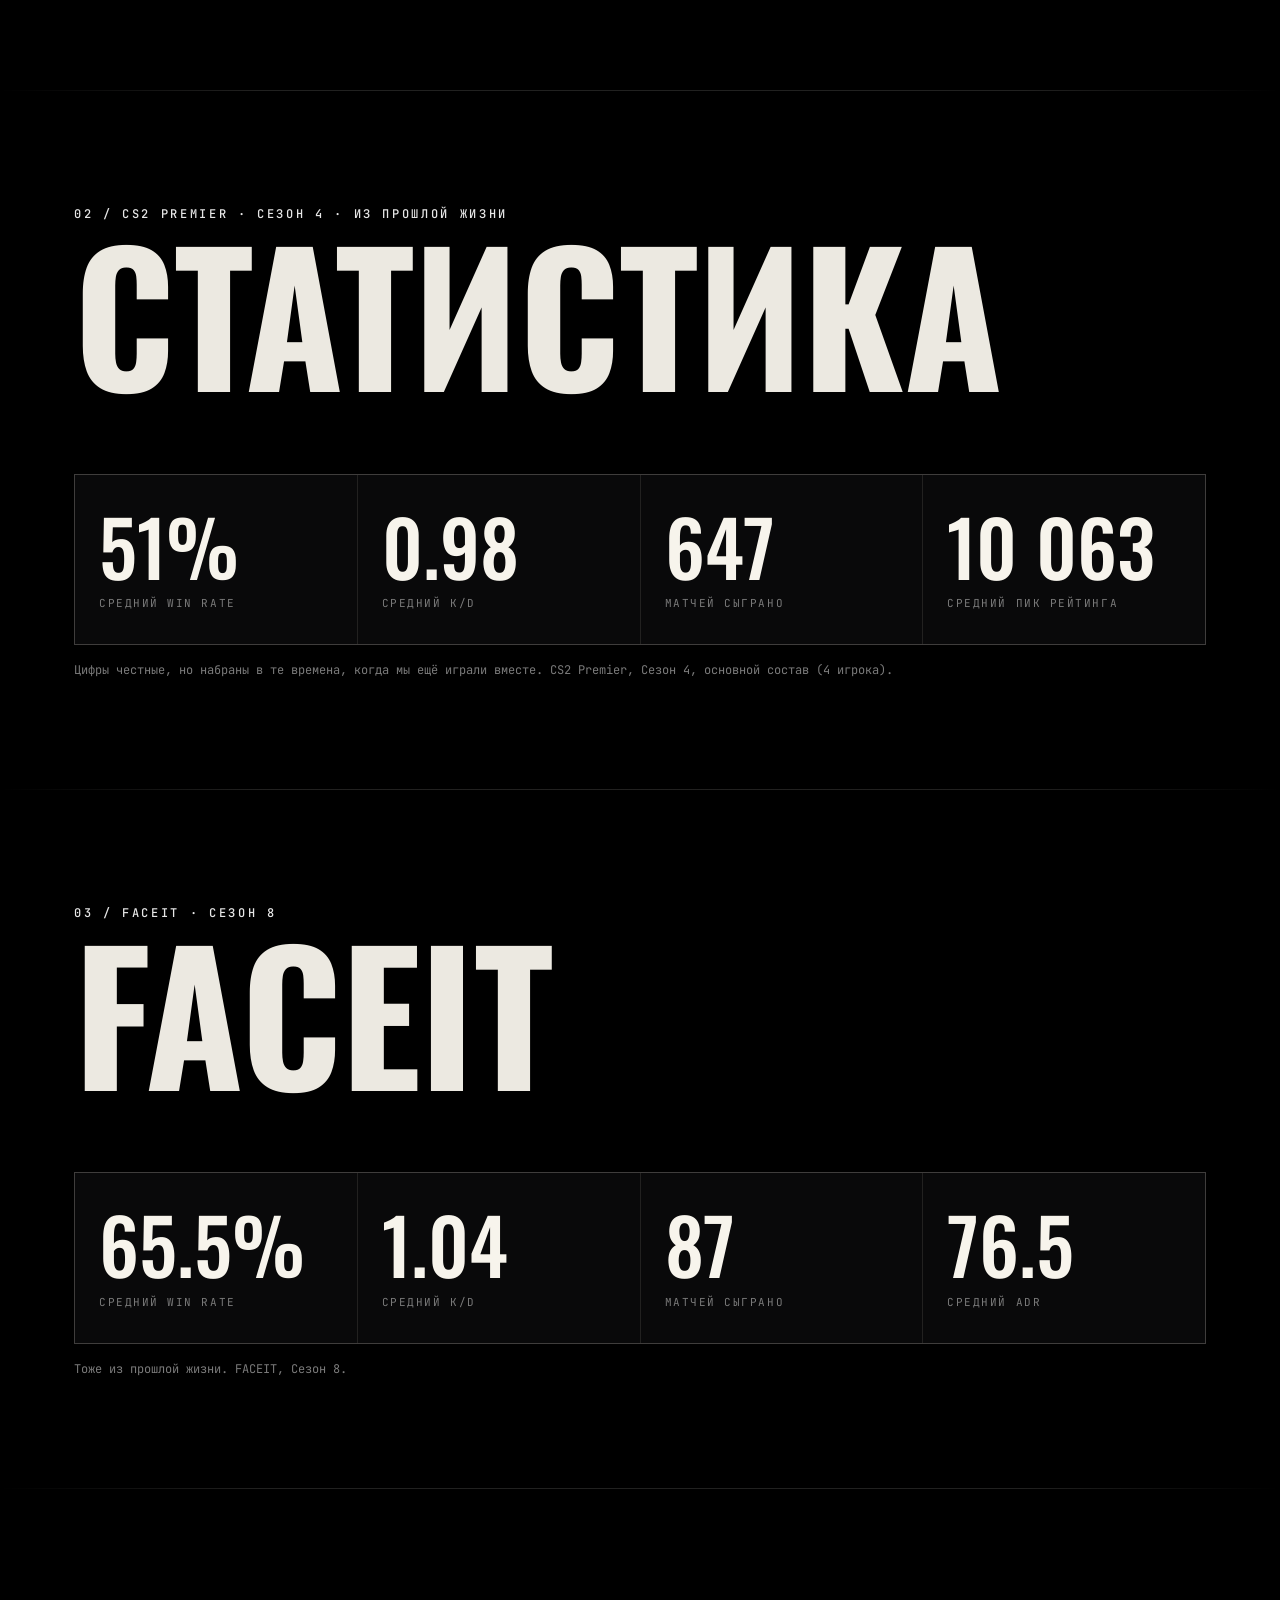
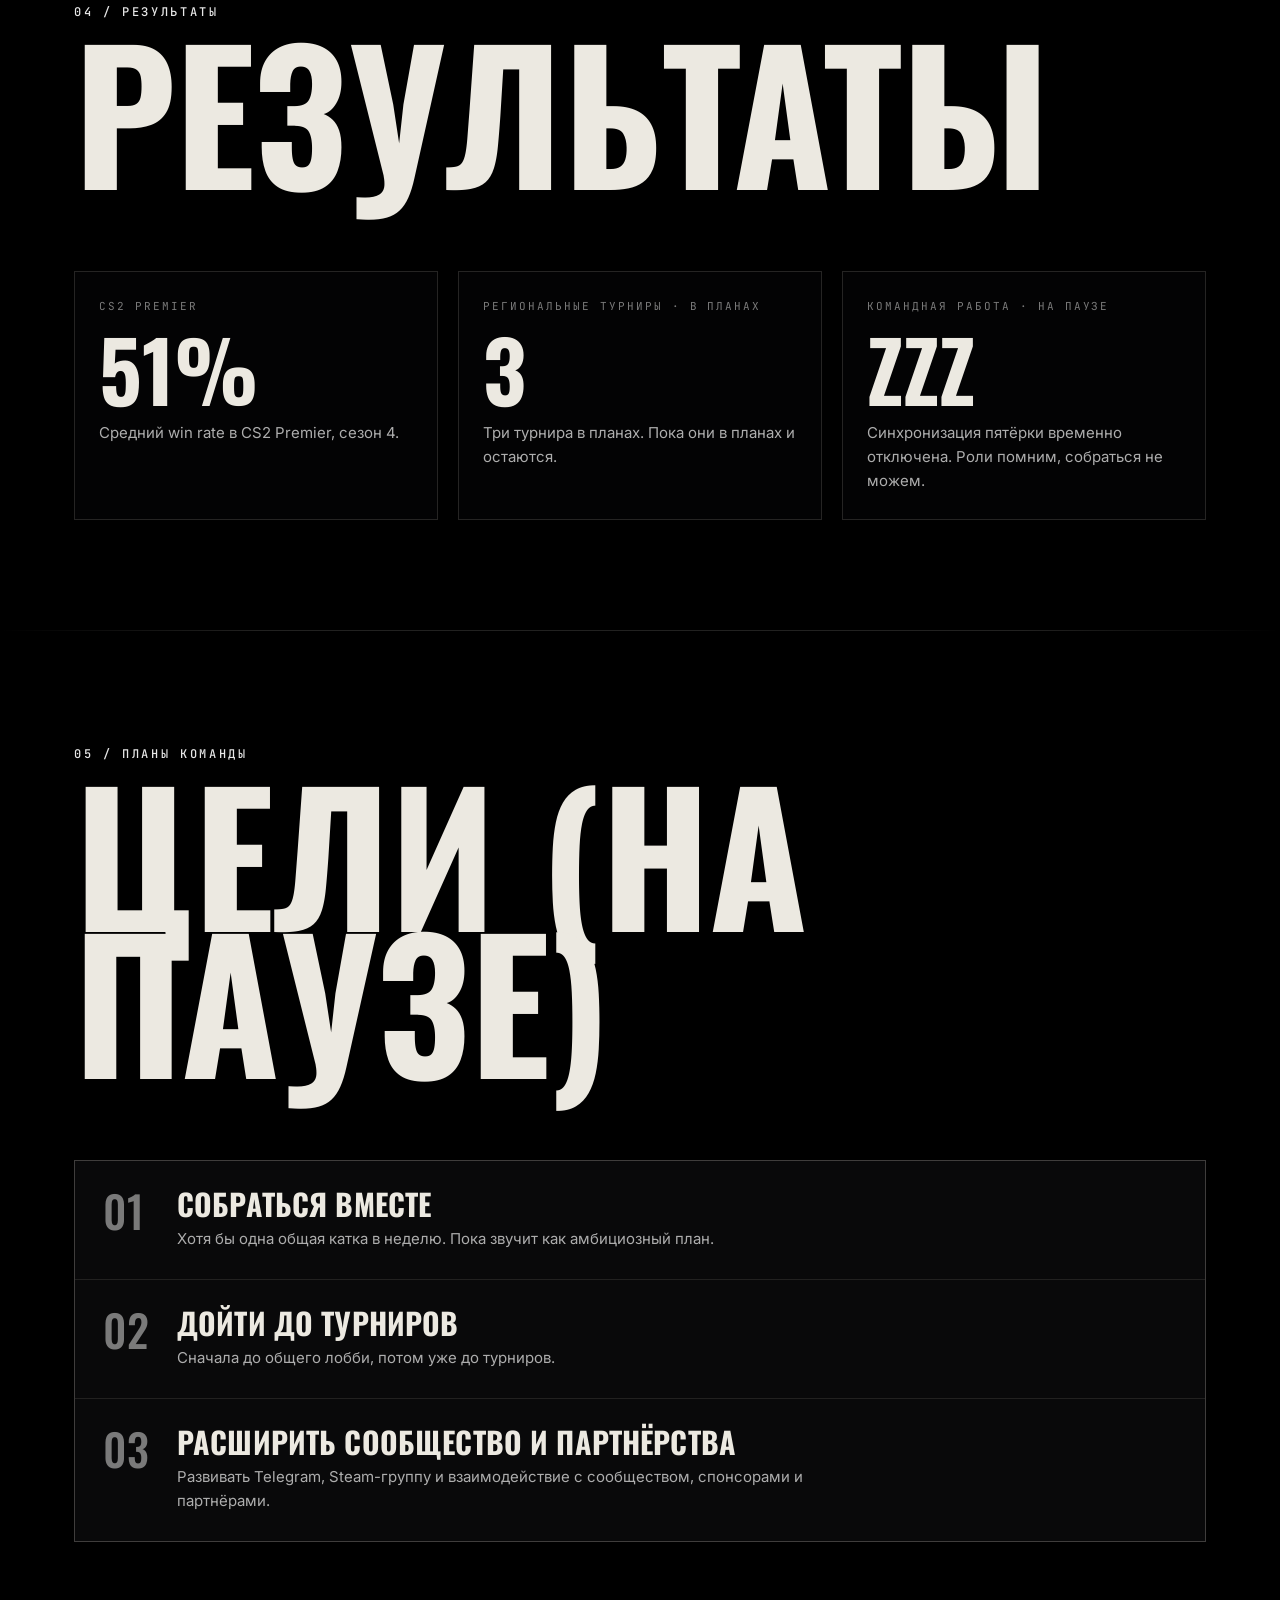
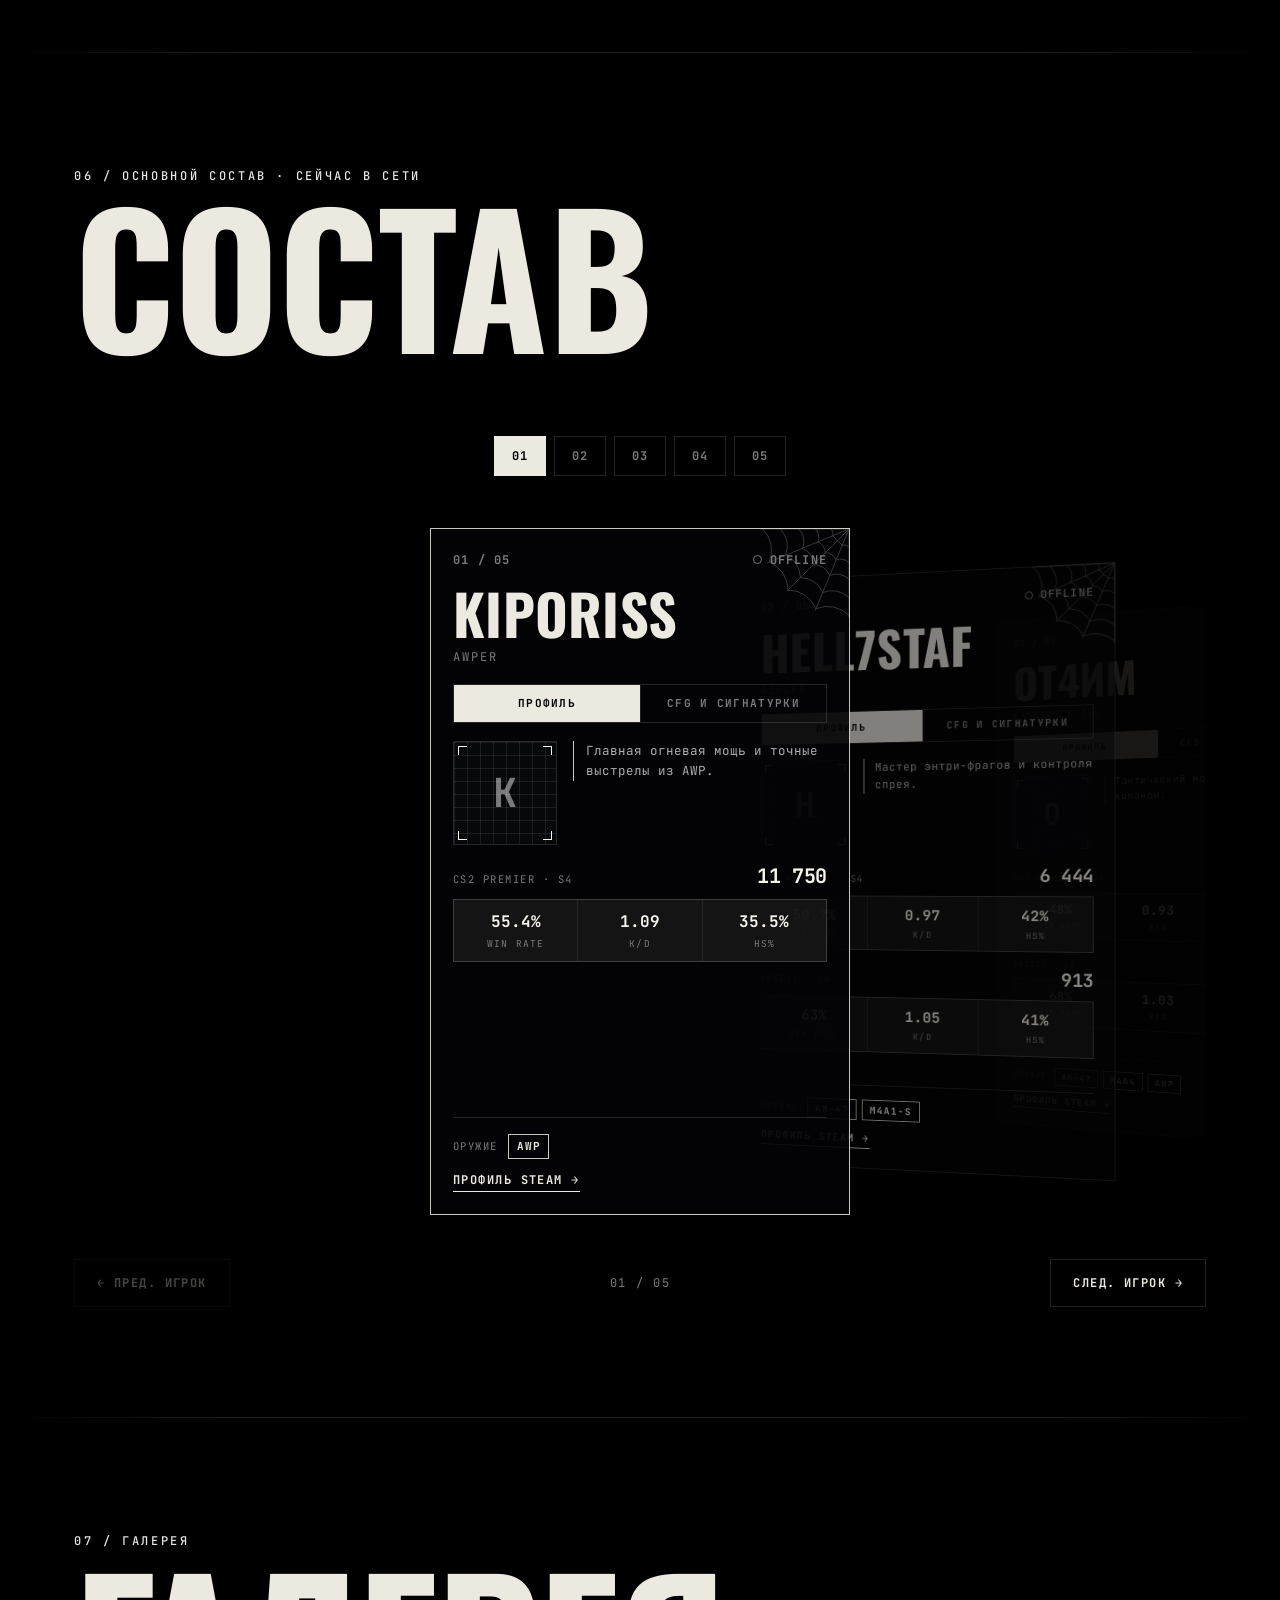
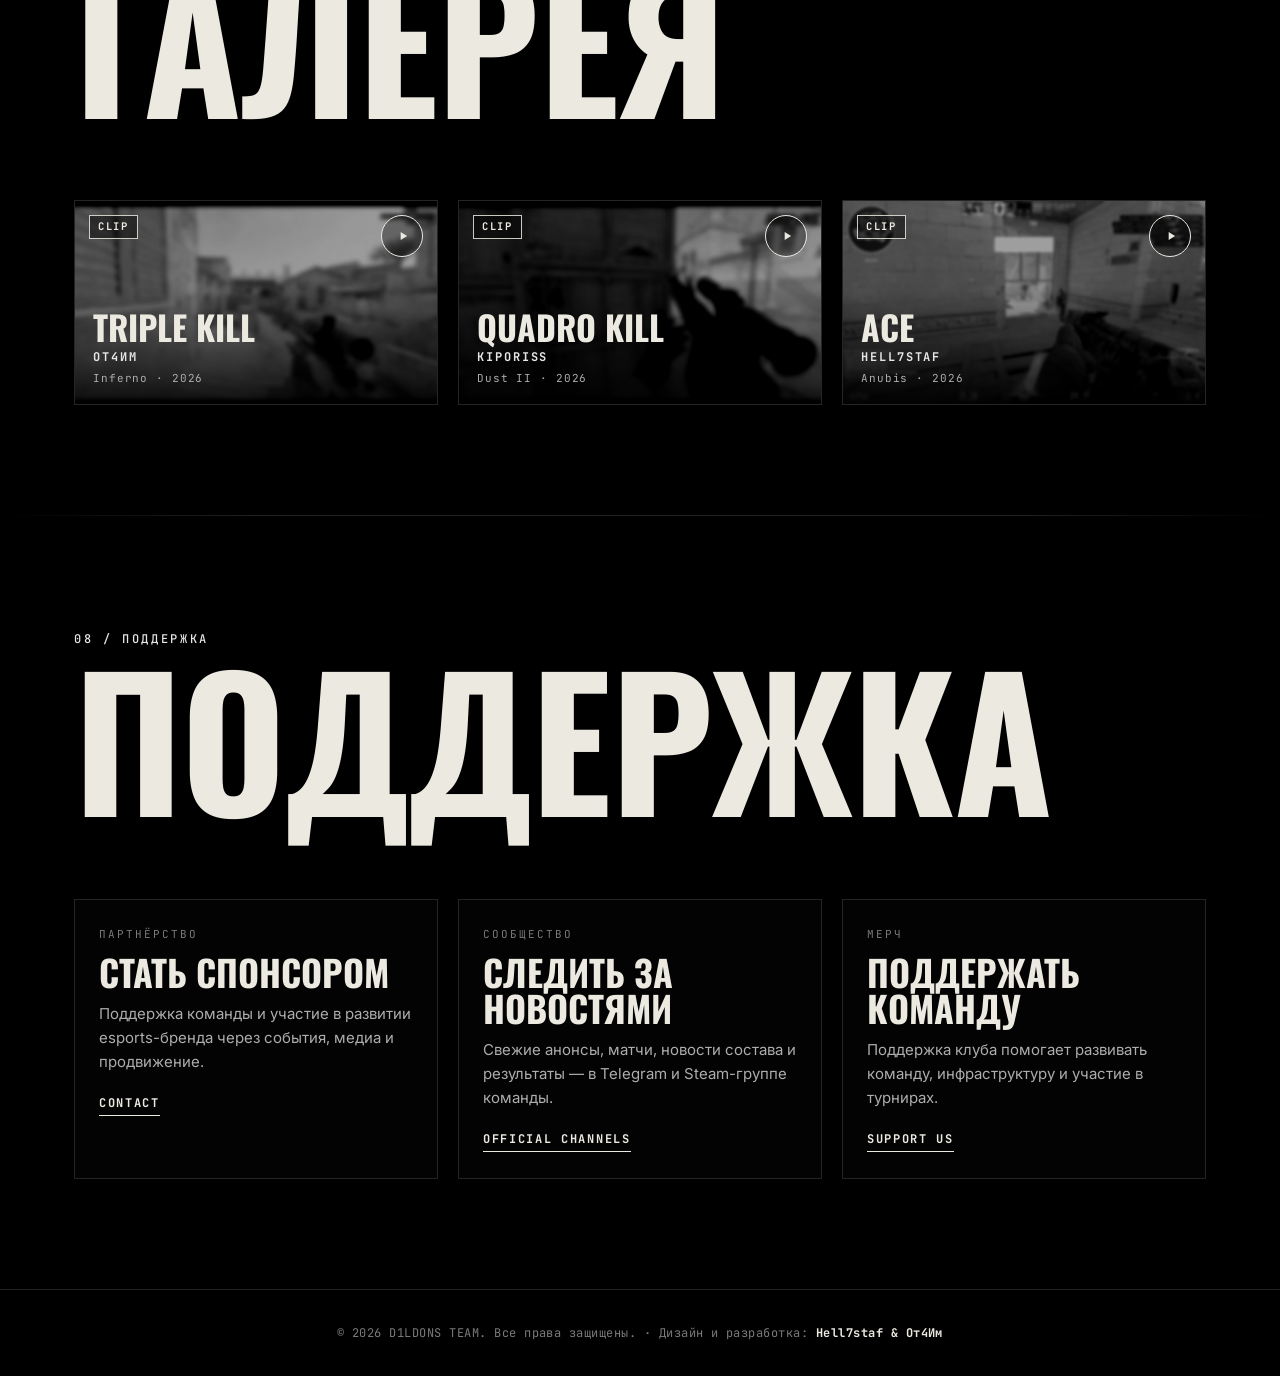
==== commit 7afd0df9: "Add files via upload" ====
--- a/index.html
+++ b/index.html
@@ -1,4 +1,4 @@
-<!DOCTYPE html>
+ <!DOCTYPE html>
 <html lang="ru">
 <head>
 <meta charset="UTF-8">
@@ -40,14 +40,24 @@
 <link rel="preconnect" href="https://fonts.googleapis.com">
 <link rel="preconnect" href="https://fonts.gstatic.com" crossorigin>
 <link href="https://fonts.googleapis.com/css2?family=Inter:wght@400;500;700&family=JetBrains+Mono:wght@400;500;700&family=Oswald:wght@500;700&display=swap" rel="stylesheet">
-<link rel="stylesheet" href="style.css">
-<link rel="stylesheet" href="theme.css">
+<link rel="stylesheet" href="style.css?v=2.4">
+<link rel="stylesheet" href="theme.css?v=2.4">
+<link rel="stylesheet" href="enhancements.css?v=2.6">
+<link rel="stylesheet" href="pause.css?v=1.0">
 </head>
 <body>
 
+<!-- PAGE LOADER -->
+<div class="page-loader" id="pageLoader">
+  <div class="loader-inner">
+    <img src="image.png" alt="" class="loader-logo" width="56" height="56">
+    <div class="loader-bar"><div class="loader-fill"></div></div>
+    <div class="loader-text">Загрузка</div>
+  </div>
+</div>
+
 <div class="sky" aria-hidden="true">
-  <span class="sky-clouds"></span>
-  <span class="sky-dither"></span>
+  <canvas class="sky-plasma" id="plasmaCanvas"></canvas>
   <span class="sky-tint"></span>
 </div>
 
@@ -59,7 +69,7 @@
   <nav class="wrap">
     <a class="brand" href="#top">
       <img src="image.png" alt="D1LDONS TEAM logo">
-      <span>D1LDONS</span>
+      <span class="shiny-text">D1LDONS</span>
     </a>
     <div class="navlinks" id="navlinks">
       <a href="#about">О команде</a>
@@ -69,7 +79,10 @@
       <a href="#gallery">Галерея</a>
       <a href="#support">Поддержка</a>
     </div>
-    <a class="nav-pill" href="https://t.me/DLST_Esport" target="_blank" rel="noopener">Contact</a>
+    <div class="header-actions">
+      <button class="sfx-pill" id="sfxToggle" type="button" aria-pressed="false" title="Переключить звуковые эффекты">SFX: OFF</button>
+      <a class="nav-pill" href="https://t.me/DLST_Esport" target="_blank" rel="noopener">Contact</a>
+    </div>
     <button class="burger" id="burgerBtn" type="button" aria-label="Открыть меню" aria-expanded="false" aria-controls="navlinks">
       <span></span><span></span><span></span>
     </button>
@@ -79,9 +92,10 @@
 <section class="hero" id="top">
   <div class="wrap hero-grid">
     <div class="reveal">
+      <div class="hero-badge"><span class="badge-dot"></span> <span class="shiny-text">SEASON ACTIVE · MATCH READY</span></div>
       <span class="eyebrow">Counter-Strike 2 · Roster</span>
       <h1 class="hero-title"><span class="line"><span>D1LDONS</span></span><span class="line"><span>TEAM</span></span></h1>
-      <p class="sub">Командная дисциплина, контроль карт и уверенная игра в ключевых раундах.</p>
+      <p class="sub">Любительская CS2-команда из России: пять игроков, Premier и FACEIT.</p>
       <div class="cta-row">
         <a class="btn btn-primary" href="#results">Результаты сезона</a>
         <a class="btn btn-ghost" href="#roster">Состав команды</a>
@@ -100,16 +114,14 @@
 
 <div class="ticker-outer" aria-label="Ключевые факты о команде">
   <div class="ticker-track">
-    <span class="tick-item"><span class="tag">СЕЗОН</span> CS2 Premier · Сезон 4</span>
-    <span class="tick-item"><span class="tag">СТИЛЬ</span> Структурированная игра и контроль давления</span>
-    <span class="tick-item"><span class="tag">КАРТЫ</span> Стабильный старт и контроль первых раундов</span>
-    <span class="tick-item"><span class="tag">СОСТАВ</span> Командная дисциплина и синхронная работа</span>
-    <span class="tick-item"><span class="tag">ЦЕЛЬ</span> Рост в региональных турнирах</span>
-    <span class="tick-item"><span class="tag">СЕЗОН</span> CS2 Premier · Сезон 4</span>
-    <span class="tick-item"><span class="tag">СТИЛЬ</span> Структурированная игра и контроль давления</span>
-    <span class="tick-item"><span class="tag">КАРТЫ</span> Стабильный старт и контроль первых раундов</span>
-    <span class="tick-item"><span class="tag">СОСТАВ</span> Командная дисциплина и синхронная работа</span>
-    <span class="tick-item"><span class="tag">ЦЕЛЬ</span> Рост в региональных турнирах</span>
+    <span class="tick-item"><span class="tag">PREMIER</span> Сезон 4 · 647 матчей · win rate 51% · K/D 0.98</span>
+    <span class="tick-item"><span class="tag">FACEIT</span> Сезон 8 · 87 матчей · win rate 65.5% · ADR 76.5</span>
+    <span class="tick-item"><span class="tag">СОСТАВ</span> 5 игроков</span>
+    <span class="tick-item"><span class="tag">ЦЕЛЬ</span> Региональные турниры в 2026</span>
+    <span class="tick-item"><span class="tag">PREMIER</span> Сезон 4 · 647 матчей · win rate 51% · K/D 0.98</span>
+    <span class="tick-item"><span class="tag">FACEIT</span> Сезон 8 · 87 матчей · win rate 65.5% · ADR 76.5</span>
+    <span class="tick-item"><span class="tag">СОСТАВ</span> 5 игроков</span>
+    <span class="tick-item"><span class="tag">ЦЕЛЬ</span> Региональные турниры в 2026</span>
   </div>
 </div>
 
@@ -118,11 +130,11 @@
     <div class="head reveal">
       <span class="eyebrow">01 / О команде</span>
       <h2>О команде</h2>
-      <p class="subtitle">Где мы растём</p>
+      
     </div>
     <div class="about-grid reveal-group">
       <div class="about-panel panel reveal-item">
-        <p>D1LDONS TEAM — соревновательная CS2 команда, созданная вокруг дисциплины, стабильной коммуникации и контроля ключевых раундов. Мы строим игру вокруг общей структуры, давления на ранних этапах карты и уверенной работы в закрытых позициях.</p>
+        <p>D1LDONS TEAM — любительская CS2-команда из России. Играем через давление на ранних этапах карты и работу в закрытых позициях.</p>
         <ul class="about-list">
           <li>Игровой стиль</li>
           <li>Командная химия</li>
@@ -133,7 +145,7 @@
       <div class="about-card panel reveal-item">
         <div class="mini-label">Основная цель</div>
         <h3>2026</h3>
-        <p>Повысить уровень стабильности, закрепиться в региональных турнирах и увеличить присутствие команды в esports-среде.</p>
+        <p>Не закрыться до следующего понедельника.</p>
       </div>
     </div>
   </div>
@@ -144,7 +156,7 @@
     <div class="head reveal">
       <span class="eyebrow">02 / CS2 Premier · Сезон 4</span>
       <h2>Статистика</h2>
-      <p class="subtitle">Статистика сезона</p>
+      
     </div>
     <div class="stat-grid reveal-group">
       <div class="stat-card reveal-item">
@@ -173,7 +185,7 @@
     <div class="head reveal">
       <span class="eyebrow">03 / FACEIT · Сезон 8</span>
       <h2>FACEIT</h2>
-      <p class="subtitle">Общая статистика</p>
+      
     </div>
     <div class="stat-grid reveal-group">
       <div class="stat-card reveal-item">
@@ -193,7 +205,7 @@
         <div class="lbl">Средний ADR</div>
       </div>
     </div>
-    <p class="stat-note">Данные — FACEIT, Сезон 8. Win rate и K/D.</p>
+    <p class="stat-note">Данные — FACEIT, Сезон 8. Win rate и K/D — среднее по Hell7Staf и От4Им.</p>
   </div>
 </section>
 
@@ -202,13 +214,13 @@
     <div class="head reveal">
       <span class="eyebrow">04 / Результаты</span>
       <h2>Результаты</h2>
-      <p class="subtitle">Сезон в цифрах</p>
+      
     </div>
     <div class="results-grid reveal-group">
       <div class="result-card reveal-item">
         <div class="mini-label">CS2 Premier</div>
         <h3>51%</h3>
-        <p>Средний win rate в сезоне при стабильной игре на нескольких картах.</p>
+        <p>Средний win rate в CS2 Premier, сезон 4.</p>
       </div>
       <div class="result-card reveal-item">
         <div class="mini-label">Региональные турниры</div>
@@ -229,7 +241,7 @@
     <div class="head reveal">
       <span class="eyebrow">05 / Планы команды</span>
       <h2>Цели</h2>
-      <p class="subtitle">Основные цели команды</p>
+      
     </div>
     <div class="timeline reveal-group">
       <div class="tl-item reveal-item">
@@ -263,7 +275,7 @@
     <div class="head reveal">
       <span class="eyebrow">06 / Основной состав · Сейчас в сети</span>
       <h2>Состав</h2>
-      <p class="subtitle">Наш основной состав</p>
+      
     </div>
 
     <div class="car-tabs" id="carTabs" role="group" aria-label="Быстрый выбор игрока"></div>
@@ -287,7 +299,7 @@
     <div class="head reveal">
       <span class="eyebrow">07 / Галерея</span>
       <h2>Галерея</h2>
-      <p class="subtitle">Лучшие моменты, клипы и скрины команды</p>
+      <!-- gallery-subtitle-removed  клипы и скрины  -->
     </div>
 
     <!--
@@ -328,6 +340,21 @@
         </button>
       </div>
 
+      <div class="reveal-item">
+        <button class="gal-item" type="button" data-type="video" data-src="video_3.mp4" data-poster="clip3-poster.jpg" data-title="Hell7Staf: Ace" data-meta="Anubis · 2026" aria-label="Открыть клип: Hell7Staf, Ace">
+          <img class="gal-thumb" src="clip3-poster.jpg" alt="" loading="lazy">
+          <video class="gal-preview" src="video_3.mp4" muted loop playsinline preload="none" tabindex="-1" aria-hidden="true"></video>
+          <span class="gal-badge">CLIP</span>
+          <span class="gal-icon"><svg viewBox="0 0 24 24" aria-hidden="true"><path d="M8 5v14l11-7z"/></svg></span>
+          <span class="gal-cap">
+            <b class="gal-moment">Ace</b>
+            <span class="gal-name">Hell7Staf</span>
+            <span class="gal-meta">Anubis · 2026</span>
+          </span>
+          <i class="gal-bar"></i>
+        </button>
+      </div>
+
     </div>
   </div>
 </section>
@@ -337,7 +364,7 @@
     <div class="head reveal">
       <span class="eyebrow">08 / Поддержка</span>
       <h2>Поддержка</h2>
-      <p class="subtitle">Поддержите D1LDONS TEAM — мы развиваем команду, растим сообщество и строим бренд вокруг дисциплины и качества игры.</p>
+      
     </div>
     <div class="support-grid reveal-group">
       <div class="support-card reveal-item">
@@ -367,6 +394,11 @@
     © 2026 D1LDONS TEAM. Все права защищены. · Дизайн и разработка: <strong>Hell7staf &amp; От4Им</strong>
   </div>
 </footer>
+
+<!-- BACK TO TOP -->
+<button class="back-to-top" id="backToTop" type="button" aria-label="Наверх">
+  <svg viewBox="0 0 24 24" aria-hidden="true"><path d="M12 4l-8 8h5v8h6v-8h5z"/></svg>
+</button>
 
 <script>
 (function () {
@@ -398,7 +430,9 @@
   update();
 })();
 </script>
-<script src="fog.js"></script>
-<script src="app.js"></script>
+<script src="pause.js?v=1.2"></script>
+<script src="plasma.js?v=2.6"></script>
+<script src="app.js?v=2.6"></script>
+<script src="effects.js?v=2.6"></script>
 </body>
 </html>
--- a/style.css
+++ b/style.css
@@ -102,7 +102,7 @@
 .burger.open span:nth-child(3){ transform:translateY(-7px) rotate(-45deg); }
 
 /* ---------- HERO ---------- */
-.hero{ padding-top:170px; padding-bottom:70px; }
+.hero{ padding-top:170px; padding-bottom:70px; position:relative; isolation:isolate; }
 .hero::before{
   content:''; position:absolute; inset:0; z-index:-1;
   background-image:
--- a/theme.css
+++ b/theme.css
@@ -20,7 +20,7 @@
   --display:'Oswald','Arial Narrow',Impact,sans-serif;
 }
 
-body{ background:transparent; } /* фон задаёт html, иначе body перекрывает .sky */
+body{ background:#000; } /* base fallback */
 ::selection{ background:var(--fg); color:var(--bg); }
 
 /* ---------- Зерно поверх страницы ---------- */
@@ -29,32 +29,18 @@
   background:url("data:image/svg+xml;utf8,<svg xmlns='http://www.w3.org/2000/svg' width='200' height='200'><filter id='n'><feTurbulence type='fractalNoise' baseFrequency='.9' numOctaves='2' stitchTiles='stitch'/><feColorMatrix values='0 0 0 0 1 0 0 0 0 1 0 0 0 0 1 0 0 0 .9 0'/></filter><rect width='200' height='200' filter='url(%23n)'/></svg>");
 }
 
-/* ---------- Небо: облака + дизеринг + синий низ ---------- */
+/* ---------- Небо: React Bits Plasma (WebGL2) ---------- */
 .sky{
   position:absolute; top:0; left:0; right:0; height:125vh; min-height:780px;
-  z-index:-1; overflow:hidden; pointer-events:none;
-  -webkit-mask-image:linear-gradient(#000 55%, transparent);
-  mask-image:linear-gradient(#000 55%, transparent);
-}
-.sky-clouds{
-  position:absolute; inset:-6%;
-  background:url("data:image/svg+xml;utf8,<svg xmlns='http://www.w3.org/2000/svg' width='1600' height='1000'><filter id='c' x='0' y='0' width='100%25' height='100%25'><feTurbulence type='fractalNoise' baseFrequency='0.0028 0.0055' numOctaves='6' seed='11'/><feColorMatrix values='0 0 0 0 1 0 0 0 0 1 0 0 0 0 1 2.2 0 0 0 -0.75'/></filter><rect width='1600' height='1000' filter='url(%23c)'/></svg>") center/cover no-repeat;
-  filter:grayscale(1) contrast(1.1);
-  opacity:.75;
-  animation:drift 70s ease-in-out infinite alternate;
-}
-@keyframes drift{ from{ transform:translate3d(-2%,0,0) scale(1.04); } to{ transform:translate3d(2%,-1%,0) scale(1.1); } }
-.sky-dither{
-  position:absolute; inset:0;
-  background:radial-gradient(circle, rgba(5,7,13,.95) 0 36%, transparent 38%) 0 0/5px 5px;
-  -webkit-mask-image:radial-gradient(ellipse at 72% 28%, transparent 22%, #000 78%);
-  mask-image:radial-gradient(ellipse at 72% 28%, transparent 22%, #000 78%);
-  opacity:.7;
+  z-index:0; overflow:hidden; pointer-events:none;
+  background:#000; /* фон за прозрачной плазмой */
+}
+.sky-plasma{
+  position:absolute; inset:0; width:100%; height:100%; display:block; pointer-events:none;
 }
 .sky-tint{
-  position:absolute; inset:0;
-  background:
-    linear-gradient(180deg, rgba(0,0,0,.55) 0%, rgba(0,0,0,.25) 35%, rgba(0,0,0,.6) 80%, #000 100%);
+  position:absolute; inset:0; pointer-events:none; z-index:1;
+  background:linear-gradient(180deg, transparent 0%, transparent 55%, rgba(0,0,0,.55) 80%, #000 100%);
 }
 
 /* ---------- Шапка ---------- */
@@ -78,7 +64,7 @@
 .subtitle{ color:var(--cool); font-weight:700; font-size:13px; letter-spacing:.06em; margin-top:6px; max-width:520px; }
 
 /* ---------- HERO ---------- */
-.hero{ min-height:100svh; display:flex; align-items:flex-end; padding-top:120px; padding-bottom:56px; }
+.hero{ min-height:100svh; display:flex; align-items:flex-end; padding-top:120px; padding-bottom:56px; position:relative; isolation:isolate; }
 .hero::before{ display:none; }
 .hero .wrap{ width:100%; }
 .hero-grid{ grid-template-columns:1fr auto; gap:40px; align-items:end; }
@@ -215,7 +201,6 @@
 .lite .pcard.is-far{ opacity:0; }
 .lite .bg-blur i{ animation:none; will-change:auto; }
 .lite .bg-blur i:nth-child(3){ display:none; }
-.lite .sky-clouds{ animation:none; }
 .lite .ticker-track{ animation-duration:50s; }
 .lite .lightbox{ background:#000; }
 .lite *{ -webkit-tap-highlight-color:transparent; }
@@ -261,13 +246,6 @@
 @keyframes blobB{ from{ transform:translate3d(0,0,0) scale(1.1); } to{ transform:translate3d(-12vw,-12vh,0) scale(.92); } }
 @keyframes blobC{ from{ transform:translate3d(0,0,0) scale(1); } to{ transform:translate3d(-16vw,-8vh,0) scale(1.2); } }
 
-/* ---------- Живой туман (WebGL, fog.js) ---------- */
-.sky-fog{ position:absolute; inset:0; width:100%; height:100%; display:block; }
-.sky.has-fog .sky-clouds,
-.sky.has-fog .sky-dither{ display:none; }
-.sky.has-fog .sky-tint{
-  background:linear-gradient(180deg, rgba(0,0,0,.18) 0%, rgba(0,0,0,.05) 40%, rgba(0,0,0,.4) 80%, #000 100%);
-}
 
 /* ---------- Появление героя ---------- */
 .hero-title .line{ display:block; clip-path:inset(-.25em -.1em -.1em -.1em); }
@@ -291,7 +269,6 @@
 @keyframes fadeUp{ from{ opacity:0; transform:translateY(14px); } to{ opacity:1; transform:none; } }
 
 @media (prefers-reduced-motion:reduce){
-  .sky-clouds{ animation:none; }
   .js .hero-title .line > span{ transform:none; animation:none; }
   .bg-blur i{ animation:none; }
   .js .hero .eyebrow, .js .hero .sub, .js .hero .cta-row, .js .hero-meta li{ opacity:1; animation:none; }
--- a/enhancements.css
+++ b/enhancements.css
@@ -0,0 +1,228 @@
+/* ==========================================================
+   D1LDONS TEAM — enhancements.css (Complete Modern Edition)
+   Стили для:
+   • Reverse Plasma WebGL Background (React Bits Inspired)
+   • Spotlight Card (React Bits Inspired)
+   • Shiny Text (React Bits Inspired)
+   • Decrypted Text (React Bits Inspired)
+   • Экран загрузки с гарантированным скрытием
+   • Кастомный курсор с физикой
+   • SFX-переключатель звука
+   • Hero статус-бейдж активности
+   • Кнопка «Наверх»
+   • Адаптив и печать
+   ========================================================== */
+
+/* ---------- REACT BITS PLASMA BACKGROUND (WebGL2) ---------- */
+.sky-plasma{
+  position:absolute; inset:0; width:100%; height:100%; display:block;
+  pointer-events:none; z-index:0;
+}
+.sky-tint{
+  position:absolute; inset:0; pointer-events:none; z-index:1;
+  background:linear-gradient(180deg, transparent 0%, transparent 55%, rgba(0,0,0,.55) 80%, #000 100%);
+}
+
+
+/* ---------- SPOTLIGHT CARD (React Bits Inspired) ---------- */
+.pcard,
+.stat-card,
+.result-card,
+.support-card,
+.about-panel,
+.about-card{
+  position:relative;
+  --spot-x: -999px;
+  --spot-y: -999px;
+  --spot-opacity: 0;
+}
+
+/* Внутренний световой прожектор поверхности */
+.pcard::before,
+.stat-card::before,
+.result-card::before,
+.support-card::before,
+.about-panel::before,
+.about-card::before{
+  content:'';
+  position:absolute; inset:0;
+  border-radius:inherit;
+  background:radial-gradient(380px circle at var(--spot-x) var(--spot-y), rgba(255, 255, 255, 0.08), transparent 70%);
+  opacity:var(--spot-opacity, 0);
+  pointer-events:none;
+  transition:opacity 0.35s cubic-bezier(.16,1,.3,1);
+  z-index:1;
+}
+
+/* Световой луч, подсвечивающий контур рамки при движении курсора */
+.stat-card::after,
+.result-card::after,
+.support-card::after{
+  content:'';
+  position:absolute; inset:0;
+  border:1px solid transparent;
+  border-radius:inherit;
+  background:radial-gradient(280px circle at var(--spot-x) var(--spot-y), rgba(255, 255, 255, 0.45), transparent 65%) border-box;
+  -webkit-mask:linear-gradient(#fff 0 0) padding-box, linear-gradient(#fff 0 0);
+  -webkit-mask-composite:destination-out;
+  mask-composite:exclude;
+  pointer-events:none;
+  opacity:var(--spot-opacity, 0);
+  transition:opacity 0.35s cubic-bezier(.16,1,.3,1);
+  z-index:2;
+}
+
+
+/* ---------- SHINY TEXT (React Bits Inspired) ---------- */
+.shiny-text{
+  color:rgba(255,255,255,.55);
+  background:linear-gradient(
+    120deg,
+    rgba(255,255,255,.38) 0%,
+    rgba(255,255,255,.38) 36%,
+    #ffffff 50%,
+    rgba(255,255,255,.38) 64%,
+    rgba(255,255,255,.38) 100%
+  );
+  background-size:260% 100%;
+  -webkit-background-clip:text;
+  background-clip:text;
+  -webkit-text-fill-color:transparent;
+  display:inline-block;
+  animation:shinyTextShimmer 4.5s ease-in-out infinite;
+  text-decoration:none;
+}
+@keyframes shinyTextShimmer{
+  0%{ background-position:140% 0; }
+  100%{ background-position:-140% 0; }
+}
+
+@media (prefers-reduced-motion:reduce){
+  .shiny-text{
+    animation:none;
+    -webkit-text-fill-color:inherit;
+    color:inherit;
+  }
+}
+
+
+/* ---------- PAGE LOADER ---------- */
+.page-loader{
+  position:fixed; inset:0; z-index:10000;
+  background:#000000;
+  display:flex; align-items:center; justify-content:center;
+  transition:opacity .7s cubic-bezier(.16,1,.3,1), visibility .7s;
+}
+.page-loader.is-hidden{ opacity:0; visibility:hidden; pointer-events:none; }
+.loader-inner{ text-align:center; }
+.loader-logo{
+  width:56px; height:56px; margin:0 auto 28px;
+  filter:grayscale(100%) contrast(125%);
+  animation:loaderPulse 1.6s ease-in-out infinite;
+}
+.loader-bar{
+  width:140px; height:2px; margin:0 auto;
+  background:rgba(255,255,255,.08); overflow:hidden; border-radius:1px;
+}
+.loader-fill{
+  height:100%; width:0; border-radius:1px;
+  background:var(--fg,#ece9e1);
+  animation:loaderFill 1.3s cubic-bezier(.16,1,.3,1) forwards;
+}
+@keyframes loaderPulse{
+  0%,100%{ opacity:.45; transform:scale(.92); }
+  50%{ opacity:1; transform:scale(1.08); }
+}
+@keyframes loaderFill{ to{ width:100%; } }
+
+.loader-text{
+  margin-top:18px;
+  font-family:var(--mono);
+  font-size:11px; letter-spacing:.22em; text-transform:uppercase;
+  color:var(--muted,#7a7a7a);
+  animation:loaderTextBlink 1.2s step-end infinite;
+}
+@keyframes loaderTextBlink{ 50%{ opacity:.35; } }
+
+
+
+/* ---------- HEADER ACTIONS & SFX TOGGLE ---------- */
+.header-actions{ display:flex; align-items:center; gap:10px; }
+.sfx-pill{
+  padding:7px 14px; border-radius:999px;
+  border:1px solid var(--line); background:transparent;
+  font-family:var(--mono); font-size:10px; font-weight:700;
+  letter-spacing:.14em; text-transform:uppercase; color:var(--muted);
+  transition:all .3s var(--ease);
+}
+.sfx-pill:hover{ border-color:var(--line-strong); color:var(--fg); }
+.sfx-pill.active{
+  border-color:var(--fg); color:var(--fg);
+  background:rgba(236,233,225,.08);
+  box-shadow:0 0 12px rgba(236,233,225,.15);
+}
+
+
+/* ---------- HERO LIVE BADGE ---------- */
+.hero-badge{
+  display:inline-flex; align-items:center; gap:8px;
+  font-family:var(--mono); font-size:11px; font-weight:700;
+  letter-spacing:.18em; text-transform:uppercase; color:var(--fg);
+  padding:6px 14px; border:1px solid var(--line);
+  background:rgba(5,5,8,.7); backdrop-filter:blur(10px);
+  margin-bottom:14px;
+}
+.badge-dot{
+  width:7px; height:7px; border-radius:50%;
+  background:#22c55e; box-shadow:0 0 8px #22c55e;
+  animation:dotPulse 1.8s ease-in-out infinite;
+}
+@keyframes dotPulse{
+  0%,100%{ opacity:.5; transform:scale(.9); }
+  50%{ opacity:1; transform:scale(1.25); }
+}
+
+.hero-grid{ position:relative; z-index:2; }
+
+
+/* ---------- BACK TO TOP ---------- */
+.back-to-top{
+  position:fixed; right:28px; bottom:28px; z-index:90;
+  width:48px; height:48px; border-radius:50%;
+  border:1px solid var(--line); background:rgba(0,0,0,.7);
+  -webkit-backdrop-filter:blur(10px); backdrop-filter:blur(10px);
+  display:flex; align-items:center; justify-content:center;
+  opacity:0; visibility:hidden; transform:translateY(14px);
+  transition:opacity .4s var(--ease), visibility .4s, transform .4s var(--ease),
+             background .3s var(--ease), border-color .3s var(--ease);
+}
+.back-to-top.is-visible{ opacity:1; visibility:visible; transform:none; }
+.back-to-top:hover{
+  background:var(--fg,#ece9e1); border-color:var(--fg);
+}
+.back-to-top svg{ width:18px; height:18px; fill:var(--fg); transition:fill .3s; }
+.back-to-top:hover svg{ fill:var(--bg,#000); }
+
+
+/* ---------- ENHANCED SECTION DIVIDERS ---------- */
+section + section::before{
+  content:''; display:block; width:100%; height:1px;
+  background:linear-gradient(90deg, transparent, var(--line) 20%, var(--line) 80%, transparent);
+  position:absolute; top:0; left:0;
+}
+
+
+/* ---------- RESPONSIVE ---------- */
+@media (max-width:860px){
+  .header-actions{ display:none; }
+  .back-to-top{ right:18px; bottom:18px; width:42px; height:42px; }
+}
+@media (max-width:540px){
+  .loader-logo{ width:44px; height:44px; }
+  .pc-nick{ font-size:clamp(24px, 7vw, 36px); }
+}
+
+/* ---------- PRINT ---------- */
+@media print{
+  .page-loader, .back-to-top, .header-actions, .sky-plasma{ display:none !important; }
+}
--- a/pause.css
+++ b/pause.css
@@ -0,0 +1,59 @@
+/* ==========================================================
+   D1LDONS TEAM — pause.css
+   Стили «Режима паузы» (активны только при html.pause-mode,
+   который ставит pause.js при PAUSE_MODE = true).
+   ========================================================== */
+
+/* ---------- Плашка ---------- */
+.pause-mode .hero-badge.is-paused{
+  border-color:rgba(255,255,255,.35);
+}
+.pause-mode .hero-badge.is-paused .badge-dot{
+  background:#737373; box-shadow:none; animation:none; opacity:.8;
+}
+.pause-mode .hero-badge.is-paused .shiny-text{
+  animation-duration:9s;               /* блик медленнее — «ленивый» */
+}
+.pause-note{
+  margin:0 0 18px;
+  font-family:var(--mono,'JetBrains Mono',monospace);
+  font-size:11px; line-height:1.6; letter-spacing:.08em;
+  color:#737373; max-width:46ch;
+}
+
+/* ---------- Паутина ---------- */
+.pause-web{
+  position:absolute; top:0; right:0;
+  color:#fff; opacity:.16;
+  pointer-events:none;
+  transform:scaleX(-1);                /* нити расходятся от правого верхнего угла */
+}
+.pause-web svg{ display:block; width:100%; height:100%; overflow:visible; }
+.pause-web path{
+  fill:none; stroke:currentColor; stroke-width:1;
+  vector-effect:non-scaling-stroke; stroke-linecap:round;
+}
+
+.pause-mode .hero{ position:relative; }
+.pause-web-hero{
+  width:clamp(130px, 20vw, 260px); height:clamp(130px, 20vw, 260px);
+  z-index:1;
+}
+
+.pause-mode .pcard{ isolation:isolate; }
+.pause-web-card{
+  width:88px; height:88px;
+  opacity:.2;
+  z-index:-1;                          /* под контентом карточки, над её фоном */
+}
+
+/* ---------- Мобильные: паутина ещё меньше, без горизонтального скролла ---------- */
+@media (max-width:540px){
+  .pause-web-hero{ width:110px; height:110px; }
+  .pause-web-card{ width:68px; height:68px; }
+  .pause-note{ font-size:10.5px; }
+}
+
+@media print{
+  .pause-web{ display:none !important; }
+}
